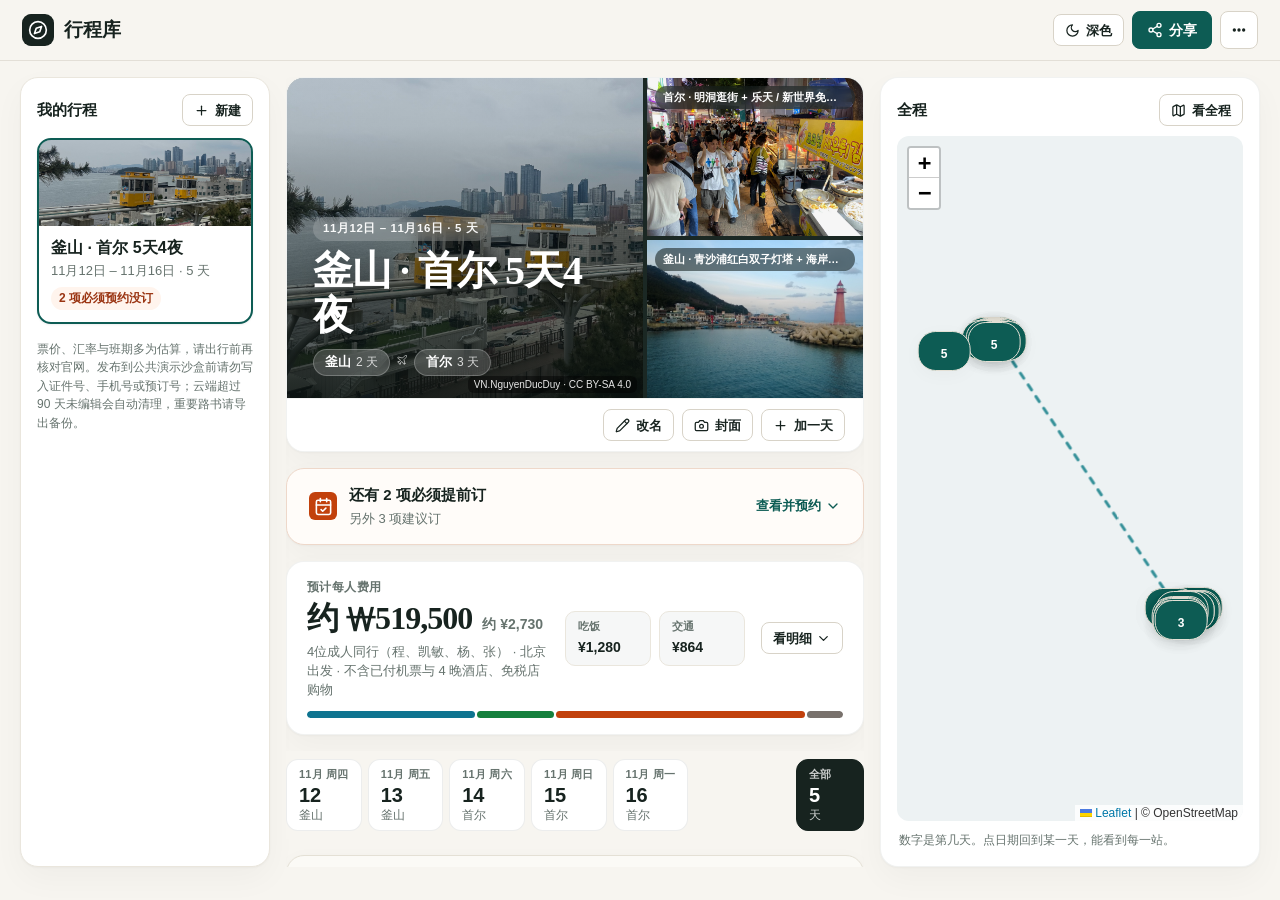
==== busan-seoul-2026/index.html @ 343f2876 "feat: adopt C+D ② borderless timeline + square photo zoom + Midnight Dark theme" ====
<!DOCTYPE html>
<html lang="zh-CN">
<head>
  <meta charset="utf-8" />
  <meta name="viewport" content="width=device-width, initial-scale=1" />
  <title>釜山 · 首尔 5天4夜 | 行程库</title>
  <script>
    try {
      if (localStorage.getItem("travel-guides-theme") === "dark") {
        document.documentElement.dataset.theme = "dark";
      }
    } catch (_) {}
    if (/^\/t\/[A-Za-z0-9_-]+(?:\/edit)?\/?$/.test(location.pathname)) {
      document.documentElement.classList.add("shared-loading");
    }
  </script>
  <link rel="stylesheet" href="vendor/leaflet.css?v=1.9.4" />
  <link rel="stylesheet" href="styles.css?v=b577fa0f" />
</head>
<body>
  <header class="top">
    <div class="brand">
      <span class="brand-mark"><span data-icon="compass"></span></span>
      <h1>行程库</h1>
    </div>
    <div class="top-actions">
      <span id="share-status" class="share-status" hidden></span>
      <button type="button" class="btn btn-sm" id="seed-update-btn" hidden><span data-icon="refresh"></span>线上已更新 · 用最新版</button>
      <button type="button" class="btn btn-sm" id="conflict-reload-btn" hidden><span data-icon="refresh"></span>加载最新内容</button>
      <button type="button" class="btn readonly-only" id="fork-btn"><span data-icon="copy"></span>复制并修改</button>
      <button type="button" class="btn btn-sm theme-toggle" id="theme-btn" title="切换浅色纸本 / 深色夜航主题"></button>
      <button type="button" class="btn btn-primary" id="share-btn"><span data-icon="share"></span>分享</button>
      <details class="more-menu" id="more-menu">
        <summary class="btn btn-icon-more" aria-label="更多功能" title="打印路书、导入或导出备份"><span data-icon="more"></span></summary>
        <div class="more-popover">
          <button type="button" class="menu-item edit-only mobile-only-menu-item" id="menu-add-day"><span data-icon="plus"></span>添加新的一天</button>
          <button type="button" class="menu-item edit-only mobile-only-menu-item" id="menu-rename-trip"><span data-icon="pencil"></span>修改行程名称</button>
          <button type="button" class="menu-item edit-only mobile-only-menu-item" id="menu-edit-cover"><span data-icon="camera"></span>更换顶部封面</button>
          <button type="button" class="menu-item edit-only mobile-only-menu-item" id="menu-new-trip"><span data-icon="plus"></span>新建另一趟行程</button>
          <button type="button" class="menu-item edit-only mobile-only-menu-item danger-item" id="menu-delete-trip"><span data-icon="trash"></span>删除当前行程</button>
          <hr class="menu-sep edit-only mobile-only-menu-item" />
          <button type="button" class="menu-item" id="print-btn"><span data-icon="printer"></span>打印 / 导出 PDF 路书</button>
          <button type="button" class="menu-item edit-only" id="reset-local-btn" hidden><span data-icon="refresh"></span>恢复默认线上内容</button>
          <button type="button" class="menu-item edit-only" id="import-btn"><span data-icon="upload"></span>导入 JSON 备份</button>
          <button type="button" class="menu-item" id="export-btn"><span data-icon="download"></span>导出 JSON 备份</button>
        </div>
      </details>
      <input id="import-file" type="file" accept="application/json" hidden />
    </div>
  </header>

  <div class="layout">
    <aside class="rail">
      <div class="rail-head">
        <h2>我的行程</h2>
        <button type="button" id="new-trip" class="btn btn-sm edit-only"><span data-icon="plus"></span>新建</button>
      </div>
      <div id="trip-list"></div>
      <p class="rail-note">票价、汇率与班期多为估算，请出行前再核对官网。发布到公共演示沙盒前请勿写入证件号、手机号或预订号；云端超过 90 天未编辑会自动清理，重要路书请导出备份。</p>
    </aside>

    <main id="main"></main>

    <aside class="map-panel">
      <div class="map-bar">
        <h2 id="map-title">地图</h2>
        <button type="button" id="fit-all" class="btn btn-sm"><span data-icon="map"></span>看全程</button>
      </div>
      <div id="map"></div>
      <p id="map-legend">数字和左边每一站的编号对应，虚线是先后顺序。</p>
    </aside>
  </div>

  <dialog id="editor">
    <form id="editor-form" method="dialog">
      <h3 id="editor-title">添加地点</h3>
      <label>时间 <input name="time" placeholder="10:30" /></label>
      <label>名称 <input name="name" required placeholder="餐厅或景点" /></label>
      <label>类型
        <select name="kind">
          <option value="sight">景点</option>
          <option value="food">餐厅</option>
          <option value="transport">交通</option>
          <option value="stay">住宿</option>
        </select>
      </label>
      <label>地址 <input name="address" placeholder="用来在谷歌上搜索" /></label>
      <label>为什么去（亮点简介） <input name="why" placeholder="一句话说明为什么推荐这里" /></label>
      <div class="pair">
        <label>纬度 <input name="lat" inputmode="decimal" /></label>
        <label>经度 <input name="lng" inputmode="decimal" /></label>
      </div>
      <button type="button" id="geocode-btn" class="btn"><span data-icon="pin"></span><span class="label">按名称查找坐标并打点</span></button>
      <label>要不要提前订
        <select name="reservation">
          <option value="none">不用预约</option>
          <option value="recommended">建议预约</option>
          <option value="required">必须预约</option>
        </select>
      </label>
      <label>预约说明 <input name="reservationNote" placeholder="为什么要订，订晚了会怎样" /></label>
      <label>预约链接 <input name="bookingUrl" placeholder="https://" /></label>
      <div class="pair">
        <label>每人费用（当地货币） <input name="costAmount" inputmode="decimal" placeholder="免费填 0" /></label>
        <label>费用说明 <input name="costNote" placeholder="含什么，怎么算的" /></label>
      </div>
      <label>配图链接（Wikimedia 或本站 /api/img）
        <span class="copy-field">
          <input name="photoSrc" placeholder="https://commons.wikimedia.org/..." />
          <button type="button" id="photo-search-btn" class="btn btn-sm"><span data-icon="camera"></span><span class="label">自动搜图</span></button>
        </span>
      </label>
      <div class="pair">
        <label>图片署名 <input name="photoCredit" placeholder="作者 · CC BY-SA 4.0" /></label>
        <label>来源页面 <input name="photoLink" placeholder="https://commons.wikimedia.org/wiki/File:..." /></label>
      </div>
      <label>怎么走 <textarea name="note" rows="4"></textarea></label>
      <div class="dialog-actions">
        <button type="button" id="editor-cancel" class="btn">取消</button>
        <button type="submit" class="btn btn-primary">保存</button>
      </div>
    </form>
  </dialog>

  <dialog id="day-editor">
    <form id="day-editor-form" method="dialog">
      <h3 id="day-editor-title">编辑这一天</h3>
      <div class="pair">
        <label>日期 <input name="date" placeholder="2027-05-01" /></label>
        <label>城市 <input name="city" placeholder="京都 / 悉尼" /></label>
      </div>
      <label>当天主题 <input name="title" required placeholder="例如：伏见稻荷与清水寺漫步" /></label>
      <div class="dialog-actions">
        <button type="button" id="day-editor-cancel" class="btn">取消</button>
        <button type="submit" class="btn btn-primary">保存</button>
      </div>
    </form>
  </dialog>

  <script src="vendor/leaflet.js?v=1.9.4"></script>
  <dialog id="pin-sheet" class="pin-sheet">
    <form method="dialog">
      <h3 id="pin-sheet-title">在谷歌地图打点</h3>
      <p id="pin-sheet-note" class="pin-sheet-note">点任意一站即可在谷歌地图里单独打点定位；也可以点第一项把今天所有站点连成路线。</p>
      <div id="pin-sheet-list" class="pin-sheet-list"></div>
      <div class="dialog-actions">
        <button type="submit" class="btn" value="cancel">关闭</button>
      </div>
    </form>
  </dialog>

  <dialog id="stop-sheet" class="stop-sheet">
    <form method="dialog">
      <div class="stop-sheet-head">
        <p id="stop-sheet-pos" class="stop-sheet-pos"></p>
        <h3 id="stop-sheet-title">管理这一站</h3>
      </div>
      <div class="stop-sheet-moves" role="group" aria-label="调整先后顺序">
        <button type="button" class="btn stop-move-btn" id="sheet-move-up"><span data-icon="arrowUp"></span>上移一站</button>
        <button type="button" class="btn stop-move-btn" id="sheet-move-down"><span data-icon="arrowDown"></span>下移一站</button>
      </div>
      <div class="stop-sheet-actions">
        <button type="button" class="sheet-row-btn" id="sheet-edit-stop"><span data-icon="pencil"></span><span><b>编辑地点信息</b><small>修改时间、名称、费用、备注或配图</small></span></button>
        <button type="button" class="sheet-row-btn danger" id="sheet-del-stop"><span data-icon="trash"></span><span><b>删除这一站</b><small>从当天行程中移除</small></span></button>
      </div>
      <div class="dialog-actions">
        <button type="submit" class="btn btn-sheet-done" value="cancel">完成</button>
      </div>
    </form>
  </dialog>

  <dialog id="photo-lightbox" class="photo-lightbox">
    <form method="dialog">
      <img id="lightbox-img" alt="" />
      <div class="lightbox-foot">
        <div>
          <b id="lightbox-title"></b>
          <a id="lightbox-credit" target="_blank" rel="noopener"></a>
        </div>
        <button type="submit" class="btn btn-sm" value="cancel">关闭</button>
      </div>
    </form>
  </dialog>

  <button type="button" id="mobile-map-fab" class="mobile-map-fab" hidden></button>

  <dialog id="share-dialog" class="share-dialog">
    <form method="dialog">
      <div>
        <p class="dialog-kicker" id="share-dialog-kicker">分享行程</p>
        <h3 id="share-dialog-title">两个链接，两种权限</h3>
        <p class="share-explain" id="share-dialog-explain">公开链接只能查看；编辑链接相当于密码，请只发给共同规划的人。</p>
      </div>
      <label>公开查看链接
        <span class="copy-field">
          <input id="public-link" readonly />
          <button type="button" class="btn btn-sm" id="copy-public">复制</button>
        </span>
      </label>
      <label id="edit-link-row">持链接可编辑
        <span class="copy-field">
          <input id="edit-link" readonly />
          <button type="button" class="btn btn-sm" id="copy-edit">复制</button>
        </span>
      </label>
      <div id="static-cloud-box" class="static-cloud-box" hidden>
        <small>当前为静态托管页面，复制上方链接即可发给同行人查看。如果需要在网页上多人实时编辑，也可以生成云端副本（默认沙盒使用 workers.dev，部分国内网络可能无法直连）。</small>
        <button type="button" class="btn btn-sm" id="static-cloud-btn">生成云端可编辑副本</button>
      </div>
      <div id="share-manage-box" class="share-manage-box" hidden>
        <div class="share-manage-head">
          <div>
            <b>编辑安全与历史版本</b>
            <small>编辑链接泄露时可立即重置；改乱了可恢复到之前的版本。</small>
          </div>
          <button type="button" class="btn btn-sm" id="rotate-token-btn">重置编辑密钥</button>
        </div>
        <div class="revision-section">
          <div class="revision-bar">
            <span>最近保存记录（最多 10 版）</span>
            <button type="button" class="btn btn-sm" id="load-revisions-btn">刷新列表</button>
          </div>
          <div id="revision-list" class="revision-list"></div>
        </div>
        <div class="share-delete-row">
          <small>误发了证件号或预订号时，连同历史版本一起从云端清除。</small>
          <button type="button" class="btn btn-sm" id="delete-cloud-trip-btn">彻底删除云端行程</button>
        </div>
      </div>
      <p class="share-warning" id="share-warning">公共演示沙盒单行程限 100 KB、超过 90 天未编辑自动清理，不承诺永久保存。请勿把编辑链接公开发布，也不要写入身份证、护照、手机号或预订号。</p>
      <div class="dialog-actions">
        <button type="button" id="share-close" class="btn btn-primary">完成</button>
      </div>
    </form>
  </dialog>

  <script src="data.js?v=bd16d10a"></script>
  <script src="app.js?v=0d436a24"></script>
  <script src="share.js?v=34f73781"></script>
</body>
</html>
---- busan-seoul-2026/vendor/leaflet.css ----
/* required styles */

.leaflet-pane,
.leaflet-tile,
.leaflet-marker-icon,
.leaflet-marker-shadow,
.leaflet-tile-container,
.leaflet-pane > svg,
.leaflet-pane > canvas,
.leaflet-zoom-box,
.leaflet-image-layer,
.leaflet-layer {
	position: absolute;
	left: 0;
	top: 0;
	}
.leaflet-container {
	overflow: hidden;
	}
.leaflet-tile,
.leaflet-marker-icon,
.leaflet-marker-shadow {
	-webkit-user-select: none;
	   -moz-user-select: none;
	        user-select: none;
	  -webkit-user-drag: none;
	}
/* Prevents IE11 from highlighting tiles in blue */
.leaflet-tile::selection {
	background: transparent;
}
/* Safari renders non-retina tile on retina better with this, but Chrome is worse */
.leaflet-safari .leaflet-tile {
	image-rendering: -webkit-optimize-contrast;
	}
/* hack that prevents hw layers "stretching" when loading new tiles */
.leaflet-safari .leaflet-tile-container {
	width: 1600px;
	height: 1600px;
	-webkit-transform-origin: 0 0;
	}
.leaflet-marker-icon,
.leaflet-marker-shadow {
	display: block;
	}
/* .leaflet-container svg: reset svg max-width decleration shipped in Joomla! (joomla.org) 3.x */
/* .leaflet-container img: map is broken in FF if you have max-width: 100% on tiles */
.leaflet-container .leaflet-overlay-pane svg {
	max-width: none !important;
	max-height: none !important;
	}
.leaflet-container .leaflet-marker-pane img,
.leaflet-container .leaflet-shadow-pane img,
.leaflet-container .leaflet-tile-pane img,
.leaflet-container img.leaflet-image-layer,
.leaflet-container .leaflet-tile {
	max-width: none !important;
	max-height: none !important;
	width: auto;
	padding: 0;
	}

.leaflet-container img.leaflet-tile {
	/* See: https://bugs.chromium.org/p/chromium/issues/detail?id=600120 */
	mix-blend-mode: plus-lighter;
}

.leaflet-container.leaflet-touch-zoom {
	-ms-touch-action: pan-x pan-y;
	touch-action: pan-x pan-y;
	}
.leaflet-container.leaflet-touch-drag {
	-ms-touch-action: pinch-zoom;
	/* Fallback for FF which doesn't support pinch-zoom */
	touch-action: none;
	touch-action: pinch-zoom;
}
.leaflet-container.leaflet-touch-drag.leaflet-touch-zoom {
	-ms-touch-action: none;
	touch-action: none;
}
.leaflet-container {
	-webkit-tap-highlight-color: transparent;
}
.leaflet-container a {
	-webkit-tap-highlight-color: rgba(51, 181, 229, 0.4);
}
.leaflet-tile {
	filter: inherit;
	visibility: hidden;
	}
.leaflet-tile-loaded {
	visibility: inherit;
	}
.leaflet-zoom-box {
	width: 0;
	height: 0;
	-moz-box-sizing: border-box;
	     box-sizing: border-box;
	z-index: 800;
	}
/* workaround for https://bugzilla.mozilla.org/show_bug.cgi?id=888319 */
.leaflet-overlay-pane svg {
	-moz-user-select: none;
	}

.leaflet-pane         { z-index: 400; }

.leaflet-tile-pane    { z-index: 200; }
.leaflet-overlay-pane { z-index: 400; }
.leaflet-shadow-pane  { z-index: 500; }
.leaflet-marker-pane  { z-index: 600; }
.leaflet-tooltip-pane   { z-index: 650; }
.leaflet-popup-pane   { z-index: 700; }

.leaflet-map-pane canvas { z-index: 100; }
.leaflet-map-pane svg    { z-index: 200; }

.leaflet-vml-shape {
	width: 1px;
	height: 1px;
	}
.lvml {
	behavior: url(#default#VML);
	display: inline-block;
	position: absolute;
	}


/* control positioning */

.leaflet-control {
	position: relative;
	z-index: 800;
	pointer-events: visiblePainted; /* IE 9-10 doesn't have auto */
	pointer-events: auto;
	}
.leaflet-top,
.leaflet-bottom {
	position: absolute;
	z-index: 1000;
	pointer-events: none;
	}
.leaflet-top {
	top: 0;
	}
.leaflet-right {
	right: 0;
	}
.leaflet-bottom {
	bottom: 0;
	}
.leaflet-left {
	left: 0;
	}
.leaflet-control {
	float: left;
	clear: both;
	}
.leaflet-right .leaflet-control {
	float: right;
	}
.leaflet-top .leaflet-control {
	margin-top: 10px;
	}
.leaflet-bottom .leaflet-control {
	margin-bottom: 10px;
	}
.leaflet-left .leaflet-control {
	margin-left: 10px;
	}
.leaflet-right .leaflet-control {
	margin-right: 10px;
	}


/* zoom and fade animations */

.leaflet-fade-anim .leaflet-popup {
	opacity: 0;
	-webkit-transition: opacity 0.2s linear;
	   -moz-transition: opacity 0.2s linear;
	        transition: opacity 0.2s linear;
	}
.leaflet-fade-anim .leaflet-map-pane .leaflet-popup {
	opacity: 1;
	}
.leaflet-zoom-animated {
	-webkit-transform-origin: 0 0;
	    -ms-transform-origin: 0 0;
	        transform-origin: 0 0;
	}
svg.leaflet-zoom-animated {
	will-change: transform;
}

.leaflet-zoom-anim .leaflet-zoom-animated {
	-webkit-transition: -webkit-transform 0.25s cubic-bezier(0,0,0.25,1);
	   -moz-transition:    -moz-transform 0.25s cubic-bezier(0,0,0.25,1);
	        transition:         transform 0.25s cubic-bezier(0,0,0.25,1);
	}
.leaflet-zoom-anim .leaflet-tile,
.leaflet-pan-anim .leaflet-tile {
	-webkit-transition: none;
	   -moz-transition: none;
	        transition: none;
	}

.leaflet-zoom-anim .leaflet-zoom-hide {
	visibility: hidden;
	}


/* cursors */

.leaflet-interactive {
	cursor: pointer;
	}
.leaflet-grab {
	cursor: -webkit-grab;
	cursor:    -moz-grab;
	cursor:         grab;
	}
.leaflet-crosshair,
.leaflet-crosshair .leaflet-interactive {
	cursor: crosshair;
	}
.leaflet-popup-pane,
.leaflet-control {
	cursor: auto;
	}
.leaflet-dragging .leaflet-grab,
.leaflet-dragging .leaflet-grab .leaflet-interactive,
.leaflet-dragging .leaflet-marker-draggable {
	cursor: move;
	cursor: -webkit-grabbing;
	cursor:    -moz-grabbing;
	cursor:         grabbing;
	}

/* marker & overlays interactivity */
.leaflet-marker-icon,
.leaflet-marker-shadow,
.leaflet-image-layer,
.leaflet-pane > svg path,
.leaflet-tile-container {
	pointer-events: none;
	}

.leaflet-marker-icon.leaflet-interactive,
.leaflet-image-layer.leaflet-interactive,
.leaflet-pane > svg path.leaflet-interactive,
svg.leaflet-image-layer.leaflet-interactive path {
	pointer-events: visiblePainted; /* IE 9-10 doesn't have auto */
	pointer-events: auto;
	}

/* visual tweaks */

.leaflet-container {
	background: #ddd;
	outline-offset: 1px;
	}
.leaflet-container a {
	color: #0078A8;
	}
.leaflet-zoom-box {
	border: 2px dotted #38f;
	background: rgba(255,255,255,0.5);
	}


/* general typography */
.leaflet-container {
	font-family: "Helvetica Neue", Arial, Helvetica, sans-serif;
	font-size: 12px;
	font-size: 0.75rem;
	line-height: 1.5;
	}


/* general toolbar styles */

.leaflet-bar {
	box-shadow: 0 1px 5px rgba(0,0,0,0.65);
	border-radius: 4px;
	}
.leaflet-bar a {
	background-color: #fff;
	border-bottom: 1px solid #ccc;
	width: 26px;
	height: 26px;
	line-height: 26px;
	display: block;
	text-align: center;
	text-decoration: none;
	color: black;
	}
.leaflet-bar a,
.leaflet-control-layers-toggle {
	background-position: 50% 50%;
	background-repeat: no-repeat;
	display: block;
	}
.leaflet-bar a:hover,
.leaflet-bar a:focus {
	background-color: #f4f4f4;
	}
.leaflet-bar a:first-child {
	border-top-left-radius: 4px;
	border-top-right-radius: 4px;
	}
.leaflet-bar a:last-child {
	border-bottom-left-radius: 4px;
	border-bottom-right-radius: 4px;
	border-bottom: none;
	}
.leaflet-bar a.leaflet-disabled {
	cursor: default;
	background-color: #f4f4f4;
	color: #bbb;
	}

.leaflet-touch .leaflet-bar a {
	width: 30px;
	height: 30px;
	line-height: 30px;
	}
.leaflet-touch .leaflet-bar a:first-child {
	border-top-left-radius: 2px;
	border-top-right-radius: 2px;
	}
.leaflet-touch .leaflet-bar a:last-child {
	border-bottom-left-radius: 2px;
	border-bottom-right-radius: 2px;
	}

/* zoom control */

.leaflet-control-zoom-in,
.leaflet-control-zoom-out {
	font: bold 18px 'Lucida Console', Monaco, monospace;
	text-indent: 1px;
	}

.leaflet-touch .leaflet-control-zoom-in, .leaflet-touch .leaflet-control-zoom-out  {
	font-size: 22px;
	}


/* layers control */

.leaflet-control-layers {
	box-shadow: 0 1px 5px rgba(0,0,0,0.4);
	background: #fff;
	border-radius: 5px;
	}
.leaflet-control-layers-toggle {
	background-image: url(images/layers.png);
	width: 36px;
	height: 36px;
	}
.leaflet-retina .leaflet-control-layers-toggle {
	background-image: url(images/layers-2x.png);
	background-size: 26px 26px;
	}
.leaflet-touch .leaflet-control-layers-toggle {
	width: 44px;
	height: 44px;
	}
.leaflet-control-layers .leaflet-control-layers-list,
.leaflet-control-layers-expanded .leaflet-control-layers-toggle {
	display: none;
	}
.leaflet-control-layers-expanded .leaflet-control-layers-list {
	display: block;
	position: relative;
	}
.leaflet-control-layers-expanded {
	padding: 6px 10px 6px 6px;
	color: #333;
	background: #fff;
	}
.leaflet-control-layers-scrollbar {
	overflow-y: scroll;
	overflow-x: hidden;
	padding-right: 5px;
	}
.leaflet-control-layers-selector {
	margin-top: 2px;
	position: relative;
	top: 1px;
	}
.leaflet-control-layers label {
	display: block;
	font-size: 13px;
	font-size: 1.08333em;
	}
.leaflet-control-layers-separator {
	height: 0;
	border-top: 1px solid #ddd;
	margin: 5px -10px 5px -6px;
	}

/* Default icon URLs */
.leaflet-default-icon-path { /* used only in path-guessing heuristic, see L.Icon.Default */
	background-image: url(images/marker-icon.png);
	}


/* attribution and scale controls */

.leaflet-container .leaflet-control-attribution {
	background: #fff;
	background: rgba(255, 255, 255, 0.8);
	margin: 0;
	}
.leaflet-control-attribution,
.leaflet-control-scale-line {
	padding: 0 5px;
	color: #333;
	line-height: 1.4;
	}
.leaflet-control-attribution a {
	text-decoration: none;
	}
.leaflet-control-attribution a:hover,
.leaflet-control-attribution a:focus {
	text-decoration: underline;
	}
.leaflet-attribution-flag {
	display: inline !important;
	vertical-align: baseline !important;
	width: 1em;
	height: 0.6669em;
	}
.leaflet-left .leaflet-control-scale {
	margin-left: 5px;
	}
.leaflet-bottom .leaflet-control-scale {
	margin-bottom: 5px;
	}
.leaflet-control-scale-line {
	border: 2px solid #777;
	border-top: none;
	line-height: 1.1;
	padding: 2px 5px 1px;
	white-space: nowrap;
	-moz-box-sizing: border-box;
	     box-sizing: border-box;
	background: rgba(255, 255, 255, 0.8);
	text-shadow: 1px 1px #fff;
	}
.leaflet-control-scale-line:not(:first-child) {
	border-top: 2px solid #777;
	border-bottom: none;
	margin-top: -2px;
	}
.leaflet-control-scale-line:not(:first-child):not(:last-child) {
	border-bottom: 2px solid #777;
	}

.leaflet-touch .leaflet-control-attribution,
.leaflet-touch .leaflet-control-layers,
.leaflet-touch .leaflet-bar {
	box-shadow: none;
	}
.leaflet-touch .leaflet-control-layers,
.leaflet-touch .leaflet-bar {
	border: 2px solid rgba(0,0,0,0.2);
	background-clip: padding-box;
	}


/* popup */

.leaflet-popup {
	position: absolute;
	text-align: center;
	margin-bottom: 20px;
	}
.leaflet-popup-content-wrapper {
	padding: 1px;
	text-align: left;
	border-radius: 12px;
	}
.leaflet-popup-content {
	margin: 13px 24px 13px 20px;
	line-height: 1.3;
	font-size: 13px;
	font-size: 1.08333em;
	min-height: 1px;
	}
.leaflet-popup-content p {
	margin: 17px 0;
	margin: 1.3em 0;
	}
.leaflet-popup-tip-container {
	width: 40px;
	height: 20px;
	position: absolute;
	left: 50%;
	margin-top: -1px;
	margin-left: -20px;
	overflow: hidden;
	pointer-events: none;
	}
.leaflet-popup-tip {
	width: 17px;
	height: 17px;
	padding: 1px;

	margin: -10px auto 0;
	pointer-events: auto;

	-webkit-transform: rotate(45deg);
	   -moz-transform: rotate(45deg);
	    -ms-transform: rotate(45deg);
	        transform: rotate(45deg);
	}
.leaflet-popup-content-wrapper,
.leaflet-popup-tip {
	background: white;
	color: #333;
	box-shadow: 0 3px 14px rgba(0,0,0,0.4);
	}
.leaflet-container a.leaflet-popup-close-button {
	position: absolute;
	top: 0;
	right: 0;
	border: none;
	text-align: center;
	width: 24px;
	height: 24px;
	font: 16px/24px Tahoma, Verdana, sans-serif;
	color: #757575;
	text-decoration: none;
	background: transparent;
	}
.leaflet-container a.leaflet-popup-close-button:hover,
.leaflet-container a.leaflet-popup-close-button:focus {
	color: #585858;
	}
.leaflet-popup-scrolled {
	overflow: auto;
	}

.leaflet-oldie .leaflet-popup-content-wrapper {
	-ms-zoom: 1;
	}
.leaflet-oldie .leaflet-popup-tip {
	width: 24px;
	margin: 0 auto;

	-ms-filter: "progid:DXImageTransform.Microsoft.Matrix(M11=0.70710678, M12=0.70710678, M21=-0.70710678, M22=0.70710678)";
	filter: progid:DXImageTransform.Microsoft.Matrix(M11=0.70710678, M12=0.70710678, M21=-0.70710678, M22=0.70710678);
	}

.leaflet-oldie .leaflet-control-zoom,
.leaflet-oldie .leaflet-control-layers,
.leaflet-oldie .leaflet-popup-content-wrapper,
.leaflet-oldie .leaflet-popup-tip {
	border: 1px solid #999;
	}


/* div icon */

.leaflet-div-icon {
	background: #fff;
	border: 1px solid #666;
	}


/* Tooltip */
/* Base styles for the element that has a tooltip */
.leaflet-tooltip {
	position: absolute;
	padding: 6px;
	background-color: #fff;
	border: 1px solid #fff;
	border-radius: 3px;
	color: #222;
	white-space: nowrap;
	-webkit-user-select: none;
	-moz-user-select: none;
	-ms-user-select: none;
	user-select: none;
	pointer-events: none;
	box-shadow: 0 1px 3px rgba(0,0,0,0.4);
	}
.leaflet-tooltip.leaflet-interactive {
	cursor: pointer;
	pointer-events: auto;
	}
.leaflet-tooltip-top:before,
.leaflet-tooltip-bottom:before,
.leaflet-tooltip-left:before,
.leaflet-tooltip-right:before {
	position: absolute;
	pointer-events: none;
	border: 6px solid transparent;
	background: transparent;
	content: "";
	}

/* Directions */

.leaflet-tooltip-bottom {
	margin-top: 6px;
}
.leaflet-tooltip-top {
	margin-top: -6px;
}
.leaflet-tooltip-bottom:before,
.leaflet-tooltip-top:before {
	left: 50%;
	margin-left: -6px;
	}
.leaflet-tooltip-top:before {
	bottom: 0;
	margin-bottom: -12px;
	border-top-color: #fff;
	}
.leaflet-tooltip-bottom:before {
	top: 0;
	margin-top: -12px;
	margin-left: -6px;
	border-bottom-color: #fff;
	}
.leaflet-tooltip-left {
	margin-left: -6px;
}
.leaflet-tooltip-right {
	margin-left: 6px;
}
.leaflet-tooltip-left:before,
.leaflet-tooltip-right:before {
	top: 50%;
	margin-top: -6px;
	}
.leaflet-tooltip-left:before {
	right: 0;
	margin-right: -12px;
	border-left-color: #fff;
	}
.leaflet-tooltip-right:before {
	left: 0;
	margin-left: -12px;
	border-right-color: #fff;
	}

/* Printing */

@media print {
	/* Prevent printers from removing background-images of controls. */
	.leaflet-control {
		-webkit-print-color-adjust: exact;
		print-color-adjust: exact;
		}
	}
---- busan-seoul-2026/styles.css ----
:root {
  --sand: #f6f4ef;
  --card: #ffffff;
  --ink: #162420;
  --muted: #5f6d68;
  --line: #e5e1d8;
  --edge: #d3cec3;
  --sea: #0f6a61;
  --sea-dark: #0a4f48;
  --sea-soft: #eaf5f3;
  --coral: #c2410c;
  --coral-dark: #9a3412;
  --coral-soft: #fff4ed;
  --sun: #b45309;
  --sun-ink: #92400e;
  --sun-soft: #fff8eb;
  --ok: #047857;
  --ok-soft: #ecfdf5;
  --shadow: 0 1px 2px rgba(22, 36, 32, 0.04), 0 10px 28px rgba(22, 36, 32, 0.045);
}

* { box-sizing: border-box; }
[hidden] { display: none !important; }

html, body { margin: 0; height: 100%; }

body {
  background: var(--sand);
  color: var(--ink);
  font-family: -apple-system, BlinkMacSystemFont, "PingFang SC", "Hiragino Sans GB", "Microsoft YaHei", "Noto Sans SC", sans-serif;
  font-size: 15px;
  line-height: 1.55;
  -webkit-font-smoothing: antialiased;
}

button, input, select, textarea { font: inherit; color: inherit; }

.icon { width: 16px; height: 16px; flex-shrink: 0; }

/* Buttons */

.btn {
  display: inline-flex;
  align-items: center;
  justify-content: center;
  gap: 6px;
  height: 38px;
  padding: 0 14px;
  border-radius: 10px;
  border: 1px solid var(--edge);
  background: #fff;
  color: var(--ink);
  box-shadow: 0 1px 2px rgba(23, 49, 58, 0.08);
  font-size: 14px;
  font-weight: 600;
  line-height: 1;
  text-decoration: none;
  white-space: nowrap;
  cursor: pointer;
  transition: background 0.15s, border-color 0.15s, color 0.15s, box-shadow 0.15s;
}

.btn:hover { border-color: var(--sea); color: var(--sea); background: #f5fbfb; }
.btn:active { transform: translateY(1px); }
.btn:focus-visible, .icon-btn:focus-visible, .day-tab:focus-visible, .booking-banner:focus-visible {
  outline: 3px solid rgba(14, 124, 134, 0.35);
  outline-offset: 2px;
}
.btn:disabled { opacity: 0.5; cursor: default; }

.btn-sm { height: 32px; padding: 0 11px; font-size: 13px; border-radius: 9px; }
.btn-sm .icon { width: 15px; height: 15px; }

.btn-primary {
  background: var(--sea);
  border-color: var(--sea);
  color: #fff;
  box-shadow: 0 2px 8px rgba(14, 124, 134, 0.28);
}
.btn-primary:hover { background: var(--sea-dark); border-color: var(--sea-dark); color: #fff; }

.btn-book.required {
  background: var(--coral);
  border-color: var(--coral);
  color: #fff;
  box-shadow: 0 2px 8px rgba(226, 88, 58, 0.28);
}
.btn-book.required:hover { background: var(--coral-dark); border-color: var(--coral-dark); color: #fff; }

.btn-book.recommended {
  background: #fff;
  border-color: var(--sun);
  color: var(--sun-ink);
}
.btn-book.recommended:hover { background: var(--sun-soft); color: var(--sun-ink); border-color: var(--sun); }

.btn-glass {
  background: rgba(255, 255, 255, 0.16);
  border-color: rgba(255, 255, 255, 0.6);
  color: #fff;
  box-shadow: none;
  backdrop-filter: blur(6px);
}
.btn-glass:hover { background: rgba(255, 255, 255, 0.3); border-color: #fff; color: #fff; }

.icon-btn {
  display: inline-grid;
  place-items: center;
  width: 34px;
  height: 34px;
  border-radius: 9px;
  border: 1px solid var(--edge);
  background: #fff;
  color: var(--muted);
  box-shadow: 0 1px 2px rgba(23, 49, 58, 0.08);
  cursor: pointer;
}
.icon-btn:hover { color: var(--sea); border-color: var(--sea); }
.icon-btn.danger:hover { color: var(--coral); border-color: var(--coral); }

/* Page frame */

.top {
  display: flex;
  justify-content: space-between;
  align-items: center;
  gap: 16px;
  padding: 14px 22px;
  position: sticky;
  top: 0;
  z-index: 30;
  background: rgba(238, 243, 242, 0.88);
  backdrop-filter: blur(12px);
  border-bottom: 1px solid rgba(216, 228, 225, 0.8);
}

.brand { display: flex; align-items: center; gap: 10px; }
.brand-mark {
  display: grid;
  place-items: center;
  width: 36px;
  height: 36px;
  border-radius: 11px;
  background: linear-gradient(145deg, #14b8a6, var(--sea-dark));
  color: #fff;
  box-shadow: 0 4px 12px rgba(15, 118, 110, 0.28);
}
.brand-mark .icon { width: 20px; height: 20px; }

h1 {
  margin: 0;
  font-family: "Source Serif 4", "Songti SC", Georgia, serif;
  font-size: 22px;
  font-weight: 700;
  letter-spacing: -0.02em;
}

.top-actions, .dialog-actions, .stop-actions, .day-tools, .hero-tools, .stop-edit {
  display: flex;
  gap: 8px;
  flex-wrap: wrap;
  align-items: center;
}

.layout {
  display: grid;
  grid-template-columns: 250px minmax(0, 1fr) 380px;
  gap: 16px;
  padding: 0 20px 20px;
  height: calc(100vh - 70px);
}

.rail, .map-panel {
  min-height: 0;
  display: flex;
  flex-direction: column;
  background: var(--card);
  border: 1px solid var(--line);
  border-radius: 18px;
  box-shadow: var(--shadow);
}

.rail { padding: 16px; overflow: auto; }

.rail-head, .map-bar, .day-head, .stop-head {
  display: flex;
  justify-content: space-between;
  align-items: center;
  gap: 12px;
}

.rail h2, .map-bar h2 { margin: 0; font-size: 15px; font-weight: 700; }

.trip-card {
  display: block;
  width: 100%;
  margin-top: 12px;
  padding: 0;
  text-align: left;
  border: 2px solid transparent;
  border-radius: 14px;
  background: #faf8f4;
  overflow: hidden;
  cursor: pointer;
  box-shadow: 0 1px 2px rgba(23, 49, 58, 0.08);
}
.trip-card:hover { border-color: #b9dcdc; }
.trip-card.active { border-color: var(--sea); background: #fff; }

.trip-thumb {
  display: grid;
  place-items: center;
  height: 86px;
  background: var(--sea) center / cover no-repeat;
  color: #fff;
}
.trip-thumb .icon { width: 28px; height: 28px; opacity: 0.8; }

.trip-meta { display: block; padding: 10px 12px 12px; }
.trip-meta b { display: block; font-size: 16px; }
.trip-meta span { display: block; color: var(--muted); font-size: 13px; }
.trip-meta em {
  display: inline-block;
  margin-top: 6px;
  padding: 2px 8px;
  border-radius: 999px;
  background: var(--coral-soft);
  color: var(--coral-dark);
  font-size: 12px;
  font-style: normal;
  font-weight: 600;
}
.trip-meta .ok { color: var(--ok); font-weight: 600; margin-top: 6px; }

.rail-note { margin: 16px 0 0; color: var(--muted); font-size: 12px; }

main { overflow: auto; min-height: 0; padding-bottom: 8px; }

/* Trip header */

.trip-head {
  display: flex;
  justify-content: space-between;
  align-items: flex-start;
  gap: 16px;
  flex-wrap: wrap;
  padding: 20px 22px;
  background: linear-gradient(145deg, #f7fcfb 0%, var(--card) 55%);
  border: 1px solid #cfe8e3;
  border-radius: 20px;
  box-shadow: var(--shadow);
}

.hero-dates {
  margin: 0;
  color: var(--sea);
  font-size: 12px;
  font-weight: 700;
  letter-spacing: 0.04em;
  text-transform: uppercase;
}
.trip-head h2 {
  margin: 4px 0 12px;
  font-family: "Source Serif 4", "Songti SC", Georgia, serif;
  font-size: clamp(26px, 4vw, 32px);
  font-weight: 700;
  letter-spacing: -0.02em;
  line-height: 1.15;
}

.hero-route { display: flex; flex-wrap: wrap; align-items: center; gap: 8px; }
.hop {
  display: inline-flex;
  align-items: baseline;
  gap: 6px;
  padding: 4px 12px;
  border-radius: 999px;
  background: var(--sea-soft);
  color: var(--sea-dark);
  font-weight: 700;
  font-size: 14px;
}
.hop small { font-weight: 500; font-size: 12px; }
.hop-sep { display: inline-grid; color: var(--muted); }
.hop-sep .icon { width: 15px; height: 15px; transform: rotate(45deg); }

.credit {
  position: absolute;
  right: 6px;
  bottom: 5px;
  max-width: calc(100% - 12px);
  padding: 1px 6px;
  border-radius: 6px;
  background: rgba(0, 0, 0, 0.45);
  color: rgba(255, 255, 255, 0.9);
  font-size: 10px;
  line-height: 1.5;
  text-decoration: none;
  white-space: nowrap;
  overflow: hidden;
  text-overflow: ellipsis;
}
.credit:hover { color: #fff; text-decoration: underline; }

/* Booking banner */

.booking-banner {
  display: flex;
  align-items: center;
  gap: 12px;
  width: 100%;
  margin-top: 14px;
  padding: 12px 16px;
  border-radius: 16px;
  border: 1px solid #f4c6b7;
  background: var(--coral-soft);
  text-align: left;
  cursor: pointer;
  box-shadow: 0 1px 2px rgba(23, 49, 58, 0.06);
}
.booking-banner:hover { border-color: var(--coral); }
.booking-banner.done { background: var(--ok-soft); border-color: #bfe3cc; }
.booking-banner.done:hover { border-color: var(--ok); }

.banner-icon {
  display: grid;
  place-items: center;
  width: 38px;
  height: 38px;
  border-radius: 50%;
  background: var(--coral);
  color: #fff;
  flex-shrink: 0;
}
.booking-banner.done .banner-icon { background: var(--ok); }
.banner-icon .icon { width: 19px; height: 19px; }

.banner-text { flex: 1; min-width: 0; }
.banner-text b { display: block; font-size: 15px; }
.banner-text small { color: var(--muted); font-size: 13px; }

.banner-cta {
  display: inline-flex;
  align-items: center;
  gap: 4px;
  height: 34px;
  padding: 0 12px;
  border-radius: 9px;
  background: #fff;
  border: 1px solid #f0b8a6;
  color: var(--coral-dark);
  font-size: 13px;
  font-weight: 700;
  white-space: nowrap;
}
.booking-banner.done .banner-cta { border-color: #bfe3cc; color: var(--ok); }
.chev { display: inline-grid; transition: transform 0.15s; }
.chev.up { transform: rotate(180deg); }

.book-list {
  margin-top: 8px;
  padding: 4px 16px;
  background: var(--card);
  border: 1px solid var(--line);
  border-radius: 16px;
}
.book-row {
  display: flex;
  align-items: center;
  gap: 12px;
  padding: 10px 0;
  border-top: 1px solid var(--line);
}
.book-row:first-child { border-top: 0; }
.book-name { flex: 1; min-width: 0; }
.book-name b { display: block; font-size: 14px; }
.book-name small { color: var(--muted); font-size: 12px; }

.flag {
  display: inline-block;
  padding: 2px 8px;
  border-radius: 999px;
  font-size: 12px;
  font-weight: 700;
  white-space: nowrap;
}
.flag.required { color: var(--coral-dark); background: var(--coral-soft); }
.flag.recommended { color: var(--sun-ink); background: var(--sun-soft); }

/* Visa prep */

.visa-banner {
  display: flex;
  align-items: center;
  gap: 12px;
  width: 100%;
  margin-top: 10px;
  padding: 12px 16px;
  border-radius: 16px;
  border: 1px solid #c7ddd8;
  background: var(--sea-soft);
  text-align: left;
  cursor: pointer;
  box-shadow: 0 1px 2px rgba(23, 49, 58, 0.06);
}
.visa-banner:hover { border-color: var(--sea); }
.visa-banner.due { background: var(--sun-soft); border-color: #f0d7a8; }
.visa-banner.due:hover { border-color: var(--sun); }
.visa-banner.due .banner-icon { background: var(--sun); }
.visa-banner.done .banner-icon { background: var(--ok); }
.visa-banner.due .banner-cta { border-color: #efd2a0; color: var(--sun-ink); }
.visa-banner.done .banner-cta { border-color: #bfe3cc; color: var(--ok); }

.visa-panel {
  margin-top: 8px;
  padding: 14px 16px 16px;
  background: var(--card);
  border: 1px solid var(--line);
  border-radius: 16px;
}
.visa-meta {
  display: grid;
  gap: 8px;
  margin: 0 0 12px;
}
.visa-meta p {
  display: grid;
  grid-template-columns: 52px minmax(0, 1fr);
  gap: 10px;
  margin: 0;
  font-size: 13px;
  line-height: 1.5;
}
.visa-meta b { color: var(--muted); font-weight: 700; }
.visa-actions {
  display: flex;
  flex-wrap: wrap;
  gap: 8px;
  margin-bottom: 8px;
}
.visa-docs,
.visa-tips {
  list-style: none;
  margin: 0;
  padding: 0;
}
.visa-docs li + li,
.visa-tips li + li { margin-top: 8px; }
.visa-doc {
  display: flex;
  align-items: flex-start;
  gap: 10px;
  padding: 10px 12px;
  border: 1px solid var(--line);
  border-radius: 12px;
  background: #fbfcfc;
  cursor: pointer;
}
.visa-doc.on {
  border-color: #bfe3cc;
  background: var(--ok-soft);
}
.visa-doc input {
  margin-top: 3px;
  flex-shrink: 0;
}
.visa-doc span { min-width: 0; }
.visa-doc b { display: block; font-size: 14px; }
.visa-doc small {
  display: block;
  margin-top: 2px;
  color: var(--muted);
  font-size: 12px;
  line-height: 1.5;
}
.visa-tips li {
  position: relative;
  padding-left: 14px;
  color: var(--muted);
  font-size: 13px;
  line-height: 1.55;
}
.visa-tips li::before {
  content: "";
  position: absolute;
  left: 0;
  top: 0.55em;
  width: 5px;
  height: 5px;
  border-radius: 50%;
  background: var(--sea);
}
.visa-note {
  margin: 14px 0 0;
  color: var(--muted);
  font-size: 12px;
  line-height: 1.6;
}

/* Budget */

.cat-flight { --c: #0f766e; }
.cat-stay { --c: #1d4e89; }
.cat-transport { --c: #0e7490; }
.cat-sight { --c: #15803d; }
.cat-food { --c: #c2410c; }
.cat-other { --c: #78716c; }

.budget {
  margin-top: 10px;
  padding: 14px 16px 16px;
  background: linear-gradient(165deg, #f3fcfa 0%, var(--card) 42%);
  border: 1px solid #c7ebe4;
  border-radius: 18px;
  box-shadow: var(--shadow);
  position: relative;
  overflow: hidden;
}
.budget::before {
  content: "";
  position: absolute;
  left: 0; top: 0; bottom: 0;
  width: 3px;
  background: linear-gradient(180deg, var(--sea), #2dd4bf);
}
.budget-head {
  display: flex;
  align-items: center;
  gap: 12px;
  width: 100%;
  padding: 0;
  border: 0;
  background: none;
  text-align: left;
  cursor: pointer;
}
.budget-head .banner-icon { background: var(--sea); }
.budget-head .banner-cta { border-color: var(--edge); color: var(--sea-dark); }
.budget-head:hover .banner-cta { border-color: var(--sea); }
.budget-head:focus-visible { outline: 3px solid rgba(14, 124, 134, 0.35); outline-offset: 4px; border-radius: 10px; }
.rmb { margin-left: 5px; color: var(--muted); font-weight: 600; }
.budget-days .rmb, .budget-rows .rmb { display: block; margin: 0; font-size: 12px; font-weight: 500; }

.origin-pick {
  display: flex;
  flex-wrap: wrap;
  align-items: center;
  gap: 8px;
  margin-top: 12px;
  font-size: 13px;
  color: var(--muted);
}
.origin-pick > span { margin-right: 4px; font-weight: 600; }
.origin-btn {
  display: inline-flex;
  align-items: center;
  gap: 6px;
  height: 32px;
  padding: 0 14px;
  border-radius: 999px;
  border: 1px solid var(--edge);
  background: #fff;
  color: var(--ink);
  font-size: 13px;
  font-weight: 700;
  cursor: pointer;
  box-shadow: 0 1px 2px rgba(23, 49, 58, 0.08);
}
.origin-btn .icon { width: 14px; height: 14px; }
.origin-btn:hover { border-color: var(--ink); }
.origin-btn.active { background: var(--sea); border-color: var(--sea); color: #fff; }
.origin-btn:focus-visible { outline: 3px solid rgba(14, 124, 134, 0.35); outline-offset: 2px; }
.origin-brief { margin: 8px 0 0; font-size: 13px; line-height: 1.6; }

.budget-bar {
  display: flex;
  gap: 2px;
  height: 10px;
  margin: 12px 0 8px;
  border-radius: 999px;
  overflow: hidden;
  background: var(--line);
}
.budget-bar span { background: var(--c); }

/* legacy flex legend removed — see .budget-ledger below */

.budget-detail .section-title { margin: 18px 0 6px; }
.budget-days, .budget-rows { list-style: none; margin: 0; padding: 0; }
.budget-days button {
  display: grid;
  grid-template-columns: 112px minmax(0, 1fr) 84px;
  align-items: center;
  gap: 12px;
  width: 100%;
  padding: 6px 4px;
  border: 0;
  border-radius: 8px;
  background: none;
  color: var(--ink);
  font-size: 13px;
  text-align: left;
  cursor: pointer;
}
.budget-days button:hover { background: var(--sea-soft); }
.bd-date { white-space: nowrap; }
.bd-bar { height: 8px; border-radius: 999px; background: var(--sand); overflow: hidden; }
.bd-bar i { display: block; height: 100%; border-radius: 999px; background: var(--sea); }
.budget-days b { text-align: right; font-variant-numeric: tabular-nums; }

.budget-rows li {
  display: flex;
  justify-content: space-between;
  gap: 16px;
  padding: 8px 4px;
  border-bottom: 1px dashed var(--line);
  font-size: 13px;
}
.budget-rows li:last-child { border-bottom: 0; }
.budget-rows span { min-width: 0; }
.budget-rows small { display: block; margin-top: 2px; color: var(--muted); line-height: 1.5; }
.budget-rows em { font-style: normal; font-weight: 700; white-space: nowrap; font-variant-numeric: tabular-nums; }
.budget-rows em.none { color: var(--coral-dark); }
.budget-note { margin: 12px 4px 0; color: var(--muted); font-size: 12px; line-height: 1.6; }

.price {
  display: inline-flex;
  align-items: baseline;
  padding: 1px 8px;
  border-radius: 999px;
  background: var(--sand);
  color: var(--ink);
  font-size: 12px;
  font-weight: 700;
  white-space: nowrap;
  font-variant-numeric: tabular-nums;
}
.price small { margin-left: 1px; color: var(--muted); font-size: 11px; font-weight: 500; }
.price.free { color: var(--ok); background: var(--ok-soft); }

.plan-end { display: inline-flex; align-items: center; justify-content: flex-end; gap: 6px; }

.cost-line {
  display: flex;
  gap: 8px;
  margin: 8px 0 0;
  color: var(--muted);
  font-size: 13px;
  line-height: 1.6;
}
.cost-line .icon { flex-shrink: 0; width: 15px; height: 15px; margin-top: 3px; color: var(--ink); }

/* Day picker */

.day-tabs {
  display: flex;
  gap: 8px;
  overflow-x: auto;
  margin: 16px 0;
  padding: 2px 2px 6px;
}

.day-tab {
  display: flex;
  flex-direction: column;
  align-items: center;
  flex: 0 0 auto;
  min-width: 82px;
  padding: 8px 10px 9px;
  border-radius: 14px;
  border: 1px solid var(--edge);
  background: #fff;
  box-shadow: 0 1px 2px rgba(23, 49, 58, 0.08);
  cursor: pointer;
  line-height: 1.2;
}
.day-tab:hover { border-color: var(--sea); }
.dt-top { font-size: 11px; color: var(--muted); }
.dt-num { font-size: 24px; font-weight: 800; margin: 2px 0; }
.dt-city { font-size: 12px; font-weight: 600; }

.day-tab.active {
  background: linear-gradient(160deg, #14b8a6, var(--sea-dark));
  border-color: var(--sea-dark);
  color: #fff;
  box-shadow: 0 6px 16px rgba(15, 118, 110, 0.28);
}
.day-tab.active .dt-top { color: rgba(255, 255, 255, 0.85); }
.day-tab.all { border-style: dashed; }

/* A day */

.day {
  margin-bottom: 16px;
  padding: 20px 22px 8px;
  background: var(--card);
  border: 1px solid var(--line);
  border-radius: 20px;
  box-shadow: var(--shadow);
}

.day-head { align-items: flex-start; flex-wrap: wrap; }
.eyebrow {
  margin: 0;
  color: var(--sea);
  font-size: 12px;
  font-weight: 700;
  letter-spacing: 0.04em;
  text-transform: uppercase;
}
.day h2 {
  margin: 4px 0 0;
  font-family: "Source Serif 4", "Songti SC", Georgia, serif;
  font-size: 22px;
  font-weight: 700;
  letter-spacing: -0.02em;
}

.section-title {
  display: flex;
  align-items: center;
  gap: 10px;
  margin: 22px 0 10px;
  color: var(--muted);
  font-size: 13px;
  font-weight: 700;
}
.section-title::after { content: ""; flex: 1; height: 1px; background: var(--line); }

.kind-sight { --k: #0f766e; --k-soft: #e6f5f2; }
.kind-food { --k: #c2410c; --k-soft: #fff4ed; }
.kind-transport { --k: #0e7490; --k-soft: #e0f2fe; }
.kind-stay { --k: #1d4e89; --k-soft: #e8eef8; }

.plan-list { list-style: none; margin: 0; padding: 0; }
.plan-row {
  display: grid;
  grid-template-columns: 24px 92px minmax(0, 1fr) auto;
  gap: 10px;
  align-items: center;
  padding: 9px 4px;
  border-bottom: 1px dashed var(--line);
}
.plan-row:last-child { border-bottom: 0; }
.plan-num {
  display: grid;
  place-items: center;
  width: 22px;
  height: 22px;
  border-radius: 50%;
  background: var(--k, var(--sea));
  color: #fff;
  font-size: 12px;
  font-weight: 700;
}
.plan-row time { color: var(--muted); font-size: 13px; font-variant-numeric: tabular-nums; }
.plan-row a {
  display: inline-flex;
  align-items: center;
  gap: 10px;
  min-width: 0;
  color: var(--ink);
  font-weight: 650;
  text-decoration: none;
}
.plan-thumb {
  width: 44px;
  height: 32px;
  flex-shrink: 0;
  border-radius: 7px;
  object-fit: cover;
}
.plan-row a:hover { color: var(--sea); text-decoration: underline; }
.plan-row.optional { opacity: 0.6; }

.stops { list-style: none; margin: 0; padding: 0; }

.stop {
  display: grid;
  grid-template-columns: 32px minmax(0, 1fr);
  gap: 12px;
  scroll-margin-top: 12px;
}

.stop-rail { position: relative; }
.stop-rail::after {
  content: "";
  position: absolute;
  left: 15px;
  top: 36px;
  bottom: 4px;
  width: 2px;
  background: repeating-linear-gradient(var(--edge) 0 5px, transparent 5px 10px);
}
.stop:last-child .stop-rail::after { display: none; }

.stop-num {
  position: relative;
  z-index: 1;
  display: grid;
  place-items: center;
  width: 32px;
  height: 32px;
  margin-top: 12px;
  border-radius: 50%;
  background: var(--k, var(--sea));
  color: #fff;
  font-size: 13px;
  font-weight: 800;
  box-shadow: 0 0 0 4px var(--card), 0 0 0 5px var(--k-soft, var(--sea-soft));
}
.stop.optional .stop-num { background: #a9b4b8; }

.stop-card {
  margin-bottom: 14px;
  padding: 14px 16px 16px;
  border: 1px solid var(--line);
  border-radius: 16px;
  background: #fcfbf8;
}

.stop-card.has-photo {
  display: grid;
  grid-template-columns: minmax(0, 1fr) 210px;
  gap: 16px;
}
.stop-photo {
  position: relative;
  order: 2;
  margin: 0;
  align-self: start;
  border-radius: 12px;
  overflow: hidden;
  aspect-ratio: 4 / 3;
  background: var(--sea-soft);
}
.stop-photo img { display: block; width: 100%; height: 100%; object-fit: cover; }
.stop-main { min-width: 0; }

.why {
  margin: 10px 0 0;
  font-size: 14px;
  line-height: 1.6;
}
.why b {
  display: inline-block;
  margin-right: 8px;
  padding: 0 7px;
  border-radius: 6px;
  background: var(--sun-soft);
  color: var(--sun-ink);
  font-size: 12px;
}

.stop-head { align-items: flex-start; }
.stop-meta { display: flex; align-items: center; gap: 8px; margin: 0; }
.kind-chip {
  display: inline-flex;
  align-items: center;
  gap: 4px;
  padding: 2px 9px 2px 7px;
  border-radius: 999px;
  background: var(--k-soft);
  color: var(--k);
  font-size: 12px;
  font-weight: 700;
}
.kind-chip .icon { width: 13px; height: 13px; }
.stop-meta time { color: var(--muted); font-size: 13px; font-weight: 600; }
.stop-card h4 { margin: 6px 0 0; font-size: 18px; font-weight: 750; }

.how {
  display: flex;
  gap: 8px;
  margin: 12px 0 0;
  padding: 10px 12px;
  border-radius: 11px;
  background: var(--sea-soft);
  font-size: 14.5px;
  line-height: 1.6;
}
.how .icon { margin-top: 4px; color: var(--sea); }

.extra { margin: 8px 0 0; color: var(--muted); font-size: 13.5px; line-height: 1.7; }

.book-box {
  margin: 10px 0 0;
  padding: 8px 12px;
  border-radius: 11px;
  font-size: 13px;
  line-height: 1.6;
}
.book-box b { margin-right: 8px; }
.book-box.required { background: var(--coral-soft); }
.book-box.required b { color: var(--coral-dark); }
.book-box.recommended { background: var(--sun-soft); }
.book-box.recommended b { color: var(--sun-ink); }
.book-box.is-booked { background: var(--ok-soft); }
.book-box.is-booked b { color: var(--ok); }

.stop-actions { margin-top: 12px; }

.booked-toggle {
  position: relative;
  display: inline-flex;
  align-items: center;
  gap: 6px;
  height: 32px;
  padding: 0 12px;
  border-radius: 9px;
  border: 1px dashed #b9ad9c;
  background: #fff;
  color: var(--muted);
  font-size: 13px;
  font-weight: 600;
  cursor: pointer;
}
.booked-toggle:hover { border-color: var(--ok); color: var(--ok); }
.booked-toggle input { position: absolute; opacity: 0; width: 1px; height: 1px; pointer-events: none; }
.booked-toggle:has(input:focus-visible) { outline: 3px solid rgba(47, 138, 87, 0.35); outline-offset: 2px; }
.booked-toggle.on { border-style: solid; border-color: var(--ok); background: var(--ok-soft); color: var(--ok); }
.booked-toggle .icon { width: 15px; height: 15px; }

/* Map */

.map-panel { padding: 14px; }
#map { flex: 1; min-height: 260px; margin-top: 10px; border-radius: 14px; background: #e8eef0; }
#map-legend { margin: 10px 2px 0; color: var(--muted); font-size: 12px; }

.leaflet-tile-pane { filter: saturate(0.75) brightness(1.02) contrast(0.98); }

.pin-wrap { background: none; border: 0; }
.pin {
  position: absolute;
  transform: translate(-50%, -50%);
  display: flex;
  align-items: center;
  justify-content: center;
  min-width: 28px;
  height: 28px;
  padding: 0 7px;
  border-radius: 999px;
  border: 2px solid #fff;
  background: var(--k, var(--sea));
  color: #fff;
  font-size: 12px;
  font-weight: 800;
  white-space: nowrap;
  box-shadow: 0 2px 8px rgba(0, 0, 0, 0.3);
}
.pin.day { background: var(--sea); }

.leaflet-popup-content-wrapper { border-radius: 12px; }
.leaflet-popup-content { margin: 10px 14px; font-family: inherit; }
.leaflet-popup-content b { display: block; font-size: 14px; }
.popup-photo { display: block; width: 180px; height: 110px; margin-bottom: 6px; border-radius: 8px; object-fit: cover; }
.leaflet-popup-content span { display: block; color: var(--muted); font-size: 12px; }
.leaflet-popup-content a { display: inline-block; margin-top: 4px; color: var(--sea); font-weight: 600; }

/* Editor */

dialog {
  border: 0;
  padding: 0;
  border-radius: 18px;
  background: var(--card);
  width: min(480px, calc(100vw - 32px));
  box-shadow: 0 20px 50px rgba(23, 49, 58, 0.25);
}
dialog::backdrop { background: rgba(23, 49, 58, 0.45); }
dialog form { padding: 22px; display: grid; gap: 10px; }
dialog h3 { margin: 0 0 4px; font-size: 19px; }
dialog label { display: grid; gap: 4px; font-size: 13px; color: var(--muted); font-weight: 600; }
dialog input, dialog select, dialog textarea {
  border: 1px solid var(--edge);
  border-radius: 10px;
  background: #fff;
  padding: 9px 11px;
  color: var(--ink);
  font-weight: 400;
}
dialog input:focus, dialog select:focus, dialog textarea:focus {
  outline: 3px solid rgba(14, 124, 134, 0.25);
  border-color: var(--sea);
}
.pair { display: grid; grid-template-columns: 1fr 1fr; gap: 8px; }
.dialog-actions { justify-content: flex-end; margin-top: 6px; }

.pin-sheet { width: min(420px, calc(100vw - 24px)); }
.pin-sheet-note {
  margin: 0;
  color: var(--muted);
  font-size: 13px;
  font-weight: 400;
  line-height: 1.45;
}
.pin-sheet-list {
  display: grid;
  gap: 8px;
  max-height: min(55vh, 420px);
  overflow: auto;
  margin-top: 4px;
}
.pin-row {
  display: grid;
  grid-template-columns: 28px minmax(0, 1fr) auto;
  gap: 10px;
  align-items: center;
  padding: 10px 12px;
  border: 1px solid var(--line);
  border-radius: 12px;
  background: #fff;
  text-decoration: none;
  color: inherit;
}
.pin-row:active { background: var(--sea-soft); }
.pin-num {
  width: 28px;
  height: 28px;
  border-radius: 50%;
  display: grid;
  place-items: center;
  background: var(--sea-soft);
  color: var(--sea-dark);
  font-size: 13px;
  font-weight: 700;
}
.pin-meta { display: grid; gap: 2px; min-width: 0; }
.pin-meta b { font-size: 14px; line-height: 1.3; }
.pin-meta small { color: var(--muted); font-size: 12px; overflow: hidden; text-overflow: ellipsis; white-space: nowrap; }
.pin-go {
  display: inline-flex;
  align-items: center;
  gap: 4px;
  color: var(--sea);
  font-size: 13px;
  font-weight: 700;
  white-space: nowrap;
}

.muted { color: var(--muted); }
.empty { color: var(--muted); padding: 16px 0 20px; }

/* ——— Calm layout: one rhythm, fewer boxes ——— */

:root {
  --pad: 22px;
  --radius: 16px;
  --gap: 14px;
  --shadow: 0 1px 2px rgba(22, 36, 32, 0.035), 0 8px 24px rgba(22, 36, 32, 0.038);
}

.top {
  background: rgba(250, 249, 246, 0.9);
  border-bottom: 1px solid var(--line);
  backdrop-filter: blur(12px);
}

.brand-mark {
  background: var(--sea);
  box-shadow: none;
  border-radius: 8px;
}

.layout {
  gap: 16px;
  padding: 16px 20px 24px;
  align-items: stretch;
}

.rail, .map-panel {
  border-radius: var(--radius);
  box-shadow: var(--shadow);
  border-color: var(--line);
}

main {
  display: flex;
  flex-direction: column;
  gap: var(--gap);
  padding-bottom: 24px;
}

main > * {
  flex-shrink: 0;
}

/* Shared module frame — aligned edges */
.trip-head,
.booking-banner,
.budget,
.book-list,
.day {
  margin: 0;
  padding: var(--pad);
  border: 1px solid var(--line);
  border-radius: var(--radius);
  background: var(--card);
  box-shadow: var(--shadow);
}

.trip-head {
  background: linear-gradient(160deg, #ffffff 0%, #fcfbf8 100%);
  border-color: var(--line);
  display: block;
}

.trip-head.has-cover {
  display: grid;
  grid-template-columns: minmax(0, 1.15fr) minmax(280px, 0.95fr);
  gap: 22px;
  align-items: stretch;
  padding: 24px;
}

.trip-head-main {
  min-width: 0;
  display: flex;
  flex-direction: column;
  justify-content: center;
}

.trip-head-top {
  display: flex;
  justify-content: space-between;
  align-items: flex-start;
  gap: 12px;
  flex-wrap: wrap;
}

.trip-head-title {
  min-width: 0;
}

.hero-mosaic {
  display: grid;
  gap: 8px;
  min-height: 220px;
}

.hero-mosaic.count-1 {
  grid-template-columns: minmax(0, 1fr);
}

.hero-mosaic.count-2 {
  grid-template-columns: 1.2fr 1fr;
}

.hero-mosaic.count-3 {
  grid-template-columns: 1.35fr 1fr;
  grid-template-rows: 1fr 1fr;
}

.hero-mosaic.count-3 .slot-1 {
  grid-row: 1 / span 2;
}

.hero-cover {
  position: relative;
  margin: 0;
  border-radius: 12px;
  overflow: hidden;
  background: var(--sea-soft);
  border: 1px solid rgba(22, 36, 32, 0.08);
  min-height: 104px;
}

.hero-mosaic.count-1 .hero-cover {
  aspect-ratio: 16 / 10;
}

.hero-cover img {
  display: block;
  width: 100%;
  height: 100%;
  object-fit: cover;
  transition: transform 0.35s ease;
}

.hero-cover:hover img {
  transform: scale(1.03);
}

.hero-caption {
  position: absolute;
  left: 8px;
  top: 8px;
  max-width: calc(100% - 16px);
  padding: 3px 8px;
  border-radius: 999px;
  background: rgba(16, 28, 25, 0.56);
  backdrop-filter: blur(6px);
  color: #fff;
  font-size: 11px;
  font-weight: 600;
  white-space: nowrap;
  overflow: hidden;
  text-overflow: ellipsis;
}

.trip-head h2 {
  margin: 6px 0 10px;
  font-size: 28px;
}

.hero-route {
  gap: 6px 10px;
  align-items: baseline;
}

.hero-summary {
  margin: 10px 0 0;
  color: var(--muted);
  font-size: 13.5px;
  line-height: 1.65;
  max-width: 72ch;
}

.hop {
  padding: 0;
  border-radius: 0;
  background: transparent;
  color: var(--ink);
  font-size: 14px;
  font-weight: 600;
}

.hop small {
  color: var(--muted);
  font-weight: 500;
}

.hop-sep {
  color: var(--edge);
  opacity: 0.9;
}

.hop-sep .icon {
  width: 12px;
  height: 12px;
  transform: none;
}

.booking-banner {
  width: auto;
  gap: 12px;
  border-color: var(--line);
  background: var(--card);
}

.booking-banner.due {
  border-color: #f0d0c0;
  background: #fffaf7;
}

.booking-banner.done {
  border-color: #cfe8dc;
  background: #f7fcf9;
}

.banner-icon {
  width: 28px;
  height: 28px;
  border-radius: 6px;
}

.banner-cta {
  height: auto;
  padding: 0;
  border: 0;
  background: transparent;
  color: var(--sea);
  box-shadow: none;
}

.booking-banner.due .banner-cta,
.booking-banner.done .banner-cta {
  border: 0;
  color: var(--sea);
}

.budget {
  background: var(--card);
  border-color: var(--line);
  overflow: visible;
  display: grid;
  gap: 14px;
}

.budget::before { display: none; }

.budget-top {
  display: flex;
  align-items: flex-start;
  justify-content: space-between;
  gap: 16px;
}

.budget-label {
  margin: 0 0 4px;
  font-size: 12px;
  font-weight: 700;
  letter-spacing: 0.04em;
  text-transform: uppercase;
  color: var(--muted);
}

.budget-amount {
  margin: 0;
  font-family: "Source Serif 4", "Songti SC", Georgia, serif;
  font-size: 28px;
  font-weight: 700;
  letter-spacing: -0.03em;
  line-height: 1.15;
  font-variant-numeric: tabular-nums;
}

.budget-amount .rmb {
  margin-left: 10px;
  font-family: "Instrument Sans", "PingFang SC", sans-serif;
  font-size: 14px;
  font-weight: 600;
  color: var(--muted);
  letter-spacing: 0;
}

.budget-meta {
  margin: 6px 0 0;
  font-size: 13px;
  color: var(--muted);
  line-height: 1.45;
}

.budget-toggle {
  flex-shrink: 0;
  gap: 4px;
}

.origin-pick {
  display: flex;
  align-items: center;
  gap: 12px;
  margin: 0;
  padding-top: 2px;
  border-top: 1px solid var(--line);
}

.origin-label {
  font-size: 13px;
  font-weight: 600;
  color: var(--muted);
  white-space: nowrap;
}

.origin-seg {
  display: inline-flex;
  padding: 3px;
  border-radius: 8px;
  background: #e8efed;
  border: 1px solid var(--line);
}

.origin-btn {
  border-radius: 6px;
  box-shadow: none;
  height: 30px;
  border: 0;
  background: transparent;
  padding: 0 14px;
  font-weight: 600;
}

.origin-btn:hover {
  border: 0;
  color: var(--sea-dark);
}

.origin-btn.active {
  background: #fff;
  border: 0;
  color: var(--sea-dark);
  box-shadow: 0 1px 2px rgba(16, 36, 31, 0.08);
}

.origin-brief {
  margin: 0;
  font-size: 13px;
  color: var(--muted);
  line-height: 1.5;
}

.budget-bar {
  height: 6px;
  margin: 0;
  gap: 0;
  background: #e8efed;
}

/* Budget ledger: invoice-style aligned columns */
.budget-ledger {
  margin: 0;
  border: 1px solid var(--line);
  border-radius: 10px;
  overflow: hidden;
  background: #fbfcfc;
}

.ledger-head,
.ledger-row {
  display: grid;
  grid-template-columns: minmax(0, 1.4fr) minmax(6.5em, 1fr) minmax(4.5em, 0.7fr);
  gap: 12px;
  align-items: center;
  padding: 10px 14px;
}

.budget-ledger.single-col .ledger-head,
.budget-ledger.single-col .ledger-row {
  grid-template-columns: minmax(0, 1fr) auto;
}

.ledger-head {
  background: #f3f6f5;
  border-bottom: 1px solid var(--line);
  font-size: 11px;
  font-weight: 700;
  letter-spacing: 0.06em;
  text-transform: uppercase;
  color: var(--muted);
}

.ledger-head span:nth-child(2),
.ledger-head span:nth-child(3),
.ledger-local,
.ledger-cny {
  text-align: right;
  font-variant-numeric: tabular-nums;
}

.ledger-row {
  background: #fff;
  border-top: 1px solid var(--line);
  font-size: 13px;
  min-height: 44px;
}

.ledger-row:first-of-type,
.ledger-head + .ledger-row {
  border-top: 0;
}

.ledger-name {
  display: inline-flex;
  align-items: center;
  gap: 8px;
  min-width: 0;
  color: var(--ink);
  font-weight: 600;
}

.ledger-name i {
  width: 8px;
  height: 8px;
  border-radius: 2px;
  background: var(--c);
  flex-shrink: 0;
}

.ledger-name em {
  margin-left: 2px;
  color: var(--muted);
  font-style: normal;
  font-weight: 500;
  font-size: 12px;
  font-variant-numeric: tabular-nums;
}

.ledger-local {
  color: var(--ink);
  font-weight: 700;
  white-space: nowrap;
}

.ledger-cny {
  color: var(--muted);
  font-weight: 600;
  white-space: nowrap;
}

.budget-hint {
  margin: -4px 0 10px;
  font-size: 12px;
  color: var(--muted);
  line-height: 1.45;
}

.budget-day-btn {
  display: grid !important;
  grid-template-columns: 5.5em minmax(0, 1fr) 6.5em auto !important;
  align-items: center !important;
  gap: 12px !important;
  width: 100%;
  padding: 10px 12px !important;
  border: 1px solid var(--line) !important;
  border-radius: 10px !important;
  background: #fff !important;
  margin-bottom: 8px;
  cursor: pointer;
  text-align: left;
  transition: border-color 0.15s, background 0.15s;
}

.budget-day-btn:hover {
  border-color: var(--sea) !important;
  background: #f7fbfa !important;
}

.budget-days { list-style: none; margin: 0; padding: 0; }
.budget-days .bd-date {
  display: grid;
  gap: 2px;
  font-weight: 700;
  font-size: 13px;
  white-space: nowrap;
}
.budget-days .bd-date small {
  color: var(--muted);
  font-weight: 500;
  font-size: 12px;
}
.budget-days .bd-bar {
  height: 6px;
  border-radius: 99px;
  background: #e8efed;
  overflow: hidden;
}
.budget-days .bd-bar i {
  display: block;
  height: 100%;
  background: var(--sea);
  border-radius: inherit;
}
.budget-days .bd-amt {
  display: grid;
  justify-items: end;
  gap: 1px;
  font-variant-numeric: tabular-nums;
}
.budget-days .bd-amt b { font-size: 13px; }
.budget-days .bd-amt small { color: var(--muted); font-size: 12px; font-weight: 600; }
.budget-days .bd-go {
  display: inline-flex;
  align-items: center;
  gap: 2px;
  color: var(--sea);
  font-size: 12px;
  font-weight: 700;
  white-space: nowrap;
}
.budget-days .bd-go .icon { width: 14px; height: 14px; transform: rotate(-90deg); }

.origin-seg {
  flex: 1;
  max-width: 280px;
}
.origin-seg .origin-btn {
  flex: 1;
  justify-content: center;
}

.plan-row {
  grid-template-columns: 28px 4.5em minmax(0, 1fr) 9.5em;
  align-items: center;
  column-gap: 12px;
  padding: 10px 0;
  border-bottom: 1px solid var(--line);
}

.plan-row .plan-end {
  display: flex;
  flex-direction: column;
  align-items: flex-end;
  justify-content: center;
  gap: 4px;
  min-width: 0;
}

.plan-row .price,
.plan-row .flag {
  max-width: 100%;
}

.plan-row .price {
  justify-content: flex-end;
}

/* Day tabs: look like clickable chips */
.day-tabs {
  display: flex;
  flex-shrink: 0;
  gap: 8px;
  margin: 0;
  padding: 6px 0;
  border-bottom: 0;
  overflow-x: auto;
  position: sticky;
  top: 0;
  z-index: 12;
  background: var(--sand);
}

.day-tab {
  min-width: 72px;
  padding: 10px 12px;
  border: 1px solid var(--line);
  border-radius: 10px;
  background: #fff;
  box-shadow: none;
  align-items: flex-start;
  cursor: pointer;
  transition: border-color 0.15s, background 0.15s, color 0.15s;
}

.day-tab:hover {
  border-color: var(--sea);
  background: #f7fbfa;
}

.dt-top {
  font-size: 11px;
  font-weight: 600;
  letter-spacing: 0.02em;
  color: var(--muted);
}

.dt-num {
  font-size: 20px;
  font-weight: 700;
  font-variant-numeric: tabular-nums;
  margin: 2px 0;
  line-height: 1.1;
}

.dt-city {
  font-size: 12px;
  font-weight: 500;
  color: var(--muted);
}

.day-tab.active {
  background: var(--sea-soft);
  color: var(--sea-dark);
  border-color: var(--sea);
  box-shadow: none;
}

.day-tab.active .dt-top,
.day-tab.active .dt-city {
  color: var(--sea);
}

.day-tab.all {
  border-style: dashed;
  margin-left: auto;
}

.day-tab.all.active {
  border-style: solid;
}

.plan-thumb { display: none !important; }

/* Day sheet: timeline + content column */
.day {
  padding: var(--pad) var(--pad) 8px;
}

.day-pager {
  display: flex;
  justify-content: space-between;
  align-items: center;
  gap: 8px;
  flex-wrap: wrap;
  margin-top: 8px;
  padding: 14px 0 10px;
  border-top: 1px solid var(--line);
}
.day-pager-left,
.day-pager-right {
  min-width: 1px;
}

.day h2 {
  font-size: 20px;
}

.stop {
  grid-template-columns: 56px minmax(0, 1fr);
  gap: 16px;
  align-items: stretch;
}

.stop-rail {
  display: flex;
  flex-direction: column;
  align-items: flex-end;
  padding-top: 18px;
}

.stop-rail::after {
  left: auto;
  right: 11px;
  top: 52px;
  bottom: 0;
  background: var(--line);
  width: 1px;
}

.stop-num {
  width: 24px;
  height: 24px;
  margin: 0;
  font-size: 11px;
  font-weight: 700;
  box-shadow: none;
  background: var(--sea);
}

.stop-card {
  margin: 0;
  padding: 16px 0;
  border: 0;
  border-bottom: 1px solid var(--line);
  border-radius: 0;
  background: transparent;
}

.stop:last-child .stop-card {
  border-bottom: 0;
}

.stop-card.has-photo {
  grid-template-columns: minmax(0, 1fr) 180px;
  gap: 20px;
  align-items: start;
}

.stop-photo {
  border-radius: 8px;
  aspect-ratio: 3 / 2;
}

.stop-card h4 {
  margin: 4px 0 0;
  font-size: 16px;
  font-weight: 650;
  letter-spacing: -0.01em;
}

.kind-chip {
  border-radius: 4px;
  padding: 1px 7px;
  font-weight: 600;
}

.how,
.book-box {
  margin-top: 10px;
  padding: 0;
  border-radius: 0;
  background: transparent;
  border-left: 2px solid var(--line);
  padding-left: 12px;
}

.how {
  border-left-color: var(--sea);
  color: var(--ink);
  font-size: 14px;
}

.book-box.required {
  background: transparent;
  border-left-color: var(--coral);
}

.book-box.recommended {
  background: transparent;
  border-left-color: var(--sun);
}

.book-box.is-booked {
  background: transparent;
  border-left-color: var(--ok);
}

.why b {
  background: transparent;
  color: var(--muted);
  padding: 0;
  margin-right: 6px;
  font-size: 12px;
  font-weight: 700;
}

.flag {
  border-radius: 4px;
}

.btn,
.btn-sm {
  border-radius: 8px;
  box-shadow: none;
}

@media (max-width: 1100px) {
  .layout,
  .shared-route .layout { grid-template-columns: minmax(0, 1fr); height: auto; }
  .map-panel { height: 420px; order: 3; }
  main { overflow: visible; }
  .day-tabs { top: 64px; }
}

@media (max-width: 640px) {
  :root { --pad: 16px; --gap: 10px; }
  .top { padding: 12px 14px; }
  .layout { padding: 0 12px 16px; gap: 12px; }
  .trip-head.has-cover { grid-template-columns: minmax(0, 1fr); gap: 14px; }
  .hero-cover { order: -1; aspect-ratio: 16 / 9; }
  .trip-head h2 { font-size: 24px; }
  .stop { grid-template-columns: 40px minmax(0, 1fr); gap: 12px; }
  .stop-card.has-photo { grid-template-columns: minmax(0, 1fr); gap: 12px; }
  .stop-photo { order: 0; aspect-ratio: 16 / 9; }
  .stop-num { width: 22px; height: 22px; }
  .stop-rail::after { right: 10px; top: 48px; }
  .banner-cta { display: none; }
  .day-tab { padding: 8px 12px 10px; }
  .plan-row { grid-template-columns: 24px 4.2em minmax(0, 1fr); row-gap: 6px; }
  .plan-row .plan-end { grid-column: 3; flex-direction: row; flex-wrap: wrap; align-items: center; justify-content: flex-start; }
  .budget-day-btn { grid-template-columns: 4.8em minmax(0, 1fr) auto !important; gap: 8px !important; }
  .budget-days .bd-go { display: none; }
}

/* Shared pages */

html.shared-loading body { visibility: hidden; }

.share-status {
  display: inline-flex;
  align-items: center;
  min-height: 28px;
  padding: 0 9px;
  border-radius: 999px;
  background: #eef3f2;
  color: var(--muted);
  font-size: 12px;
  font-weight: 700;
  white-space: nowrap;
}

.share-status.saved,
.share-status.public { background: var(--ok-soft); color: var(--ok); }
.share-status.working { background: var(--sea-soft); color: var(--sea-dark); }
.share-status.error { background: var(--coral-soft); color: var(--coral-dark); }

.shared-readonly .edit-only { display: none !important; }
.readonly-only { display: none !important; }
.shared-readonly .readonly-only { display: inline-flex !important; }

.shared-route .rail { display: none; }
@media (min-width: 1101px) {
  .shared-route .layout {
    grid-template-columns: minmax(0, 1fr) 420px;
  }
}

#conflict-reload-btn,
#seed-update-btn {
  border-color: var(--coral);
  color: var(--coral-dark);
  background: var(--coral-soft);
}
#conflict-reload-btn:hover,
#seed-update-btn:hover {
  background: var(--coral);
  color: #fff;
}

.static-cloud-box {
  display: flex;
  flex-wrap: wrap;
  justify-content: space-between;
  align-items: center;
  gap: 10px;
  padding: 12px;
  border: 1px solid var(--line);
  border-radius: 10px;
  background: #fbfcfc;
}
.static-cloud-box small {
  flex: 1 1 260px;
  font-size: 12px;
  line-height: 1.5;
  color: var(--muted);
}

.share-manage-box {
  display: grid;
  gap: 12px;
  padding: 12px;
  border: 1px solid var(--line);
  border-radius: 10px;
  background: #fbfcfc;
}
.share-manage-head {
  display: flex;
  justify-content: space-between;
  align-items: center;
  gap: 12px;
}
.share-manage-head b {
  display: block;
  font-size: 13px;
  color: var(--ink);
}
.share-manage-head small {
  display: block;
  margin-top: 2px;
  font-size: 12px;
  color: var(--muted);
}
.revision-section {
  border-top: 1px solid var(--line);
  padding-top: 10px;
  display: grid;
  gap: 8px;
}
.revision-bar {
  display: flex;
  justify-content: space-between;
  align-items: center;
  font-size: 12px;
  font-weight: 600;
  color: var(--muted);
}
.revision-list {
  display: grid;
  gap: 6px;
  max-height: 170px;
  overflow: auto;
}
.revision-item {
  display: flex;
  justify-content: space-between;
  align-items: center;
  gap: 10px;
  padding: 7px 10px;
  border: 1px solid var(--line);
  border-radius: 8px;
  background: #fff;
  font-size: 12px;
}
.revision-item b { color: var(--ink); }
.revision-item small { color: var(--muted); margin-left: 6px; }

.shared-route .rail-note::after {
  content: " 公开链接只能查看；只有持编辑链接的人可以修改。";
}

.share-dialog { width: min(560px, calc(100vw - 24px)); }
.share-dialog form { gap: 16px; }
.dialog-kicker {
  margin: 0 0 4px;
  color: var(--sea);
  font-size: 11px;
  font-weight: 800;
  letter-spacing: 0.08em;
  text-transform: uppercase;
}
.share-explain {
  margin: 6px 0 0;
  color: var(--muted);
  font-size: 13px;
  line-height: 1.55;
}
.copy-field {
  display: grid;
  grid-template-columns: minmax(0, 1fr) auto;
  gap: 8px;
}
.copy-field input {
  min-width: 0;
  color: var(--ink);
  font-family: ui-monospace, SFMono-Regular, Menlo, monospace;
  font-size: 12px;
}
.sandbox-notice {
  margin: 0;
  padding: 8px 16px;
  background: var(--sun-soft);
  color: var(--sun-ink);
  font-size: 12px;
  line-height: 1.5;
  border-bottom: 1px solid var(--line);
}
.share-delete-row {
  display: flex;
  flex-wrap: wrap;
  justify-content: space-between;
  align-items: center;
  gap: 12px;
  border-top: 1px solid var(--line);
  padding-top: 10px;
}
.share-delete-row small {
  color: var(--muted);
  font-size: 12px;
  line-height: 1.45;
}
#delete-cloud-trip-btn {
  flex: none;
  border-color: var(--coral);
  color: var(--coral-dark);
  background: var(--coral-soft);
}
#delete-cloud-trip-btn:hover {
  background: var(--coral);
  color: #fff;
}
.share-warning {
  margin: 0;
  padding: 10px 12px;
  border-left: 3px solid var(--sun);
  background: var(--sun-soft);
  color: var(--sun-ink);
  font-size: 12px;
  line-height: 1.55;
}

.share-error {
  padding: 32px;
  border: 1px solid var(--line);
  border-radius: var(--radius);
  background: var(--card);
}
.share-error h2 { margin: 0 0 8px; }
.share-error p { margin: 0; color: var(--muted); }

@media (max-width: 640px) {
  .top-actions { gap: 6px; }
  .share-status { order: 3; width: 100%; justify-content: center; }
  #share-btn { padding: 0 11px; }
  .copy-field { grid-template-columns: minmax(0, 1fr); }
  .copy-field .btn { width: 100%; }
  .hero-mosaic { order: -1; min-height: 180px; }
  .hero-mosaic.count-3 { grid-template-columns: 1.3fr 1fr; }
  .flight-watch { flex-direction: column; align-items: stretch; }
  .flight-watch-actions { width: 100%; }
  .flight-watch-actions .btn { flex: 1; }
}

/* Editorial enhancements: flight watch, ribbon, weather, XHS, print */

.trip-head h2 {
  margin: 6px 0 12px;
  font-size: clamp(28px, 3.6vw, 34px);
  letter-spacing: -0.025em;
}

.hop {
  display: inline-flex;
  align-items: baseline;
  gap: 5px;
  padding: 3px 10px;
  border-radius: 999px;
  background: #f2efe8;
  border: 1px solid var(--line);
  color: var(--ink);
  font-size: 13px;
  font-weight: 650;
}

.flight-watch {
  display: flex;
  justify-content: space-between;
  align-items: center;
  gap: 12px;
  flex-wrap: wrap;
  padding: 11px 14px;
  border-radius: 12px;
  background: linear-gradient(135deg, #f3faf8 0%, #fffbf2 100%);
  border: 1px solid #cde4de;
}

.flight-watch-info {
  display: flex;
  align-items: center;
  gap: 10px;
  min-width: 0;
  flex: 1;
}

.fw-badge {
  display: inline-flex;
  align-items: center;
  gap: 4px;
  padding: 3px 9px;
  border-radius: 999px;
  background: var(--sea);
  color: #fff;
  font-size: 11.5px;
  font-weight: 700;
  white-space: nowrap;
}
.fw-badge .icon { width: 13px; height: 13px; }

.fw-route {
  display: grid;
  gap: 2px;
  min-width: 0;
}
.fw-route b {
  font-size: 13.5px;
  color: var(--ink);
}
.fw-route small {
  font-size: 12px;
  color: var(--muted);
}

.flight-watch-actions {
  display: flex;
  gap: 8px;
  flex-wrap: wrap;
}

.day-head-info {
  min-width: 0;
}

.day-kicker-row {
  display: flex;
  align-items: center;
  gap: 9px;
  flex-wrap: wrap;
}

.day-badge {
  display: inline-flex;
  align-items: center;
  padding: 2px 8px;
  border-radius: 6px;
  background: var(--ink);
  color: #fff;
  font-size: 11px;
  font-weight: 800;
  letter-spacing: 0.08em;
}

.day h2 {
  margin: 6px 0 0;
  font-size: 22px;
}

.weather-strip {
  display: inline-flex;
  align-items: center;
  gap: 6px;
  flex-wrap: wrap;
  margin: 8px 0 0;
  padding: 4px 10px;
  border-radius: 999px;
  background: #f8f5ec;
  border: 1px solid #ebe3cf;
  color: #6b5626;
  font-size: 12px;
}
.weather-strip .icon {
  width: 14px;
  height: 14px;
  color: #c27803;
}
.weather-strip b {
  font-weight: 700;
  color: #4f3f19;
}
.weather-strip span {
  color: var(--muted);
}

.plan-ribbon {
  display: flex;
  align-items: center;
  gap: 6px;
  flex-wrap: wrap;
  margin: 16px 0 6px;
  padding: 10px 12px;
  border-radius: 12px;
  background: #faf9f5;
  border: 1px solid var(--line);
}

.ribbon-pill {
  display: inline-flex;
  align-items: center;
  gap: 6px;
  padding: 4px 10px 4px 5px;
  border-radius: 999px;
  background: #fff;
  border: 1px solid var(--line);
  color: var(--ink);
  font-size: 12.5px;
  text-decoration: none;
  transition: border-color 0.15s, transform 0.15s, color 0.15s;
}

.ribbon-pill:hover {
  border-color: var(--sea);
  color: var(--sea-dark);
  transform: translateY(-1px);
}

.ribbon-pill.optional {
  opacity: 0.65;
  border-style: dashed;
}

.rp-num {
  display: grid;
  place-items: center;
  width: 18px;
  height: 18px;
  border-radius: 50%;
  background: var(--k, var(--sea));
  color: #fff;
  font-size: 11px;
  font-weight: 700;
}

.ribbon-pill time {
  color: var(--muted);
  font-size: 11.5px;
  font-variant-numeric: tabular-nums;
}

.ribbon-pill b {
  font-weight: 600;
  max-width: 15em;
  overflow: hidden;
  text-overflow: ellipsis;
  white-space: nowrap;
}

.ribbon-arrow {
  color: var(--edge);
  font-size: 12px;
}

.stop-photo {
  border-radius: 10px;
  aspect-ratio: 4 / 3;
  box-shadow: 0 4px 14px rgba(22, 36, 32, 0.08);
}

.btn-xhs {
  border-color: #f7c6ce;
  background: #fff7f8;
  color: #c81e3a;
}
.btn-xhs:hover {
  border-color: #ff2442;
  background: #ff2442;
  color: #fff;
}

/* Print / Visa PDF stylesheet */
@media print {
  @page { margin: 12mm; }
  html, body {
    background: #fff !important;
    height: auto !important;
    font-size: 12.5px;
  }
  .top,
  .rail,
  .map-panel,
  .day-tabs,
  .day-tools,
  .hero-tools,
  .stop-edit,
  .stop-actions,
  .budget-toggle,
  .banner-cta,
  .flight-watch-actions,
  .day-pager,
  .mobile-map-fab,
  dialog {
    display: none !important;
  }
  .layout,
  .shared-route .layout {
    display: block !important;
    padding: 0 !important;
    height: auto !important;
  }
  main {
    display: block !important;
    overflow: visible !important;
    padding: 0 !important;
  }
  .trip-head,
  .booking-banner,
  .visa-banner,
  .visa-panel,
  .budget,
  .day {
    box-shadow: none !important;
    margin-bottom: 12px !important;
    break-inside: avoid-page;
    border-color: #d6d3cb !important;
  }
  .visa-panel { display: block !important; }
  .visa-doc input { display: none !important; }
  .day {
    break-inside: auto;
  }
  .stop {
    break-inside: avoid;
  }
  .stop-more > .stop-more-body {
    display: block !important;
  }
}

/* ==========================================================================
   Kinfolk / Wanderlog Editorial Redesign (Borderless + Full-Bleed + Calm)
   ========================================================================== */

:root {
  --sand: #f7f5f0;
  --card: #ffffff;
  --ink: #17231f;
  --muted: #66736e;
  --line: #eae6dd;
  --edge: #d8d3c8;
  --sea: #0d5c54;
  --sea-dark: #08423c;
  --sea-soft: #eef6f4;
  --radius: 18px;
  --pad: 26px;
  --gap: 16px;
  --shadow: 0 1px 2px rgba(20, 32, 28, 0.03), 0 12px 32px rgba(20, 32, 28, 0.035);
}

h1, .trip-head h2, .day h2, .budget-amount {
  font-family: "Source Serif 4", "Noto Serif SC", "Songti SC", Georgia, serif;
}

/* Top bar & overflow menu */
.top {
  padding: 11px 22px;
  background: rgba(247, 245, 240, 0.86);
  border-bottom: 1px solid rgba(216, 211, 200, 0.65);
  backdrop-filter: blur(16px);
}

.brand-mark {
  width: 32px;
  height: 32px;
  border-radius: 9px;
  background: var(--ink);
}

h1 {
  font-size: 19px;
  letter-spacing: -0.01em;
}

.more-menu {
  position: relative;
}

.more-menu summary {
  list-style: none;
}
.more-menu summary::-webkit-details-marker {
  display: none;
}

.btn-icon-more {
  width: 38px;
  padding: 0;
}

.more-popover {
  position: absolute;
  right: 0;
  top: calc(100% + 8px);
  min-width: 196px;
  padding: 6px;
  border-radius: 12px;
  background: #fff;
  border: 1px solid var(--line);
  box-shadow: 0 12px 32px rgba(20, 32, 28, 0.12);
  display: grid;
  gap: 2px;
  z-index: 60;
}

.menu-item {
  display: flex;
  align-items: center;
  gap: 9px;
  width: 100%;
  padding: 9px 12px;
  border: 0;
  border-radius: 8px;
  background: transparent;
  color: var(--ink);
  font-size: 13.5px;
  font-weight: 500;
  text-align: left;
  cursor: pointer;
}
.menu-item:hover {
  background: var(--sand);
  color: var(--sea);
}

/* Full-bleed Magazine Cover Hero */
.trip-head {
  padding: 0;
  overflow: hidden;
  border: 1px solid rgba(23, 35, 31, 0.06);
  background: var(--card);
}

.trip-head.has-cover {
  display: block;
  padding: 0;
}

.hero-stage {
  display: grid;
  gap: 4px;
  height: 320px;
  background: #1b2824;
}

.hero-stage.count-1 {
  grid-template-columns: minmax(0, 1fr);
}
.hero-stage.count-2 {
  grid-template-columns: 1.55fr 1fr;
}
.hero-stage.count-3 {
  grid-template-columns: 1.65fr 1fr;
  grid-template-rows: 1fr 1fr;
}
.hero-stage.count-3 .slot-1 {
  grid-row: 1 / span 2;
}

.hero-stage .hero-cover {
  border-radius: 0;
  border: 0;
  min-height: 0;
  aspect-ratio: auto;
}

.hero-scrim {
  position: absolute;
  inset: 0;
  background: linear-gradient(180deg, rgba(12, 20, 18, 0.06) 15%, rgba(12, 20, 18, 0.35) 55%, rgba(12, 20, 18, 0.84) 100%);
  pointer-events: none;
}

.hero-overlay {
  position: absolute;
  left: 26px;
  right: 26px;
  bottom: 22px;
  z-index: 2;
  color: #fff;
}

.hero-overlay .hero-dates {
  display: inline-block;
  padding: 3px 10px;
  border-radius: 999px;
  background: rgba(255, 255, 255, 0.18);
  backdrop-filter: blur(8px);
  color: rgba(255, 255, 255, 0.95);
  font-size: 11.5px;
  font-weight: 600;
  letter-spacing: 0.05em;
}

.hero-overlay h2 {
  margin: 8px 0 10px;
  color: #fff;
  font-size: clamp(30px, 4vw, 40px);
  line-height: 1.12;
  text-shadow: 0 2px 16px rgba(0, 0, 0, 0.28);
}

.hero-overlay .hero-route {
  gap: 6px;
}

.hero-overlay .hop {
  background: rgba(255, 255, 255, 0.16);
  border: 1px solid rgba(255, 255, 255, 0.24);
  backdrop-filter: blur(8px);
  color: #fff;
  padding: 3px 11px;
  font-size: 12.5px;
}
.hero-overlay .hop small {
  color: rgba(255, 255, 255, 0.8);
}
.hero-overlay .hop-sep {
  color: rgba(255, 255, 255, 0.65);
}

.hero-plain {
  padding: 24px 26px 22px;
}

.hero-foot {
  display: flex;
  justify-content: flex-end;
  align-items: center;
  gap: 12px;
  flex-wrap: wrap;
  padding: 10px 18px;
  border-top: 1px solid rgba(23, 35, 31, 0.06);
  background: #fff;
}

/* Softer booking banner */
.booking-banner {
  padding: 14px 22px;
  border-color: rgba(23, 35, 31, 0.07);
}
.booking-banner.due {
  background: #fffcf9;
  border-color: #eed8ca;
}

/* Borderless Apple-Wallet style Budget */
.budget {
  border-color: rgba(23, 35, 31, 0.06);
  gap: 16px;
}

.budget-amount {
  font-size: 32px;
}

.origin-pick {
  border-top: 0;
  padding-top: 0;
}

.flight-watch {
  background: #f8f7f3;
  border: 1px solid var(--line);
  border-radius: 12px;
  padding: 12px 15px;
}

.fw-badge {
  background: #e7f2ef;
  color: var(--sea-dark);
}

.budget-bar {
  height: 7px;
  border-radius: 999px;
  gap: 2px;
  background: transparent;
}
.budget-bar span {
  border-radius: 999px;
}

.budget-ledger {
  border: 0;
  border-radius: 0;
  background: transparent;
  display: grid;
  grid-template-columns: repeat(2, minmax(0, 1fr));
  gap: 4px 28px;
  padding-top: 4px;
}

.budget-ledger.single-col {
  grid-template-columns: repeat(2, minmax(0, 1fr));
}

.ledger-row {
  padding: 8px 0;
  min-height: 0;
  border-top: 0;
  border-bottom: 1px solid #f0ede6;
  grid-template-columns: minmax(0, 1fr) auto auto;
  gap: 10px;
  background: transparent;
}

.budget-ledger.single-col .ledger-row {
  grid-template-columns: minmax(0, 1fr) auto;
}

.ledger-name i {
  width: 9px;
  height: 9px;
  border-radius: 50%;
}

.ledger-cny {
  min-width: 4.2em;
}

/* Clean sticky pill day-tabs */
.day-tabs {
  padding: 8px 0;
  gap: 6px;
}

.day-tab {
  min-width: 68px;
  padding: 8px 12px;
  border-radius: 12px;
  border-color: rgba(23, 35, 31, 0.08);
}

.day-tab.active {
  background: var(--ink);
  border-color: var(--ink);
  color: #fff;
}
.day-tab.active .dt-top,
.day-tab.active .dt-city {
  color: rgba(255, 255, 255, 0.78);
}

/* Editorial Day Sheet & Stops */
.day {
  background: #f3f0e8;
  border-color: #ded8cb;
  padding: 22px 22px 20px;
}

.day-head {
  padding: 16px 18px;
  background: #ffffff;
  border: 1px solid #e2ddd1;
  border-radius: 14px;
  box-shadow: 0 1px 4px rgba(20, 32, 28, 0.035);
}

.day-badge {
  background: var(--sea-soft);
  color: var(--sea-dark);
  border-radius: 5px;
  font-weight: 800;
}

.eyebrow {
  color: var(--muted);
  font-weight: 600;
  letter-spacing: 0.01em;
}

.day h2 {
  font-size: 24px;
  margin-top: 6px;
}

.weather-strip {
  background: transparent;
  border: 0;
  padding: 0;
  margin-top: 8px;
  color: var(--muted);
  font-size: 12.5px;
}
.weather-strip b {
  color: var(--ink);
}

.stops {
  display: grid;
  gap: 16px;
  margin-top: 16px;
}

.stop {
  grid-template-columns: 34px minmax(0, 1fr);
  gap: 12px;
}

.stop-rail {
  align-items: center;
  padding-top: 15px;
}

.stop-rail::after {
  left: 50%;
  right: auto;
  transform: translateX(-50%);
  top: 43px;
  bottom: -18px;
  width: 2px;
  background: #cfc9bc;
}

.stop-num {
  width: 26px;
  height: 26px;
  background: var(--k, var(--sea));
  color: #fff;
  border: 0;
  box-shadow: 0 0 0 3px #f3f0e8;
  font-size: 12px;
  font-weight: 750;
}
.stop.optional .stop-num {
  background: #8b9894;
}

.stop-card {
  margin: 0;
  padding: 15px 16px;
  background: #ffffff;
  border: 1px solid #d6d0c2;
  border-left: 4px solid var(--k, var(--sea));
  border-radius: 14px;
  box-shadow: 0 3px 10px rgba(20, 32, 28, 0.06);
}
.stop:last-child .stop-card {
  border-bottom: 1px solid #d6d0c2;
}

.stop-card.has-photo {
  grid-template-columns: minmax(0, 1fr) 220px;
  gap: 18px;
}

.stop-photo {
  border-radius: 10px;
  aspect-ratio: 4 / 3;
  box-shadow: 0 4px 14px rgba(20, 32, 28, 0.06);
}

.stop-meta {
  gap: 6px;
  flex-wrap: wrap;
}

.kind-label {
  display: inline-flex;
  align-items: center;
  padding: 2px 8px;
  border-radius: 6px;
  background: var(--k-soft, var(--sea-soft));
  color: var(--k, var(--sea));
  font-size: 11.5px;
  font-weight: 700;
  letter-spacing: 0.02em;
}
.stop-meta time {
  padding: 1px 7px;
  border-radius: 5px;
  background: #f3f1ea;
  color: #3a4742;
  font-size: 12px;
  font-weight: 650;
  font-variant-numeric: tabular-nums;
}

.opt-tag {
  padding: 1px 6px;
  border-radius: 4px;
  background: #f2efe8;
  color: var(--muted);
  font-size: 11px;
  font-weight: 600;
}

.price {
  background: #f4f2ec;
  color: #3a4742;
  font-weight: 600;
}
.price .rmb {
  font-weight: 500;
}

.stop-card h4 {
  margin: 5px 0 0;
  font-size: 18px;
  font-weight: 700;
  letter-spacing: -0.015em;
}

.why {
  margin: 8px 0 0;
  color: var(--ink);
  font-size: 14.5px;
  line-height: 1.65;
}

.how {
  margin-top: 8px;
  padding-left: 0;
  border-left: 0;
  color: var(--muted);
  font-size: 13.5px;
  line-height: 1.6;
}
.how .icon {
  width: 14px;
  height: 14px;
  margin-top: 4px;
  color: var(--sea);
}

.book-inline {
  display: flex;
  align-items: baseline;
  gap: 8px;
  flex-wrap: wrap;
  margin-top: 10px;
  font-size: 13px;
  color: var(--muted);
}

/* Progressive disclosure for verbose notes */
.stop-more {
  margin-top: 8px;
}
.stop-more summary {
  display: inline-flex;
  align-items: center;
  gap: 4px;
  color: var(--muted);
  font-size: 12.5px;
  font-weight: 600;
  cursor: pointer;
  user-select: none;
  list-style: none;
}
.stop-more summary::-webkit-details-marker {
  display: none;
}
.stop-more summary::after {
  content: "▾";
  font-size: 11px;
  transition: transform 0.15s;
}
.stop-more[open] summary::after {
  transform: rotate(180deg);
}
.stop-more summary:hover {
  color: var(--sea);
}
.stop-more-body {
  margin-top: 8px;
  padding: 10px 14px;
  border-radius: 10px;
  background: #faf9f5;
  color: var(--muted);
  font-size: 13px;
  line-height: 1.68;
}
.stop-more-body p {
  margin: 0 0 6px;
}
.stop-more-body p:last-child {
  margin-bottom: 0;
}

/* Lightweight Transit Connector Row (recessed dashed card to contrast with solid destination cards) */
.stop-transit .stop-rail {
  padding-top: 12px;
}
.stop-transit .stop-rail::after {
  top: 38px;
  bottom: -18px;
  width: 2px;
  background: repeating-linear-gradient(#c2bbb0 0 4px, transparent 4px 8px);
}
.stop-dot {
  position: relative;
  z-index: 1;
  display: grid;
  place-items: center;
  width: 26px;
  height: 26px;
  border-radius: 50%;
  background: #dfecf1;
  color: #0e7490;
  border: 1px solid #bcd5df;
  box-shadow: 0 0 0 3px #f3f0e8;
}
.stop-dot .icon {
  width: 13px;
  height: 13px;
}

.transit-row {
  padding: 11px 14px;
  background: #eae6dc;
  border: 1px dashed #c8c1b2;
  border-radius: 12px;
}
.stop:last-child .transit-row {
  border-bottom: 1px dashed #c8c1b2;
}
.transit-badge {
  display: inline-flex;
  align-items: center;
  padding: 1px 6px;
  border-radius: 5px;
  background: #dfe9ee;
  color: #0c5d73;
  font-size: 11px;
  font-weight: 700;
}
.transit-bar {
  display: flex;
  justify-content: space-between;
  align-items: center;
  gap: 10px;
  flex-wrap: wrap;
}
.transit-title {
  display: flex;
  align-items: center;
  gap: 8px;
  flex-wrap: wrap;
  font-size: 14px;
}
.transit-title time {
  color: var(--muted);
  font-size: 12.5px;
  font-weight: 600;
}
.transit-title b {
  font-weight: 650;
  color: #2c3a35;
}
.transit-right {
  display: flex;
  align-items: center;
  gap: 8px;
}
.transit-lead {
  margin: 4px 0 0;
  color: var(--muted);
  font-size: 13px;
  line-height: 1.55;
}

/* Calm semantic action buttons */
.stop-actions {
  margin-top: 12px;
  gap: 7px;
}

.btn-action {
  height: 31px;
  padding: 0 10px;
  font-size: 12.5px;
  font-weight: 600;
  border-radius: 9px;
}
.btn-action .icon {
  width: 14px;
  height: 14px;
}

.btn-gmaps {
  border-color: #c7dcfe;
  background: #eff6ff;
  color: #1d4ed8;
}
.btn-gmaps:hover {
  border-color: #93c5fd;
  background: #dbeafe;
  color: #1e40af;
}

.btn-map-focus {
  border-color: #bfe0d9;
  background: var(--sea-soft);
  color: var(--sea-dark);
}
.btn-map-focus:hover {
  border-color: var(--sea);
  background: #ddf0ec;
  color: var(--sea-dark);
}

.btn-quiet {
  height: 30px;
  padding: 0 10px;
  border-color: var(--line);
  background: transparent;
  color: var(--muted);
  font-size: 12.5px;
  font-weight: 550;
}
.btn-quiet:hover {
  border-color: var(--edge);
  background: #faf9f5;
  color: var(--ink);
}

.btn-xhs-quiet {
  border-color: #f6c3cb;
  background: #fff4f5;
  color: #c81e3a;
}
.btn-xhs-quiet:hover {
  border-color: #f09aa7;
  background: #ffe8eb;
  color: #a9162e;
}

.link-quiet {
  display: inline-flex;
  align-items: center;
  gap: 3px;
  color: var(--muted);
  font-size: 12px;
  font-weight: 600;
  line-height: 1.2;
  white-space: nowrap;
  flex-shrink: 0;
  text-decoration: none;
  padding: 3px 9px;
  border-radius: 999px;
  border: 1px solid var(--line);
  background: #faf9f5;
}
.btn-link-quiet {
  cursor: pointer;
}
.chip-map {
  border-color: #c7e3dd;
  background: var(--sea-soft);
  color: var(--sea-dark);
}
.chip-gmaps {
  border-color: #cfe0fd;
  background: #eff6ff;
  color: #1d4ed8;
}
.pin-row-all {
  background: var(--sea-soft);
  border-color: #b8ddd6;
}
.pin-row-all .pin-num {
  background: var(--sea);
  color: #fff;
}
.link-quiet .icon {
  width: 13px;
  height: 13px;
}
.link-quiet:hover {
  border-color: var(--sea);
  color: var(--sea-dark);
}
.chip-gmaps:hover {
  border-color: #93c5fd;
  color: #1e40af;
}

/* Stop management: labeled desktop hover bar vs single quiet mobile '...' trigger */
.stop-edit {
  flex-shrink: 0;
  display: flex;
  align-items: center;
}
.stop-edit-desktop {
  display: none;
  align-items: center;
  gap: 5px;
}
.stop-chip-btn {
  display: inline-flex;
  align-items: center;
  gap: 3px;
  height: 28px;
  padding: 0 8px;
  border-radius: 7px;
  border: 1px solid var(--edge);
  background: #fff;
  color: var(--muted);
  font-size: 12px;
  font-weight: 600;
  cursor: pointer;
  white-space: nowrap;
}
.stop-chip-btn .icon {
  width: 13px;
  height: 13px;
}
.stop-chip-btn:hover {
  border-color: var(--sea);
  color: var(--sea);
  background: var(--sea-soft);
}
.stop-more-btn {
  display: inline-grid;
  place-items: center;
  width: 32px;
  height: 32px;
  margin: -4px -6px -4px 0;
  border: 0;
  border-radius: 8px;
  background: transparent;
  color: var(--muted);
  cursor: pointer;
}
.stop-more-btn:hover,
.stop-more-btn:active {
  background: rgba(23, 35, 31, 0.06);
  color: var(--ink);
}
.transit-chips {
  display: flex;
  flex-wrap: wrap;
  align-items: center;
  gap: 6px;
  margin-top: 8px;
}
.transit-chips:empty {
  display: none;
}

@media (hover: hover) and (min-width: 820px) {
  .stop-edit-desktop {
    display: inline-flex;
  }
  .stop-more-btn {
    display: none;
  }
  .stop-edit {
    opacity: 0;
    transition: opacity 0.15s ease;
  }
  .stop:hover .stop-edit,
  .stop:focus-within .stop-edit {
    opacity: 1;
  }
}

/* Stop management bottom sheet */
.stop-sheet {
  width: min(420px, calc(100vw - 24px));
}
.stop-sheet form {
  padding: 18px 18px 16px;
  gap: 12px;
}
.stop-sheet-head {
  display: grid;
  gap: 3px;
}
.stop-sheet-pos {
  margin: 0;
  color: var(--sea);
  font-size: 12px;
  font-weight: 700;
}
.stop-sheet h3 {
  margin: 0;
  font-size: 16.5px;
  line-height: 1.35;
  color: var(--ink);
}
.stop-sheet-moves {
  display: grid;
  grid-template-columns: 1fr 1fr;
  gap: 8px;
}
.stop-move-btn {
  height: 42px;
  border-radius: 12px;
  font-size: 14px;
  font-weight: 650;
  background: #faf9f5;
  border-color: var(--edge);
}
.stop-move-btn:not(:disabled):active {
  background: var(--sea-soft);
  border-color: var(--sea);
  color: var(--sea-dark);
}
.stop-sheet-actions {
  display: grid;
  gap: 6px;
}
.sheet-row-btn {
  display: flex;
  align-items: center;
  gap: 12px;
  width: 100%;
  padding: 11px 12px;
  border: 1px solid var(--line);
  border-radius: 12px;
  background: #fff;
  color: var(--ink);
  text-align: left;
  cursor: pointer;
}
.sheet-row-btn:active {
  background: #f5f4ef;
}
.sheet-row-btn .icon {
  width: 18px;
  height: 18px;
  color: var(--muted);
}
.sheet-row-btn span {
  display: grid;
  gap: 1px;
  min-width: 0;
}
.sheet-row-btn b {
  font-size: 14px;
  font-weight: 650;
}
.sheet-row-btn small {
  font-size: 12px;
  color: var(--muted);
}
.sheet-row-btn.danger {
  color: var(--coral-dark);
  border-color: #f4d5cb;
  background: #fffaf8;
}
.sheet-row-btn.danger .icon {
  color: var(--coral);
}
.sheet-row-btn.danger small {
  color: #b45a42;
}
.btn-sheet-done {
  width: 100%;
  height: 40px;
  border-radius: 12px;
}
.menu-sep {
  border: 0;
  border-top: 1px solid var(--line);
  margin: 4px 6px;
}
.menu-item.danger-item {
  color: var(--coral-dark);
}
.menu-item.danger-item:hover {
  background: var(--coral-soft);
  color: var(--coral-dark);
}
@media (min-width: 721px) {
  .mobile-only-menu-item {
    display: none;
  }
}

.day-more-menu summary.icon-btn {
  display: inline-grid;
}
.day-more-menu .more-popover {
  min-width: 184px;
}

.book-inline {
  align-items: center;
}
.book-inline-note {
  flex: 1 1 180px;
  min-width: 0;
}
.booked-inline-toggle {
  position: relative;
  display: inline-flex;
  align-items: center;
  gap: 4px;
  height: 24px;
  padding: 0 8px;
  border-radius: 999px;
  border: 1px dashed var(--edge);
  background: #fff;
  color: var(--muted);
  font-size: 11.5px;
  font-weight: 600;
  cursor: pointer;
  white-space: nowrap;
}
.booked-inline-toggle input {
  position: absolute;
  opacity: 0;
  width: 1px;
  height: 1px;
  pointer-events: none;
}
.booked-inline-toggle .icon {
  width: 12px;
  height: 12px;
}
.booked-inline-toggle.on {
  border-style: solid;
  border-color: #bfe3cc;
  background: var(--ok-soft);
  color: var(--ok);
}

/* Unified, calm stop-action pills (colored icons instead of 5 competing colored boxes) */
.stop-actions .btn-gmaps,
.stop-actions .btn-map-focus,
.stop-actions .btn-xhs-quiet {
  background: #f7f6f1;
  border-color: #e4e0d6;
  color: var(--ink);
  box-shadow: none;
}
.stop-actions .btn-gmaps .icon { color: #1d4ed8; }
.stop-actions .btn-map-focus .icon { color: var(--sea); }
.stop-actions .btn-xhs-quiet .icon { color: #d92d4b; }
.stop-actions .btn-gmaps:hover { border-color: #93c5fd; background: #eff6ff; color: #1e40af; }
.stop-actions .btn-map-focus:hover { border-color: var(--sea); background: var(--sea-soft); color: var(--sea-dark); }
.stop-actions .btn-xhs-quiet:hover { border-color: #f09aa7; background: #fff4f5; color: #a9162e; }

/* Cleaner right map card */
.map-panel {
  border-color: rgba(23, 35, 31, 0.06);
  padding: 16px;
}
#map {
  border-radius: 12px;
  background: #edf2f3;
}

@media (max-width: 1100px) {
  html, body {
    height: auto;
    min-height: 100%;
  }
  .layout,
  .shared-route .layout {
    grid-template-columns: minmax(0, 1fr);
    height: auto;
  }
  /* Compact horizontal trip switcher on mobile instead of giant stacked cards */
  body.single-trip .rail {
    display: none;
  }
  .rail {
    flex-direction: row;
    align-items: center;
    gap: 8px;
    padding: 2px 0 4px;
    background: transparent;
    border: 0;
    border-radius: 0;
    box-shadow: none;
    overflow-x: auto;
    scrollbar-width: none;
  }
  .rail::-webkit-scrollbar {
    display: none;
  }
  .rail-head {
    order: 2;
    flex-shrink: 0;
  }
  .rail-head h2,
  .rail-note,
  .trip-thumb,
  .trip-meta span,
  .trip-meta em,
  .trip-meta .ok {
    display: none;
  }
  #trip-list {
    display: flex;
    align-items: center;
    gap: 8px;
    flex-shrink: 0;
  }
  .trip-card {
    width: auto;
    margin-top: 0;
    border-radius: 999px;
    border: 1px solid var(--edge);
    background: #fff;
    box-shadow: 0 1px 2px rgba(20, 32, 28, 0.04);
    flex-shrink: 0;
  }
  .trip-card.active {
    background: var(--sea);
    border-color: var(--sea);
    color: #fff;
  }
  .trip-meta {
    padding: 7px 14px;
  }
  .trip-meta b {
    font-size: 13.5px;
    font-weight: 650;
    white-space: nowrap;
  }
  .day-tabs {
    top: var(--top-h, 59px);
  }
  .stop {
    scroll-margin-top: calc(var(--top-h, 59px) + var(--tabs-h, 96px) + 12px);
  }
}

@media (max-width: 720px) {
  :root { --pad: 16px; --gap: 12px; }
  .top {
    padding: 10px 12px;
    gap: 8px;
    background: rgba(247, 245, 240, 0.96);
  }
  .brand h1 { font-size: 17px; }
  .top-actions { gap: 6px; flex-wrap: nowrap; }
  .share-status {
    order: 0;
    width: auto;
    max-width: 112px;
    overflow: hidden;
    text-overflow: ellipsis;
    padding: 0 8px;
    min-height: 26px;
    font-size: 11px;
  }
  .shared-readonly .share-status.public { display: none; }
  .layout,
  .shared-route .layout {
    padding: 10px 12px 24px;
    gap: 10px;
  }
  .rail-head {
    display: none;
  }
  .day-tabs {
    top: var(--top-h, 59px);
    margin: 0 -12px;
    padding: 8px 12px;
    background: rgba(247, 245, 240, 0.96);
    backdrop-filter: blur(14px);
    border-bottom: 1px solid rgba(216, 211, 200, 0.65);
  }
  .hero-stage { height: auto; }
  .hero-stage .hero-cover { order: 0; }
  .hero-stage .slot-1 .credit {
    top: 10px;
    right: 10px;
    bottom: auto;
  }
  .hero-stage.count-1 { height: 216px; }
  .hero-stage.count-2 {
    grid-template-columns: minmax(0, 1fr);
    grid-template-rows: 206px 84px;
  }
  .hero-stage.count-3 {
    grid-template-columns: 1fr 1fr;
    grid-template-rows: 206px 82px;
  }
  .hero-stage.count-3 .slot-1 {
    grid-column: 1 / -1;
    grid-row: 1;
  }
  .hero-overlay { left: 14px; right: 14px; bottom: 12px; }
  .hero-overlay h2 { font-size: 22px; margin: 4px 0 8px; }
  .hero-route { gap: 5px; }
  .hop { padding: 3px 9px; font-size: 12px; gap: 4px; }
  .hop small { font-size: 11px; }
  .hero-foot {
    display: none;
  }
  .booking-banner,
  .visa-banner {
    padding: 12px 14px;
    gap: 10px;
  }
  .banner-text b { font-size: 14px; line-height: 1.35; }
  .banner-text small { font-size: 12px; display: block; margin-top: 2px; line-height: 1.4; }
  .banner-cta { height: 30px; padding: 0 10px; font-size: 12px; }
  .budget { padding: 16px; gap: 14px; }
  .budget-amount { font-size: 26px; }
  .budget-ledger,
  .budget-ledger.single-col {
    grid-template-columns: minmax(0, 1fr);
  }
  .day { padding: 12px 10px 14px; }
  .day-head {
    flex-direction: column;
    align-items: stretch;
    gap: 10px;
    padding: 13px 13px;
  }
  .day h2 { font-size: 19px; line-height: 1.3; }
  .day-tools {
    display: flex;
    flex-wrap: wrap;
    align-items: center;
    gap: 6px;
  }
  .day-tools > :first-child {
    margin-right: auto;
  }
  .day-tools .btn {
    height: 33px;
    padding: 0 11px;
    font-size: 13px;
  }
  .day-tools .icon-btn {
    width: 33px;
    height: 33px;
  }
  .stops { gap: 14px; margin-top: 14px; }
  .stop { grid-template-columns: 26px minmax(0, 1fr); gap: 9px; }
  .stop-rail { padding-top: 13px; }
  .stop-num { width: 24px; height: 24px; font-size: 11.5px; }
  .stop-dot { width: 24px; height: 24px; }
  .stop-card {
    padding: 13px 13px 14px;
    border-radius: 13px;
  }
  .stop-card h4 { font-size: 16.5px; line-height: 1.35; }
  .stop-card.has-photo {
    display: flex;
    flex-direction: column;
    gap: 8px;
  }
  .stop-card.has-photo .stop-main {
    display: contents;
  }
  .stop-card.has-photo .stop-head {
    order: 1;
  }
  .stop-card.has-photo .stop-photo {
    order: 2;
    margin-top: 2px;
    aspect-ratio: 16 / 10;
  }
  .stop-card.has-photo .stop-main > :not(.stop-head) {
    order: 3;
    margin-top: 0;
  }
  .transit-row {
    padding: 10px 12px;
    border-radius: 11px;
  }
  .transit-bar {
    align-items: flex-start;
    flex-wrap: nowrap;
    gap: 6px;
  }
  .transit-title {
    gap: 5px 8px;
    font-size: 13.5px;
    line-height: 1.4;
  }
  .stop-actions {
    display: flex;
    flex-wrap: wrap;
    gap: 6px;
    margin-top: 10px;
  }
  .btn-action {
    height: 32px;
    padding: 0 10px;
    gap: 4px;
    font-size: 12.5px;
    border-radius: 8px;
  }
  .map-panel { height: 340px; padding: 12px; }
  /* Native bottom-sheet feel on phones */
  .stop-sheet,
  .pin-sheet {
    margin: auto 0 0 0;
    width: 100%;
    max-width: 100%;
    border-radius: 20px 20px 0 0;
  }
  .stop-sheet form,
  .pin-sheet form {
    padding-bottom: calc(18px + env(safe-area-inset-bottom, 0px));
  }
}

/* Pin sheet dual domestic actions (Amap + Apple Maps) */
.pin-row-wrap {
  display: flex;
  align-items: stretch;
  gap: 8px;
}
.pin-row-wrap .pin-row {
  flex: 1;
  min-width: 0;
}
.pin-apple {
  display: inline-flex;
  align-items: center;
  justify-content: center;
  padding: 0 10px;
  border: 1px solid var(--line);
  border-radius: 12px;
  background: #faf9f5;
  color: var(--ink);
  font-size: 12px;
  font-weight: 600;
  text-decoration: none;
  white-space: nowrap;
  flex-shrink: 0;
}
.pin-apple:hover {
  border-color: var(--sea);
  color: var(--sea-dark);
}

/* Mobile floating map <-> itinerary round-trip toggle */
.mobile-map-fab {
  position: fixed;
  right: 14px;
  bottom: calc(16px + env(safe-area-inset-bottom, 0px));
  z-index: 40;
  display: inline-flex;
  align-items: center;
  gap: 6px;
  height: 40px;
  padding: 0 14px;
  border-radius: 999px;
  border: 1px solid rgba(255, 255, 255, 0.16);
  background: rgba(23, 35, 31, 0.92);
  color: #fff;
  backdrop-filter: blur(12px);
  box-shadow: 0 8px 24px rgba(20, 32, 28, 0.24);
  font-size: 13px;
  font-weight: 600;
  cursor: pointer;
  transition: background 0.18s ease, transform 0.12s ease;
}
.mobile-map-fab:active {
  transform: scale(0.96);
}
.mobile-map-fab .icon {
  width: 15px;
  height: 15px;
}
.mobile-map-fab[data-mode="back"] {
  background: var(--sea-dark);
  border-color: rgba(255, 255, 255, 0.24);
}
@media (min-width: 1101px) {
  .mobile-map-fab {
    display: none !important;
  }
}

.page-footnote {
  margin: 4px 6px 0;
  padding: 10px 14px;
  border-radius: 12px;
  background: rgba(23, 35, 31, 0.03);
  border: 1px dashed var(--line);
  color: var(--muted);
  font-size: 12px;
  line-height: 1.65;
  text-align: center;
}

.app-toast {
  position: fixed;
  left: 50%;
  bottom: calc(74px + env(safe-area-inset-bottom, 0px));
  transform: translateX(-50%);
  z-index: 1200;
  max-width: min(92vw, 420px);
  padding: 10px 16px;
  border-radius: 999px;
  background: rgba(23, 35, 31, 0.92);
  color: #fff;
  font-size: 13px;
  font-weight: 500;
  line-height: 1.45;
  text-align: center;
  box-shadow: 0 8px 24px rgba(15, 23, 20, 0.24);
  backdrop-filter: blur(8px);
}

@media print {
  .mobile-map-fab,
  .app-toast,
  .theme-toggle {
    display: none !important;
  }
}

/* ==========================================================================
   C+D Fusion ② (Editorial Paper Handbook) + Midnight Dark Mode Compatibility
   ========================================================================== */

/* Compact Budget Bar & Mini Category Cards */
.budget {
  padding: 16px 20px;
  gap: 12px;
}
.budget-top {
  display: flex;
  flex-wrap: wrap;
  align-items: center;
  gap: 12px 16px;
}
.budget-sum {
  flex: 1 1 200px;
  min-width: 0;
}
.budget-mini-pills {
  display: flex;
  align-items: stretch;
  gap: 8px;
}
.budget-mini-card {
  display: flex;
  flex-direction: column;
  justify-content: center;
  padding: 6px 12px;
  border-radius: 10px;
  background: rgba(23, 35, 31, 0.035);
  border: 1px solid var(--line);
  min-width: 86px;
}
.budget-mini-card small {
  font-size: 11px;
  color: var(--muted);
  font-weight: 600;
  white-space: nowrap;
}
.budget-mini-card b {
  margin-top: 2px;
  font-size: 14px;
  font-weight: 750;
  font-variant-numeric: tabular-nums;
  color: var(--ink);
  white-space: nowrap;
}
.budget-detail {
  display: grid;
  gap: 14px;
  padding-top: 4px;
}

/* C+D ② Pure Paper Sheet & Borderless Day Header */
.day {
  background: #fbfaf6;
  border: 1px solid #e4e0d5;
  border-radius: 18px;
  padding: 22px 22px 16px;
  box-shadow: 0 4px 18px rgba(20, 32, 28, 0.03);
}
.day-head {
  padding: 0 0 14px;
  margin-bottom: 2px;
  background: transparent;
  border: 0;
  border-bottom: 1.5px solid #1c2522;
  border-radius: 0;
  box-shadow: none;
}

/* Unified Borderless Icon-Timeline Stops */
.stops {
  display: block;
  margin-top: 2px;
}
.stop {
  display: grid;
  grid-template-columns: 38px minmax(0, 1fr);
  gap: 12px;
  align-items: stretch;
}
.cd-rail {
  display: flex;
  flex-direction: column;
  align-items: center;
  padding-top: 15px;
  position: relative;
}
.cd-icon-node {
  display: grid;
  place-items: center;
  width: 28px;
  height: 28px;
  border-radius: 50%;
  background: var(--k-soft, #e8f4f1);
  color: var(--k, #0d5c54);
  border: 1px solid rgba(13, 92, 84, 0.16);
  flex-shrink: 0;
  z-index: 1;
}
.cd-icon-node .icon {
  width: 14px;
  height: 14px;
}
.cd-icon-node.tr {
  width: 26px;
  height: 26px;
  background: #e6eff6;
  color: #1d4ed8;
  border-color: rgba(29, 78, 216, 0.18);
}
.cd-icon-node.tr.is-flight {
  background: #dbeafe;
  color: #1d4ed8;
}
.cd-num {
  margin-top: 4px;
  font-family: ui-monospace, SFMono-Regular, Menlo, monospace;
  font-size: 11px;
  font-weight: 800;
  color: var(--k, #0d5c54);
  line-height: 1;
}
.cd-line {
  flex: 1;
  width: 2px;
  min-height: 16px;
  margin: 6px 0 -15px;
  background: var(--line);
}
.cd-line.tr {
  margin-top: 5px;
  background: repeating-linear-gradient(var(--edge) 0 4px, transparent 4px 8px);
}
.stop:last-child .cd-line {
  display: none;
}

.cd-body {
  padding: 15px 0;
  border-bottom: 1px solid #e5e1d6;
  min-width: 0;
}
.cd-body.is-transit {
  padding: 12px 0;
  border-bottom: 1px dashed #dfdbd0;
}
.stop:last-child .cd-body {
  border-bottom: 0;
  padding-bottom: 6px;
}

.cd-meta-row {
  display: flex;
  justify-content: space-between;
  align-items: center;
  gap: 8px;
}
.cd-meta-left {
  display: flex;
  flex-wrap: wrap;
  align-items: center;
  gap: 6px;
  min-width: 0;
}
.cd-time {
  font-family: ui-monospace, SFMono-Regular, Menlo, monospace;
  font-size: 12.5px;
  font-weight: 700;
  color: var(--muted);
  font-variant-numeric: tabular-nums;
}
.cd-kind-pill {
  display: inline-flex;
  align-items: center;
  padding: 1.5px 7px;
  border-radius: 5px;
  background: var(--k-soft, #e8f4f1);
  color: var(--k, #0d5c54);
  font-size: 11px;
  font-weight: 750;
}
.cd-kind-pill.tr {
  background: #e6eff6;
  color: #1e40af;
}

.cd-transit-name {
  margin: 4px 0 0;
  font-size: 15px;
  font-weight: 700;
  color: var(--ink);
  line-height: 1.35;
}

.cd-main-row {
  display: flex;
  align-items: flex-start;
  gap: 14px;
  margin-top: 5px;
}
.cd-text {
  flex: 1;
  min-width: 0;
}
.cd-text h4 {
  margin: 0;
  font-size: 17px;
  font-weight: 750;
  color: var(--ink);
  line-height: 1.32;
  letter-spacing: -0.01em;
}
.cd-why {
  margin: 6px 0 0;
  font-size: 13.8px;
  line-height: 1.6;
  color: var(--ink);
}
.cd-desc {
  margin: 5px 0 0;
  font-size: 13.2px;
  line-height: 1.6;
  color: var(--muted);
}

/* Right-side compact square thumbnail (C's signature, never stretches stop height) */
.cd-thumb {
  position: relative;
  width: 88px;
  height: 88px;
  padding: 0;
  border: 1px solid rgba(23, 35, 31, 0.1);
  border-radius: 10px;
  overflow: hidden;
  background: var(--sea-soft);
  flex-shrink: 0;
  cursor: zoom-in;
}
.cd-thumb img {
  display: block;
  width: 100%;
  height: 100%;
  object-fit: cover;
  transition: transform 0.2s ease;
}
.cd-thumb:hover img {
  transform: scale(1.04);
}
.cd-thumb-tag {
  position: absolute;
  top: 5px;
  right: 5px;
  padding: 1px 5px;
  border-radius: 4px;
  background: rgba(15, 23, 20, 0.68);
  backdrop-filter: blur(4px);
  color: #fff;
  font-size: 10px;
  font-weight: 650;
}

/* D's clean borderless editorial action links */
.cd-links {
  display: flex;
  flex-wrap: wrap;
  align-items: center;
  gap: 8px 14px;
  margin-top: 10px;
}
.cd-links:empty {
  display: none;
}
.cd-act-book {
  display: inline-flex;
  align-items: center;
  gap: 4px;
  height: 27px;
  padding: 0 10px;
  border-radius: 7px;
  background: #f59e0b;
  color: #fff;
  font-size: 12px;
  font-weight: 700;
  text-decoration: none;
}
.cd-act-book.required {
  background: var(--coral);
}
.cd-act-book .icon {
  width: 13px;
  height: 13px;
}
.cd-link {
  display: inline-flex;
  align-items: center;
  gap: 4px;
  padding: 0 0 1px;
  border: 0;
  border-bottom: 1px solid rgba(13, 92, 84, 0.28);
  background: transparent;
  color: #0d5c54;
  font-size: 12.5px;
  font-weight: 650;
  text-decoration: none;
  cursor: pointer;
  white-space: nowrap;
}
.cd-link .icon {
  width: 13px;
  height: 13px;
}
.cd-link.xhs {
  color: #be123c;
  border-bottom-color: rgba(190, 18, 60, 0.28);
}
.cd-link.loc {
  color: #475569;
  border-bottom-color: rgba(71, 85, 105, 0.28);
}
.cd-links .booked-inline-toggle {
  margin-left: auto;
}

/* Photo Lightbox Dialog */
.photo-lightbox {
  width: min(680px, calc(100vw - 24px));
  background: #11171d;
  color: #f1f5f9;
  border-radius: 16px;
  overflow: hidden;
}
.photo-lightbox form {
  padding: 0;
  gap: 0;
}
.photo-lightbox img {
  display: block;
  width: 100%;
  max-height: 72vh;
  object-fit: contain;
  background: #090d12;
}
.lightbox-foot {
  display: flex;
  justify-content: space-between;
  align-items: center;
  gap: 12px;
  padding: 12px 16px;
}
.lightbox-foot b {
  display: block;
  font-size: 14.5px;
  color: #fff;
}
.lightbox-foot a {
  display: inline-block;
  margin-top: 2px;
  font-size: 12px;
  color: #94a3b8;
  text-decoration: underline;
}

@media (max-width: 720px) {
  .budget-mini-pills {
    display: none;
  }
  .day {
    padding: 16px 14px 12px;
  }
  .day-head {
    padding: 0 0 12px;
  }
  .stop {
    grid-template-columns: 32px minmax(0, 1fr);
    gap: 10px;
  }
  .cd-icon-node {
    width: 26px;
    height: 26px;
  }
  .cd-icon-node.tr {
    width: 24px;
    height: 24px;
  }
  .cd-text h4 {
    font-size: 16px;
  }
  .cd-thumb {
    width: 76px;
    height: 76px;
    border-radius: 9px;
  }
}

/* ==========================================================================
   Midnight Voyage Dark Theme (html[data-theme="dark"] — Reference UI Match)
   ========================================================================== */
html[data-theme="dark"] {
  --sand: #0d121a;
  --card: #151d29;
  --ink: #ecf2f8;
  --muted: #8b9bb2;
  --line: #233044;
  --edge: #2f4058;
  --sea: #2dd4bf;
  --sea-dark: #5eead4;
  --sea-soft: rgba(45, 212, 191, 0.14);
  --coral: #f97316;
  --coral-dark: #fdba74;
  --coral-soft: rgba(249, 115, 22, 0.15);
  --sun: #f59e0b;
  --sun-ink: #fcd34d;
  --sun-soft: rgba(245, 158, 11, 0.14);
  --ok: #34d399;
  --ok-soft: rgba(52, 211, 153, 0.14);
  --shadow: 0 12px 32px rgba(0, 0, 0, 0.35);
  color-scheme: dark;
}

html[data-theme="dark"] .kind-sight { --k: #2dd4bf; --k-soft: rgba(45, 212, 191, 0.15); }
html[data-theme="dark"] .kind-food { --k: #fb923c; --k-soft: rgba(251, 146, 60, 0.16); }
html[data-theme="dark"] .kind-stay { --k: #60a5fa; --k-soft: rgba(96, 165, 250, 0.18); }
html[data-theme="dark"] .kind-transport { --k: #38bdf8; --k-soft: rgba(56, 189, 248, 0.16); }

html[data-theme="dark"] .top {
  background: rgba(13, 18, 26, 0.88);
  border-bottom-color: #1f2b3d;
}
html[data-theme="dark"] .brand-mark {
  background: linear-gradient(135deg, #0ea5e9, #2dd4bf);
  color: #081018;
}
html[data-theme="dark"] .btn,
html[data-theme="dark"] .icon-btn,
html[data-theme="dark"] .stop-chip-btn {
  background: #1b2535;
  border-color: #2c3b52;
  color: #e2e8f0;
  box-shadow: none;
}
html[data-theme="dark"] .btn:hover,
html[data-theme="dark"] .icon-btn:hover {
  background: #233044;
  border-color: #38bdf8;
  color: #fff;
}
html[data-theme="dark"] .btn-primary {
  background: linear-gradient(135deg, #0d9488, #14b8a6);
  border-color: #14b8a6;
  color: #041311;
  font-weight: 700;
}
html[data-theme="dark"] .more-popover,
html[data-theme="dark"] dialog {
  background: #161f2d;
  border: 1px solid #2a3950;
  color: var(--ink);
}
html[data-theme="dark"] dialog input,
html[data-theme="dark"] dialog select,
html[data-theme="dark"] dialog textarea {
  background: #0f1621;
  border-color: #2c3b52;
  color: #f1f5f9;
}
html[data-theme="dark"] .menu-item:hover {
  background: #1f2b3d;
  color: #5eead4;
}

/* Left Trip Cards in Dark Mode (glowing active cyan border like reference image) */
html[data-theme="dark"] .rail,
html[data-theme="dark"] .map-panel,
html[data-theme="dark"] .budget,
html[data-theme="dark"] .day,
html[data-theme="dark"] .book-list,
html[data-theme="dark"] .visa-panel {
  background: #141c28;
  border-color: #222f42;
}
html[data-theme="dark"] .trip-card {
  background: #192333;
  border-color: #253347;
}
html[data-theme="dark"] .trip-card.active {
  background: #1a2738;
  border-color: #2dd4bf;
  box-shadow: 0 0 0 1px rgba(45, 212, 191, 0.25), 0 8px 20px rgba(0, 0, 0, 0.3);
}
@media (max-width: 1100px) {
  html[data-theme="dark"] .rail {
    background: transparent;
  }
  html[data-theme="dark"] .trip-card.active {
    background: #0d9488;
    border-color: #2dd4bf;
    color: #fff;
  }
}

html[data-theme="dark"] .trip-head {
  background: #141c28;
  border-color: #222f42;
}
html[data-theme="dark"] .hero-foot {
  background: #141c28;
  border-top-color: #222f42;
}
html[data-theme="dark"] .booking-banner,
html[data-theme="dark"] .visa-banner {
  background: #16202e;
  border-color: #263549;
}
html[data-theme="dark"] .booking-banner.done,
html[data-theme="dark"] .visa-banner.done {
  background: rgba(16, 185, 129, 0.1);
  border-color: rgba(52, 211, 153, 0.28);
}
html[data-theme="dark"] .banner-cta {
  background: #1e2a3c;
  border-color: #30425c;
  color: #e2e8f0;
}

/* Dark Budget Card & Mini Category Boxes */
html[data-theme="dark"] .budget-mini-card,
html[data-theme="dark"] .flight-watch {
  background: #1a2434;
  border-color: #28374d;
}
html[data-theme="dark"] .ledger-row {
  border-bottom-color: #212e40;
}

/* Sticky Day Tabs — Royal Blue active pill matching reference image */
html[data-theme="dark"] .day-tabs {
  background: rgba(13, 18, 26, 0.92);
  border-bottom-color: #1f2b3d;
}
html[data-theme="dark"] .day-tab {
  background: #17202e;
  border-color: #253347;
  color: #94a3b8;
}
html[data-theme="dark"] .day-tab.active {
  background: linear-gradient(160deg, #3b82f6, #1d4ed8);
  border-color: #60a5fa;
  color: #fff;
  box-shadow: 0 4px 14px rgba(37, 99, 235, 0.38);
}
html[data-theme="dark"] .day-tab.active .dt-top,
html[data-theme="dark"] .day-tab.active .dt-city {
  color: rgba(255, 255, 255, 0.88);
}

/* Dark Mode Timeline Nodes, Pills, and Links */
html[data-theme="dark"] .day-head {
  border-bottom-color: #233146;
}
html[data-theme="dark"] h1,
html[data-theme="dark"] .trip-head h2,
html[data-theme="dark"] .day h2,
html[data-theme="dark"] .budget-amount {
  font-family: -apple-system, BlinkMacSystemFont, "PingFang SC", "Hiragino Sans GB", sans-serif;
}
html[data-theme="dark"] .cd-icon-node {
  background: #1e3a8a;
  color: #93c5fd;
  border-color: rgba(96, 165, 250, 0.35);
  box-shadow: 0 0 0 3px #141c28;
}
html[data-theme="dark"] .cd-icon-node.tr.is-flight {
  background: #1d4ed8;
  color: #fff;
}
html[data-theme="dark"] .cd-icon-node.tr {
  background: #0e7490;
  color: #e0f2fe;
}
html[data-theme="dark"] .cd-icon-node.kind-sight {
  background: #0f766e;
  color: #99f6e4;
  border-color: rgba(45, 212, 191, 0.35);
}
html[data-theme="dark"] .cd-icon-node.kind-food {
  background: #9a3412;
  color: #fed7aa;
  border-color: rgba(251, 146, 60, 0.35);
}
html[data-theme="dark"] .cd-icon-node.kind-stay {
  background: #1e40af;
  color: #dbeafe;
  border-color: rgba(96, 165, 250, 0.4);
}
html[data-theme="dark"] .cd-line {
  background: #24354d;
}
html[data-theme="dark"] .cd-line.tr {
  background: repeating-linear-gradient(#2a3d59 0 4px, transparent 4px 8px);
}
html[data-theme="dark"] .cd-body {
  border-bottom-color: #202d40;
}
html[data-theme="dark"] .cd-body.is-transit {
  border-bottom-color: #212f44;
}
html[data-theme="dark"] .cd-kind-pill.tr {
  background: rgba(37, 99, 235, 0.22);
  color: #93c5fd;
}
html[data-theme="dark"] .price {
  background: #1d283a;
  color: #cbd5e1;
}
html[data-theme="dark"] .price.free {
  background: rgba(16, 185, 129, 0.18);
  color: #6ee7b7;
}
html[data-theme="dark"] .stop-more-body {
  background: #1a2434;
  color: #94a3b8;
}
html[data-theme="dark"] .cd-thumb {
  border-color: #2c3d55;
}

/* Dark Mode Pill Chips (matching reference image's subtle dark capsule buttons) */
html[data-theme="dark"] .cd-link {
  padding: 4px 10px;
  border-radius: 7px;
  border: 1px solid #293950;
  background: #1a2434;
  color: #cbd5e1;
  font-size: 12px;
}
html[data-theme="dark"] .cd-link.map {
  background: rgba(37, 99, 235, 0.18);
  border-color: rgba(59, 130, 246, 0.35);
  color: #93c5fd;
}
html[data-theme="dark"] .cd-link.xhs {
  background: rgba(244, 63, 94, 0.14);
  border-color: rgba(244, 63, 94, 0.3);
  color: #fda4af;
}
html[data-theme="dark"] .cd-link:hover {
  border-color: #38bdf8;
  color: #fff;
}
html[data-theme="dark"] .booked-inline-toggle {
  background: #182332;
  border-color: #2f425c;
  color: #7dd3fc;
}
html[data-theme="dark"] .booked-inline-toggle.on {
  background: rgba(16, 185, 129, 0.18);
  border-color: rgba(52, 211, 153, 0.4);
  color: #6ee7b7;
}

/* Dark Map & Glowing Cyan Pins (Esri Topo styled into deep ocean navy, zero API-key watermark) */
html[data-theme="dark"] #map {
  background: #0b131e;
}
html[data-theme="dark"] #map .leaflet-tile-pane {
  filter: invert(0.92) hue-rotate(192deg) saturate(0.76) brightness(0.88) contrast(1.1);
}
html[data-theme="dark"] #map .leaflet-control-zoom a {
  background: #182231;
  color: #e2e8f0;
  border-color: #2c3d55;
}
html[data-theme="dark"] #map .leaflet-control-attribution {
  background: rgba(13, 18, 26, 0.75);
  color: #94a3b8;
}
html[data-theme="dark"] #map .leaflet-control-attribution a {
  color: #7dd3fc;
}
html[data-theme="dark"] .pin.day {
  background: #14b8a6;
  color: #041311;
  box-shadow: 0 0 0 4px rgba(45, 212, 191, 0.25), 0 4px 12px rgba(0, 0, 0, 0.5);
}
html[data-theme="dark"] .leaflet-popup-content-wrapper,
html[data-theme="dark"] .leaflet-popup-tip {
  background: #182231;
  color: #eef2f7;
}
html[data-theme="dark"] .sheet-row-btn,
html[data-theme="dark"] .pin-row {
  background: #1b2535;
  border-color: #2b3a50;
}
html[data-theme="dark"] .stop-move-btn {
  background: #1b2535;
  border-color: #2c3b52;
}
html[data-theme="dark"] .page-footnote {
  background: rgba(255, 255, 255, 0.02);
  border-color: #222f42;
}
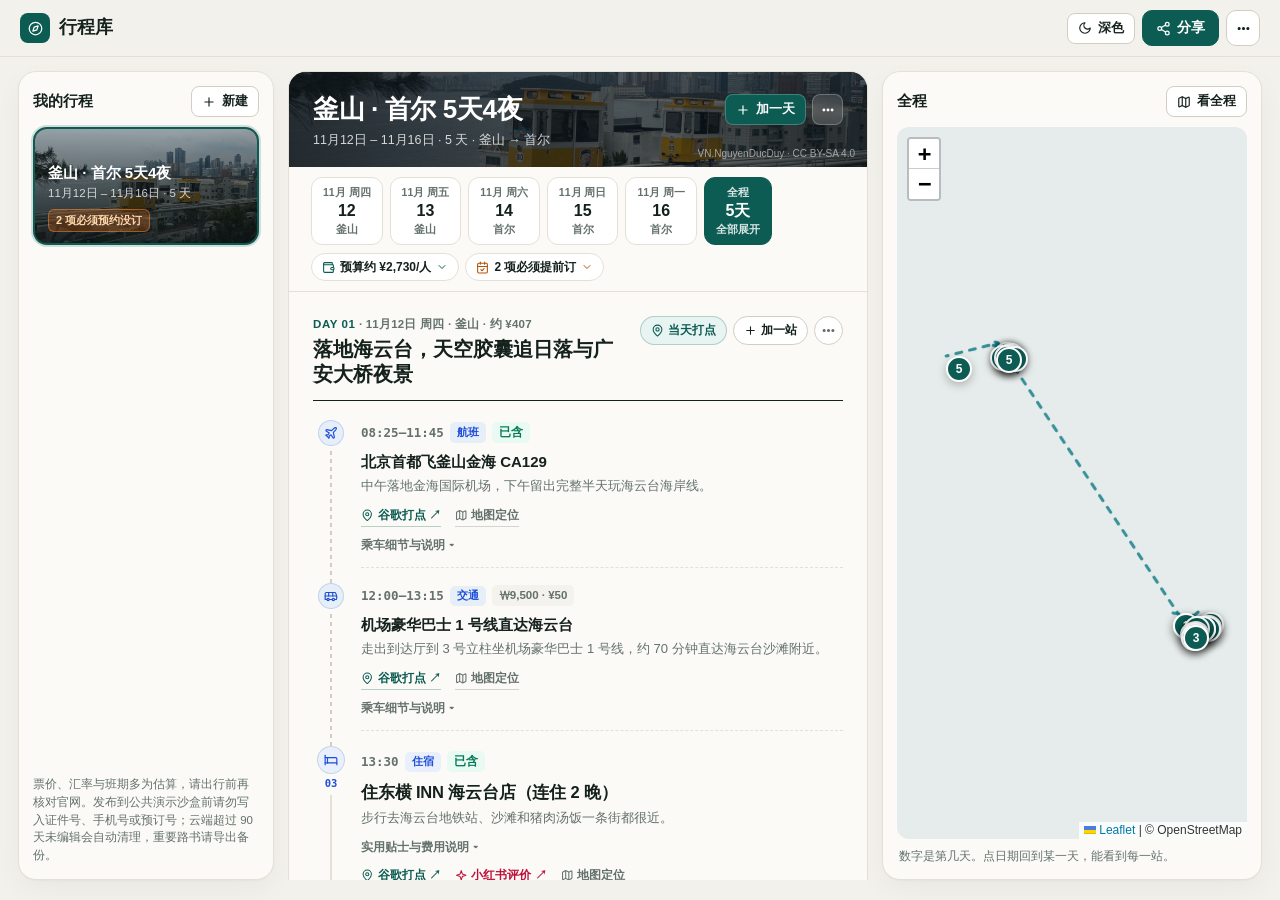
==== commit a69c67aa: "refactor: unified stage layout + clean 790-line stylesheet + native Esri dark map" ====
--- a/busan-seoul-2026/index.html
+++ b/busan-seoul-2026/index.html
@@ -15,7 +15,7 @@
     }
   </script>
   <link rel="stylesheet" href="vendor/leaflet.css?v=1.9.4" />
-  <link rel="stylesheet" href="styles.css?v=b577fa0f" />
+  <link rel="stylesheet" href="styles.css?v=5c2d73a0" />
 </head>
 <body>
   <header class="top">
@@ -235,7 +235,7 @@
   </dialog>
 
   <script src="data.js?v=bd16d10a"></script>
-  <script src="app.js?v=0d436a24"></script>
+  <script src="app.js?v=d1a323ff"></script>
   <script src="share.js?v=34f73781"></script>
 </body>
 </html>
--- a/busan-seoul-2026/styles.css
+++ b/busan-seoul-2026/styles.css
@@ -1,3798 +1,788 @@
+/* ==========================================================================
+   Static Travel Guide — Clean Unified Stylesheet
+   Light Mode: Editorial Paper Handbook (C+D ②)
+   Dark Mode:  Midnight Voyage (html[data-theme="dark"])
+   ========================================================================== */
+
 :root {
-  --sand: #f6f4ef;
-  --card: #ffffff;
-  --ink: #162420;
-  --muted: #5f6d68;
-  --line: #e5e1d8;
-  --edge: #d3cec3;
-  --sea: #0f6a61;
-  --sea-dark: #0a4f48;
-  --sea-soft: #eaf5f3;
+  --bg: #f3f1eb;
+  --panel: #fbfaf6;
+  --surface: #ffffff;
+  --surface-subtle: #f4f2ec;
+  --ink: #15211d;
+  --muted: #64716c;
+  --line: #e4e0d5;
+  --line-strong: #d3cec1;
+  --accent: #0d5c54;
+  --accent-dark: #08423c;
+  --accent-soft: #e7f4f1;
   --coral: #c2410c;
   --coral-dark: #9a3412;
-  --coral-soft: #fff4ed;
-  --sun: #b45309;
-  --sun-ink: #92400e;
-  --sun-soft: #fff8eb;
+  --coral-soft: #fff2eb;
+  --amber: #b45309;
+  --amber-soft: #fef4e6;
   --ok: #047857;
-  --ok-soft: #ecfdf5;
-  --shadow: 0 1px 2px rgba(22, 36, 32, 0.04), 0 10px 28px rgba(22, 36, 32, 0.045);
-}
+  --ok-soft: #e8faf2;
+  --radius: 18px;
+  --shadow: 0 1px 2px rgba(20, 32, 28, 0.03), 0 10px 28px rgba(20, 32, 28, 0.04);
+}
+
+.kind-sight, .cat-sight { --k: #0d6e64; --k-soft: #e6f5f2; --c: #0d9488; }
+.kind-food, .cat-food { --k: #c2410c; --k-soft: #fff1e6; --c: #ea580c; }
+.kind-stay, .cat-stay { --k: #1d4ed8; --k-soft: #e9effd; --c: #3b82f6; }
+.kind-transport, .cat-transport { --k: #0369a1; --k-soft: #e4f2fb; --c: #0ea5e9; }
+.cat-flight { --c: #0d9488; }
+.cat-other { --c: #64748b; }
 
 * { box-sizing: border-box; }
 [hidden] { display: none !important; }
-
 html, body { margin: 0; height: 100%; }
+html.shared-loading body { visibility: hidden; }
 
 body {
-  background: var(--sand);
+  background: var(--bg);
   color: var(--ink);
   font-family: -apple-system, BlinkMacSystemFont, "PingFang SC", "Hiragino Sans GB", "Microsoft YaHei", "Noto Sans SC", sans-serif;
-  font-size: 15px;
+  font-size: 14.5px;
   line-height: 1.55;
   -webkit-font-smoothing: antialiased;
 }
 
 button, input, select, textarea { font: inherit; color: inherit; }
-
-.icon { width: 16px; height: 16px; flex-shrink: 0; }
+.icon { width: 15px; height: 15px; flex-shrink: 0; }
+.muted { color: var(--muted); }
+.empty { margin: 0; padding: 20px 0; color: var(--muted); font-size: 13.5px; }
+
+/* Visibility & Role Modifiers */
+.shared-readonly .edit-only { display: none !important; }
+.readonly-only { display: none !important; }
+.shared-readonly .readonly-only { display: inline-flex !important; }
 
 /* Buttons */
-
 .btn {
   display: inline-flex;
   align-items: center;
   justify-content: center;
   gap: 6px;
-  height: 38px;
-  padding: 0 14px;
+  height: 36px;
+  padding: 0 13px;
   border-radius: 10px;
-  border: 1px solid var(--edge);
-  background: #fff;
+  border: 1px solid var(--line-strong);
+  background: var(--surface);
   color: var(--ink);
-  box-shadow: 0 1px 2px rgba(23, 49, 58, 0.08);
-  font-size: 14px;
+  font-size: 13.5px;
   font-weight: 600;
   line-height: 1;
   text-decoration: none;
   white-space: nowrap;
   cursor: pointer;
-  transition: background 0.15s, border-color 0.15s, color 0.15s, box-shadow 0.15s;
-}
-
-.btn:hover { border-color: var(--sea); color: var(--sea); background: #f5fbfb; }
+  transition: background 0.15s, border-color 0.15s, color 0.15s;
+}
+.btn:hover { border-color: var(--accent); color: var(--accent); }
 .btn:active { transform: translateY(1px); }
-.btn:focus-visible, .icon-btn:focus-visible, .day-tab:focus-visible, .booking-banner:focus-visible {
-  outline: 3px solid rgba(14, 124, 134, 0.35);
-  outline-offset: 2px;
-}
-.btn:disabled { opacity: 0.5; cursor: default; }
-
-.btn-sm { height: 32px; padding: 0 11px; font-size: 13px; border-radius: 9px; }
-.btn-sm .icon { width: 15px; height: 15px; }
+.btn:disabled { opacity: 0.45; cursor: default; }
+.btn-sm { height: 31px; padding: 0 10px; font-size: 12.5px; border-radius: 8px; }
+.btn-sm .icon { width: 14px; height: 14px; }
 
 .btn-primary {
-  background: var(--sea);
-  border-color: var(--sea);
-  color: #fff;
-  box-shadow: 0 2px 8px rgba(14, 124, 134, 0.28);
-}
-.btn-primary:hover { background: var(--sea-dark); border-color: var(--sea-dark); color: #fff; }
-
-.btn-book.required {
-  background: var(--coral);
-  border-color: var(--coral);
-  color: #fff;
-  box-shadow: 0 2px 8px rgba(226, 88, 58, 0.28);
-}
-.btn-book.required:hover { background: var(--coral-dark); border-color: var(--coral-dark); color: #fff; }
-
-.btn-book.recommended {
-  background: #fff;
-  border-color: var(--sun);
-  color: var(--sun-ink);
-}
-.btn-book.recommended:hover { background: var(--sun-soft); color: var(--sun-ink); border-color: var(--sun); }
-
-.btn-glass {
-  background: rgba(255, 255, 255, 0.16);
-  border-color: rgba(255, 255, 255, 0.6);
-  color: #fff;
-  box-shadow: none;
-  backdrop-filter: blur(6px);
-}
-.btn-glass:hover { background: rgba(255, 255, 255, 0.3); border-color: #fff; color: #fff; }
+  background: var(--accent);
+  border-color: var(--accent);
+  color: #fff;
+}
+.btn-primary:hover { background: var(--accent-dark); border-color: var(--accent-dark); color: #fff; }
+
+.btn-book.required { background: var(--coral); border-color: var(--coral); color: #fff; }
+.btn-book.recommended { background: var(--amber); border-color: var(--amber); color: #fff; }
 
 .icon-btn {
   display: inline-grid;
   place-items: center;
-  width: 34px;
-  height: 34px;
-  border-radius: 9px;
-  border: 1px solid var(--edge);
-  background: #fff;
+  width: 31px;
+  height: 31px;
+  border-radius: 8px;
+  border: 1px solid var(--line-strong);
+  background: var(--surface);
   color: var(--muted);
-  box-shadow: 0 1px 2px rgba(23, 49, 58, 0.08);
-  cursor: pointer;
-}
-.icon-btn:hover { color: var(--sea); border-color: var(--sea); }
-.icon-btn.danger:hover { color: var(--coral); border-color: var(--coral); }
-
-/* Page frame */
-
+  cursor: pointer;
+}
+.icon-btn:hover { border-color: var(--accent); color: var(--accent); }
+.icon-btn.danger:hover { border-color: var(--coral); color: var(--coral); }
+
+/* Top Bar & Overflow Menus */
 .top {
-  display: flex;
-  justify-content: space-between;
-  align-items: center;
-  gap: 16px;
-  padding: 14px 22px;
   position: sticky;
   top: 0;
-  z-index: 30;
-  background: rgba(238, 243, 242, 0.88);
-  backdrop-filter: blur(12px);
-  border-bottom: 1px solid rgba(216, 228, 225, 0.8);
-}
-
-.brand { display: flex; align-items: center; gap: 10px; }
+  z-index: 50;
+  display: flex;
+  justify-content: space-between;
+  align-items: center;
+  gap: 12px;
+  padding: 10px 20px;
+  background: rgba(243, 241, 235, 0.9);
+  border-bottom: 1px solid var(--line);
+  backdrop-filter: blur(14px);
+}
+.brand { display: flex; align-items: center; gap: 9px; }
 .brand-mark {
   display: grid;
   place-items: center;
-  width: 36px;
-  height: 36px;
-  border-radius: 11px;
-  background: linear-gradient(145deg, #14b8a6, var(--sea-dark));
-  color: #fff;
-  box-shadow: 0 4px 12px rgba(15, 118, 110, 0.28);
-}
-.brand-mark .icon { width: 20px; height: 20px; }
-
-h1 {
+  width: 30px;
+  height: 30px;
+  border-radius: 8px;
+  background: var(--accent);
+  color: #fff;
+}
+.brand h1 {
   margin: 0;
-  font-family: "Source Serif 4", "Songti SC", Georgia, serif;
-  font-size: 22px;
-  font-weight: 700;
-  letter-spacing: -0.02em;
-}
-
-.top-actions, .dialog-actions, .stop-actions, .day-tools, .hero-tools, .stop-edit {
-  display: flex;
-  gap: 8px;
-  flex-wrap: wrap;
-  align-items: center;
-}
-
-.layout {
-  display: grid;
-  grid-template-columns: 250px minmax(0, 1fr) 380px;
-  gap: 16px;
-  padding: 0 20px 20px;
-  height: calc(100vh - 70px);
-}
-
-.rail, .map-panel {
-  min-height: 0;
-  display: flex;
-  flex-direction: column;
-  background: var(--card);
-  border: 1px solid var(--line);
-  border-radius: 18px;
-  box-shadow: var(--shadow);
-}
-
-.rail { padding: 16px; overflow: auto; }
-
-.rail-head, .map-bar, .day-head, .stop-head {
-  display: flex;
-  justify-content: space-between;
-  align-items: center;
-  gap: 12px;
-}
-
-.rail h2, .map-bar h2 { margin: 0; font-size: 15px; font-weight: 700; }
-
-.trip-card {
-  display: block;
-  width: 100%;
-  margin-top: 12px;
-  padding: 0;
-  text-align: left;
-  border: 2px solid transparent;
-  border-radius: 14px;
-  background: #faf8f4;
-  overflow: hidden;
-  cursor: pointer;
-  box-shadow: 0 1px 2px rgba(23, 49, 58, 0.08);
-}
-.trip-card:hover { border-color: #b9dcdc; }
-.trip-card.active { border-color: var(--sea); background: #fff; }
-
-.trip-thumb {
-  display: grid;
-  place-items: center;
-  height: 86px;
-  background: var(--sea) center / cover no-repeat;
-  color: #fff;
-}
-.trip-thumb .icon { width: 28px; height: 28px; opacity: 0.8; }
-
-.trip-meta { display: block; padding: 10px 12px 12px; }
-.trip-meta b { display: block; font-size: 16px; }
-.trip-meta span { display: block; color: var(--muted); font-size: 13px; }
-.trip-meta em {
-  display: inline-block;
-  margin-top: 6px;
-  padding: 2px 8px;
+  font-size: 17.5px;
+  font-weight: 750;
+  letter-spacing: -0.01em;
+}
+.top-actions { display: flex; align-items: center; gap: 7px; }
+
+.share-status {
+  display: inline-flex;
+  align-items: center;
+  height: 27px;
+  padding: 0 9px;
   border-radius: 999px;
+  font-size: 12px;
+  font-weight: 650;
+  white-space: nowrap;
+}
+.share-status.saved, .share-status.public { background: var(--ok-soft); color: var(--ok); }
+.share-status.working { background: var(--accent-soft); color: var(--accent); }
+.share-status.error { background: var(--coral-soft); color: var(--coral); }
+
+#conflict-reload-btn, #seed-update-btn {
+  border-color: var(--coral);
   background: var(--coral-soft);
   color: var(--coral-dark);
-  font-size: 12px;
-  font-style: normal;
-  font-weight: 600;
-}
-.trip-meta .ok { color: var(--ok); font-weight: 600; margin-top: 6px; }
-
-.rail-note { margin: 16px 0 0; color: var(--muted); font-size: 12px; }
-
-main { overflow: auto; min-height: 0; padding-bottom: 8px; }
-
-/* Trip header */
-
-.trip-head {
-  display: flex;
-  justify-content: space-between;
-  align-items: flex-start;
-  gap: 16px;
-  flex-wrap: wrap;
-  padding: 20px 22px;
-  background: linear-gradient(145deg, #f7fcfb 0%, var(--card) 55%);
-  border: 1px solid #cfe8e3;
-  border-radius: 20px;
-  box-shadow: var(--shadow);
-}
-
-.hero-dates {
-  margin: 0;
-  color: var(--sea);
-  font-size: 12px;
-  font-weight: 700;
-  letter-spacing: 0.04em;
-  text-transform: uppercase;
-}
-.trip-head h2 {
-  margin: 4px 0 12px;
-  font-family: "Source Serif 4", "Songti SC", Georgia, serif;
-  font-size: clamp(26px, 4vw, 32px);
-  font-weight: 700;
-  letter-spacing: -0.02em;
-  line-height: 1.15;
-}
-
-.hero-route { display: flex; flex-wrap: wrap; align-items: center; gap: 8px; }
-.hop {
-  display: inline-flex;
-  align-items: baseline;
-  gap: 6px;
-  padding: 4px 12px;
-  border-radius: 999px;
-  background: var(--sea-soft);
-  color: var(--sea-dark);
-  font-weight: 700;
-  font-size: 14px;
-}
-.hop small { font-weight: 500; font-size: 12px; }
-.hop-sep { display: inline-grid; color: var(--muted); }
-.hop-sep .icon { width: 15px; height: 15px; transform: rotate(45deg); }
-
-.credit {
-  position: absolute;
-  right: 6px;
-  bottom: 5px;
-  max-width: calc(100% - 12px);
-  padding: 1px 6px;
-  border-radius: 6px;
-  background: rgba(0, 0, 0, 0.45);
-  color: rgba(255, 255, 255, 0.9);
-  font-size: 10px;
-  line-height: 1.5;
-  text-decoration: none;
-  white-space: nowrap;
-  overflow: hidden;
-  text-overflow: ellipsis;
-}
-.credit:hover { color: #fff; text-decoration: underline; }
-
-/* Booking banner */
-
-.booking-banner {
-  display: flex;
-  align-items: center;
-  gap: 12px;
-  width: 100%;
-  margin-top: 14px;
-  padding: 12px 16px;
-  border-radius: 16px;
-  border: 1px solid #f4c6b7;
-  background: var(--coral-soft);
-  text-align: left;
-  cursor: pointer;
-  box-shadow: 0 1px 2px rgba(23, 49, 58, 0.06);
-}
-.booking-banner:hover { border-color: var(--coral); }
-.booking-banner.done { background: var(--ok-soft); border-color: #bfe3cc; }
-.booking-banner.done:hover { border-color: var(--ok); }
-
-.banner-icon {
-  display: grid;
-  place-items: center;
-  width: 38px;
-  height: 38px;
-  border-radius: 50%;
-  background: var(--coral);
-  color: #fff;
-  flex-shrink: 0;
-}
-.booking-banner.done .banner-icon { background: var(--ok); }
-.banner-icon .icon { width: 19px; height: 19px; }
-
-.banner-text { flex: 1; min-width: 0; }
-.banner-text b { display: block; font-size: 15px; }
-.banner-text small { color: var(--muted); font-size: 13px; }
-
-.banner-cta {
-  display: inline-flex;
-  align-items: center;
-  gap: 4px;
-  height: 34px;
-  padding: 0 12px;
-  border-radius: 9px;
-  background: #fff;
-  border: 1px solid #f0b8a6;
-  color: var(--coral-dark);
-  font-size: 13px;
-  font-weight: 700;
-  white-space: nowrap;
-}
-.booking-banner.done .banner-cta { border-color: #bfe3cc; color: var(--ok); }
-.chev { display: inline-grid; transition: transform 0.15s; }
-.chev.up { transform: rotate(180deg); }
-
-.book-list {
-  margin-top: 8px;
-  padding: 4px 16px;
-  background: var(--card);
-  border: 1px solid var(--line);
-  border-radius: 16px;
-}
-.book-row {
-  display: flex;
-  align-items: center;
-  gap: 12px;
-  padding: 10px 0;
-  border-top: 1px solid var(--line);
-}
-.book-row:first-child { border-top: 0; }
-.book-name { flex: 1; min-width: 0; }
-.book-name b { display: block; font-size: 14px; }
-.book-name small { color: var(--muted); font-size: 12px; }
-
-.flag {
-  display: inline-block;
-  padding: 2px 8px;
-  border-radius: 999px;
-  font-size: 12px;
-  font-weight: 700;
-  white-space: nowrap;
-}
-.flag.required { color: var(--coral-dark); background: var(--coral-soft); }
-.flag.recommended { color: var(--sun-ink); background: var(--sun-soft); }
-
-/* Visa prep */
-
-.visa-banner {
-  display: flex;
-  align-items: center;
-  gap: 12px;
-  width: 100%;
-  margin-top: 10px;
-  padding: 12px 16px;
-  border-radius: 16px;
-  border: 1px solid #c7ddd8;
-  background: var(--sea-soft);
-  text-align: left;
-  cursor: pointer;
-  box-shadow: 0 1px 2px rgba(23, 49, 58, 0.06);
-}
-.visa-banner:hover { border-color: var(--sea); }
-.visa-banner.due { background: var(--sun-soft); border-color: #f0d7a8; }
-.visa-banner.due:hover { border-color: var(--sun); }
-.visa-banner.due .banner-icon { background: var(--sun); }
-.visa-banner.done .banner-icon { background: var(--ok); }
-.visa-banner.due .banner-cta { border-color: #efd2a0; color: var(--sun-ink); }
-.visa-banner.done .banner-cta { border-color: #bfe3cc; color: var(--ok); }
-
-.visa-panel {
-  margin-top: 8px;
-  padding: 14px 16px 16px;
-  background: var(--card);
-  border: 1px solid var(--line);
-  border-radius: 16px;
-}
-.visa-meta {
-  display: grid;
-  gap: 8px;
-  margin: 0 0 12px;
-}
-.visa-meta p {
-  display: grid;
-  grid-template-columns: 52px minmax(0, 1fr);
-  gap: 10px;
-  margin: 0;
-  font-size: 13px;
-  line-height: 1.5;
-}
-.visa-meta b { color: var(--muted); font-weight: 700; }
-.visa-actions {
-  display: flex;
-  flex-wrap: wrap;
-  gap: 8px;
-  margin-bottom: 8px;
-}
-.visa-docs,
-.visa-tips {
-  list-style: none;
-  margin: 0;
-  padding: 0;
-}
-.visa-docs li + li,
-.visa-tips li + li { margin-top: 8px; }
-.visa-doc {
-  display: flex;
-  align-items: flex-start;
-  gap: 10px;
-  padding: 10px 12px;
-  border: 1px solid var(--line);
-  border-radius: 12px;
-  background: #fbfcfc;
-  cursor: pointer;
-}
-.visa-doc.on {
-  border-color: #bfe3cc;
-  background: var(--ok-soft);
-}
-.visa-doc input {
-  margin-top: 3px;
-  flex-shrink: 0;
-}
-.visa-doc span { min-width: 0; }
-.visa-doc b { display: block; font-size: 14px; }
-.visa-doc small {
-  display: block;
-  margin-top: 2px;
-  color: var(--muted);
-  font-size: 12px;
-  line-height: 1.5;
-}
-.visa-tips li {
-  position: relative;
-  padding-left: 14px;
-  color: var(--muted);
-  font-size: 13px;
-  line-height: 1.55;
-}
-.visa-tips li::before {
-  content: "";
-  position: absolute;
-  left: 0;
-  top: 0.55em;
-  width: 5px;
-  height: 5px;
-  border-radius: 50%;
-  background: var(--sea);
-}
-.visa-note {
-  margin: 14px 0 0;
-  color: var(--muted);
-  font-size: 12px;
-  line-height: 1.6;
-}
-
-/* Budget */
-
-.cat-flight { --c: #0f766e; }
-.cat-stay { --c: #1d4e89; }
-.cat-transport { --c: #0e7490; }
-.cat-sight { --c: #15803d; }
-.cat-food { --c: #c2410c; }
-.cat-other { --c: #78716c; }
-
-.budget {
-  margin-top: 10px;
-  padding: 14px 16px 16px;
-  background: linear-gradient(165deg, #f3fcfa 0%, var(--card) 42%);
-  border: 1px solid #c7ebe4;
-  border-radius: 18px;
-  box-shadow: var(--shadow);
-  position: relative;
-  overflow: hidden;
-}
-.budget::before {
-  content: "";
-  position: absolute;
-  left: 0; top: 0; bottom: 0;
-  width: 3px;
-  background: linear-gradient(180deg, var(--sea), #2dd4bf);
-}
-.budget-head {
-  display: flex;
-  align-items: center;
-  gap: 12px;
-  width: 100%;
-  padding: 0;
-  border: 0;
-  background: none;
-  text-align: left;
-  cursor: pointer;
-}
-.budget-head .banner-icon { background: var(--sea); }
-.budget-head .banner-cta { border-color: var(--edge); color: var(--sea-dark); }
-.budget-head:hover .banner-cta { border-color: var(--sea); }
-.budget-head:focus-visible { outline: 3px solid rgba(14, 124, 134, 0.35); outline-offset: 4px; border-radius: 10px; }
-.rmb { margin-left: 5px; color: var(--muted); font-weight: 600; }
-.budget-days .rmb, .budget-rows .rmb { display: block; margin: 0; font-size: 12px; font-weight: 500; }
-
-.origin-pick {
-  display: flex;
-  flex-wrap: wrap;
-  align-items: center;
-  gap: 8px;
-  margin-top: 12px;
-  font-size: 13px;
-  color: var(--muted);
-}
-.origin-pick > span { margin-right: 4px; font-weight: 600; }
-.origin-btn {
-  display: inline-flex;
-  align-items: center;
-  gap: 6px;
-  height: 32px;
-  padding: 0 14px;
-  border-radius: 999px;
-  border: 1px solid var(--edge);
-  background: #fff;
-  color: var(--ink);
-  font-size: 13px;
-  font-weight: 700;
-  cursor: pointer;
-  box-shadow: 0 1px 2px rgba(23, 49, 58, 0.08);
-}
-.origin-btn .icon { width: 14px; height: 14px; }
-.origin-btn:hover { border-color: var(--ink); }
-.origin-btn.active { background: var(--sea); border-color: var(--sea); color: #fff; }
-.origin-btn:focus-visible { outline: 3px solid rgba(14, 124, 134, 0.35); outline-offset: 2px; }
-.origin-brief { margin: 8px 0 0; font-size: 13px; line-height: 1.6; }
-
-.budget-bar {
-  display: flex;
-  gap: 2px;
-  height: 10px;
-  margin: 12px 0 8px;
-  border-radius: 999px;
-  overflow: hidden;
-  background: var(--line);
-}
-.budget-bar span { background: var(--c); }
-
-/* legacy flex legend removed — see .budget-ledger below */
-
-.budget-detail .section-title { margin: 18px 0 6px; }
-.budget-days, .budget-rows { list-style: none; margin: 0; padding: 0; }
-.budget-days button {
-  display: grid;
-  grid-template-columns: 112px minmax(0, 1fr) 84px;
-  align-items: center;
-  gap: 12px;
-  width: 100%;
-  padding: 6px 4px;
-  border: 0;
-  border-radius: 8px;
-  background: none;
-  color: var(--ink);
-  font-size: 13px;
-  text-align: left;
-  cursor: pointer;
-}
-.budget-days button:hover { background: var(--sea-soft); }
-.bd-date { white-space: nowrap; }
-.bd-bar { height: 8px; border-radius: 999px; background: var(--sand); overflow: hidden; }
-.bd-bar i { display: block; height: 100%; border-radius: 999px; background: var(--sea); }
-.budget-days b { text-align: right; font-variant-numeric: tabular-nums; }
-
-.budget-rows li {
-  display: flex;
-  justify-content: space-between;
-  gap: 16px;
-  padding: 8px 4px;
-  border-bottom: 1px dashed var(--line);
-  font-size: 13px;
-}
-.budget-rows li:last-child { border-bottom: 0; }
-.budget-rows span { min-width: 0; }
-.budget-rows small { display: block; margin-top: 2px; color: var(--muted); line-height: 1.5; }
-.budget-rows em { font-style: normal; font-weight: 700; white-space: nowrap; font-variant-numeric: tabular-nums; }
-.budget-rows em.none { color: var(--coral-dark); }
-.budget-note { margin: 12px 4px 0; color: var(--muted); font-size: 12px; line-height: 1.6; }
-
-.price {
-  display: inline-flex;
-  align-items: baseline;
-  padding: 1px 8px;
-  border-radius: 999px;
-  background: var(--sand);
-  color: var(--ink);
-  font-size: 12px;
-  font-weight: 700;
-  white-space: nowrap;
-  font-variant-numeric: tabular-nums;
-}
-.price small { margin-left: 1px; color: var(--muted); font-size: 11px; font-weight: 500; }
-.price.free { color: var(--ok); background: var(--ok-soft); }
-
-.plan-end { display: inline-flex; align-items: center; justify-content: flex-end; gap: 6px; }
-
-.cost-line {
-  display: flex;
-  gap: 8px;
-  margin: 8px 0 0;
-  color: var(--muted);
-  font-size: 13px;
-  line-height: 1.6;
-}
-.cost-line .icon { flex-shrink: 0; width: 15px; height: 15px; margin-top: 3px; color: var(--ink); }
-
-/* Day picker */
-
-.day-tabs {
-  display: flex;
-  gap: 8px;
-  overflow-x: auto;
-  margin: 16px 0;
-  padding: 2px 2px 6px;
-}
-
-.day-tab {
-  display: flex;
-  flex-direction: column;
-  align-items: center;
-  flex: 0 0 auto;
-  min-width: 82px;
-  padding: 8px 10px 9px;
-  border-radius: 14px;
-  border: 1px solid var(--edge);
-  background: #fff;
-  box-shadow: 0 1px 2px rgba(23, 49, 58, 0.08);
-  cursor: pointer;
-  line-height: 1.2;
-}
-.day-tab:hover { border-color: var(--sea); }
-.dt-top { font-size: 11px; color: var(--muted); }
-.dt-num { font-size: 24px; font-weight: 800; margin: 2px 0; }
-.dt-city { font-size: 12px; font-weight: 600; }
-
-.day-tab.active {
-  background: linear-gradient(160deg, #14b8a6, var(--sea-dark));
-  border-color: var(--sea-dark);
-  color: #fff;
-  box-shadow: 0 6px 16px rgba(15, 118, 110, 0.28);
-}
-.day-tab.active .dt-top { color: rgba(255, 255, 255, 0.85); }
-.day-tab.all { border-style: dashed; }
-
-/* A day */
-
-.day {
-  margin-bottom: 16px;
-  padding: 20px 22px 8px;
-  background: var(--card);
-  border: 1px solid var(--line);
-  border-radius: 20px;
-  box-shadow: var(--shadow);
-}
-
-.day-head { align-items: flex-start; flex-wrap: wrap; }
-.eyebrow {
-  margin: 0;
-  color: var(--sea);
-  font-size: 12px;
-  font-weight: 700;
-  letter-spacing: 0.04em;
-  text-transform: uppercase;
-}
-.day h2 {
-  margin: 4px 0 0;
-  font-family: "Source Serif 4", "Songti SC", Georgia, serif;
-  font-size: 22px;
-  font-weight: 700;
-  letter-spacing: -0.02em;
-}
-
-.section-title {
-  display: flex;
-  align-items: center;
-  gap: 10px;
-  margin: 22px 0 10px;
-  color: var(--muted);
-  font-size: 13px;
-  font-weight: 700;
-}
-.section-title::after { content: ""; flex: 1; height: 1px; background: var(--line); }
-
-.kind-sight { --k: #0f766e; --k-soft: #e6f5f2; }
-.kind-food { --k: #c2410c; --k-soft: #fff4ed; }
-.kind-transport { --k: #0e7490; --k-soft: #e0f2fe; }
-.kind-stay { --k: #1d4e89; --k-soft: #e8eef8; }
-
-.plan-list { list-style: none; margin: 0; padding: 0; }
-.plan-row {
-  display: grid;
-  grid-template-columns: 24px 92px minmax(0, 1fr) auto;
-  gap: 10px;
-  align-items: center;
-  padding: 9px 4px;
-  border-bottom: 1px dashed var(--line);
-}
-.plan-row:last-child { border-bottom: 0; }
-.plan-num {
-  display: grid;
-  place-items: center;
-  width: 22px;
-  height: 22px;
-  border-radius: 50%;
-  background: var(--k, var(--sea));
-  color: #fff;
-  font-size: 12px;
-  font-weight: 700;
-}
-.plan-row time { color: var(--muted); font-size: 13px; font-variant-numeric: tabular-nums; }
-.plan-row a {
-  display: inline-flex;
-  align-items: center;
-  gap: 10px;
-  min-width: 0;
-  color: var(--ink);
-  font-weight: 650;
-  text-decoration: none;
-}
-.plan-thumb {
-  width: 44px;
-  height: 32px;
-  flex-shrink: 0;
-  border-radius: 7px;
-  object-fit: cover;
-}
-.plan-row a:hover { color: var(--sea); text-decoration: underline; }
-.plan-row.optional { opacity: 0.6; }
-
-.stops { list-style: none; margin: 0; padding: 0; }
-
-.stop {
-  display: grid;
-  grid-template-columns: 32px minmax(0, 1fr);
-  gap: 12px;
-  scroll-margin-top: 12px;
-}
-
-.stop-rail { position: relative; }
-.stop-rail::after {
-  content: "";
-  position: absolute;
-  left: 15px;
-  top: 36px;
-  bottom: 4px;
-  width: 2px;
-  background: repeating-linear-gradient(var(--edge) 0 5px, transparent 5px 10px);
-}
-.stop:last-child .stop-rail::after { display: none; }
-
-.stop-num {
-  position: relative;
-  z-index: 1;
-  display: grid;
-  place-items: center;
-  width: 32px;
-  height: 32px;
-  margin-top: 12px;
-  border-radius: 50%;
-  background: var(--k, var(--sea));
-  color: #fff;
-  font-size: 13px;
-  font-weight: 800;
-  box-shadow: 0 0 0 4px var(--card), 0 0 0 5px var(--k-soft, var(--sea-soft));
-}
-.stop.optional .stop-num { background: #a9b4b8; }
-
-.stop-card {
-  margin-bottom: 14px;
-  padding: 14px 16px 16px;
-  border: 1px solid var(--line);
-  border-radius: 16px;
-  background: #fcfbf8;
-}
-
-.stop-card.has-photo {
-  display: grid;
-  grid-template-columns: minmax(0, 1fr) 210px;
-  gap: 16px;
-}
-.stop-photo {
-  position: relative;
-  order: 2;
-  margin: 0;
-  align-self: start;
-  border-radius: 12px;
-  overflow: hidden;
-  aspect-ratio: 4 / 3;
-  background: var(--sea-soft);
-}
-.stop-photo img { display: block; width: 100%; height: 100%; object-fit: cover; }
-.stop-main { min-width: 0; }
-
-.why {
-  margin: 10px 0 0;
-  font-size: 14px;
-  line-height: 1.6;
-}
-.why b {
-  display: inline-block;
-  margin-right: 8px;
-  padding: 0 7px;
-  border-radius: 6px;
-  background: var(--sun-soft);
-  color: var(--sun-ink);
-  font-size: 12px;
-}
-
-.stop-head { align-items: flex-start; }
-.stop-meta { display: flex; align-items: center; gap: 8px; margin: 0; }
-.kind-chip {
-  display: inline-flex;
-  align-items: center;
-  gap: 4px;
-  padding: 2px 9px 2px 7px;
-  border-radius: 999px;
-  background: var(--k-soft);
-  color: var(--k);
-  font-size: 12px;
-  font-weight: 700;
-}
-.kind-chip .icon { width: 13px; height: 13px; }
-.stop-meta time { color: var(--muted); font-size: 13px; font-weight: 600; }
-.stop-card h4 { margin: 6px 0 0; font-size: 18px; font-weight: 750; }
-
-.how {
-  display: flex;
-  gap: 8px;
-  margin: 12px 0 0;
-  padding: 10px 12px;
-  border-radius: 11px;
-  background: var(--sea-soft);
-  font-size: 14.5px;
-  line-height: 1.6;
-}
-.how .icon { margin-top: 4px; color: var(--sea); }
-
-.extra { margin: 8px 0 0; color: var(--muted); font-size: 13.5px; line-height: 1.7; }
-
-.book-box {
-  margin: 10px 0 0;
-  padding: 8px 12px;
-  border-radius: 11px;
-  font-size: 13px;
-  line-height: 1.6;
-}
-.book-box b { margin-right: 8px; }
-.book-box.required { background: var(--coral-soft); }
-.book-box.required b { color: var(--coral-dark); }
-.book-box.recommended { background: var(--sun-soft); }
-.book-box.recommended b { color: var(--sun-ink); }
-.book-box.is-booked { background: var(--ok-soft); }
-.book-box.is-booked b { color: var(--ok); }
-
-.stop-actions { margin-top: 12px; }
-
-.booked-toggle {
-  position: relative;
-  display: inline-flex;
-  align-items: center;
-  gap: 6px;
-  height: 32px;
-  padding: 0 12px;
-  border-radius: 9px;
-  border: 1px dashed #b9ad9c;
-  background: #fff;
-  color: var(--muted);
-  font-size: 13px;
-  font-weight: 600;
-  cursor: pointer;
-}
-.booked-toggle:hover { border-color: var(--ok); color: var(--ok); }
-.booked-toggle input { position: absolute; opacity: 0; width: 1px; height: 1px; pointer-events: none; }
-.booked-toggle:has(input:focus-visible) { outline: 3px solid rgba(47, 138, 87, 0.35); outline-offset: 2px; }
-.booked-toggle.on { border-style: solid; border-color: var(--ok); background: var(--ok-soft); color: var(--ok); }
-.booked-toggle .icon { width: 15px; height: 15px; }
-
-/* Map */
-
-.map-panel { padding: 14px; }
-#map { flex: 1; min-height: 260px; margin-top: 10px; border-radius: 14px; background: #e8eef0; }
-#map-legend { margin: 10px 2px 0; color: var(--muted); font-size: 12px; }
-
-.leaflet-tile-pane { filter: saturate(0.75) brightness(1.02) contrast(0.98); }
-
-.pin-wrap { background: none; border: 0; }
-.pin {
-  position: absolute;
-  transform: translate(-50%, -50%);
-  display: flex;
-  align-items: center;
-  justify-content: center;
-  min-width: 28px;
-  height: 28px;
-  padding: 0 7px;
-  border-radius: 999px;
-  border: 2px solid #fff;
-  background: var(--k, var(--sea));
-  color: #fff;
-  font-size: 12px;
-  font-weight: 800;
-  white-space: nowrap;
-  box-shadow: 0 2px 8px rgba(0, 0, 0, 0.3);
-}
-.pin.day { background: var(--sea); }
-
-.leaflet-popup-content-wrapper { border-radius: 12px; }
-.leaflet-popup-content { margin: 10px 14px; font-family: inherit; }
-.leaflet-popup-content b { display: block; font-size: 14px; }
-.popup-photo { display: block; width: 180px; height: 110px; margin-bottom: 6px; border-radius: 8px; object-fit: cover; }
-.leaflet-popup-content span { display: block; color: var(--muted); font-size: 12px; }
-.leaflet-popup-content a { display: inline-block; margin-top: 4px; color: var(--sea); font-weight: 600; }
-
-/* Editor */
-
-dialog {
-  border: 0;
-  padding: 0;
-  border-radius: 18px;
-  background: var(--card);
-  width: min(480px, calc(100vw - 32px));
-  box-shadow: 0 20px 50px rgba(23, 49, 58, 0.25);
-}
-dialog::backdrop { background: rgba(23, 49, 58, 0.45); }
-dialog form { padding: 22px; display: grid; gap: 10px; }
-dialog h3 { margin: 0 0 4px; font-size: 19px; }
-dialog label { display: grid; gap: 4px; font-size: 13px; color: var(--muted); font-weight: 600; }
-dialog input, dialog select, dialog textarea {
-  border: 1px solid var(--edge);
-  border-radius: 10px;
-  background: #fff;
-  padding: 9px 11px;
-  color: var(--ink);
-  font-weight: 400;
-}
-dialog input:focus, dialog select:focus, dialog textarea:focus {
-  outline: 3px solid rgba(14, 124, 134, 0.25);
-  border-color: var(--sea);
-}
-.pair { display: grid; grid-template-columns: 1fr 1fr; gap: 8px; }
-.dialog-actions { justify-content: flex-end; margin-top: 6px; }
-
-.pin-sheet { width: min(420px, calc(100vw - 24px)); }
-.pin-sheet-note {
-  margin: 0;
-  color: var(--muted);
-  font-size: 13px;
-  font-weight: 400;
-  line-height: 1.45;
-}
-.pin-sheet-list {
-  display: grid;
-  gap: 8px;
-  max-height: min(55vh, 420px);
-  overflow: auto;
-  margin-top: 4px;
-}
-.pin-row {
-  display: grid;
-  grid-template-columns: 28px minmax(0, 1fr) auto;
-  gap: 10px;
-  align-items: center;
-  padding: 10px 12px;
-  border: 1px solid var(--line);
-  border-radius: 12px;
-  background: #fff;
-  text-decoration: none;
-  color: inherit;
-}
-.pin-row:active { background: var(--sea-soft); }
-.pin-num {
-  width: 28px;
-  height: 28px;
-  border-radius: 50%;
-  display: grid;
-  place-items: center;
-  background: var(--sea-soft);
-  color: var(--sea-dark);
-  font-size: 13px;
-  font-weight: 700;
-}
-.pin-meta { display: grid; gap: 2px; min-width: 0; }
-.pin-meta b { font-size: 14px; line-height: 1.3; }
-.pin-meta small { color: var(--muted); font-size: 12px; overflow: hidden; text-overflow: ellipsis; white-space: nowrap; }
-.pin-go {
-  display: inline-flex;
-  align-items: center;
-  gap: 4px;
-  color: var(--sea);
-  font-size: 13px;
-  font-weight: 700;
-  white-space: nowrap;
-}
-
-.muted { color: var(--muted); }
-.empty { color: var(--muted); padding: 16px 0 20px; }
-
-/* ——— Calm layout: one rhythm, fewer boxes ——— */
-
-:root {
-  --pad: 22px;
-  --radius: 16px;
-  --gap: 14px;
-  --shadow: 0 1px 2px rgba(22, 36, 32, 0.035), 0 8px 24px rgba(22, 36, 32, 0.038);
-}
-
-.top {
-  background: rgba(250, 249, 246, 0.9);
-  border-bottom: 1px solid var(--line);
-  backdrop-filter: blur(12px);
-}
-
-.brand-mark {
-  background: var(--sea);
-  box-shadow: none;
-  border-radius: 8px;
-}
-
-.layout {
-  gap: 16px;
-  padding: 16px 20px 24px;
-  align-items: stretch;
-}
-
-.rail, .map-panel {
-  border-radius: var(--radius);
-  box-shadow: var(--shadow);
-  border-color: var(--line);
-}
-
-main {
-  display: flex;
-  flex-direction: column;
-  gap: var(--gap);
-  padding-bottom: 24px;
-}
-
-main > * {
-  flex-shrink: 0;
-}
-
-/* Shared module frame — aligned edges */
-.trip-head,
-.booking-banner,
-.budget,
-.book-list,
-.day {
-  margin: 0;
-  padding: var(--pad);
-  border: 1px solid var(--line);
-  border-radius: var(--radius);
-  background: var(--card);
-  box-shadow: var(--shadow);
-}
-
-.trip-head {
-  background: linear-gradient(160deg, #ffffff 0%, #fcfbf8 100%);
-  border-color: var(--line);
-  display: block;
-}
-
-.trip-head.has-cover {
-  display: grid;
-  grid-template-columns: minmax(0, 1.15fr) minmax(280px, 0.95fr);
-  gap: 22px;
-  align-items: stretch;
-  padding: 24px;
-}
-
-.trip-head-main {
-  min-width: 0;
-  display: flex;
-  flex-direction: column;
-  justify-content: center;
-}
-
-.trip-head-top {
-  display: flex;
-  justify-content: space-between;
-  align-items: flex-start;
-  gap: 12px;
-  flex-wrap: wrap;
-}
-
-.trip-head-title {
-  min-width: 0;
-}
-
-.hero-mosaic {
-  display: grid;
-  gap: 8px;
-  min-height: 220px;
-}
-
-.hero-mosaic.count-1 {
-  grid-template-columns: minmax(0, 1fr);
-}
-
-.hero-mosaic.count-2 {
-  grid-template-columns: 1.2fr 1fr;
-}
-
-.hero-mosaic.count-3 {
-  grid-template-columns: 1.35fr 1fr;
-  grid-template-rows: 1fr 1fr;
-}
-
-.hero-mosaic.count-3 .slot-1 {
-  grid-row: 1 / span 2;
-}
-
-.hero-cover {
-  position: relative;
-  margin: 0;
-  border-radius: 12px;
-  overflow: hidden;
-  background: var(--sea-soft);
-  border: 1px solid rgba(22, 36, 32, 0.08);
-  min-height: 104px;
-}
-
-.hero-mosaic.count-1 .hero-cover {
-  aspect-ratio: 16 / 10;
-}
-
-.hero-cover img {
-  display: block;
-  width: 100%;
-  height: 100%;
-  object-fit: cover;
-  transition: transform 0.35s ease;
-}
-
-.hero-cover:hover img {
-  transform: scale(1.03);
-}
-
-.hero-caption {
-  position: absolute;
-  left: 8px;
-  top: 8px;
-  max-width: calc(100% - 16px);
-  padding: 3px 8px;
-  border-radius: 999px;
-  background: rgba(16, 28, 25, 0.56);
-  backdrop-filter: blur(6px);
-  color: #fff;
-  font-size: 11px;
-  font-weight: 600;
-  white-space: nowrap;
-  overflow: hidden;
-  text-overflow: ellipsis;
-}
-
-.trip-head h2 {
-  margin: 6px 0 10px;
-  font-size: 28px;
-}
-
-.hero-route {
-  gap: 6px 10px;
-  align-items: baseline;
-}
-
-.hero-summary {
-  margin: 10px 0 0;
-  color: var(--muted);
-  font-size: 13.5px;
-  line-height: 1.65;
-  max-width: 72ch;
-}
-
-.hop {
-  padding: 0;
-  border-radius: 0;
-  background: transparent;
-  color: var(--ink);
-  font-size: 14px;
-  font-weight: 600;
-}
-
-.hop small {
-  color: var(--muted);
-  font-weight: 500;
-}
-
-.hop-sep {
-  color: var(--edge);
-  opacity: 0.9;
-}
-
-.hop-sep .icon {
-  width: 12px;
-  height: 12px;
-  transform: none;
-}
-
-.booking-banner {
-  width: auto;
-  gap: 12px;
-  border-color: var(--line);
-  background: var(--card);
-}
-
-.booking-banner.due {
-  border-color: #f0d0c0;
-  background: #fffaf7;
-}
-
-.booking-banner.done {
-  border-color: #cfe8dc;
-  background: #f7fcf9;
-}
-
-.banner-icon {
-  width: 28px;
-  height: 28px;
-  border-radius: 6px;
-}
-
-.banner-cta {
-  height: auto;
-  padding: 0;
-  border: 0;
-  background: transparent;
-  color: var(--sea);
-  box-shadow: none;
-}
-
-.booking-banner.due .banner-cta,
-.booking-banner.done .banner-cta {
-  border: 0;
-  color: var(--sea);
-}
-
-.budget {
-  background: var(--card);
-  border-color: var(--line);
-  overflow: visible;
-  display: grid;
-  gap: 14px;
-}
-
-.budget::before { display: none; }
-
-.budget-top {
-  display: flex;
-  align-items: flex-start;
-  justify-content: space-between;
-  gap: 16px;
-}
-
-.budget-label {
-  margin: 0 0 4px;
-  font-size: 12px;
-  font-weight: 700;
-  letter-spacing: 0.04em;
-  text-transform: uppercase;
-  color: var(--muted);
-}
-
-.budget-amount {
-  margin: 0;
-  font-family: "Source Serif 4", "Songti SC", Georgia, serif;
-  font-size: 28px;
-  font-weight: 700;
-  letter-spacing: -0.03em;
-  line-height: 1.15;
-  font-variant-numeric: tabular-nums;
-}
-
-.budget-amount .rmb {
-  margin-left: 10px;
-  font-family: "Instrument Sans", "PingFang SC", sans-serif;
-  font-size: 14px;
-  font-weight: 600;
-  color: var(--muted);
-  letter-spacing: 0;
-}
-
-.budget-meta {
-  margin: 6px 0 0;
-  font-size: 13px;
-  color: var(--muted);
-  line-height: 1.45;
-}
-
-.budget-toggle {
-  flex-shrink: 0;
-  gap: 4px;
-}
-
-.origin-pick {
-  display: flex;
-  align-items: center;
-  gap: 12px;
-  margin: 0;
-  padding-top: 2px;
-  border-top: 1px solid var(--line);
-}
-
-.origin-label {
-  font-size: 13px;
-  font-weight: 600;
-  color: var(--muted);
-  white-space: nowrap;
-}
-
-.origin-seg {
-  display: inline-flex;
-  padding: 3px;
-  border-radius: 8px;
-  background: #e8efed;
-  border: 1px solid var(--line);
-}
-
-.origin-btn {
-  border-radius: 6px;
-  box-shadow: none;
-  height: 30px;
-  border: 0;
-  background: transparent;
-  padding: 0 14px;
-  font-weight: 600;
-}
-
-.origin-btn:hover {
-  border: 0;
-  color: var(--sea-dark);
-}
-
-.origin-btn.active {
-  background: #fff;
-  border: 0;
-  color: var(--sea-dark);
-  box-shadow: 0 1px 2px rgba(16, 36, 31, 0.08);
-}
-
-.origin-brief {
-  margin: 0;
-  font-size: 13px;
-  color: var(--muted);
-  line-height: 1.5;
-}
-
-.budget-bar {
-  height: 6px;
-  margin: 0;
-  gap: 0;
-  background: #e8efed;
-}
-
-/* Budget ledger: invoice-style aligned columns */
-.budget-ledger {
-  margin: 0;
-  border: 1px solid var(--line);
-  border-radius: 10px;
-  overflow: hidden;
-  background: #fbfcfc;
-}
-
-.ledger-head,
-.ledger-row {
-  display: grid;
-  grid-template-columns: minmax(0, 1.4fr) minmax(6.5em, 1fr) minmax(4.5em, 0.7fr);
-  gap: 12px;
-  align-items: center;
-  padding: 10px 14px;
-}
-
-.budget-ledger.single-col .ledger-head,
-.budget-ledger.single-col .ledger-row {
-  grid-template-columns: minmax(0, 1fr) auto;
-}
-
-.ledger-head {
-  background: #f3f6f5;
-  border-bottom: 1px solid var(--line);
-  font-size: 11px;
-  font-weight: 700;
-  letter-spacing: 0.06em;
-  text-transform: uppercase;
-  color: var(--muted);
-}
-
-.ledger-head span:nth-child(2),
-.ledger-head span:nth-child(3),
-.ledger-local,
-.ledger-cny {
-  text-align: right;
-  font-variant-numeric: tabular-nums;
-}
-
-.ledger-row {
-  background: #fff;
-  border-top: 1px solid var(--line);
-  font-size: 13px;
-  min-height: 44px;
-}
-
-.ledger-row:first-of-type,
-.ledger-head + .ledger-row {
-  border-top: 0;
-}
-
-.ledger-name {
-  display: inline-flex;
-  align-items: center;
-  gap: 8px;
-  min-width: 0;
-  color: var(--ink);
-  font-weight: 600;
-}
-
-.ledger-name i {
-  width: 8px;
-  height: 8px;
-  border-radius: 2px;
-  background: var(--c);
-  flex-shrink: 0;
-}
-
-.ledger-name em {
-  margin-left: 2px;
-  color: var(--muted);
-  font-style: normal;
-  font-weight: 500;
-  font-size: 12px;
-  font-variant-numeric: tabular-nums;
-}
-
-.ledger-local {
-  color: var(--ink);
-  font-weight: 700;
-  white-space: nowrap;
-}
-
-.ledger-cny {
-  color: var(--muted);
-  font-weight: 600;
-  white-space: nowrap;
-}
-
-.budget-hint {
-  margin: -4px 0 10px;
-  font-size: 12px;
-  color: var(--muted);
-  line-height: 1.45;
-}
-
-.budget-day-btn {
-  display: grid !important;
-  grid-template-columns: 5.5em minmax(0, 1fr) 6.5em auto !important;
-  align-items: center !important;
-  gap: 12px !important;
-  width: 100%;
-  padding: 10px 12px !important;
-  border: 1px solid var(--line) !important;
-  border-radius: 10px !important;
-  background: #fff !important;
-  margin-bottom: 8px;
-  cursor: pointer;
-  text-align: left;
-  transition: border-color 0.15s, background 0.15s;
-}
-
-.budget-day-btn:hover {
-  border-color: var(--sea) !important;
-  background: #f7fbfa !important;
-}
-
-.budget-days { list-style: none; margin: 0; padding: 0; }
-.budget-days .bd-date {
-  display: grid;
-  gap: 2px;
-  font-weight: 700;
-  font-size: 13px;
-  white-space: nowrap;
-}
-.budget-days .bd-date small {
-  color: var(--muted);
-  font-weight: 500;
-  font-size: 12px;
-}
-.budget-days .bd-bar {
-  height: 6px;
-  border-radius: 99px;
-  background: #e8efed;
-  overflow: hidden;
-}
-.budget-days .bd-bar i {
-  display: block;
-  height: 100%;
-  background: var(--sea);
-  border-radius: inherit;
-}
-.budget-days .bd-amt {
-  display: grid;
-  justify-items: end;
-  gap: 1px;
-  font-variant-numeric: tabular-nums;
-}
-.budget-days .bd-amt b { font-size: 13px; }
-.budget-days .bd-amt small { color: var(--muted); font-size: 12px; font-weight: 600; }
-.budget-days .bd-go {
-  display: inline-flex;
-  align-items: center;
-  gap: 2px;
-  color: var(--sea);
-  font-size: 12px;
-  font-weight: 700;
-  white-space: nowrap;
-}
-.budget-days .bd-go .icon { width: 14px; height: 14px; transform: rotate(-90deg); }
-
-.origin-seg {
-  flex: 1;
-  max-width: 280px;
-}
-.origin-seg .origin-btn {
-  flex: 1;
-  justify-content: center;
-}
-
-.plan-row {
-  grid-template-columns: 28px 4.5em minmax(0, 1fr) 9.5em;
-  align-items: center;
-  column-gap: 12px;
-  padding: 10px 0;
-  border-bottom: 1px solid var(--line);
-}
-
-.plan-row .plan-end {
-  display: flex;
-  flex-direction: column;
-  align-items: flex-end;
-  justify-content: center;
-  gap: 4px;
-  min-width: 0;
-}
-
-.plan-row .price,
-.plan-row .flag {
-  max-width: 100%;
-}
-
-.plan-row .price {
-  justify-content: flex-end;
-}
-
-/* Day tabs: look like clickable chips */
-.day-tabs {
-  display: flex;
-  flex-shrink: 0;
-  gap: 8px;
-  margin: 0;
-  padding: 6px 0;
-  border-bottom: 0;
-  overflow-x: auto;
-  position: sticky;
-  top: 0;
-  z-index: 12;
-  background: var(--sand);
-}
-
-.day-tab {
-  min-width: 72px;
-  padding: 10px 12px;
-  border: 1px solid var(--line);
-  border-radius: 10px;
-  background: #fff;
-  box-shadow: none;
-  align-items: flex-start;
-  cursor: pointer;
-  transition: border-color 0.15s, background 0.15s, color 0.15s;
-}
-
-.day-tab:hover {
-  border-color: var(--sea);
-  background: #f7fbfa;
-}
-
-.dt-top {
-  font-size: 11px;
-  font-weight: 600;
-  letter-spacing: 0.02em;
-  color: var(--muted);
-}
-
-.dt-num {
-  font-size: 20px;
-  font-weight: 700;
-  font-variant-numeric: tabular-nums;
-  margin: 2px 0;
-  line-height: 1.1;
-}
-
-.dt-city {
-  font-size: 12px;
-  font-weight: 500;
-  color: var(--muted);
-}
-
-.day-tab.active {
-  background: var(--sea-soft);
-  color: var(--sea-dark);
-  border-color: var(--sea);
-  box-shadow: none;
-}
-
-.day-tab.active .dt-top,
-.day-tab.active .dt-city {
-  color: var(--sea);
-}
-
-.day-tab.all {
-  border-style: dashed;
-  margin-left: auto;
-}
-
-.day-tab.all.active {
-  border-style: solid;
-}
-
-.plan-thumb { display: none !important; }
-
-/* Day sheet: timeline + content column */
-.day {
-  padding: var(--pad) var(--pad) 8px;
-}
-
-.day-pager {
-  display: flex;
-  justify-content: space-between;
-  align-items: center;
-  gap: 8px;
-  flex-wrap: wrap;
-  margin-top: 8px;
-  padding: 14px 0 10px;
-  border-top: 1px solid var(--line);
-}
-.day-pager-left,
-.day-pager-right {
-  min-width: 1px;
-}
-
-.day h2 {
-  font-size: 20px;
-}
-
-.stop {
-  grid-template-columns: 56px minmax(0, 1fr);
-  gap: 16px;
-  align-items: stretch;
-}
-
-.stop-rail {
-  display: flex;
-  flex-direction: column;
-  align-items: flex-end;
-  padding-top: 18px;
-}
-
-.stop-rail::after {
-  left: auto;
-  right: 11px;
-  top: 52px;
-  bottom: 0;
-  background: var(--line);
-  width: 1px;
-}
-
-.stop-num {
-  width: 24px;
-  height: 24px;
-  margin: 0;
-  font-size: 11px;
-  font-weight: 700;
-  box-shadow: none;
-  background: var(--sea);
-}
-
-.stop-card {
-  margin: 0;
-  padding: 16px 0;
-  border: 0;
-  border-bottom: 1px solid var(--line);
-  border-radius: 0;
-  background: transparent;
-}
-
-.stop:last-child .stop-card {
-  border-bottom: 0;
-}
-
-.stop-card.has-photo {
-  grid-template-columns: minmax(0, 1fr) 180px;
-  gap: 20px;
-  align-items: start;
-}
-
-.stop-photo {
-  border-radius: 8px;
-  aspect-ratio: 3 / 2;
-}
-
-.stop-card h4 {
-  margin: 4px 0 0;
-  font-size: 16px;
-  font-weight: 650;
-  letter-spacing: -0.01em;
-}
-
-.kind-chip {
-  border-radius: 4px;
-  padding: 1px 7px;
-  font-weight: 600;
-}
-
-.how,
-.book-box {
-  margin-top: 10px;
-  padding: 0;
-  border-radius: 0;
-  background: transparent;
-  border-left: 2px solid var(--line);
-  padding-left: 12px;
-}
-
-.how {
-  border-left-color: var(--sea);
-  color: var(--ink);
-  font-size: 14px;
-}
-
-.book-box.required {
-  background: transparent;
-  border-left-color: var(--coral);
-}
-
-.book-box.recommended {
-  background: transparent;
-  border-left-color: var(--sun);
-}
-
-.book-box.is-booked {
-  background: transparent;
-  border-left-color: var(--ok);
-}
-
-.why b {
-  background: transparent;
-  color: var(--muted);
-  padding: 0;
-  margin-right: 6px;
-  font-size: 12px;
-  font-weight: 700;
-}
-
-.flag {
-  border-radius: 4px;
-}
-
-.btn,
-.btn-sm {
-  border-radius: 8px;
-  box-shadow: none;
-}
-
-@media (max-width: 1100px) {
-  .layout,
-  .shared-route .layout { grid-template-columns: minmax(0, 1fr); height: auto; }
-  .map-panel { height: 420px; order: 3; }
-  main { overflow: visible; }
-  .day-tabs { top: 64px; }
-}
-
-@media (max-width: 640px) {
-  :root { --pad: 16px; --gap: 10px; }
-  .top { padding: 12px 14px; }
-  .layout { padding: 0 12px 16px; gap: 12px; }
-  .trip-head.has-cover { grid-template-columns: minmax(0, 1fr); gap: 14px; }
-  .hero-cover { order: -1; aspect-ratio: 16 / 9; }
-  .trip-head h2 { font-size: 24px; }
-  .stop { grid-template-columns: 40px minmax(0, 1fr); gap: 12px; }
-  .stop-card.has-photo { grid-template-columns: minmax(0, 1fr); gap: 12px; }
-  .stop-photo { order: 0; aspect-ratio: 16 / 9; }
-  .stop-num { width: 22px; height: 22px; }
-  .stop-rail::after { right: 10px; top: 48px; }
-  .banner-cta { display: none; }
-  .day-tab { padding: 8px 12px 10px; }
-  .plan-row { grid-template-columns: 24px 4.2em minmax(0, 1fr); row-gap: 6px; }
-  .plan-row .plan-end { grid-column: 3; flex-direction: row; flex-wrap: wrap; align-items: center; justify-content: flex-start; }
-  .budget-day-btn { grid-template-columns: 4.8em minmax(0, 1fr) auto !important; gap: 8px !important; }
-  .budget-days .bd-go { display: none; }
-}
-
-/* Shared pages */
-
-html.shared-loading body { visibility: hidden; }
-
-.share-status {
-  display: inline-flex;
-  align-items: center;
-  min-height: 28px;
-  padding: 0 9px;
-  border-radius: 999px;
-  background: #eef3f2;
-  color: var(--muted);
-  font-size: 12px;
-  font-weight: 700;
-  white-space: nowrap;
-}
-
-.share-status.saved,
-.share-status.public { background: var(--ok-soft); color: var(--ok); }
-.share-status.working { background: var(--sea-soft); color: var(--sea-dark); }
-.share-status.error { background: var(--coral-soft); color: var(--coral-dark); }
-
-.shared-readonly .edit-only { display: none !important; }
-.readonly-only { display: none !important; }
-.shared-readonly .readonly-only { display: inline-flex !important; }
-
-.shared-route .rail { display: none; }
-@media (min-width: 1101px) {
-  .shared-route .layout {
-    grid-template-columns: minmax(0, 1fr) 420px;
-  }
-}
-
-#conflict-reload-btn,
-#seed-update-btn {
-  border-color: var(--coral);
-  color: var(--coral-dark);
-  background: var(--coral-soft);
-}
-#conflict-reload-btn:hover,
-#seed-update-btn:hover {
-  background: var(--coral);
-  color: #fff;
-}
-
-.static-cloud-box {
-  display: flex;
-  flex-wrap: wrap;
-  justify-content: space-between;
-  align-items: center;
-  gap: 10px;
-  padding: 12px;
-  border: 1px solid var(--line);
-  border-radius: 10px;
-  background: #fbfcfc;
-}
-.static-cloud-box small {
-  flex: 1 1 260px;
-  font-size: 12px;
-  line-height: 1.5;
-  color: var(--muted);
-}
-
-.share-manage-box {
-  display: grid;
-  gap: 12px;
-  padding: 12px;
-  border: 1px solid var(--line);
-  border-radius: 10px;
-  background: #fbfcfc;
-}
-.share-manage-head {
-  display: flex;
-  justify-content: space-between;
-  align-items: center;
-  gap: 12px;
-}
-.share-manage-head b {
-  display: block;
-  font-size: 13px;
-  color: var(--ink);
-}
-.share-manage-head small {
-  display: block;
-  margin-top: 2px;
-  font-size: 12px;
-  color: var(--muted);
-}
-.revision-section {
-  border-top: 1px solid var(--line);
-  padding-top: 10px;
-  display: grid;
-  gap: 8px;
-}
-.revision-bar {
-  display: flex;
-  justify-content: space-between;
-  align-items: center;
-  font-size: 12px;
-  font-weight: 600;
-  color: var(--muted);
-}
-.revision-list {
-  display: grid;
-  gap: 6px;
-  max-height: 170px;
-  overflow: auto;
-}
-.revision-item {
-  display: flex;
-  justify-content: space-between;
-  align-items: center;
-  gap: 10px;
-  padding: 7px 10px;
-  border: 1px solid var(--line);
-  border-radius: 8px;
-  background: #fff;
-  font-size: 12px;
-}
-.revision-item b { color: var(--ink); }
-.revision-item small { color: var(--muted); margin-left: 6px; }
-
-.shared-route .rail-note::after {
-  content: " 公开链接只能查看；只有持编辑链接的人可以修改。";
-}
-
-.share-dialog { width: min(560px, calc(100vw - 24px)); }
-.share-dialog form { gap: 16px; }
-.dialog-kicker {
-  margin: 0 0 4px;
-  color: var(--sea);
-  font-size: 11px;
-  font-weight: 800;
-  letter-spacing: 0.08em;
-  text-transform: uppercase;
-}
-.share-explain {
-  margin: 6px 0 0;
-  color: var(--muted);
-  font-size: 13px;
-  line-height: 1.55;
-}
-.copy-field {
-  display: grid;
-  grid-template-columns: minmax(0, 1fr) auto;
-  gap: 8px;
-}
-.copy-field input {
-  min-width: 0;
-  color: var(--ink);
-  font-family: ui-monospace, SFMono-Regular, Menlo, monospace;
-  font-size: 12px;
-}
-.sandbox-notice {
-  margin: 0;
-  padding: 8px 16px;
-  background: var(--sun-soft);
-  color: var(--sun-ink);
-  font-size: 12px;
-  line-height: 1.5;
-  border-bottom: 1px solid var(--line);
-}
-.share-delete-row {
-  display: flex;
-  flex-wrap: wrap;
-  justify-content: space-between;
-  align-items: center;
-  gap: 12px;
-  border-top: 1px solid var(--line);
-  padding-top: 10px;
-}
-.share-delete-row small {
-  color: var(--muted);
-  font-size: 12px;
-  line-height: 1.45;
-}
-#delete-cloud-trip-btn {
-  flex: none;
-  border-color: var(--coral);
-  color: var(--coral-dark);
-  background: var(--coral-soft);
-}
-#delete-cloud-trip-btn:hover {
-  background: var(--coral);
-  color: #fff;
-}
-.share-warning {
-  margin: 0;
-  padding: 10px 12px;
-  border-left: 3px solid var(--sun);
-  background: var(--sun-soft);
-  color: var(--sun-ink);
-  font-size: 12px;
-  line-height: 1.55;
-}
-
-.share-error {
-  padding: 32px;
-  border: 1px solid var(--line);
-  border-radius: var(--radius);
-  background: var(--card);
-}
-.share-error h2 { margin: 0 0 8px; }
-.share-error p { margin: 0; color: var(--muted); }
-
-@media (max-width: 640px) {
-  .top-actions { gap: 6px; }
-  .share-status { order: 3; width: 100%; justify-content: center; }
-  #share-btn { padding: 0 11px; }
-  .copy-field { grid-template-columns: minmax(0, 1fr); }
-  .copy-field .btn { width: 100%; }
-  .hero-mosaic { order: -1; min-height: 180px; }
-  .hero-mosaic.count-3 { grid-template-columns: 1.3fr 1fr; }
-  .flight-watch { flex-direction: column; align-items: stretch; }
-  .flight-watch-actions { width: 100%; }
-  .flight-watch-actions .btn { flex: 1; }
-}
-
-/* Editorial enhancements: flight watch, ribbon, weather, XHS, print */
-
-.trip-head h2 {
-  margin: 6px 0 12px;
-  font-size: clamp(28px, 3.6vw, 34px);
-  letter-spacing: -0.025em;
-}
-
-.hop {
-  display: inline-flex;
-  align-items: baseline;
-  gap: 5px;
-  padding: 3px 10px;
-  border-radius: 999px;
-  background: #f2efe8;
-  border: 1px solid var(--line);
-  color: var(--ink);
-  font-size: 13px;
-  font-weight: 650;
-}
-
-.flight-watch {
-  display: flex;
-  justify-content: space-between;
-  align-items: center;
-  gap: 12px;
-  flex-wrap: wrap;
-  padding: 11px 14px;
-  border-radius: 12px;
-  background: linear-gradient(135deg, #f3faf8 0%, #fffbf2 100%);
-  border: 1px solid #cde4de;
-}
-
-.flight-watch-info {
-  display: flex;
-  align-items: center;
-  gap: 10px;
-  min-width: 0;
-  flex: 1;
-}
-
-.fw-badge {
-  display: inline-flex;
-  align-items: center;
-  gap: 4px;
-  padding: 3px 9px;
-  border-radius: 999px;
-  background: var(--sea);
-  color: #fff;
-  font-size: 11.5px;
-  font-weight: 700;
-  white-space: nowrap;
-}
-.fw-badge .icon { width: 13px; height: 13px; }
-
-.fw-route {
-  display: grid;
-  gap: 2px;
-  min-width: 0;
-}
-.fw-route b {
-  font-size: 13.5px;
-  color: var(--ink);
-}
-.fw-route small {
-  font-size: 12px;
-  color: var(--muted);
-}
-
-.flight-watch-actions {
-  display: flex;
-  gap: 8px;
-  flex-wrap: wrap;
-}
-
-.day-head-info {
-  min-width: 0;
-}
-
-.day-kicker-row {
-  display: flex;
-  align-items: center;
-  gap: 9px;
-  flex-wrap: wrap;
-}
-
-.day-badge {
-  display: inline-flex;
-  align-items: center;
-  padding: 2px 8px;
-  border-radius: 6px;
-  background: var(--ink);
-  color: #fff;
-  font-size: 11px;
-  font-weight: 800;
-  letter-spacing: 0.08em;
-}
-
-.day h2 {
-  margin: 6px 0 0;
-  font-size: 22px;
-}
-
-.weather-strip {
-  display: inline-flex;
-  align-items: center;
-  gap: 6px;
-  flex-wrap: wrap;
-  margin: 8px 0 0;
-  padding: 4px 10px;
-  border-radius: 999px;
-  background: #f8f5ec;
-  border: 1px solid #ebe3cf;
-  color: #6b5626;
-  font-size: 12px;
-}
-.weather-strip .icon {
-  width: 14px;
-  height: 14px;
-  color: #c27803;
-}
-.weather-strip b {
-  font-weight: 700;
-  color: #4f3f19;
-}
-.weather-strip span {
-  color: var(--muted);
-}
-
-.plan-ribbon {
-  display: flex;
-  align-items: center;
-  gap: 6px;
-  flex-wrap: wrap;
-  margin: 16px 0 6px;
-  padding: 10px 12px;
-  border-radius: 12px;
-  background: #faf9f5;
-  border: 1px solid var(--line);
-}
-
-.ribbon-pill {
-  display: inline-flex;
-  align-items: center;
-  gap: 6px;
-  padding: 4px 10px 4px 5px;
-  border-radius: 999px;
-  background: #fff;
-  border: 1px solid var(--line);
-  color: var(--ink);
-  font-size: 12.5px;
-  text-decoration: none;
-  transition: border-color 0.15s, transform 0.15s, color 0.15s;
-}
-
-.ribbon-pill:hover {
-  border-color: var(--sea);
-  color: var(--sea-dark);
-  transform: translateY(-1px);
-}
-
-.ribbon-pill.optional {
-  opacity: 0.65;
-  border-style: dashed;
-}
-
-.rp-num {
-  display: grid;
-  place-items: center;
-  width: 18px;
-  height: 18px;
-  border-radius: 50%;
-  background: var(--k, var(--sea));
-  color: #fff;
-  font-size: 11px;
-  font-weight: 700;
-}
-
-.ribbon-pill time {
-  color: var(--muted);
-  font-size: 11.5px;
-  font-variant-numeric: tabular-nums;
-}
-
-.ribbon-pill b {
-  font-weight: 600;
-  max-width: 15em;
-  overflow: hidden;
-  text-overflow: ellipsis;
-  white-space: nowrap;
-}
-
-.ribbon-arrow {
-  color: var(--edge);
-  font-size: 12px;
-}
-
-.stop-photo {
-  border-radius: 10px;
-  aspect-ratio: 4 / 3;
-  box-shadow: 0 4px 14px rgba(22, 36, 32, 0.08);
-}
-
-.btn-xhs {
-  border-color: #f7c6ce;
-  background: #fff7f8;
-  color: #c81e3a;
-}
-.btn-xhs:hover {
-  border-color: #ff2442;
-  background: #ff2442;
-  color: #fff;
-}
-
-/* Print / Visa PDF stylesheet */
-@media print {
-  @page { margin: 12mm; }
-  html, body {
-    background: #fff !important;
-    height: auto !important;
-    font-size: 12.5px;
-  }
-  .top,
-  .rail,
-  .map-panel,
-  .day-tabs,
-  .day-tools,
-  .hero-tools,
-  .stop-edit,
-  .stop-actions,
-  .budget-toggle,
-  .banner-cta,
-  .flight-watch-actions,
-  .day-pager,
-  .mobile-map-fab,
-  dialog {
-    display: none !important;
-  }
-  .layout,
-  .shared-route .layout {
-    display: block !important;
-    padding: 0 !important;
-    height: auto !important;
-  }
-  main {
-    display: block !important;
-    overflow: visible !important;
-    padding: 0 !important;
-  }
-  .trip-head,
-  .booking-banner,
-  .visa-banner,
-  .visa-panel,
-  .budget,
-  .day {
-    box-shadow: none !important;
-    margin-bottom: 12px !important;
-    break-inside: avoid-page;
-    border-color: #d6d3cb !important;
-  }
-  .visa-panel { display: block !important; }
-  .visa-doc input { display: none !important; }
-  .day {
-    break-inside: auto;
-  }
-  .stop {
-    break-inside: avoid;
-  }
-  .stop-more > .stop-more-body {
-    display: block !important;
-  }
-}
-
-/* ==========================================================================
-   Kinfolk / Wanderlog Editorial Redesign (Borderless + Full-Bleed + Calm)
-   ========================================================================== */
-
-:root {
-  --sand: #f7f5f0;
-  --card: #ffffff;
-  --ink: #17231f;
-  --muted: #66736e;
-  --line: #eae6dd;
-  --edge: #d8d3c8;
-  --sea: #0d5c54;
-  --sea-dark: #08423c;
-  --sea-soft: #eef6f4;
-  --radius: 18px;
-  --pad: 26px;
-  --gap: 16px;
-  --shadow: 0 1px 2px rgba(20, 32, 28, 0.03), 0 12px 32px rgba(20, 32, 28, 0.035);
-}
-
-h1, .trip-head h2, .day h2, .budget-amount {
-  font-family: "Source Serif 4", "Noto Serif SC", "Songti SC", Georgia, serif;
-}
-
-/* Top bar & overflow menu */
-.top {
-  padding: 11px 22px;
-  background: rgba(247, 245, 240, 0.86);
-  border-bottom: 1px solid rgba(216, 211, 200, 0.65);
-  backdrop-filter: blur(16px);
-}
-
-.brand-mark {
-  width: 32px;
-  height: 32px;
-  border-radius: 9px;
-  background: var(--ink);
-}
-
-h1 {
-  font-size: 19px;
-  letter-spacing: -0.01em;
-}
-
-.more-menu {
-  position: relative;
-}
-
-.more-menu summary {
-  list-style: none;
-}
-.more-menu summary::-webkit-details-marker {
-  display: none;
-}
-
-.btn-icon-more {
-  width: 38px;
-  padding: 0;
-}
-
+}
+
+.more-menu { position: relative; }
+.more-menu summary { list-style: none; }
+.more-menu summary::-webkit-details-marker { display: none; }
+.btn-icon-more { width: 34px; padding: 0; }
 .more-popover {
   position: absolute;
   right: 0;
-  top: calc(100% + 8px);
-  min-width: 196px;
+  top: calc(100% + 6px);
+  min-width: 192px;
   padding: 6px;
   border-radius: 12px;
-  background: #fff;
+  background: var(--surface);
   border: 1px solid var(--line);
-  box-shadow: 0 12px 32px rgba(20, 32, 28, 0.12);
+  box-shadow: 0 12px 32px rgba(15, 23, 20, 0.14);
   display: grid;
   gap: 2px;
-  z-index: 60;
-}
-
+  z-index: 80;
+}
 .menu-item {
   display: flex;
   align-items: center;
   gap: 9px;
   width: 100%;
-  padding: 9px 12px;
+  padding: 8px 11px;
   border: 0;
   border-radius: 8px;
   background: transparent;
   color: var(--ink);
-  font-size: 13.5px;
-  font-weight: 500;
+  font-size: 13px;
+  font-weight: 550;
   text-align: left;
   cursor: pointer;
 }
-.menu-item:hover {
-  background: var(--sand);
-  color: var(--sea);
-}
-
-/* Full-bleed Magazine Cover Hero */
-.trip-head {
+.menu-item:hover { background: var(--surface-subtle); color: var(--accent); }
+.menu-item.danger-item { color: var(--coral); }
+.menu-item.danger-item:hover { background: var(--coral-soft); color: var(--coral-dark); }
+.menu-sep { border: 0; border-top: 1px solid var(--line); margin: 4px 6px; }
+@media (min-width: 721px) {
+  .mobile-only-menu-item { display: none; }
+}
+
+/* 3-Column Desktop Workspace */
+.layout {
+  display: grid;
+  grid-template-columns: 256px minmax(0, 1fr) 380px;
+  gap: 14px;
+  padding: 14px 18px 20px;
+  height: calc(100vh - 57px);
+}
+.shared-route .rail { display: none !important; }
+.shared-route .layout { grid-template-columns: minmax(0, 1fr) 400px; }
+
+.rail, .map-panel {
+  min-height: 0;
+  display: flex;
+  flex-direction: column;
+  background: var(--panel);
+  border: 1px solid var(--line);
+  border-radius: var(--radius);
+  box-shadow: var(--shadow);
+}
+
+/* Left Sidebar: Overlay Photo Trip Cards */
+.rail { padding: 14px; overflow: auto; }
+.rail-head, .map-bar {
+  display: flex;
+  justify-content: space-between;
+  align-items: center;
+  gap: 8px;
+  margin-bottom: 10px;
+}
+.rail h2, .map-bar h2 { margin: 0; font-size: 14.5px; font-weight: 750; }
+#trip-list { display: grid; gap: 10px; }
+
+.trip-card {
+  position: relative;
+  display: flex;
+  flex-direction: column;
+  justify-content: flex-end;
+  width: 100%;
+  min-height: 118px;
   padding: 0;
+  border: 2px solid transparent;
+  border-radius: 14px;
+  background: #1b2824;
+  color: #fff;
+  text-align: left;
   overflow: hidden;
-  border: 1px solid rgba(23, 35, 31, 0.06);
-  background: var(--card);
-}
-
-.trip-head.has-cover {
-  display: block;
-  padding: 0;
-}
-
-.hero-stage {
-  display: grid;
-  gap: 4px;
-  height: 320px;
-  background: #1b2824;
-}
-
-.hero-stage.count-1 {
-  grid-template-columns: minmax(0, 1fr);
-}
-.hero-stage.count-2 {
-  grid-template-columns: 1.55fr 1fr;
-}
-.hero-stage.count-3 {
-  grid-template-columns: 1.65fr 1fr;
-  grid-template-rows: 1fr 1fr;
-}
-.hero-stage.count-3 .slot-1 {
-  grid-row: 1 / span 2;
-}
-
-.hero-stage .hero-cover {
-  border-radius: 0;
-  border: 0;
-  min-height: 0;
-  aspect-ratio: auto;
-}
-
-.hero-scrim {
+  cursor: pointer;
+  transition: transform 0.15s, border-color 0.15s, box-shadow 0.15s;
+}
+.trip-card:hover { transform: translateY(-1px); }
+.trip-card.active {
+  border-color: var(--accent);
+  box-shadow: 0 0 0 2px rgba(13, 92, 84, 0.18);
+}
+.trip-thumb {
   position: absolute;
   inset: 0;
-  background: linear-gradient(180deg, rgba(12, 20, 18, 0.06) 15%, rgba(12, 20, 18, 0.35) 55%, rgba(12, 20, 18, 0.84) 100%);
-  pointer-events: none;
-}
-
-.hero-overlay {
+  display: grid;
+  place-items: center;
+  background: #233832 center / cover no-repeat;
+  opacity: 0.88;
+}
+.trip-thumb::after {
+  content: "";
   position: absolute;
-  left: 26px;
-  right: 26px;
-  bottom: 22px;
-  z-index: 2;
-  color: #fff;
-}
-
-.hero-overlay .hero-dates {
+  inset: 0;
+  background: linear-gradient(180deg, rgba(10, 16, 20, 0.08) 0%, rgba(10, 16, 20, 0.82) 100%);
+}
+.trip-meta {
+  position: relative;
+  z-index: 1;
+  display: block;
+  padding: 12px 13px 11px;
+}
+.trip-meta b { display: block; font-size: 15px; font-weight: 750; line-height: 1.25; }
+.trip-meta span { display: block; margin-top: 2px; font-size: 11.5px; color: rgba(255, 255, 255, 0.78); }
+.trip-meta em {
   display: inline-block;
-  padding: 3px 10px;
+  margin-top: 6px;
+  padding: 2px 7px;
+  border-radius: 6px;
+  background: rgba(249, 115, 22, 0.25);
+  border: 1px solid rgba(251, 146, 60, 0.45);
+  color: #fed7aa;
+  font-size: 11px;
+  font-style: normal;
+  font-weight: 650;
+}
+.trip-meta .ok {
+  display: inline-block;
+  margin-top: 6px;
+  font-size: 11px;
+  font-weight: 650;
+  color: #6ee7b7;
+}
+.rail-note {
+  margin: auto 0 0;
+  padding-top: 14px;
+  color: var(--muted);
+  font-size: 11.5px;
+  line-height: 1.55;
+}
+
+/* Center Column: Unified Stage Shell */
+main {
+  min-height: 0;
+  overflow: auto;
+  display: flex;
+  flex-direction: column;
+  gap: 10px;
+}
+
+.stage-shell {
+  background: var(--panel);
+  border: 1px solid var(--line);
+  border-radius: var(--radius);
+  box-shadow: var(--shadow);
+  overflow: clip;
+}
+
+/* 1. Compact Atmospheric Stage Hero */
+.stage-hero {
+  position: relative;
+  padding: 22px 24px 18px;
+  background: linear-gradient(135deg, #162a27 0%, #203b37 100%);
+  color: #fff;
+  overflow: hidden;
+}
+.stage-hero.has-bg::before {
+  content: "";
+  position: absolute;
+  inset: 0;
+  background: var(--hero-img) center / cover no-repeat;
+  transform: scale(1.02);
+}
+.stage-hero-scrim {
+  position: absolute;
+  inset: 0;
+  background: linear-gradient(95deg, rgba(12, 19, 24, 0.82) 0%, rgba(12, 19, 24, 0.52) 60%, rgba(12, 19, 24, 0.68) 100%);
+}
+.stage-hero-body {
+  position: relative;
+  z-index: 1;
+  display: flex;
+  justify-content: space-between;
+  align-items: flex-start;
+  gap: 16px;
+}
+.stage-hero-copy { min-width: 0; }
+.stage-hero h2 {
+  margin: 0;
+  font-size: clamp(21px, 2.4vw, 26px);
+  font-weight: 780;
+  letter-spacing: -0.015em;
+  line-height: 1.2;
+}
+.stage-sub {
+  margin: 6px 0 0;
+  font-size: 12.5px;
+  color: rgba(255, 255, 255, 0.8);
+  line-height: 1.45;
+}
+.stage-hero-tools {
+  display: flex;
+  align-items: center;
+  gap: 6px;
+  flex-shrink: 0;
+}
+.btn-hero-primary {
+  background: var(--accent);
+  border-color: rgba(255, 255, 255, 0.22);
+  color: #fff;
+}
+.btn-hero-primary:hover { background: var(--accent-dark); color: #fff; }
+.btn-hero-more {
+  width: 31px;
+  padding: 0;
+  background: rgba(255, 255, 255, 0.14);
+  border-color: rgba(255, 255, 255, 0.24);
+  color: #fff;
+  backdrop-filter: blur(6px);
+}
+.btn-hero-more:hover { background: rgba(255, 255, 255, 0.24); color: #fff; border-color: #fff; }
+.hero-credit {
+  position: absolute;
+  right: 12px;
+  bottom: 6px;
+  z-index: 1;
+  font-size: 10px;
+  color: rgba(255, 255, 255, 0.55);
+  text-decoration: none;
+  max-width: 45%;
+  overflow: hidden;
+  text-overflow: ellipsis;
+  white-space: nowrap;
+}
+.hero-credit:hover { color: #fff; text-decoration: underline; }
+
+/* 2. Sticky Integrated Date Tabs + Quick Pills */
+.stage-sticky {
+  position: sticky;
+  top: 0;
+  z-index: 25;
+  padding: 10px 22px 10px;
+  background: rgba(251, 250, 246, 0.94);
+  border-bottom: 1px solid var(--line);
+  backdrop-filter: blur(12px);
+}
+
+.day-tabs {
+  display: flex;
+  align-items: stretch;
+  gap: 7px;
+  overflow-x: auto;
+  scrollbar-width: none;
+}
+.day-tabs::-webkit-scrollbar { display: none; }
+
+.day-tab {
+  display: flex;
+  flex-direction: column;
+  align-items: center;
+  justify-content: center;
+  min-width: 68px;
+  padding: 6px 11px;
+  border-radius: 11px;
+  border: 1px solid var(--line);
+  background: var(--surface);
+  color: var(--ink);
+  cursor: pointer;
+  flex-shrink: 0;
+  transition: background 0.15s, border-color 0.15s, color 0.15s;
+}
+.day-tab:hover { border-color: var(--accent); }
+.dt-top { font-size: 10.5px; color: var(--muted); font-weight: 600; white-space: nowrap; }
+.dt-num { font-size: 16px; font-weight: 800; line-height: 1.15; margin: 1px 0; font-variant-numeric: tabular-nums; }
+.dt-city { font-size: 11px; color: var(--muted); font-weight: 600; max-width: 72px; overflow: hidden; text-overflow: ellipsis; white-space: nowrap; }
+
+.day-tab.active {
+  background: var(--accent);
+  border-color: var(--accent);
+  color: #fff;
+}
+.day-tab.active .dt-top, .day-tab.active .dt-city { color: rgba(255, 255, 255, 0.85); }
+
+.quick-pills {
+  display: flex;
+  flex-wrap: nowrap;
+  align-items: center;
+  gap: 6px;
+  margin-top: 8px;
+  overflow-x: auto;
+  scrollbar-width: none;
+}
+.quick-pills::-webkit-scrollbar { display: none; }
+.q-pill {
+  display: inline-flex;
+  align-items: center;
+  gap: 5px;
+  height: 28px;
+  padding: 0 10px;
   border-radius: 999px;
-  background: rgba(255, 255, 255, 0.18);
-  backdrop-filter: blur(8px);
-  color: rgba(255, 255, 255, 0.95);
+  border: 1px solid var(--line);
+  background: var(--surface);
+  color: var(--ink);
+  font-size: 12px;
+  font-weight: 650;
+  cursor: pointer;
+  white-space: nowrap;
+}
+.q-pill .icon { width: 13px; height: 13px; color: var(--accent); }
+.q-pill.due .icon { color: var(--amber); }
+.q-pill.done .icon { color: var(--ok); }
+.q-pill.open, .q-pill:hover {
+  border-color: var(--accent);
+  background: var(--accent-soft);
+  color: var(--accent-dark);
+}
+.chev { display: inline-grid; transition: transform 0.15s; }
+.chev .icon { width: 12px; height: 12px; }
+.chev.up { transform: rotate(180deg); }
+
+/* Expandable Drawers (Bookings, Visa, Budget) */
+.drawer-panel {
+  margin: 12px 22px 4px;
+  padding: 15px 18px;
+  border-radius: 14px;
+  background: var(--surface);
+  border: 1px solid var(--line);
+}
+.drawer-head {
+  display: flex;
+  justify-content: space-between;
+  align-items: flex-start;
+  gap: 12px;
+  padding-bottom: 10px;
+  border-bottom: 1px solid var(--line);
+  margin-bottom: 12px;
+}
+.drawer-head b { display: block; font-size: 14.5px; }
+.drawer-sub { display: block; margin-top: 2px; font-size: 12px; color: var(--muted); }
+.drawer-close {
+  border: 0;
+  background: var(--surface-subtle);
+  color: var(--muted);
+  padding: 4px 10px;
+  border-radius: 6px;
+  font-size: 12px;
+  font-weight: 650;
+  cursor: pointer;
+  white-space: nowrap;
+}
+.drawer-close:hover { color: var(--ink); }
+.section-title { margin: 14px 0 8px; font-size: 13px; font-weight: 750; color: var(--ink); }
+
+.book-row {
+  display: flex;
+  align-items: center;
+  gap: 10px;
+  padding: 8px 0;
+  border-top: 1px solid var(--line);
+}
+.book-row:first-of-type { border-top: 0; padding-top: 0; }
+.book-name { flex: 1; min-width: 0; }
+.book-name b { display: block; font-size: 13.5px; }
+.book-name small { color: var(--muted); font-size: 12px; }
+
+.flag {
+  display: inline-block;
+  padding: 1.5px 7px;
+  border-radius: 5px;
+  font-size: 11px;
+  font-weight: 700;
+  white-space: nowrap;
+}
+.flag.required { background: var(--coral-soft); color: var(--coral); border: 1px solid rgba(194, 65, 12, 0.25); }
+.flag.recommended { background: var(--amber-soft); color: var(--amber); border: 1px solid rgba(180, 83, 9, 0.25); }
+.flag.is-booked { background: var(--ok-soft); color: var(--ok); border-color: rgba(4, 120, 87, 0.25); }
+
+/* Visa Drawer */
+.visa-meta { display: grid; gap: 6px; margin-bottom: 12px; }
+.visa-meta p { display: grid; grid-template-columns: 44px minmax(0, 1fr); gap: 8px; margin: 0; font-size: 12.8px; }
+.visa-meta b { color: var(--muted); }
+.visa-actions { display: flex; flex-wrap: wrap; gap: 8px; margin-bottom: 10px; }
+.visa-docs, .visa-tips { list-style: none; margin: 0; padding: 0; display: grid; gap: 6px; }
+.visa-doc {
+  display: flex;
+  align-items: flex-start;
+  gap: 9px;
+  padding: 8px 11px;
+  border: 1px solid var(--line);
+  border-radius: 10px;
+  background: var(--panel);
+  cursor: pointer;
+}
+.visa-doc.on { background: var(--ok-soft); border-color: rgba(4, 120, 87, 0.3); }
+.visa-doc b { display: block; font-size: 13px; }
+.visa-doc small { display: block; color: var(--muted); font-size: 11.8px; }
+.visa-tips li { font-size: 12.5px; color: var(--muted); padding-left: 12px; position: relative; }
+.visa-tips li::before { content: "•"; position: absolute; left: 0; color: var(--accent); }
+.visa-note { margin: 10px 0 0; font-size: 11.5px; color: var(--muted); }
+
+/* Budget Drawer & Flight Watch */
+.origin-pick { display: flex; align-items: center; gap: 10px; margin-bottom: 10px; }
+.origin-label { font-size: 12px; font-weight: 700; color: var(--muted); }
+.origin-seg { display: inline-flex; gap: 6px; flex-wrap: wrap; }
+.origin-btn {
+  height: 28px;
+  padding: 0 11px;
+  border-radius: 999px;
+  border: 1px solid var(--line-strong);
+  background: var(--panel);
+  font-size: 12.5px;
+  font-weight: 650;
+  cursor: pointer;
+}
+.origin-btn.active { background: var(--accent); border-color: var(--accent); color: #fff; }
+.origin-brief { margin: 0 0 10px; font-size: 12.5px; color: var(--muted); line-height: 1.55; }
+
+.flight-watch {
+  display: flex;
+  flex-wrap: wrap;
+  justify-content: space-between;
+  align-items: center;
+  gap: 10px;
+  padding: 10px 13px;
+  margin-bottom: 12px;
+  border-radius: 10px;
+  background: var(--panel);
+  border: 1px solid var(--line);
+}
+.flight-watch-info { display: flex; align-items: center; gap: 8px; flex: 1 1 220px; }
+.fw-badge {
+  display: inline-flex;
+  align-items: center;
+  gap: 4px;
+  padding: 3px 8px;
+  border-radius: 6px;
+  background: var(--accent-soft);
+  color: var(--accent);
   font-size: 11.5px;
-  font-weight: 600;
-  letter-spacing: 0.05em;
-}
-
-.hero-overlay h2 {
-  margin: 8px 0 10px;
-  color: #fff;
-  font-size: clamp(30px, 4vw, 40px);
-  line-height: 1.12;
-  text-shadow: 0 2px 16px rgba(0, 0, 0, 0.28);
-}
-
-.hero-overlay .hero-route {
-  gap: 6px;
-}
-
-.hero-overlay .hop {
-  background: rgba(255, 255, 255, 0.16);
-  border: 1px solid rgba(255, 255, 255, 0.24);
-  backdrop-filter: blur(8px);
-  color: #fff;
-  padding: 3px 11px;
-  font-size: 12.5px;
-}
-.hero-overlay .hop small {
-  color: rgba(255, 255, 255, 0.8);
-}
-.hero-overlay .hop-sep {
-  color: rgba(255, 255, 255, 0.65);
-}
-
-.hero-plain {
-  padding: 24px 26px 22px;
-}
-
-.hero-foot {
-  display: flex;
-  justify-content: flex-end;
-  align-items: center;
-  gap: 12px;
-  flex-wrap: wrap;
-  padding: 10px 18px;
-  border-top: 1px solid rgba(23, 35, 31, 0.06);
-  background: #fff;
-}
-
-/* Softer booking banner */
-.booking-banner {
-  padding: 14px 22px;
-  border-color: rgba(23, 35, 31, 0.07);
-}
-.booking-banner.due {
-  background: #fffcf9;
-  border-color: #eed8ca;
-}
-
-/* Borderless Apple-Wallet style Budget */
-.budget {
-  border-color: rgba(23, 35, 31, 0.06);
-  gap: 16px;
-}
-
-.budget-amount {
-  font-size: 32px;
-}
-
-.origin-pick {
-  border-top: 0;
-  padding-top: 0;
-}
-
-.flight-watch {
-  background: #f8f7f3;
-  border: 1px solid var(--line);
-  border-radius: 12px;
-  padding: 12px 15px;
-}
-
-.fw-badge {
-  background: #e7f2ef;
-  color: var(--sea-dark);
-}
+  font-weight: 700;
+  white-space: nowrap;
+}
+.fw-route b { display: block; font-size: 13px; }
+.fw-route small { display: block; font-size: 11.5px; color: var(--muted); }
+.flight-watch-actions { display: flex; gap: 6px; flex-wrap: wrap; }
 
 .budget-bar {
-  height: 7px;
+  display: flex;
+  height: 6px;
   border-radius: 999px;
+  overflow: hidden;
   gap: 2px;
-  background: transparent;
-}
-.budget-bar span {
-  border-radius: 999px;
-}
-
+  margin-bottom: 10px;
+}
+.budget-bar span { background: var(--c, var(--accent)); border-radius: 999px; }
 .budget-ledger {
-  border: 0;
-  border-radius: 0;
-  background: transparent;
   display: grid;
   grid-template-columns: repeat(2, minmax(0, 1fr));
-  gap: 4px 28px;
-  padding-top: 4px;
-}
-
-.budget-ledger.single-col {
-  grid-template-columns: repeat(2, minmax(0, 1fr));
-}
-
+  gap: 2px 24px;
+}
 .ledger-row {
-  padding: 8px 0;
-  min-height: 0;
-  border-top: 0;
-  border-bottom: 1px solid #f0ede6;
+  display: grid;
   grid-template-columns: minmax(0, 1fr) auto auto;
   gap: 10px;
-  background: transparent;
-}
-
-.budget-ledger.single-col .ledger-row {
-  grid-template-columns: minmax(0, 1fr) auto;
-}
-
-.ledger-name i {
-  width: 9px;
-  height: 9px;
-  border-radius: 50%;
-}
-
-.ledger-cny {
-  min-width: 4.2em;
-}
-
-/* Clean sticky pill day-tabs */
-.day-tabs {
-  padding: 8px 0;
-  gap: 6px;
-}
-
-.day-tab {
-  min-width: 68px;
-  padding: 8px 12px;
-  border-radius: 12px;
-  border-color: rgba(23, 35, 31, 0.08);
-}
-
-.day-tab.active {
-  background: var(--ink);
-  border-color: var(--ink);
-  color: #fff;
-}
-.day-tab.active .dt-top,
-.day-tab.active .dt-city {
-  color: rgba(255, 255, 255, 0.78);
-}
-
-/* Editorial Day Sheet & Stops */
-.day {
-  background: #f3f0e8;
-  border-color: #ded8cb;
-  padding: 22px 22px 20px;
-}
-
-.day-head {
-  padding: 16px 18px;
-  background: #ffffff;
-  border: 1px solid #e2ddd1;
-  border-radius: 14px;
-  box-shadow: 0 1px 4px rgba(20, 32, 28, 0.035);
-}
-
-.day-badge {
-  background: var(--sea-soft);
-  color: var(--sea-dark);
-  border-radius: 5px;
-  font-weight: 800;
-}
-
-.eyebrow {
-  color: var(--muted);
-  font-weight: 600;
-  letter-spacing: 0.01em;
-}
-
-.day h2 {
-  font-size: 24px;
-  margin-top: 6px;
-}
-
-.weather-strip {
-  background: transparent;
-  border: 0;
-  padding: 0;
-  margin-top: 8px;
-  color: var(--muted);
-  font-size: 12.5px;
-}
-.weather-strip b {
-  color: var(--ink);
-}
-
-.stops {
+  align-items: center;
+  padding: 6px 0;
+  border-bottom: 1px solid var(--line);
+  font-size: 12.8px;
+  font-variant-numeric: tabular-nums;
+}
+.budget-ledger.single-col .ledger-row { grid-template-columns: minmax(0, 1fr) auto; }
+.ledger-name { display: inline-flex; align-items: center; gap: 7px; font-weight: 600; }
+.ledger-name i { width: 8px; height: 8px; border-radius: 50%; background: var(--c, var(--accent)); }
+.ledger-name em { font-style: normal; color: var(--muted); font-size: 11.5px; font-weight: 500; }
+.ledger-local { color: var(--muted); font-size: 12px; }
+.ledger-cny { font-weight: 700; min-width: 3.8em; text-align: right; }
+
+.budget-days, .budget-rows { list-style: none; margin: 0; padding: 0; }
+.budget-day-btn {
   display: grid;
-  gap: 16px;
-  margin-top: 16px;
-}
-
-.stop {
-  grid-template-columns: 34px minmax(0, 1fr);
-  gap: 12px;
-}
-
-.stop-rail {
-  align-items: center;
-  padding-top: 15px;
-}
-
-.stop-rail::after {
-  left: 50%;
-  right: auto;
-  transform: translateX(-50%);
-  top: 43px;
-  bottom: -18px;
-  width: 2px;
-  background: #cfc9bc;
-}
-
-.stop-num {
-  width: 26px;
-  height: 26px;
-  background: var(--k, var(--sea));
-  color: #fff;
-  border: 0;
-  box-shadow: 0 0 0 3px #f3f0e8;
-  font-size: 12px;
-  font-weight: 750;
-}
-.stop.optional .stop-num {
-  background: #8b9894;
-}
-
-.stop-card {
-  margin: 0;
-  padding: 15px 16px;
-  background: #ffffff;
-  border: 1px solid #d6d0c2;
-  border-left: 4px solid var(--k, var(--sea));
-  border-radius: 14px;
-  box-shadow: 0 3px 10px rgba(20, 32, 28, 0.06);
-}
-.stop:last-child .stop-card {
-  border-bottom: 1px solid #d6d0c2;
-}
-
-.stop-card.has-photo {
-  grid-template-columns: minmax(0, 1fr) 220px;
-  gap: 18px;
-}
-
-.stop-photo {
-  border-radius: 10px;
-  aspect-ratio: 4 / 3;
-  box-shadow: 0 4px 14px rgba(20, 32, 28, 0.06);
-}
-
-.stop-meta {
-  gap: 6px;
-  flex-wrap: wrap;
-}
-
-.kind-label {
-  display: inline-flex;
-  align-items: center;
-  padding: 2px 8px;
-  border-radius: 6px;
-  background: var(--k-soft, var(--sea-soft));
-  color: var(--k, var(--sea));
-  font-size: 11.5px;
-  font-weight: 700;
-  letter-spacing: 0.02em;
-}
-.stop-meta time {
-  padding: 1px 7px;
-  border-radius: 5px;
-  background: #f3f1ea;
-  color: #3a4742;
-  font-size: 12px;
-  font-weight: 650;
-  font-variant-numeric: tabular-nums;
-}
-
-.opt-tag {
-  padding: 1px 6px;
-  border-radius: 4px;
-  background: #f2efe8;
-  color: var(--muted);
-  font-size: 11px;
-  font-weight: 600;
-}
-
-.price {
-  background: #f4f2ec;
-  color: #3a4742;
-  font-weight: 600;
-}
-.price .rmb {
-  font-weight: 500;
-}
-
-.stop-card h4 {
-  margin: 5px 0 0;
-  font-size: 18px;
-  font-weight: 700;
-  letter-spacing: -0.015em;
-}
-
-.why {
-  margin: 8px 0 0;
-  color: var(--ink);
-  font-size: 14.5px;
-  line-height: 1.65;
-}
-
-.how {
-  margin-top: 8px;
-  padding-left: 0;
-  border-left: 0;
-  color: var(--muted);
-  font-size: 13.5px;
-  line-height: 1.6;
-}
-.how .icon {
-  width: 14px;
-  height: 14px;
-  margin-top: 4px;
-  color: var(--sea);
-}
-
-.book-inline {
-  display: flex;
-  align-items: baseline;
-  gap: 8px;
-  flex-wrap: wrap;
-  margin-top: 10px;
-  font-size: 13px;
-  color: var(--muted);
-}
-
-/* Progressive disclosure for verbose notes */
-.stop-more {
-  margin-top: 8px;
-}
-.stop-more summary {
-  display: inline-flex;
-  align-items: center;
-  gap: 4px;
-  color: var(--muted);
-  font-size: 12.5px;
-  font-weight: 600;
-  cursor: pointer;
-  user-select: none;
-  list-style: none;
-}
-.stop-more summary::-webkit-details-marker {
-  display: none;
-}
-.stop-more summary::after {
-  content: "▾";
-  font-size: 11px;
-  transition: transform 0.15s;
-}
-.stop-more[open] summary::after {
-  transform: rotate(180deg);
-}
-.stop-more summary:hover {
-  color: var(--sea);
-}
-.stop-more-body {
-  margin-top: 8px;
-  padding: 10px 14px;
-  border-radius: 10px;
-  background: #faf9f5;
-  color: var(--muted);
-  font-size: 13px;
-  line-height: 1.68;
-}
-.stop-more-body p {
-  margin: 0 0 6px;
-}
-.stop-more-body p:last-child {
-  margin-bottom: 0;
-}
-
-/* Lightweight Transit Connector Row (recessed dashed card to contrast with solid destination cards) */
-.stop-transit .stop-rail {
-  padding-top: 12px;
-}
-.stop-transit .stop-rail::after {
-  top: 38px;
-  bottom: -18px;
-  width: 2px;
-  background: repeating-linear-gradient(#c2bbb0 0 4px, transparent 4px 8px);
-}
-.stop-dot {
-  position: relative;
-  z-index: 1;
-  display: grid;
-  place-items: center;
-  width: 26px;
-  height: 26px;
-  border-radius: 50%;
-  background: #dfecf1;
-  color: #0e7490;
-  border: 1px solid #bcd5df;
-  box-shadow: 0 0 0 3px #f3f0e8;
-}
-.stop-dot .icon {
-  width: 13px;
-  height: 13px;
-}
-
-.transit-row {
-  padding: 11px 14px;
-  background: #eae6dc;
-  border: 1px dashed #c8c1b2;
-  border-radius: 12px;
-}
-.stop:last-child .transit-row {
-  border-bottom: 1px dashed #c8c1b2;
-}
-.transit-badge {
-  display: inline-flex;
-  align-items: center;
-  padding: 1px 6px;
-  border-radius: 5px;
-  background: #dfe9ee;
-  color: #0c5d73;
-  font-size: 11px;
-  font-weight: 700;
-}
-.transit-bar {
-  display: flex;
-  justify-content: space-between;
+  grid-template-columns: 92px minmax(0, 1fr) auto;
   align-items: center;
   gap: 10px;
-  flex-wrap: wrap;
-}
-.transit-title {
-  display: flex;
-  align-items: center;
-  gap: 8px;
-  flex-wrap: wrap;
-  font-size: 14px;
-}
-.transit-title time {
-  color: var(--muted);
-  font-size: 12.5px;
-  font-weight: 600;
-}
-.transit-title b {
-  font-weight: 650;
-  color: #2c3a35;
-}
-.transit-right {
-  display: flex;
-  align-items: center;
-  gap: 8px;
-}
-.transit-lead {
-  margin: 4px 0 0;
-  color: var(--muted);
-  font-size: 13px;
-  line-height: 1.55;
-}
-
-/* Calm semantic action buttons */
-.stop-actions {
-  margin-top: 12px;
-  gap: 7px;
-}
-
-.btn-action {
-  height: 31px;
-  padding: 0 10px;
-  font-size: 12.5px;
-  font-weight: 600;
-  border-radius: 9px;
-}
-.btn-action .icon {
-  width: 14px;
-  height: 14px;
-}
-
-.btn-gmaps {
-  border-color: #c7dcfe;
-  background: #eff6ff;
-  color: #1d4ed8;
-}
-.btn-gmaps:hover {
-  border-color: #93c5fd;
-  background: #dbeafe;
-  color: #1e40af;
-}
-
-.btn-map-focus {
-  border-color: #bfe0d9;
-  background: var(--sea-soft);
-  color: var(--sea-dark);
-}
-.btn-map-focus:hover {
-  border-color: var(--sea);
-  background: #ddf0ec;
-  color: var(--sea-dark);
-}
-
-.btn-quiet {
-  height: 30px;
-  padding: 0 10px;
-  border-color: var(--line);
-  background: transparent;
-  color: var(--muted);
-  font-size: 12.5px;
-  font-weight: 550;
-}
-.btn-quiet:hover {
-  border-color: var(--edge);
-  background: #faf9f5;
-  color: var(--ink);
-}
-
-.btn-xhs-quiet {
-  border-color: #f6c3cb;
-  background: #fff4f5;
-  color: #c81e3a;
-}
-.btn-xhs-quiet:hover {
-  border-color: #f09aa7;
-  background: #ffe8eb;
-  color: #a9162e;
-}
-
-.link-quiet {
-  display: inline-flex;
-  align-items: center;
-  gap: 3px;
-  color: var(--muted);
-  font-size: 12px;
-  font-weight: 600;
-  line-height: 1.2;
-  white-space: nowrap;
-  flex-shrink: 0;
-  text-decoration: none;
-  padding: 3px 9px;
-  border-radius: 999px;
-  border: 1px solid var(--line);
-  background: #faf9f5;
-}
-.btn-link-quiet {
-  cursor: pointer;
-}
-.chip-map {
-  border-color: #c7e3dd;
-  background: var(--sea-soft);
-  color: var(--sea-dark);
-}
-.chip-gmaps {
-  border-color: #cfe0fd;
-  background: #eff6ff;
-  color: #1d4ed8;
-}
-.pin-row-all {
-  background: var(--sea-soft);
-  border-color: #b8ddd6;
-}
-.pin-row-all .pin-num {
-  background: var(--sea);
-  color: #fff;
-}
-.link-quiet .icon {
-  width: 13px;
-  height: 13px;
-}
-.link-quiet:hover {
-  border-color: var(--sea);
-  color: var(--sea-dark);
-}
-.chip-gmaps:hover {
-  border-color: #93c5fd;
-  color: #1e40af;
-}
-
-/* Stop management: labeled desktop hover bar vs single quiet mobile '...' trigger */
-.stop-edit {
-  flex-shrink: 0;
-  display: flex;
-  align-items: center;
-}
-.stop-edit-desktop {
-  display: none;
-  align-items: center;
-  gap: 5px;
-}
-.stop-chip-btn {
-  display: inline-flex;
-  align-items: center;
-  gap: 3px;
-  height: 28px;
-  padding: 0 8px;
-  border-radius: 7px;
-  border: 1px solid var(--edge);
-  background: #fff;
-  color: var(--muted);
-  font-size: 12px;
-  font-weight: 600;
-  cursor: pointer;
-  white-space: nowrap;
-}
-.stop-chip-btn .icon {
-  width: 13px;
-  height: 13px;
-}
-.stop-chip-btn:hover {
-  border-color: var(--sea);
-  color: var(--sea);
-  background: var(--sea-soft);
-}
-.stop-more-btn {
-  display: inline-grid;
-  place-items: center;
-  width: 32px;
-  height: 32px;
-  margin: -4px -6px -4px 0;
+  width: 100%;
+  padding: 6px 8px;
   border: 0;
   border-radius: 8px;
   background: transparent;
+  text-align: left;
+  cursor: pointer;
+  font-size: 12.5px;
+}
+.budget-day-btn:hover { background: var(--panel); }
+.bd-date small { margin-left: 5px; color: var(--muted); }
+.bd-bar { height: 5px; border-radius: 999px; background: var(--surface-subtle); overflow: hidden; }
+.bd-bar i { display: block; height: 100%; background: var(--accent); border-radius: 999px; }
+.bd-amt { text-align: right; font-variant-numeric: tabular-nums; }
+.bd-amt small { margin-left: 5px; color: var(--muted); }
+
+.budget-rows li {
+  display: flex;
+  justify-content: space-between;
+  align-items: baseline;
+  gap: 12px;
+  padding: 7px 0;
+  border-bottom: 1px solid var(--line);
+  font-size: 12.8px;
+}
+.budget-rows li:last-child { border-bottom: 0; }
+.budget-rows small { display: block; color: var(--muted); font-size: 11.8px; margin-top: 1px; }
+.budget-rows em { font-style: normal; font-weight: 700; white-space: nowrap; font-variant-numeric: tabular-nums; }
+.budget-rows .rmb { margin-left: 5px; color: var(--muted); font-weight: 500; font-size: 11.5px; }
+.budget-note { margin: 10px 0 0; font-size: 11.8px; color: var(--muted); line-height: 1.55; }
+
+/* 3. Daily Itinerary Sections (C+D ② Editorial Paper + Dark Mode Timeline) */
+.stage-days {
+  padding: 6px 24px 8px;
+}
+.day {
+  padding: 18px 0 10px;
+}
+.day + .day {
+  border-top: 2px solid var(--line);
+}
+
+.day-head {
+  display: flex;
+  justify-content: space-between;
+  align-items: flex-start;
+  gap: 12px;
+  padding-bottom: 12px;
+  border-bottom: 1.5px solid var(--ink);
+  margin-bottom: 4px;
+}
+.day-head-info { min-width: 0; }
+.day-kicker {
+  margin: 0;
+  font-size: 11.5px;
+  font-weight: 650;
   color: var(--muted);
-  cursor: pointer;
-}
-.stop-more-btn:hover,
-.stop-more-btn:active {
-  background: rgba(23, 35, 31, 0.06);
+  letter-spacing: 0.02em;
+}
+.day-kicker b {
+  color: var(--accent);
+  font-weight: 800;
+  letter-spacing: 0.05em;
+}
+.day-head h3 {
+  margin: 3px 0 0;
+  font-family: "Songti SC", "Noto Serif SC", Georgia, serif;
+  font-size: 20px;
+  font-weight: 750;
+  line-height: 1.28;
   color: var(--ink);
 }
-.transit-chips {
-  display: flex;
+.weather-strip {
+  display: inline-flex;
   flex-wrap: wrap;
   align-items: center;
-  gap: 6px;
-  margin-top: 8px;
-}
-.transit-chips:empty {
-  display: none;
-}
-
-@media (hover: hover) and (min-width: 820px) {
-  .stop-edit-desktop {
-    display: inline-flex;
-  }
-  .stop-more-btn {
-    display: none;
-  }
-  .stop-edit {
-    opacity: 0;
-    transition: opacity 0.15s ease;
-  }
-  .stop:hover .stop-edit,
-  .stop:focus-within .stop-edit {
-    opacity: 1;
-  }
-}
-
-/* Stop management bottom sheet */
-.stop-sheet {
-  width: min(420px, calc(100vw - 24px));
-}
-.stop-sheet form {
-  padding: 18px 18px 16px;
-  gap: 12px;
-}
-.stop-sheet-head {
-  display: grid;
-  gap: 3px;
-}
-.stop-sheet-pos {
-  margin: 0;
-  color: var(--sea);
-  font-size: 12px;
-  font-weight: 700;
-}
-.stop-sheet h3 {
-  margin: 0;
-  font-size: 16.5px;
-  line-height: 1.35;
-  color: var(--ink);
-}
-.stop-sheet-moves {
-  display: grid;
-  grid-template-columns: 1fr 1fr;
-  gap: 8px;
-}
-.stop-move-btn {
-  height: 42px;
-  border-radius: 12px;
-  font-size: 14px;
-  font-weight: 650;
-  background: #faf9f5;
-  border-color: var(--edge);
-}
-.stop-move-btn:not(:disabled):active {
-  background: var(--sea-soft);
-  border-color: var(--sea);
-  color: var(--sea-dark);
-}
-.stop-sheet-actions {
-  display: grid;
-  gap: 6px;
-}
-.sheet-row-btn {
-  display: flex;
-  align-items: center;
-  gap: 12px;
-  width: 100%;
-  padding: 11px 12px;
-  border: 1px solid var(--line);
-  border-radius: 12px;
-  background: #fff;
-  color: var(--ink);
-  text-align: left;
-  cursor: pointer;
-}
-.sheet-row-btn:active {
-  background: #f5f4ef;
-}
-.sheet-row-btn .icon {
-  width: 18px;
-  height: 18px;
-  color: var(--muted);
-}
-.sheet-row-btn span {
-  display: grid;
-  gap: 1px;
-  min-width: 0;
-}
-.sheet-row-btn b {
-  font-size: 14px;
-  font-weight: 650;
-}
-.sheet-row-btn small {
+  gap: 5px;
+  margin: 6px 0 0;
   font-size: 12px;
   color: var(--muted);
 }
-.sheet-row-btn.danger {
-  color: var(--coral-dark);
-  border-color: #f4d5cb;
-  background: #fffaf8;
-}
-.sheet-row-btn.danger .icon {
-  color: var(--coral);
-}
-.sheet-row-btn.danger small {
-  color: #b45a42;
-}
-.btn-sheet-done {
-  width: 100%;
-  height: 40px;
-  border-radius: 12px;
-}
-.menu-sep {
-  border: 0;
-  border-top: 1px solid var(--line);
-  margin: 4px 6px;
-}
-.menu-item.danger-item {
-  color: var(--coral-dark);
-}
-.menu-item.danger-item:hover {
-  background: var(--coral-soft);
-  color: var(--coral-dark);
-}
-@media (min-width: 721px) {
-  .mobile-only-menu-item {
-    display: none;
-  }
-}
-
-.day-more-menu summary.icon-btn {
-  display: inline-grid;
-}
-.day-more-menu .more-popover {
-  min-width: 184px;
-}
-
-.book-inline {
-  align-items: center;
-}
-.book-inline-note {
-  flex: 1 1 180px;
-  min-width: 0;
-}
-.booked-inline-toggle {
-  position: relative;
+.weather-strip .icon { width: 13px; height: 13px; color: var(--amber); }
+.weather-strip b { color: var(--ink); font-weight: 650; }
+
+.day-tools {
+  display: flex;
+  align-items: center;
+  gap: 6px;
+  flex-shrink: 0;
+}
+.day-act-chip {
   display: inline-flex;
   align-items: center;
   gap: 4px;
-  height: 24px;
-  padding: 0 8px;
+  height: 29px;
+  padding: 0 10px;
   border-radius: 999px;
-  border: 1px dashed var(--edge);
-  background: #fff;
-  color: var(--muted);
-  font-size: 11.5px;
-  font-weight: 600;
-  cursor: pointer;
-  white-space: nowrap;
-}
-.booked-inline-toggle input {
-  position: absolute;
-  opacity: 0;
-  width: 1px;
-  height: 1px;
-  pointer-events: none;
-}
-.booked-inline-toggle .icon {
-  width: 12px;
-  height: 12px;
-}
-.booked-inline-toggle.on {
-  border-style: solid;
-  border-color: #bfe3cc;
-  background: var(--ok-soft);
-  color: var(--ok);
-}
-
-/* Unified, calm stop-action pills (colored icons instead of 5 competing colored boxes) */
-.stop-actions .btn-gmaps,
-.stop-actions .btn-map-focus,
-.stop-actions .btn-xhs-quiet {
-  background: #f7f6f1;
-  border-color: #e4e0d6;
-  color: var(--ink);
-  box-shadow: none;
-}
-.stop-actions .btn-gmaps .icon { color: #1d4ed8; }
-.stop-actions .btn-map-focus .icon { color: var(--sea); }
-.stop-actions .btn-xhs-quiet .icon { color: #d92d4b; }
-.stop-actions .btn-gmaps:hover { border-color: #93c5fd; background: #eff6ff; color: #1e40af; }
-.stop-actions .btn-map-focus:hover { border-color: var(--sea); background: var(--sea-soft); color: var(--sea-dark); }
-.stop-actions .btn-xhs-quiet:hover { border-color: #f09aa7; background: #fff4f5; color: #a9162e; }
-
-/* Cleaner right map card */
-.map-panel {
-  border-color: rgba(23, 35, 31, 0.06);
-  padding: 16px;
-}
-#map {
-  border-radius: 12px;
-  background: #edf2f3;
-}
-
-@media (max-width: 1100px) {
-  html, body {
-    height: auto;
-    min-height: 100%;
-  }
-  .layout,
-  .shared-route .layout {
-    grid-template-columns: minmax(0, 1fr);
-    height: auto;
-  }
-  /* Compact horizontal trip switcher on mobile instead of giant stacked cards */
-  body.single-trip .rail {
-    display: none;
-  }
-  .rail {
-    flex-direction: row;
-    align-items: center;
-    gap: 8px;
-    padding: 2px 0 4px;
-    background: transparent;
-    border: 0;
-    border-radius: 0;
-    box-shadow: none;
-    overflow-x: auto;
-    scrollbar-width: none;
-  }
-  .rail::-webkit-scrollbar {
-    display: none;
-  }
-  .rail-head {
-    order: 2;
-    flex-shrink: 0;
-  }
-  .rail-head h2,
-  .rail-note,
-  .trip-thumb,
-  .trip-meta span,
-  .trip-meta em,
-  .trip-meta .ok {
-    display: none;
-  }
-  #trip-list {
-    display: flex;
-    align-items: center;
-    gap: 8px;
-    flex-shrink: 0;
-  }
-  .trip-card {
-    width: auto;
-    margin-top: 0;
-    border-radius: 999px;
-    border: 1px solid var(--edge);
-    background: #fff;
-    box-shadow: 0 1px 2px rgba(20, 32, 28, 0.04);
-    flex-shrink: 0;
-  }
-  .trip-card.active {
-    background: var(--sea);
-    border-color: var(--sea);
-    color: #fff;
-  }
-  .trip-meta {
-    padding: 7px 14px;
-  }
-  .trip-meta b {
-    font-size: 13.5px;
-    font-weight: 650;
-    white-space: nowrap;
-  }
-  .day-tabs {
-    top: var(--top-h, 59px);
-  }
-  .stop {
-    scroll-margin-top: calc(var(--top-h, 59px) + var(--tabs-h, 96px) + 12px);
-  }
-}
-
-@media (max-width: 720px) {
-  :root { --pad: 16px; --gap: 12px; }
-  .top {
-    padding: 10px 12px;
-    gap: 8px;
-    background: rgba(247, 245, 240, 0.96);
-  }
-  .brand h1 { font-size: 17px; }
-  .top-actions { gap: 6px; flex-wrap: nowrap; }
-  .share-status {
-    order: 0;
-    width: auto;
-    max-width: 112px;
-    overflow: hidden;
-    text-overflow: ellipsis;
-    padding: 0 8px;
-    min-height: 26px;
-    font-size: 11px;
-  }
-  .shared-readonly .share-status.public { display: none; }
-  .layout,
-  .shared-route .layout {
-    padding: 10px 12px 24px;
-    gap: 10px;
-  }
-  .rail-head {
-    display: none;
-  }
-  .day-tabs {
-    top: var(--top-h, 59px);
-    margin: 0 -12px;
-    padding: 8px 12px;
-    background: rgba(247, 245, 240, 0.96);
-    backdrop-filter: blur(14px);
-    border-bottom: 1px solid rgba(216, 211, 200, 0.65);
-  }
-  .hero-stage { height: auto; }
-  .hero-stage .hero-cover { order: 0; }
-  .hero-stage .slot-1 .credit {
-    top: 10px;
-    right: 10px;
-    bottom: auto;
-  }
-  .hero-stage.count-1 { height: 216px; }
-  .hero-stage.count-2 {
-    grid-template-columns: minmax(0, 1fr);
-    grid-template-rows: 206px 84px;
-  }
-  .hero-stage.count-3 {
-    grid-template-columns: 1fr 1fr;
-    grid-template-rows: 206px 82px;
-  }
-  .hero-stage.count-3 .slot-1 {
-    grid-column: 1 / -1;
-    grid-row: 1;
-  }
-  .hero-overlay { left: 14px; right: 14px; bottom: 12px; }
-  .hero-overlay h2 { font-size: 22px; margin: 4px 0 8px; }
-  .hero-route { gap: 5px; }
-  .hop { padding: 3px 9px; font-size: 12px; gap: 4px; }
-  .hop small { font-size: 11px; }
-  .hero-foot {
-    display: none;
-  }
-  .booking-banner,
-  .visa-banner {
-    padding: 12px 14px;
-    gap: 10px;
-  }
-  .banner-text b { font-size: 14px; line-height: 1.35; }
-  .banner-text small { font-size: 12px; display: block; margin-top: 2px; line-height: 1.4; }
-  .banner-cta { height: 30px; padding: 0 10px; font-size: 12px; }
-  .budget { padding: 16px; gap: 14px; }
-  .budget-amount { font-size: 26px; }
-  .budget-ledger,
-  .budget-ledger.single-col {
-    grid-template-columns: minmax(0, 1fr);
-  }
-  .day { padding: 12px 10px 14px; }
-  .day-head {
-    flex-direction: column;
-    align-items: stretch;
-    gap: 10px;
-    padding: 13px 13px;
-  }
-  .day h2 { font-size: 19px; line-height: 1.3; }
-  .day-tools {
-    display: flex;
-    flex-wrap: wrap;
-    align-items: center;
-    gap: 6px;
-  }
-  .day-tools > :first-child {
-    margin-right: auto;
-  }
-  .day-tools .btn {
-    height: 33px;
-    padding: 0 11px;
-    font-size: 13px;
-  }
-  .day-tools .icon-btn {
-    width: 33px;
-    height: 33px;
-  }
-  .stops { gap: 14px; margin-top: 14px; }
-  .stop { grid-template-columns: 26px minmax(0, 1fr); gap: 9px; }
-  .stop-rail { padding-top: 13px; }
-  .stop-num { width: 24px; height: 24px; font-size: 11.5px; }
-  .stop-dot { width: 24px; height: 24px; }
-  .stop-card {
-    padding: 13px 13px 14px;
-    border-radius: 13px;
-  }
-  .stop-card h4 { font-size: 16.5px; line-height: 1.35; }
-  .stop-card.has-photo {
-    display: flex;
-    flex-direction: column;
-    gap: 8px;
-  }
-  .stop-card.has-photo .stop-main {
-    display: contents;
-  }
-  .stop-card.has-photo .stop-head {
-    order: 1;
-  }
-  .stop-card.has-photo .stop-photo {
-    order: 2;
-    margin-top: 2px;
-    aspect-ratio: 16 / 10;
-  }
-  .stop-card.has-photo .stop-main > :not(.stop-head) {
-    order: 3;
-    margin-top: 0;
-  }
-  .transit-row {
-    padding: 10px 12px;
-    border-radius: 11px;
-  }
-  .transit-bar {
-    align-items: flex-start;
-    flex-wrap: nowrap;
-    gap: 6px;
-  }
-  .transit-title {
-    gap: 5px 8px;
-    font-size: 13.5px;
-    line-height: 1.4;
-  }
-  .stop-actions {
-    display: flex;
-    flex-wrap: wrap;
-    gap: 6px;
-    margin-top: 10px;
-  }
-  .btn-action {
-    height: 32px;
-    padding: 0 10px;
-    gap: 4px;
-    font-size: 12.5px;
-    border-radius: 8px;
-  }
-  .map-panel { height: 340px; padding: 12px; }
-  /* Native bottom-sheet feel on phones */
-  .stop-sheet,
-  .pin-sheet {
-    margin: auto 0 0 0;
-    width: 100%;
-    max-width: 100%;
-    border-radius: 20px 20px 0 0;
-  }
-  .stop-sheet form,
-  .pin-sheet form {
-    padding-bottom: calc(18px + env(safe-area-inset-bottom, 0px));
-  }
-}
-
-/* Pin sheet dual domestic actions (Amap + Apple Maps) */
-.pin-row-wrap {
-  display: flex;
-  align-items: stretch;
-  gap: 8px;
-}
-.pin-row-wrap .pin-row {
-  flex: 1;
-  min-width: 0;
-}
-.pin-apple {
-  display: inline-flex;
-  align-items: center;
-  justify-content: center;
-  padding: 0 10px;
-  border: 1px solid var(--line);
-  border-radius: 12px;
-  background: #faf9f5;
+  border: 1px solid var(--line-strong);
+  background: var(--surface);
   color: var(--ink);
   font-size: 12px;
-  font-weight: 600;
+  font-weight: 650;
   text-decoration: none;
   white-space: nowrap;
-  flex-shrink: 0;
-}
-.pin-apple:hover {
-  border-color: var(--sea);
-  color: var(--sea-dark);
-}
-
-/* Mobile floating map <-> itinerary round-trip toggle */
-.mobile-map-fab {
-  position: fixed;
-  right: 14px;
-  bottom: calc(16px + env(safe-area-inset-bottom, 0px));
-  z-index: 40;
-  display: inline-flex;
-  align-items: center;
-  gap: 6px;
-  height: 40px;
-  padding: 0 14px;
+  cursor: pointer;
+}
+.day-act-chip .icon { width: 13px; height: 13px; }
+.day-act-chip.primary {
+  background: var(--accent-soft);
+  border-color: rgba(13, 92, 84, 0.25);
+  color: var(--accent);
+}
+.day-act-chip:hover { border-color: var(--accent); color: var(--accent); }
+.day-act-icon {
+  display: inline-grid;
+  place-items: center;
+  width: 29px;
+  height: 29px;
   border-radius: 999px;
-  border: 1px solid rgba(255, 255, 255, 0.16);
-  background: rgba(23, 35, 31, 0.92);
-  color: #fff;
-  backdrop-filter: blur(12px);
-  box-shadow: 0 8px 24px rgba(20, 32, 28, 0.24);
-  font-size: 13px;
-  font-weight: 600;
-  cursor: pointer;
-  transition: background 0.18s ease, transform 0.12s ease;
-}
-.mobile-map-fab:active {
-  transform: scale(0.96);
-}
-.mobile-map-fab .icon {
-  width: 15px;
-  height: 15px;
-}
-.mobile-map-fab[data-mode="back"] {
-  background: var(--sea-dark);
-  border-color: rgba(255, 255, 255, 0.24);
-}
-@media (min-width: 1101px) {
-  .mobile-map-fab {
-    display: none !important;
-  }
-}
-
-.page-footnote {
-  margin: 4px 6px 0;
-  padding: 10px 14px;
-  border-radius: 12px;
-  background: rgba(23, 35, 31, 0.03);
-  border: 1px dashed var(--line);
+  border: 1px solid var(--line-strong);
+  background: var(--surface);
   color: var(--muted);
-  font-size: 12px;
-  line-height: 1.65;
-  text-align: center;
-}
-
-.app-toast {
-  position: fixed;
-  left: 50%;
-  bottom: calc(74px + env(safe-area-inset-bottom, 0px));
-  transform: translateX(-50%);
-  z-index: 1200;
-  max-width: min(92vw, 420px);
-  padding: 10px 16px;
-  border-radius: 999px;
-  background: rgba(23, 35, 31, 0.92);
-  color: #fff;
-  font-size: 13px;
-  font-weight: 500;
-  line-height: 1.45;
-  text-align: center;
-  box-shadow: 0 8px 24px rgba(15, 23, 20, 0.24);
-  backdrop-filter: blur(8px);
-}
-
-@media print {
-  .mobile-map-fab,
-  .app-toast,
-  .theme-toggle {
-    display: none !important;
-  }
-}
-
-/* ==========================================================================
-   C+D Fusion ② (Editorial Paper Handbook) + Midnight Dark Mode Compatibility
-   ========================================================================== */
-
-/* Compact Budget Bar & Mini Category Cards */
-.budget {
-  padding: 16px 20px;
-  gap: 12px;
-}
-.budget-top {
-  display: flex;
-  flex-wrap: wrap;
-  align-items: center;
-  gap: 12px 16px;
-}
-.budget-sum {
-  flex: 1 1 200px;
-  min-width: 0;
-}
-.budget-mini-pills {
-  display: flex;
-  align-items: stretch;
-  gap: 8px;
-}
-.budget-mini-card {
-  display: flex;
-  flex-direction: column;
-  justify-content: center;
-  padding: 6px 12px;
-  border-radius: 10px;
-  background: rgba(23, 35, 31, 0.035);
-  border: 1px solid var(--line);
-  min-width: 86px;
-}
-.budget-mini-card small {
-  font-size: 11px;
-  color: var(--muted);
-  font-weight: 600;
-  white-space: nowrap;
-}
-.budget-mini-card b {
-  margin-top: 2px;
-  font-size: 14px;
-  font-weight: 750;
-  font-variant-numeric: tabular-nums;
-  color: var(--ink);
-  white-space: nowrap;
-}
-.budget-detail {
-  display: grid;
-  gap: 14px;
-  padding-top: 4px;
-}
-
-/* C+D ② Pure Paper Sheet & Borderless Day Header */
-.day {
-  background: #fbfaf6;
-  border: 1px solid #e4e0d5;
-  border-radius: 18px;
-  padding: 22px 22px 16px;
-  box-shadow: 0 4px 18px rgba(20, 32, 28, 0.03);
-}
-.day-head {
-  padding: 0 0 14px;
-  margin-bottom: 2px;
-  background: transparent;
-  border: 0;
-  border-bottom: 1.5px solid #1c2522;
-  border-radius: 0;
-  box-shadow: none;
-}
-
-/* Unified Borderless Icon-Timeline Stops */
-.stops {
-  display: block;
-  margin-top: 2px;
-}
+  cursor: pointer;
+}
+.day-act-icon:hover { border-color: var(--accent); color: var(--accent); }
+
+/* Timeline Stops */
+.stops { list-style: none; margin: 0; padding: 0; }
 .stop {
   display: grid;
-  grid-template-columns: 38px minmax(0, 1fr);
+  grid-template-columns: 36px minmax(0, 1fr);
   gap: 12px;
-  align-items: stretch;
-}
+  scroll-margin-top: calc(var(--top-h, 56px) + var(--tabs-h, 96px) + 12px);
+}
+.stop.optional { opacity: 0.82; }
+
 .cd-rail {
   display: flex;
   flex-direction: column;
@@ -3806,63 +796,51 @@
   width: 28px;
   height: 28px;
   border-radius: 50%;
-  background: var(--k-soft, #e8f4f1);
-  color: var(--k, #0d5c54);
+  background: var(--k-soft, var(--accent-soft));
+  color: var(--k, var(--accent));
   border: 1px solid rgba(13, 92, 84, 0.16);
   flex-shrink: 0;
   z-index: 1;
 }
-.cd-icon-node .icon {
-  width: 14px;
-  height: 14px;
-}
+.cd-icon-node .icon { width: 14px; height: 14px; }
 .cd-icon-node.tr {
   width: 26px;
   height: 26px;
-  background: #e6eff6;
+  background: #e6eff8;
   color: #1d4ed8;
   border-color: rgba(29, 78, 216, 0.18);
-}
-.cd-icon-node.tr.is-flight {
-  background: #dbeafe;
-  color: #1d4ed8;
 }
 .cd-num {
   margin-top: 4px;
   font-family: ui-monospace, SFMono-Regular, Menlo, monospace;
-  font-size: 11px;
+  font-size: 10.5px;
   font-weight: 800;
-  color: var(--k, #0d5c54);
+  color: var(--k, var(--accent));
   line-height: 1;
 }
 .cd-line {
   flex: 1;
   width: 2px;
-  min-height: 16px;
+  min-height: 14px;
   margin: 6px 0 -15px;
   background: var(--line);
 }
 .cd-line.tr {
   margin-top: 5px;
-  background: repeating-linear-gradient(var(--edge) 0 4px, transparent 4px 8px);
-}
-.stop:last-child .cd-line {
-  display: none;
-}
+  background: repeating-linear-gradient(var(--line-strong) 0 4px, transparent 4px 8px);
+}
+.stop:last-child .cd-line { display: none; }
 
 .cd-body {
   padding: 15px 0;
-  border-bottom: 1px solid #e5e1d6;
+  border-bottom: 1px solid var(--line);
   min-width: 0;
 }
 .cd-body.is-transit {
   padding: 12px 0;
-  border-bottom: 1px dashed #dfdbd0;
-}
-.stop:last-child .cd-body {
-  border-bottom: 0;
-  padding-bottom: 6px;
-}
+  border-bottom: 1px dashed var(--line);
+}
+.stop:last-child .cd-body { border-bottom: 0; }
 
 .cd-meta-row {
   display: flex;
@@ -3885,69 +863,121 @@
   font-variant-numeric: tabular-nums;
 }
 .cd-kind-pill {
-  display: inline-flex;
-  align-items: center;
   padding: 1.5px 7px;
   border-radius: 5px;
-  background: var(--k-soft, #e8f4f1);
-  color: var(--k, #0d5c54);
+  background: var(--k-soft, var(--accent-soft));
+  color: var(--k, var(--accent));
   font-size: 11px;
   font-weight: 750;
 }
-.cd-kind-pill.tr {
-  background: #e6eff6;
-  color: #1e40af;
+.cd-kind-pill.tr { background: #e6eff8; color: #1d4ed8; }
+.opt-tag {
+  padding: 1.5px 6px;
+  border-radius: 5px;
+  background: var(--surface-subtle);
+  color: var(--muted);
+  font-size: 11px;
+  font-weight: 650;
+}
+.price {
+  padding: 1.5px 7px;
+  border-radius: 5px;
+  background: var(--surface-subtle);
+  color: var(--muted);
+  font-size: 11.5px;
+  font-weight: 650;
+  font-variant-numeric: tabular-nums;
+}
+.price.free {
+  background: var(--ok-soft);
+  color: var(--ok);
+}
+
+/* Desktop Hover Reorder vs Mobile '...' Trigger */
+.stop-edit { flex-shrink: 0; display: flex; align-items: center; }
+.stop-edit-desktop { display: none; align-items: center; gap: 4px; }
+.stop-chip-btn {
+  display: inline-flex;
+  align-items: center;
+  gap: 3px;
+  height: 26px;
+  padding: 0 7px;
+  border-radius: 6px;
+  border: 1px solid var(--line-strong);
+  background: var(--surface);
+  color: var(--muted);
+  font-size: 11.5px;
+  font-weight: 600;
+  cursor: pointer;
+}
+.stop-chip-btn .icon { width: 12px; height: 12px; }
+.stop-chip-btn:hover { border-color: var(--accent); color: var(--accent); }
+.stop-more-btn {
+  display: inline-grid;
+  place-items: center;
+  width: 28px;
+  height: 28px;
+  margin: -3px -5px -3px 0;
+  border: 0;
+  border-radius: 7px;
+  background: transparent;
+  color: var(--muted);
+  cursor: pointer;
+}
+.stop-more-btn:hover { background: var(--surface-subtle); color: var(--ink); }
+
+@media (hover: hover) and (min-width: 820px) {
+  .stop-edit-desktop { display: inline-flex; }
+  .stop-more-btn { display: none; }
+  .stop-edit { opacity: 0; transition: opacity 0.15s; }
+  .stop:hover .stop-edit, .stop:focus-within .stop-edit { opacity: 1; }
 }
 
 .cd-transit-name {
   margin: 4px 0 0;
   font-size: 15px;
-  font-weight: 700;
+  font-weight: 720;
   color: var(--ink);
   line-height: 1.35;
 }
-
 .cd-main-row {
   display: flex;
   align-items: flex-start;
   gap: 14px;
   margin-top: 5px;
 }
-.cd-text {
-  flex: 1;
-  min-width: 0;
-}
+.cd-text { flex: 1; min-width: 0; }
 .cd-text h4 {
   margin: 0;
-  font-size: 17px;
+  font-size: 16.5px;
   font-weight: 750;
   color: var(--ink);
   line-height: 1.32;
   letter-spacing: -0.01em;
 }
 .cd-why {
-  margin: 6px 0 0;
-  font-size: 13.8px;
-  line-height: 1.6;
+  margin: 5px 0 0;
+  font-size: 13.5px;
+  line-height: 1.58;
   color: var(--ink);
 }
 .cd-desc {
-  margin: 5px 0 0;
-  font-size: 13.2px;
-  line-height: 1.6;
+  margin: 4px 0 0;
+  font-size: 13px;
+  line-height: 1.58;
   color: var(--muted);
 }
 
-/* Right-side compact square thumbnail (C's signature, never stretches stop height) */
+/* Right Square Thumbnail */
 .cd-thumb {
   position: relative;
   width: 88px;
   height: 88px;
   padding: 0;
-  border: 1px solid rgba(23, 35, 31, 0.1);
-  border-radius: 10px;
+  border: 1px solid var(--line);
+  border-radius: 11px;
   overflow: hidden;
-  background: var(--sea-soft);
+  background: var(--surface-subtle);
   flex-shrink: 0;
   cursor: zoom-in;
 }
@@ -3958,53 +988,84 @@
   object-fit: cover;
   transition: transform 0.2s ease;
 }
-.cd-thumb:hover img {
-  transform: scale(1.04);
-}
+.cd-thumb:hover img { transform: scale(1.05); }
 .cd-thumb-tag {
   position: absolute;
   top: 5px;
   right: 5px;
   padding: 1px 5px;
   border-radius: 4px;
-  background: rgba(15, 23, 20, 0.68);
+  background: rgba(12, 18, 22, 0.68);
   backdrop-filter: blur(4px);
   color: #fff;
   font-size: 10px;
   font-weight: 650;
 }
 
-/* D's clean borderless editorial action links */
+.book-inline {
+  display: flex;
+  flex-wrap: wrap;
+  align-items: center;
+  gap: 6px 8px;
+  margin-top: 7px;
+  font-size: 12.2px;
+  color: var(--muted);
+}
+.book-inline-note { flex: 1 1 180px; min-width: 0; }
+
+.stop-more { margin-top: 6px; }
+.stop-more summary {
+  display: inline-flex;
+  align-items: center;
+  gap: 4px;
+  color: var(--muted);
+  font-size: 12px;
+  font-weight: 600;
+  cursor: pointer;
+  list-style: none;
+}
+.stop-more summary::-webkit-details-marker { display: none; }
+.stop-more summary::after { content: "▾"; font-size: 10px; transition: transform 0.15s; }
+.stop-more[open] summary::after { transform: rotate(180deg); }
+.stop-more-body {
+  margin-top: 6px;
+  padding: 9px 12px;
+  border-radius: 9px;
+  background: var(--surface-subtle);
+  color: var(--muted);
+  font-size: 12.5px;
+  line-height: 1.6;
+}
+.stop-more-body p { margin: 0 0 5px; }
+.stop-more-body p:last-child { margin-bottom: 0; }
+.cost-line { display: flex; align-items: flex-start; gap: 6px; }
+.cost-line .icon { width: 13px; height: 13px; margin-top: 3px; }
+
+/* Editorial Inline Actions (Light) / Subtle Pills (Dark) */
 .cd-links {
   display: flex;
   flex-wrap: wrap;
   align-items: center;
-  gap: 8px 14px;
-  margin-top: 10px;
-}
-.cd-links:empty {
-  display: none;
-}
+  gap: 7px 14px;
+  margin-top: 9px;
+}
+.cd-links:empty { display: none; }
 .cd-act-book {
   display: inline-flex;
   align-items: center;
   gap: 4px;
-  height: 27px;
-  padding: 0 10px;
-  border-radius: 7px;
-  background: #f59e0b;
+  height: 26px;
+  padding: 0 9px;
+  border-radius: 6px;
+  background: #ea580c;
   color: #fff;
   font-size: 12px;
   font-weight: 700;
   text-decoration: none;
 }
-.cd-act-book.required {
-  background: var(--coral);
-}
-.cd-act-book .icon {
-  width: 13px;
-  height: 13px;
-}
+.cd-act-book.recommended { background: #d97706; }
+.cd-act-book .icon { width: 12.5px; height: 12.5px; }
+
 .cd-link {
   display: inline-flex;
   align-items: center;
@@ -4013,249 +1074,407 @@
   border: 0;
   border-bottom: 1px solid rgba(13, 92, 84, 0.28);
   background: transparent;
-  color: #0d5c54;
+  color: var(--accent);
+  font-size: 12.2px;
+  font-weight: 650;
+  text-decoration: none;
+  cursor: pointer;
+  white-space: nowrap;
+}
+.cd-link .icon { width: 12.5px; height: 12.5px; }
+.cd-link.xhs { color: #be123c; border-bottom-color: rgba(190, 18, 60, 0.28); }
+.cd-link.loc { color: var(--muted); border-bottom-color: rgba(100, 113, 108, 0.28); }
+
+.booked-inline-toggle {
+  position: relative;
+  margin-left: auto;
+  display: inline-flex;
+  align-items: center;
+  gap: 4px;
+  height: 24px;
+  padding: 0 8px;
+  border-radius: 6px;
+  border: 1px dashed var(--line-strong);
+  background: var(--surface);
+  color: var(--muted);
+  font-size: 11.5px;
+  font-weight: 650;
+  cursor: pointer;
+}
+.booked-inline-toggle input { position: absolute; opacity: 0; width: 1px; height: 1px; pointer-events: none; }
+.booked-inline-toggle .icon { width: 12px; height: 12px; }
+.booked-inline-toggle.on {
+  border-style: solid;
+  border-color: rgba(4, 120, 87, 0.35);
+  background: var(--ok-soft);
+  color: var(--ok);
+}
+
+.day-pager {
+  display: flex;
+  justify-content: space-between;
+  align-items: center;
+  gap: 8px;
+  padding-top: 12px;
+  margin-top: 8px;
+  border-top: 1px solid var(--line);
+}
+
+/* 4. Bottom Docked Budget Summary Bar (Matches Reference Image Bottom Bar) */
+.budget-dock {
+  display: flex;
+  flex-wrap: wrap;
+  align-items: center;
+  justify-content: space-between;
+  gap: 12px 16px;
+  margin: 8px 18px 18px;
+  padding: 13px 16px;
+  border-radius: 14px;
+  background: var(--surface);
+  border: 1px solid var(--line);
+}
+.dock-total {
+  display: flex;
+  align-items: center;
+  gap: 11px;
+}
+.dock-badge {
+  display: grid;
+  place-items: center;
+  width: 36px;
+  height: 36px;
+  border-radius: 50%;
+  background: var(--accent-soft);
+  color: var(--accent);
+}
+.dock-total small { display: block; font-size: 11.5px; color: var(--muted); font-weight: 600; }
+.dock-total p { margin: 1px 0 0; display: flex; align-items: baseline; gap: 6px; }
+.dock-total b { font-size: 20px; font-weight: 800; font-variant-numeric: tabular-nums; }
+.dock-total span { font-size: 12px; color: var(--muted); }
+.dock-cats { display: flex; gap: 8px; margin-left: auto; }
+.dock-cat {
+  padding: 5px 12px;
+  border-radius: 10px;
+  background: var(--panel);
+  border: 1px solid var(--line);
+  min-width: 92px;
+}
+.dock-cat small { display: block; font-size: 11px; color: var(--muted); }
+.dock-cat b { display: block; margin-top: 1px; font-size: 14px; font-weight: 750; font-variant-numeric: tabular-nums; }
+
+.page-footnote {
+  margin: 0 4px 12px;
+  color: var(--muted);
+  font-size: 11.5px;
+  line-height: 1.55;
+  text-align: center;
+}
+
+/* Right Column: Map Panel */
+.map-panel { padding: 14px; }
+#map { flex: 1; min-height: 240px; border-radius: 12px; background: #e6eceb; overflow: hidden; }
+#map-legend { margin: 9px 2px 0; color: var(--muted); font-size: 12px; line-height: 1.45; }
+
+.pin-wrap { background: none; border: 0; }
+.pin {
+  display: inline-grid;
+  place-items: center;
+  min-width: 26px;
+  height: 26px;
+  padding: 0 6px;
+  border-radius: 999px;
+  background: var(--k, var(--accent));
+  color: #fff;
+  border: 2px solid #fff;
+  box-shadow: 0 3px 10px rgba(0, 0, 0, 0.25);
+  font-size: 12px;
+  font-weight: 800;
+}
+.pin.day { background: var(--accent); }
+.leaflet-popup-content-wrapper { border-radius: 12px; }
+.leaflet-popup-content { margin: 10px 13px; font-family: inherit; }
+.leaflet-popup-content b { display: block; font-size: 13.5px; }
+.leaflet-popup-content span { display: block; color: var(--muted); font-size: 11.5px; }
+.leaflet-popup-content a { display: inline-block; margin-top: 4px; color: var(--accent); font-weight: 650; font-size: 12px; }
+.popup-photo { display: block; width: 176px; height: 104px; margin-bottom: 6px; border-radius: 8px; object-fit: cover; }
+
+/* Dialogs & Bottom Sheets */
+dialog {
+  border: 1px solid var(--line);
+  padding: 0;
+  border-radius: 18px;
+  background: var(--surface);
+  color: var(--ink);
+  width: min(460px, calc(100vw - 24px));
+  box-shadow: 0 24px 60px rgba(0, 0, 0, 0.28);
+}
+dialog::backdrop { background: rgba(10, 16, 22, 0.52); backdrop-filter: blur(2px); }
+dialog form { padding: 20px; display: grid; gap: 10px; }
+dialog h3 { margin: 0; font-size: 17.5px; }
+dialog label { display: grid; gap: 4px; font-size: 12.5px; color: var(--muted); font-weight: 600; }
+dialog input, dialog select, dialog textarea {
+  border: 1px solid var(--line-strong);
+  border-radius: 9px;
+  background: var(--panel);
+  padding: 8px 10px;
+  color: var(--ink);
+  font-weight: 450;
+}
+.pair { display: grid; grid-template-columns: 1fr 1fr; gap: 8px; }
+.dialog-actions { display: flex; justify-content: flex-end; gap: 8px; margin-top: 4px; }
+
+/* Pin Sheet & Stop Action Sheet */
+.pin-sheet, .stop-sheet { width: min(410px, calc(100vw - 24px)); }
+.pin-sheet-note { margin: 0; color: var(--muted); font-size: 12.5px; line-height: 1.45; }
+.pin-sheet-list { display: grid; gap: 7px; max-height: min(55vh, 400px); overflow: auto; }
+.pin-row-wrap { display: flex; gap: 7px; }
+.pin-row {
+  flex: 1;
+  min-width: 0;
+  display: grid;
+  grid-template-columns: 26px minmax(0, 1fr) auto;
+  gap: 9px;
+  align-items: center;
+  padding: 9px 11px;
+  border: 1px solid var(--line);
+  border-radius: 11px;
+  background: var(--panel);
+  text-decoration: none;
+  color: inherit;
+}
+.pin-row-all { background: var(--accent-soft); border-color: rgba(13, 92, 84, 0.25); }
+.pin-num {
+  width: 26px; height: 26px; border-radius: 50%;
+  display: grid; place-items: center;
+  background: var(--accent-soft); color: var(--accent);
+  font-size: 12px; font-weight: 750;
+}
+.pin-row-all .pin-num { background: var(--accent); color: #fff; }
+.pin-meta { display: grid; gap: 1px; min-width: 0; }
+.pin-meta b { font-size: 13.5px; }
+.pin-meta small { color: var(--muted); font-size: 11.5px; overflow: hidden; text-overflow: ellipsis; white-space: nowrap; }
+.pin-go { display: inline-flex; align-items: center; gap: 3px; color: var(--accent); font-size: 12.5px; font-weight: 700; white-space: nowrap; }
+.pin-apple {
+  display: inline-flex; align-items: center; padding: 0 10px;
+  border: 1px solid var(--line); border-radius: 11px; background: var(--panel);
+  font-size: 12px; font-weight: 600; text-decoration: none; color: var(--ink); white-space: nowrap;
+}
+
+.stop-sheet-head { display: grid; gap: 2px; }
+.stop-sheet-pos { margin: 0; color: var(--accent); font-size: 11.5px; font-weight: 750; }
+.stop-sheet-moves { display: grid; grid-template-columns: 1fr 1fr; gap: 8px; }
+.stop-move-btn { height: 40px; border-radius: 11px; background: var(--panel); }
+.stop-sheet-actions { display: grid; gap: 6px; }
+.sheet-row-btn {
+  display: flex; align-items: center; gap: 11px; width: 100%;
+  padding: 10px 12px; border: 1px solid var(--line); border-radius: 11px;
+  background: var(--panel); text-align: left; cursor: pointer;
+}
+.sheet-row-btn span { display: grid; gap: 1px; }
+.sheet-row-btn b { font-size: 13.5px; }
+.sheet-row-btn small { font-size: 11.5px; color: var(--muted); }
+.sheet-row-btn.danger { color: var(--coral); border-color: rgba(194, 65, 12, 0.25); background: var(--coral-soft); }
+.btn-sheet-done { width: 100%; height: 38px; border-radius: 11px; }
+
+/* Photo Lightbox */
+.photo-lightbox { width: min(680px, calc(100vw - 24px)); background: #0c1117; color: #f1f5f9; border-color: #233042; overflow: hidden; }
+.photo-lightbox form { padding: 0; gap: 0; }
+.photo-lightbox img { display: block; width: 100%; max-height: 74vh; object-fit: contain; background: #070a0e; }
+.lightbox-foot { display: flex; justify-content: space-between; align-items: center; gap: 12px; padding: 12px 16px; }
+.lightbox-foot b { display: block; font-size: 14px; color: #fff; }
+.lightbox-foot a { font-size: 11.5px; color: #94a3b8; }
+
+/* Share Dialog */
+.share-dialog { width: min(520px, calc(100vw - 24px)); }
+.dialog-kicker { margin: 0 0 3px; color: var(--accent); font-size: 11px; font-weight: 800; letter-spacing: 0.08em; text-transform: uppercase; }
+.share-explain { margin: 4px 0 0; color: var(--muted); font-size: 12.5px; }
+.copy-field { display: grid; grid-template-columns: minmax(0, 1fr) auto; gap: 7px; }
+.copy-field input { font-family: ui-monospace, SFMono-Regular, Menlo, monospace; font-size: 12px; }
+.static-cloud-box, .share-manage-box {
+  display: grid; gap: 10px; padding: 11px 12px; border: 1px solid var(--line); border-radius: 11px; background: var(--panel);
+}
+.share-manage-head, .revision-bar, .share-delete-row { display: flex; justify-content: space-between; align-items: center; gap: 10px; }
+.share-manage-head b { display: block; font-size: 13px; }
+.share-manage-head small, .share-delete-row small, .static-cloud-box small { font-size: 11.8px; color: var(--muted); line-height: 1.45; }
+.revision-list { display: grid; gap: 5px; max-height: 150px; overflow: auto; }
+.revision-item { display: flex; justify-content: space-between; align-items: center; padding: 6px 9px; border: 1px solid var(--line); border-radius: 8px; font-size: 12px; }
+.share-warning { margin: 0; font-size: 11.5px; color: var(--muted); line-height: 1.5; }
+
+/* Mobile Floating Map FAB */
+.mobile-map-fab {
+  position: fixed;
+  right: 14px;
+  bottom: calc(16px + env(safe-area-inset-bottom, 0px));
+  z-index: 45;
+  display: inline-flex;
+  align-items: center;
+  gap: 6px;
+  height: 38px;
+  padding: 0 14px;
+  border-radius: 999px;
+  border: 1px solid rgba(255, 255, 255, 0.18);
+  background: rgba(15, 23, 28, 0.9);
+  color: #fff;
+  backdrop-filter: blur(10px);
+  box-shadow: 0 8px 24px rgba(0, 0, 0, 0.25);
   font-size: 12.5px;
   font-weight: 650;
-  text-decoration: none;
-  cursor: pointer;
-  white-space: nowrap;
-}
-.cd-link .icon {
-  width: 13px;
-  height: 13px;
-}
-.cd-link.xhs {
-  color: #be123c;
-  border-bottom-color: rgba(190, 18, 60, 0.28);
-}
-.cd-link.loc {
-  color: #475569;
-  border-bottom-color: rgba(71, 85, 105, 0.28);
-}
-.cd-links .booked-inline-toggle {
-  margin-left: auto;
-}
-
-/* Photo Lightbox Dialog */
-.photo-lightbox {
-  width: min(680px, calc(100vw - 24px));
-  background: #11171d;
-  color: #f1f5f9;
-  border-radius: 16px;
-  overflow: hidden;
-}
-.photo-lightbox form {
-  padding: 0;
-  gap: 0;
-}
-.photo-lightbox img {
-  display: block;
-  width: 100%;
-  max-height: 72vh;
-  object-fit: contain;
-  background: #090d12;
-}
-.lightbox-foot {
-  display: flex;
-  justify-content: space-between;
-  align-items: center;
-  gap: 12px;
-  padding: 12px 16px;
-}
-.lightbox-foot b {
-  display: block;
-  font-size: 14.5px;
-  color: #fff;
-}
-.lightbox-foot a {
-  display: inline-block;
-  margin-top: 2px;
-  font-size: 12px;
-  color: #94a3b8;
-  text-decoration: underline;
-}
-
-@media (max-width: 720px) {
-  .budget-mini-pills {
-    display: none;
-  }
-  .day {
-    padding: 16px 14px 12px;
-  }
-  .day-head {
-    padding: 0 0 12px;
-  }
-  .stop {
-    grid-template-columns: 32px minmax(0, 1fr);
+  cursor: pointer;
+}
+@media (min-width: 1101px) {
+  .mobile-map-fab { display: none !important; }
+}
+
+/* ==========================================================================
+   Responsive Stacked / Mobile Layout (<= 1100px & <= 720px)
+   ========================================================================== */
+@media (max-width: 1100px) {
+  html, body { height: auto; min-height: 100%; }
+  .layout, .shared-route .layout {
+    grid-template-columns: minmax(0, 1fr);
+    height: auto;
+    padding: 10px 12px 24px;
     gap: 10px;
   }
-  .cd-icon-node {
-    width: 26px;
-    height: 26px;
+  main { overflow: visible; }
+  .stage-shell { overflow: visible; }
+  .stage-hero { border-radius: var(--radius) var(--radius) 0 0; }
+  .stage-sticky { top: var(--top-h, 53px); }
+
+  /* Compact horizontal pill trip-switcher on mobile */
+  body.single-trip .rail { display: none; }
+  .rail {
+    flex-direction: row;
+    align-items: center;
+    gap: 8px;
+    padding: 0;
+    background: transparent;
+    border: 0;
+    box-shadow: none;
+    overflow-x: auto;
+    scrollbar-width: none;
   }
-  .cd-icon-node.tr {
-    width: 24px;
-    height: 24px;
+  .rail::-webkit-scrollbar { display: none; }
+  .rail-head, .rail-note, .trip-thumb, .trip-meta span, .trip-meta em, .trip-meta .ok { display: none; }
+  #trip-list { display: flex; gap: 7px; }
+  .trip-card {
+    min-height: 0;
+    width: auto;
+    border-radius: 999px;
+    border: 1px solid var(--line-strong);
+    background: var(--surface);
+    color: var(--ink);
   }
-  .cd-text h4 {
-    font-size: 16px;
+  .trip-card.active {
+    background: var(--accent);
+    border-color: var(--accent);
+    color: #fff;
+    box-shadow: none;
   }
-  .cd-thumb {
-    width: 76px;
-    height: 76px;
-    border-radius: 9px;
+  .trip-meta { padding: 6px 13px; }
+  .trip-meta b { font-size: 13px; font-weight: 650; white-space: nowrap; }
+  .map-panel { height: 340px; }
+}
+
+@media (max-width: 720px) {
+  .top { padding: 9px 12px; gap: 8px; }
+  .brand h1 { font-size: 16.5px; }
+  .top-actions { gap: 5px; }
+  .stage-hero { padding: 18px 16px 15px; }
+  .stage-hero-tools { display: none; }
+  .stage-sticky { padding: 9px 14px; }
+  .day-tab { min-width: 60px; padding: 5px 8px; border-radius: 10px; }
+  .dt-num { font-size: 15px; }
+  .drawer-panel { margin: 10px 14px 4px; padding: 13px 14px; }
+  .budget-ledger { grid-template-columns: minmax(0, 1fr); }
+  .stage-days { padding: 4px 15px 6px; }
+  .day-head { flex-direction: column; gap: 9px; padding-bottom: 11px; }
+  .day-head h3 { font-size: 18.5px; }
+  .day-tools { width: 100%; }
+  .day-tools > :first-child { margin-right: auto; }
+  .stop { grid-template-columns: 30px minmax(0, 1fr); gap: 10px; }
+  .cd-icon-node { width: 25px; height: 25px; }
+  .cd-icon-node.tr { width: 23px; height: 23px; }
+  .cd-text h4 { font-size: 15.8px; }
+  .cd-thumb { width: 76px; height: 76px; border-radius: 10px; }
+  .budget-dock { margin: 6px 14px 14px; padding: 12px 13px; }
+  .dock-cats { display: none; }
+  .stop-sheet, .pin-sheet {
+    margin: auto 0 0 0;
+    width: 100%;
+    max-width: 100%;
+    border-radius: 20px 20px 0 0;
   }
+  .stop-sheet form, .pin-sheet form {
+    padding-bottom: calc(18px + env(safe-area-inset-bottom, 0px));
+  }
 }
 
 /* ==========================================================================
-   Midnight Voyage Dark Theme (html[data-theme="dark"] — Reference UI Match)
+   Midnight Voyage Dark Mode (html[data-theme="dark"] — Reference Image Match)
    ========================================================================== */
 html[data-theme="dark"] {
-  --sand: #0d121a;
-  --card: #151d29;
-  --ink: #ecf2f8;
+  --bg: #0b1017;
+  --panel: #131b26;
+  --surface: #192332;
+  --surface-subtle: #1e2a3c;
+  --ink: #eef3f9;
   --muted: #8b9bb2;
-  --line: #233044;
-  --edge: #2f4058;
-  --sea: #2dd4bf;
-  --sea-dark: #5eead4;
-  --sea-soft: rgba(45, 212, 191, 0.14);
+  --line: #223044;
+  --line-strong: #2e4059;
+  --accent: #2dd4bf;
+  --accent-dark: #14b8a6;
+  --accent-soft: rgba(45, 212, 191, 0.14);
   --coral: #f97316;
   --coral-dark: #fdba74;
-  --coral-soft: rgba(249, 115, 22, 0.15);
-  --sun: #f59e0b;
-  --sun-ink: #fcd34d;
-  --sun-soft: rgba(245, 158, 11, 0.14);
+  --coral-soft: rgba(249, 115, 22, 0.16);
+  --amber: #f59e0b;
+  --amber-soft: rgba(245, 158, 11, 0.15);
   --ok: #34d399;
-  --ok-soft: rgba(52, 211, 153, 0.14);
-  --shadow: 0 12px 32px rgba(0, 0, 0, 0.35);
+  --ok-soft: rgba(52, 211, 153, 0.15);
+  --shadow: 0 14px 36px rgba(0, 0, 0, 0.4);
   color-scheme: dark;
 }
 
-html[data-theme="dark"] .kind-sight { --k: #2dd4bf; --k-soft: rgba(45, 212, 191, 0.15); }
-html[data-theme="dark"] .kind-food { --k: #fb923c; --k-soft: rgba(251, 146, 60, 0.16); }
-html[data-theme="dark"] .kind-stay { --k: #60a5fa; --k-soft: rgba(96, 165, 250, 0.18); }
-html[data-theme="dark"] .kind-transport { --k: #38bdf8; --k-soft: rgba(56, 189, 248, 0.16); }
+html[data-theme="dark"] .kind-sight { --k: #2dd4bf; --k-soft: rgba(45, 212, 191, 0.16); }
+html[data-theme="dark"] .kind-food { --k: #fb923c; --k-soft: rgba(251, 146, 60, 0.18); }
+html[data-theme="dark"] .kind-stay { --k: #60a5fa; --k-soft: rgba(96, 165, 250, 0.2); }
+html[data-theme="dark"] .kind-transport { --k: #38bdf8; --k-soft: rgba(56, 189, 248, 0.18); }
 
 html[data-theme="dark"] .top {
-  background: rgba(13, 18, 26, 0.88);
-  border-bottom-color: #1f2b3d;
+  background: rgba(11, 16, 23, 0.88);
+  border-bottom-color: #1c2738;
 }
 html[data-theme="dark"] .brand-mark {
   background: linear-gradient(135deg, #0ea5e9, #2dd4bf);
-  color: #081018;
-}
-html[data-theme="dark"] .btn,
-html[data-theme="dark"] .icon-btn,
-html[data-theme="dark"] .stop-chip-btn {
-  background: #1b2535;
-  border-color: #2c3b52;
-  color: #e2e8f0;
-  box-shadow: none;
-}
-html[data-theme="dark"] .btn:hover,
-html[data-theme="dark"] .icon-btn:hover {
-  background: #233044;
-  border-color: #38bdf8;
-  color: #fff;
-}
-html[data-theme="dark"] .btn-primary {
+  color: #061017;
+}
+html[data-theme="dark"] .btn-primary,
+html[data-theme="dark"] .btn-hero-primary {
   background: linear-gradient(135deg, #0d9488, #14b8a6);
-  border-color: #14b8a6;
-  color: #041311;
-  font-weight: 700;
-}
-html[data-theme="dark"] .more-popover,
-html[data-theme="dark"] dialog {
-  background: #161f2d;
-  border: 1px solid #2a3950;
-  color: var(--ink);
-}
-html[data-theme="dark"] dialog input,
-html[data-theme="dark"] dialog select,
-html[data-theme="dark"] dialog textarea {
-  background: #0f1621;
-  border-color: #2c3b52;
-  color: #f1f5f9;
-}
-html[data-theme="dark"] .menu-item:hover {
-  background: #1f2b3d;
-  color: #5eead4;
-}
-
-/* Left Trip Cards in Dark Mode (glowing active cyan border like reference image) */
-html[data-theme="dark"] .rail,
-html[data-theme="dark"] .map-panel,
-html[data-theme="dark"] .budget,
-html[data-theme="dark"] .day,
-html[data-theme="dark"] .book-list,
-html[data-theme="dark"] .visa-panel {
-  background: #141c28;
-  border-color: #222f42;
-}
-html[data-theme="dark"] .trip-card {
-  background: #192333;
-  border-color: #253347;
+  border-color: #2dd4bf;
+  color: #041412;
+  font-weight: 750;
 }
 html[data-theme="dark"] .trip-card.active {
-  background: #1a2738;
   border-color: #2dd4bf;
-  box-shadow: 0 0 0 1px rgba(45, 212, 191, 0.25), 0 8px 20px rgba(0, 0, 0, 0.3);
+  box-shadow: 0 0 0 1px rgba(45, 212, 191, 0.28), 0 8px 24px rgba(0, 0, 0, 0.35);
 }
 @media (max-width: 1100px) {
-  html[data-theme="dark"] .rail {
-    background: transparent;
-  }
   html[data-theme="dark"] .trip-card.active {
     background: #0d9488;
-    border-color: #2dd4bf;
     color: #fff;
   }
 }
 
-html[data-theme="dark"] .trip-head {
-  background: #141c28;
-  border-color: #222f42;
-}
-html[data-theme="dark"] .hero-foot {
-  background: #141c28;
-  border-top-color: #222f42;
-}
-html[data-theme="dark"] .booking-banner,
-html[data-theme="dark"] .visa-banner {
-  background: #16202e;
-  border-color: #263549;
-}
-html[data-theme="dark"] .booking-banner.done,
-html[data-theme="dark"] .visa-banner.done {
-  background: rgba(16, 185, 129, 0.1);
-  border-color: rgba(52, 211, 153, 0.28);
-}
-html[data-theme="dark"] .banner-cta {
-  background: #1e2a3c;
-  border-color: #30425c;
-  color: #e2e8f0;
-}
-
-/* Dark Budget Card & Mini Category Boxes */
-html[data-theme="dark"] .budget-mini-card,
-html[data-theme="dark"] .flight-watch {
-  background: #1a2434;
-  border-color: #28374d;
-}
-html[data-theme="dark"] .ledger-row {
-  border-bottom-color: #212e40;
-}
-
-/* Sticky Day Tabs — Royal Blue active pill matching reference image */
-html[data-theme="dark"] .day-tabs {
-  background: rgba(13, 18, 26, 0.92);
-  border-bottom-color: #1f2b3d;
+html[data-theme="dark"] .stage-sticky {
+  background: rgba(19, 27, 38, 0.94);
+  border-bottom-color: #212f43;
 }
 html[data-theme="dark"] .day-tab {
-  background: #17202e;
-  border-color: #253347;
-  color: #94a3b8;
+  background: #182231;
+  border-color: #253449;
+  color: #cbd5e1;
 }
 html[data-theme="dark"] .day-tab.active {
   background: linear-gradient(160deg, #3b82f6, #1d4ed8);
@@ -4263,158 +1482,121 @@
   color: #fff;
   box-shadow: 0 4px 14px rgba(37, 99, 235, 0.38);
 }
-html[data-theme="dark"] .day-tab.active .dt-top,
-html[data-theme="dark"] .day-tab.active .dt-city {
-  color: rgba(255, 255, 255, 0.88);
-}
-
-/* Dark Mode Timeline Nodes, Pills, and Links */
+
 html[data-theme="dark"] .day-head {
-  border-bottom-color: #233146;
-}
-html[data-theme="dark"] h1,
-html[data-theme="dark"] .trip-head h2,
-html[data-theme="dark"] .day h2,
-html[data-theme="dark"] .budget-amount {
+  border-bottom: 1px solid #243349;
+}
+html[data-theme="dark"] .day-head h3 {
   font-family: -apple-system, BlinkMacSystemFont, "PingFang SC", "Hiragino Sans GB", sans-serif;
 }
+
+/* Glowing Icon Nodes & Micro-Pill Actions in Dark Mode */
 html[data-theme="dark"] .cd-icon-node {
-  background: #1e3a8a;
+  border-color: rgba(255, 255, 255, 0.14);
+  box-shadow: 0 0 0 3px var(--panel);
+}
+html[data-theme="dark"] .cd-icon-node.tr {
+  background: #0284c7;
+  color: #fff;
+}
+html[data-theme="dark"] .cd-icon-node.tr.is-flight {
+  background: #2563eb;
+  color: #fff;
+}
+html[data-theme="dark"] .cd-icon-node.kind-stay {
+  background: #2563eb;
+  color: #fff;
+}
+html[data-theme="dark"] .cd-icon-node.kind-food {
+  background: #c2410c;
+  color: #fff;
+}
+html[data-theme="dark"] .cd-icon-node.kind-sight {
+  background: #0d9488;
+  color: #fff;
+}
+html[data-theme="dark"] .cd-kind-pill.tr {
+  background: rgba(37, 99, 235, 0.24);
   color: #93c5fd;
-  border-color: rgba(96, 165, 250, 0.35);
-  box-shadow: 0 0 0 3px #141c28;
-}
-html[data-theme="dark"] .cd-icon-node.tr.is-flight {
-  background: #1d4ed8;
-  color: #fff;
-}
-html[data-theme="dark"] .cd-icon-node.tr {
-  background: #0e7490;
-  color: #e0f2fe;
-}
-html[data-theme="dark"] .cd-icon-node.kind-sight {
-  background: #0f766e;
-  color: #99f6e4;
-  border-color: rgba(45, 212, 191, 0.35);
-}
-html[data-theme="dark"] .cd-icon-node.kind-food {
-  background: #9a3412;
-  color: #fed7aa;
-  border-color: rgba(251, 146, 60, 0.35);
-}
-html[data-theme="dark"] .cd-icon-node.kind-stay {
-  background: #1e40af;
-  color: #dbeafe;
-  border-color: rgba(96, 165, 250, 0.4);
 }
 html[data-theme="dark"] .cd-line {
-  background: #24354d;
+  background: #22344d;
 }
 html[data-theme="dark"] .cd-line.tr {
-  background: repeating-linear-gradient(#2a3d59 0 4px, transparent 4px 8px);
-}
-html[data-theme="dark"] .cd-body {
-  border-bottom-color: #202d40;
-}
-html[data-theme="dark"] .cd-body.is-transit {
-  border-bottom-color: #212f44;
-}
-html[data-theme="dark"] .cd-kind-pill.tr {
-  background: rgba(37, 99, 235, 0.22);
+  background: repeating-linear-gradient(#293e5c 0 4px, transparent 4px 8px);
+}
+
+html[data-theme="dark"] .cd-link {
+  padding: 3.5px 9px;
+  border-radius: 6px;
+  border: 1px solid #293a52;
+  background: #182333;
+  color: #cbd5e1;
+  font-size: 11.8px;
+}
+html[data-theme="dark"] .cd-link.map {
+  background: rgba(37, 99, 235, 0.2);
+  border-color: rgba(59, 130, 246, 0.36);
   color: #93c5fd;
 }
-html[data-theme="dark"] .price {
-  background: #1d283a;
-  color: #cbd5e1;
-}
-html[data-theme="dark"] .price.free {
-  background: rgba(16, 185, 129, 0.18);
-  color: #6ee7b7;
-}
-html[data-theme="dark"] .stop-more-body {
-  background: #1a2434;
-  color: #94a3b8;
-}
-html[data-theme="dark"] .cd-thumb {
-  border-color: #2c3d55;
-}
-
-/* Dark Mode Pill Chips (matching reference image's subtle dark capsule buttons) */
-html[data-theme="dark"] .cd-link {
-  padding: 4px 10px;
-  border-radius: 7px;
-  border: 1px solid #293950;
-  background: #1a2434;
-  color: #cbd5e1;
-  font-size: 12px;
-}
-html[data-theme="dark"] .cd-link.map {
-  background: rgba(37, 99, 235, 0.18);
-  border-color: rgba(59, 130, 246, 0.35);
-  color: #93c5fd;
-}
 html[data-theme="dark"] .cd-link.xhs {
-  background: rgba(244, 63, 94, 0.14);
-  border-color: rgba(244, 63, 94, 0.3);
+  background: rgba(244, 63, 94, 0.15);
+  border-color: rgba(244, 63, 94, 0.32);
   color: #fda4af;
 }
 html[data-theme="dark"] .cd-link:hover {
   border-color: #38bdf8;
   color: #fff;
 }
-html[data-theme="dark"] .booked-inline-toggle {
+
+/* Native Esri Dark Ocean-Gray Map Tint + Glowing Cyan Pins */
+html[data-theme="dark"] #map { background: #0c1622; }
+html[data-theme="dark"] #map .leaflet-tile-pane {
+  filter: sepia(0.24) hue-rotate(172deg) saturate(1.75) brightness(0.96) contrast(1.06);
+}
+html[data-theme="dark"] #map .leaflet-control-zoom a {
   background: #182332;
-  border-color: #2f425c;
-  color: #7dd3fc;
-}
-html[data-theme="dark"] .booked-inline-toggle.on {
-  background: rgba(16, 185, 129, 0.18);
-  border-color: rgba(52, 211, 153, 0.4);
-  color: #6ee7b7;
-}
-
-/* Dark Map & Glowing Cyan Pins (Esri Topo styled into deep ocean navy, zero API-key watermark) */
-html[data-theme="dark"] #map {
-  background: #0b131e;
-}
-html[data-theme="dark"] #map .leaflet-tile-pane {
-  filter: invert(0.92) hue-rotate(192deg) saturate(0.76) brightness(0.88) contrast(1.1);
-}
-html[data-theme="dark"] #map .leaflet-control-zoom a {
-  background: #182231;
   color: #e2e8f0;
-  border-color: #2c3d55;
+  border-color: #2c3e57;
 }
 html[data-theme="dark"] #map .leaflet-control-attribution {
-  background: rgba(13, 18, 26, 0.75);
-  color: #94a3b8;
-}
-html[data-theme="dark"] #map .leaflet-control-attribution a {
-  color: #7dd3fc;
-}
+  background: rgba(11, 16, 23, 0.72);
+  color: #8b9bb2;
+}
+html[data-theme="dark"] #map .leaflet-control-attribution a { color: #7dd3fc; }
 html[data-theme="dark"] .pin.day {
   background: #14b8a6;
-  color: #041311;
-  box-shadow: 0 0 0 4px rgba(45, 212, 191, 0.25), 0 4px 12px rgba(0, 0, 0, 0.5);
+  color: #041412;
+  border-color: #99f6e4;
+  box-shadow: 0 0 0 5px rgba(45, 212, 191, 0.24), 0 4px 12px rgba(0, 0, 0, 0.5);
 }
 html[data-theme="dark"] .leaflet-popup-content-wrapper,
 html[data-theme="dark"] .leaflet-popup-tip {
-  background: #182231;
-  color: #eef2f7;
-}
-html[data-theme="dark"] .sheet-row-btn,
-html[data-theme="dark"] .pin-row {
-  background: #1b2535;
-  border-color: #2b3a50;
-}
-html[data-theme="dark"] .stop-move-btn {
-  background: #1b2535;
-  border-color: #2c3b52;
-}
-html[data-theme="dark"] .page-footnote {
-  background: rgba(255, 255, 255, 0.02);
-  border-color: #222f42;
-}
-
-
-
+  background: #182332;
+  color: #eef3f9;
+}
+
+/* ==========================================================================
+   Clean White PDF Print Stylesheet
+   ========================================================================== */
+@media print {
+  @page { margin: 12mm; }
+  html, body {
+    background: #fff !important;
+    color: #111 !important;
+    height: auto !important;
+    font-size: 12px;
+  }
+  .top, .rail, .map-panel, .stage-sticky, .stage-hero-tools, .day-tools,
+  .stop-edit, .cd-links, .day-pager, .budget-dock, .drawer-close,
+  .flight-watch-actions, .mobile-map-fab, dialog {
+    display: none !important;
+  }
+  .layout, .shared-route .layout { display: block !important; padding: 0 !important; height: auto !important; }
+  main, .stage-shell { display: block !important; overflow: visible !important; border: 0 !important; box-shadow: none !important; background: #fff !important; }
+  .stage-hero { border-radius: 10px; padding: 14px 18px; print-color-adjust: exact; -webkit-print-color-adjust: exact; }
+  .drawer-panel { margin: 10px 0 !important; border-color: #ccc !important; background: #fff !important; break-inside: avoid; }
+  .stage-days { padding: 0 !important; }
+  .stop { break-inside: avoid; }
+  .stop-more > .stop-more-body { display: block !important; }
+}
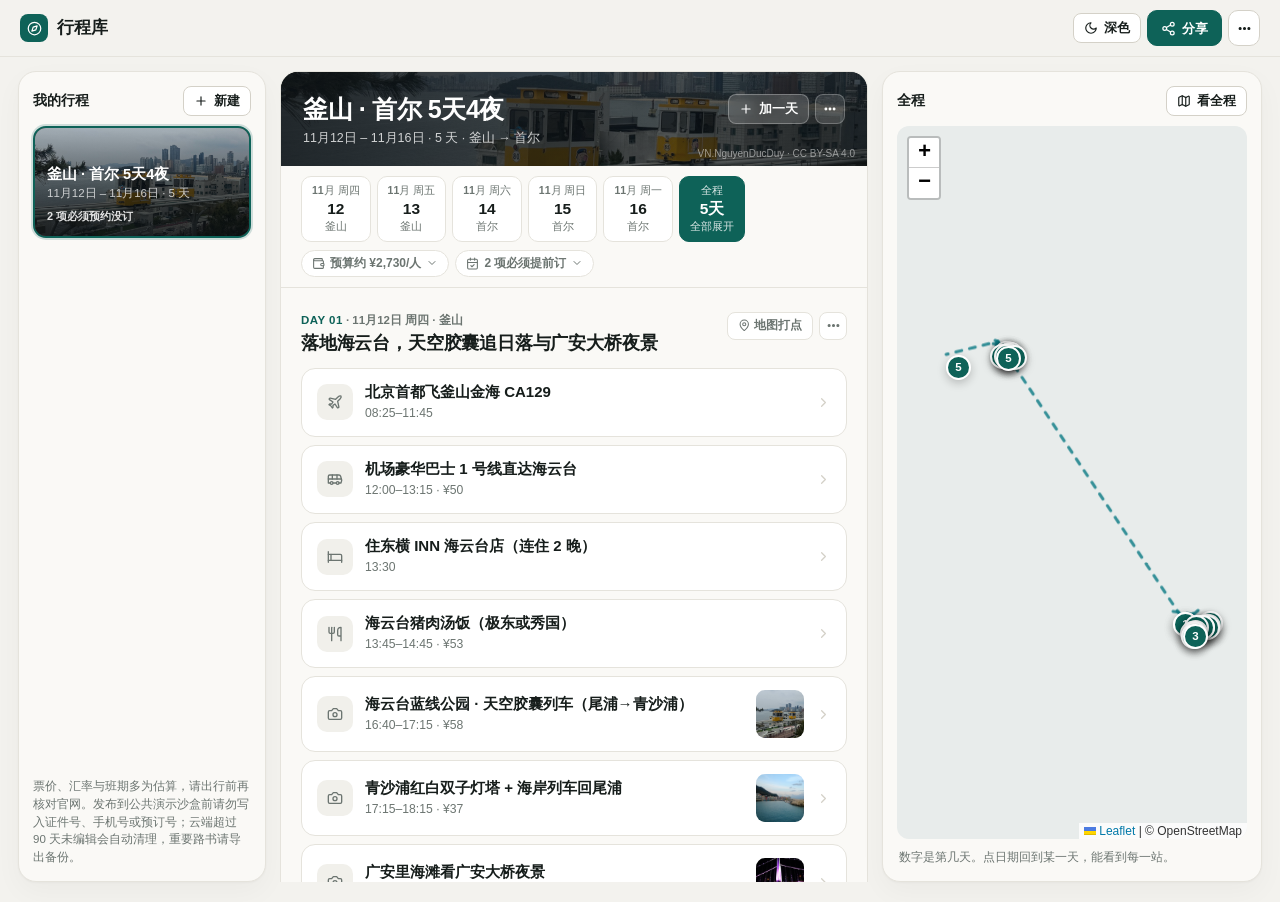
==== commit c44f80ff: "feat: minimal glanceable stop cards + click-to-open detail panel + unified single-accent palette" ====
--- a/busan-seoul-2026/index.html
+++ b/busan-seoul-2026/index.html
@@ -15,7 +15,7 @@
     }
   </script>
   <link rel="stylesheet" href="vendor/leaflet.css?v=1.9.4" />
-  <link rel="stylesheet" href="styles.css?v=5c2d73a0" />
+  <link rel="stylesheet" href="styles.css?v=2f9c6e3a" />
 </head>
 <body>
   <header class="top">
@@ -149,6 +149,10 @@
     </form>
   </dialog>
 
+  <dialog id="stop-detail" class="stop-detail">
+    <div id="detail-content"></div>
+  </dialog>
+
   <dialog id="stop-sheet" class="stop-sheet">
     <form method="dialog">
       <div class="stop-sheet-head">
@@ -235,7 +239,7 @@
   </dialog>
 
   <script src="data.js?v=bd16d10a"></script>
-  <script src="app.js?v=d1a323ff"></script>
+  <script src="app.js?v=94560877"></script>
   <script src="share.js?v=34f73781"></script>
 </body>
 </html>
--- a/busan-seoul-2026/styles.css
+++ b/busan-seoul-2026/styles.css
@@ -1,38 +1,35 @@
 /* ==========================================================================
-   Static Travel Guide — Clean Unified Stylesheet
-   Light Mode: Editorial Paper Handbook (C+D ②)
-   Dark Mode:  Midnight Voyage (html[data-theme="dark"])
+   Static Travel Guide — Minimal Unified Card + Detail Panel Stylesheet
+   Strict Monochrome + Single Accent Palette (Zero Rainbow Clutter)
    ========================================================================== */
 
 :root {
-  --bg: #f3f1eb;
-  --panel: #fbfaf6;
+  --bg: #f3f2ee;
+  --panel: #faf9f6;
   --surface: #ffffff;
-  --surface-subtle: #f4f2ec;
-  --ink: #15211d;
-  --muted: #64716c;
-  --line: #e4e0d5;
-  --line-strong: #d3cec1;
-  --accent: #0d5c54;
-  --accent-dark: #08423c;
-  --accent-soft: #e7f4f1;
-  --coral: #c2410c;
-  --coral-dark: #9a3412;
-  --coral-soft: #fff2eb;
-  --amber: #b45309;
-  --amber-soft: #fef4e6;
-  --ok: #047857;
-  --ok-soft: #e8faf2;
+  --surface-subtle: #f1f0eb;
+  --ink: #161d1b;
+  --muted: #6c7571;
+  --line: #e5e3dc;
+  --line-strong: #d4d1c8;
+  --accent: #0e6258;
+  --accent-dark: #094941;
+  --accent-soft: #e8f3f1;
+  --warn: #b45309;
+  --warn-soft: #fef5eb;
+  --danger: #b91c1c;
+  --danger-soft: #fef2f2;
   --radius: 18px;
-  --shadow: 0 1px 2px rgba(20, 32, 28, 0.03), 0 10px 28px rgba(20, 32, 28, 0.04);
-}
-
-.kind-sight, .cat-sight { --k: #0d6e64; --k-soft: #e6f5f2; --c: #0d9488; }
-.kind-food, .cat-food { --k: #c2410c; --k-soft: #fff1e6; --c: #ea580c; }
-.kind-stay, .cat-stay { --k: #1d4ed8; --k-soft: #e9effd; --c: #3b82f6; }
-.kind-transport, .cat-transport { --k: #0369a1; --k-soft: #e4f2fb; --c: #0ea5e9; }
-.cat-flight { --c: #0d9488; }
-.cat-other { --c: #64748b; }
+  --shadow: 0 1px 2px rgba(18, 26, 23, 0.03), 0 10px 28px rgba(18, 26, 23, 0.035);
+}
+
+/* Tonal single-hue steps for budget chart (no rainbow colors) */
+.cat-flight    { --bar-alpha: 1; }
+.cat-stay      { --bar-alpha: 0.78; }
+.cat-transport { --bar-alpha: 0.6; }
+.cat-sight     { --bar-alpha: 0.45; }
+.cat-food      { --bar-alpha: 0.32; }
+.cat-other     { --bar-alpha: 0.2; }
 
 * { box-sizing: border-box; }
 [hidden] { display: none !important; }
@@ -52,13 +49,14 @@
 .icon { width: 15px; height: 15px; flex-shrink: 0; }
 .muted { color: var(--muted); }
 .empty { margin: 0; padding: 20px 0; color: var(--muted); font-size: 13.5px; }
-
-/* Visibility & Role Modifiers */
+.print-only-notes { display: none; }
+
+/* Role Modifiers */
 .shared-readonly .edit-only { display: none !important; }
 .readonly-only { display: none !important; }
 .shared-readonly .readonly-only { display: inline-flex !important; }
 
-/* Buttons */
+/* Unified Calm Buttons */
 .btn {
   display: inline-flex;
   align-items: center;
@@ -70,7 +68,7 @@
   border: 1px solid var(--line-strong);
   background: var(--surface);
   color: var(--ink);
-  font-size: 13.5px;
+  font-size: 13px;
   font-weight: 600;
   line-height: 1;
   text-decoration: none;
@@ -80,35 +78,22 @@
 }
 .btn:hover { border-color: var(--accent); color: var(--accent); }
 .btn:active { transform: translateY(1px); }
-.btn:disabled { opacity: 0.45; cursor: default; }
-.btn-sm { height: 31px; padding: 0 10px; font-size: 12.5px; border-radius: 8px; }
+.btn:disabled { opacity: 0.4; cursor: default; }
+.btn-sm { height: 30px; padding: 0 10px; font-size: 12.5px; border-radius: 8px; }
 .btn-sm .icon { width: 14px; height: 14px; }
 
-.btn-primary {
+.btn-primary, .btn-book {
   background: var(--accent);
   border-color: var(--accent);
   color: #fff;
 }
-.btn-primary:hover { background: var(--accent-dark); border-color: var(--accent-dark); color: #fff; }
-
-.btn-book.required { background: var(--coral); border-color: var(--coral); color: #fff; }
-.btn-book.recommended { background: var(--amber); border-color: var(--amber); color: #fff; }
-
-.icon-btn {
-  display: inline-grid;
-  place-items: center;
-  width: 31px;
-  height: 31px;
-  border-radius: 8px;
-  border: 1px solid var(--line-strong);
-  background: var(--surface);
-  color: var(--muted);
-  cursor: pointer;
-}
-.icon-btn:hover { border-color: var(--accent); color: var(--accent); }
-.icon-btn.danger:hover { border-color: var(--coral); color: var(--coral); }
-
-/* Top Bar & Overflow Menus */
+.btn-primary:hover, .btn-book:hover {
+  background: var(--accent-dark);
+  border-color: var(--accent-dark);
+  color: #fff;
+}
+
+/* Top Bar & Menus */
 .top {
   position: sticky;
   top: 0;
@@ -118,7 +103,7 @@
   align-items: center;
   gap: 12px;
   padding: 10px 20px;
-  background: rgba(243, 241, 235, 0.9);
+  background: rgba(243, 242, 238, 0.9);
   border-bottom: 1px solid var(--line);
   backdrop-filter: blur(14px);
 }
@@ -126,50 +111,45 @@
 .brand-mark {
   display: grid;
   place-items: center;
-  width: 30px;
-  height: 30px;
+  width: 28px;
+  height: 28px;
   border-radius: 8px;
   background: var(--accent);
   color: #fff;
 }
-.brand h1 {
-  margin: 0;
-  font-size: 17.5px;
-  font-weight: 750;
-  letter-spacing: -0.01em;
-}
-.top-actions { display: flex; align-items: center; gap: 7px; }
+.brand h1 { margin: 0; font-size: 17px; font-weight: 750; letter-spacing: -0.01em; }
+.top-actions { display: flex; align-items: center; gap: 6px; }
 
 .share-status {
   display: inline-flex;
   align-items: center;
-  height: 27px;
+  height: 26px;
   padding: 0 9px;
   border-radius: 999px;
+  background: var(--accent-soft);
+  color: var(--accent);
   font-size: 12px;
-  font-weight: 650;
+  font-weight: 600;
   white-space: nowrap;
 }
-.share-status.saved, .share-status.public { background: var(--ok-soft); color: var(--ok); }
-.share-status.working { background: var(--accent-soft); color: var(--accent); }
-.share-status.error { background: var(--coral-soft); color: var(--coral); }
+.share-status.error { background: var(--danger-soft); color: var(--danger); }
 
 #conflict-reload-btn, #seed-update-btn {
-  border-color: var(--coral);
-  background: var(--coral-soft);
-  color: var(--coral-dark);
+  border-color: var(--warn);
+  background: var(--warn-soft);
+  color: var(--warn);
 }
 
 .more-menu { position: relative; }
 .more-menu summary { list-style: none; }
 .more-menu summary::-webkit-details-marker { display: none; }
-.btn-icon-more { width: 34px; padding: 0; }
+.btn-icon-more { width: 32px; padding: 0; }
 .more-popover {
   position: absolute;
   right: 0;
   top: calc(100% + 6px);
-  min-width: 192px;
-  padding: 6px;
+  min-width: 188px;
+  padding: 5px;
   border-radius: 12px;
   background: var(--surface);
   border: 1px solid var(--line);
@@ -194,20 +174,20 @@
   cursor: pointer;
 }
 .menu-item:hover { background: var(--surface-subtle); color: var(--accent); }
-.menu-item.danger-item { color: var(--coral); }
-.menu-item.danger-item:hover { background: var(--coral-soft); color: var(--coral-dark); }
+.menu-item.danger-item { color: var(--danger); }
+.menu-item.danger-item:hover { background: var(--danger-soft); }
 .menu-sep { border: 0; border-top: 1px solid var(--line); margin: 4px 6px; }
 @media (min-width: 721px) {
   .mobile-only-menu-item { display: none; }
 }
 
-/* 3-Column Desktop Workspace */
+/* 3-Column Desktop Layout */
 .layout {
   display: grid;
-  grid-template-columns: 256px minmax(0, 1fr) 380px;
+  grid-template-columns: 248px minmax(0, 1fr) 380px;
   gap: 14px;
   padding: 14px 18px 20px;
-  height: calc(100vh - 57px);
+  height: calc(100vh - 55px);
 }
 .shared-route .rail { display: none !important; }
 .shared-route .layout { grid-template-columns: minmax(0, 1fr) 400px; }
@@ -222,7 +202,7 @@
   box-shadow: var(--shadow);
 }
 
-/* Left Sidebar: Overlay Photo Trip Cards */
+/* Left Sidebar Trip Cards */
 .rail { padding: 14px; overflow: auto; }
 .rail-head, .map-bar {
   display: flex;
@@ -231,7 +211,7 @@
   gap: 8px;
   margin-bottom: 10px;
 }
-.rail h2, .map-bar h2 { margin: 0; font-size: 14.5px; font-weight: 750; }
+.rail h2, .map-bar h2 { margin: 0; font-size: 14px; font-weight: 750; }
 #trip-list { display: grid; gap: 10px; }
 
 .trip-card {
@@ -240,72 +220,49 @@
   flex-direction: column;
   justify-content: flex-end;
   width: 100%;
-  min-height: 118px;
+  min-height: 112px;
   padding: 0;
   border: 2px solid transparent;
-  border-radius: 14px;
-  background: #1b2824;
+  border-radius: 13px;
+  background: #1b2422;
   color: #fff;
   text-align: left;
   overflow: hidden;
   cursor: pointer;
-  transition: transform 0.15s, border-color 0.15s, box-shadow 0.15s;
+  transition: transform 0.15s, border-color 0.15s;
 }
 .trip-card:hover { transform: translateY(-1px); }
 .trip-card.active {
   border-color: var(--accent);
-  box-shadow: 0 0 0 2px rgba(13, 92, 84, 0.18);
+  box-shadow: 0 0 0 2px rgba(14, 98, 88, 0.18);
 }
 .trip-thumb {
   position: absolute;
   inset: 0;
   display: grid;
   place-items: center;
-  background: #233832 center / cover no-repeat;
-  opacity: 0.88;
+  background: #232f2c center / cover no-repeat;
 }
 .trip-thumb::after {
   content: "";
   position: absolute;
   inset: 0;
-  background: linear-gradient(180deg, rgba(10, 16, 20, 0.08) 0%, rgba(10, 16, 20, 0.82) 100%);
-}
-.trip-meta {
-  position: relative;
-  z-index: 1;
-  display: block;
-  padding: 12px 13px 11px;
-}
-.trip-meta b { display: block; font-size: 15px; font-weight: 750; line-height: 1.25; }
-.trip-meta span { display: block; margin-top: 2px; font-size: 11.5px; color: rgba(255, 255, 255, 0.78); }
-.trip-meta em {
+  background: linear-gradient(180deg, rgba(10, 15, 18, 0.1) 0%, rgba(10, 15, 18, 0.84) 100%);
+}
+.trip-meta { position: relative; z-index: 1; display: block; padding: 11px 12px 10px; }
+.trip-meta b { display: block; font-size: 14.5px; font-weight: 750; line-height: 1.25; }
+.trip-meta span { display: block; margin-top: 2px; font-size: 11.5px; color: rgba(255, 255, 255, 0.74); }
+.trip-meta em, .trip-meta .ok {
   display: inline-block;
-  margin-top: 6px;
-  padding: 2px 7px;
-  border-radius: 6px;
-  background: rgba(249, 115, 22, 0.25);
-  border: 1px solid rgba(251, 146, 60, 0.45);
-  color: #fed7aa;
+  margin-top: 5px;
   font-size: 11px;
   font-style: normal;
-  font-weight: 650;
-}
-.trip-meta .ok {
-  display: inline-block;
-  margin-top: 6px;
-  font-size: 11px;
-  font-weight: 650;
-  color: #6ee7b7;
-}
-.rail-note {
-  margin: auto 0 0;
-  padding-top: 14px;
-  color: var(--muted);
-  font-size: 11.5px;
-  line-height: 1.55;
-}
-
-/* Center Column: Unified Stage Shell */
+  font-weight: 600;
+  color: rgba(255, 255, 255, 0.86);
+}
+.rail-note { margin: auto 0 0; padding-top: 14px; color: var(--muted); font-size: 11.5px; line-height: 1.55; }
+
+/* Center Stage */
 main {
   min-height: 0;
   overflow: auto;
@@ -313,7 +270,6 @@
   flex-direction: column;
   gap: 10px;
 }
-
 .stage-shell {
   background: var(--panel);
   border: 1px solid var(--line);
@@ -322,11 +278,11 @@
   overflow: clip;
 }
 
-/* 1. Compact Atmospheric Stage Hero */
+/* 1. Atmospheric Header */
 .stage-hero {
   position: relative;
-  padding: 22px 24px 18px;
-  background: linear-gradient(135deg, #162a27 0%, #203b37 100%);
+  padding: 22px 22px 18px;
+  background: #1a2422;
   color: #fff;
   overflow: hidden;
 }
@@ -335,12 +291,11 @@
   position: absolute;
   inset: 0;
   background: var(--hero-img) center / cover no-repeat;
-  transform: scale(1.02);
 }
 .stage-hero-scrim {
   position: absolute;
   inset: 0;
-  background: linear-gradient(95deg, rgba(12, 19, 24, 0.82) 0%, rgba(12, 19, 24, 0.52) 60%, rgba(12, 19, 24, 0.68) 100%);
+  background: linear-gradient(95deg, rgba(12, 17, 20, 0.84) 0%, rgba(12, 17, 20, 0.56) 65%, rgba(12, 17, 20, 0.72) 100%);
 }
 .stage-hero-body {
   position: relative;
@@ -348,73 +303,35 @@
   display: flex;
   justify-content: space-between;
   align-items: flex-start;
-  gap: 16px;
-}
-.stage-hero-copy { min-width: 0; }
-.stage-hero h2 {
-  margin: 0;
-  font-size: clamp(21px, 2.4vw, 26px);
-  font-weight: 780;
-  letter-spacing: -0.015em;
-  line-height: 1.2;
-}
-.stage-sub {
-  margin: 6px 0 0;
-  font-size: 12.5px;
-  color: rgba(255, 255, 255, 0.8);
-  line-height: 1.45;
-}
-.stage-hero-tools {
-  display: flex;
-  align-items: center;
-  gap: 6px;
-  flex-shrink: 0;
-}
-.btn-hero-primary {
-  background: var(--accent);
-  border-color: rgba(255, 255, 255, 0.22);
-  color: #fff;
-}
-.btn-hero-primary:hover { background: var(--accent-dark); color: #fff; }
-.btn-hero-more {
-  width: 31px;
-  padding: 0;
-  background: rgba(255, 255, 255, 0.14);
-  border-color: rgba(255, 255, 255, 0.24);
-  color: #fff;
-  backdrop-filter: blur(6px);
-}
-.btn-hero-more:hover { background: rgba(255, 255, 255, 0.24); color: #fff; border-color: #fff; }
+  gap: 14px;
+}
+.stage-hero h2 { margin: 0; font-size: clamp(20px, 2.3vw, 25px); font-weight: 760; letter-spacing: -0.015em; line-height: 1.2; }
+.stage-sub { margin: 5px 0 0; font-size: 12.5px; color: rgba(255, 255, 255, 0.78); }
+.stage-hero-tools { display: flex; align-items: center; gap: 6px; flex-shrink: 0; }
+.btn-hero-primary { background: rgba(255, 255, 255, 0.16); border-color: rgba(255, 255, 255, 0.28); color: #fff; backdrop-filter: blur(6px); }
+.btn-hero-primary:hover { background: rgba(255, 255, 255, 0.26); border-color: #fff; color: #fff; }
+.btn-hero-more { width: 30px; padding: 0; background: rgba(255, 255, 255, 0.14); border-color: rgba(255, 255, 255, 0.24); color: #fff; }
+.btn-hero-more:hover { background: rgba(255, 255, 255, 0.26); border-color: #fff; color: #fff; }
 .hero-credit {
-  position: absolute;
-  right: 12px;
-  bottom: 6px;
-  z-index: 1;
-  font-size: 10px;
-  color: rgba(255, 255, 255, 0.55);
-  text-decoration: none;
-  max-width: 45%;
-  overflow: hidden;
-  text-overflow: ellipsis;
-  white-space: nowrap;
-}
-.hero-credit:hover { color: #fff; text-decoration: underline; }
-
-/* 2. Sticky Integrated Date Tabs + Quick Pills */
+  position: absolute; right: 12px; bottom: 5px; z-index: 1;
+  font-size: 10px; color: rgba(255, 255, 255, 0.5); text-decoration: none;
+  max-width: 45%; overflow: hidden; text-overflow: ellipsis; white-space: nowrap;
+}
+
+/* 2. Sticky Date Strip + Monochrome Quick Pills */
 .stage-sticky {
   position: sticky;
   top: 0;
   z-index: 25;
-  padding: 10px 22px 10px;
-  background: rgba(251, 250, 246, 0.94);
+  padding: 10px 20px;
+  background: rgba(250, 249, 246, 0.94);
   border-bottom: 1px solid var(--line);
   backdrop-filter: blur(12px);
 }
-
 .day-tabs {
   display: flex;
   align-items: stretch;
-  gap: 7px;
+  gap: 6px;
   overflow-x: auto;
   scrollbar-width: none;
 }
@@ -425,9 +342,9 @@
   flex-direction: column;
   align-items: center;
   justify-content: center;
-  min-width: 68px;
-  padding: 6px 11px;
-  border-radius: 11px;
+  min-width: 64px;
+  padding: 5px 10px;
+  border-radius: 10px;
   border: 1px solid var(--line);
   background: var(--surface);
   color: var(--ink);
@@ -436,16 +353,16 @@
   transition: background 0.15s, border-color 0.15s, color 0.15s;
 }
 .day-tab:hover { border-color: var(--accent); }
-.dt-top { font-size: 10.5px; color: var(--muted); font-weight: 600; white-space: nowrap; }
-.dt-num { font-size: 16px; font-weight: 800; line-height: 1.15; margin: 1px 0; font-variant-numeric: tabular-nums; }
-.dt-city { font-size: 11px; color: var(--muted); font-weight: 600; max-width: 72px; overflow: hidden; text-overflow: ellipsis; white-space: nowrap; }
+.dt-top { font-size: 10.5px; color: var(--muted); font-weight: 550; white-space: nowrap; }
+.dt-num { font-size: 15.5px; font-weight: 800; line-height: 1.15; margin: 1px 0; font-variant-numeric: tabular-nums; }
+.dt-city { font-size: 11px; color: var(--muted); font-weight: 550; max-width: 70px; overflow: hidden; text-overflow: ellipsis; white-space: nowrap; }
 
 .day-tab.active {
   background: var(--accent);
   border-color: var(--accent);
   color: #fff;
 }
-.day-tab.active .dt-top, .day-tab.active .dt-city { color: rgba(255, 255, 255, 0.85); }
+.day-tab.active .dt-top, .day-tab.active .dt-city { color: rgba(255, 255, 255, 0.84); }
 
 .quick-pills {
   display: flex;
@@ -461,33 +378,32 @@
   display: inline-flex;
   align-items: center;
   gap: 5px;
-  height: 28px;
+  height: 27px;
   padding: 0 10px;
   border-radius: 999px;
   border: 1px solid var(--line);
   background: var(--surface);
-  color: var(--ink);
+  color: var(--muted);
   font-size: 12px;
-  font-weight: 650;
+  font-weight: 600;
   cursor: pointer;
   white-space: nowrap;
 }
-.q-pill .icon { width: 13px; height: 13px; color: var(--accent); }
-.q-pill.due .icon { color: var(--amber); }
-.q-pill.done .icon { color: var(--ok); }
+.q-pill .icon { width: 13px; height: 13px; color: var(--muted); }
 .q-pill.open, .q-pill:hover {
   border-color: var(--accent);
   background: var(--accent-soft);
-  color: var(--accent-dark);
-}
+  color: var(--accent);
+}
+.q-pill.open .icon, .q-pill:hover .icon { color: var(--accent); }
 .chev { display: inline-grid; transition: transform 0.15s; }
 .chev .icon { width: 12px; height: 12px; }
 .chev.up { transform: rotate(180deg); }
 
-/* Expandable Drawers (Bookings, Visa, Budget) */
+/* Expandable Drawers */
 .drawer-panel {
-  margin: 12px 22px 4px;
-  padding: 15px 18px;
+  margin: 12px 20px 4px;
+  padding: 15px 16px;
   border-radius: 14px;
   background: var(--surface);
   border: 1px solid var(--line);
@@ -501,7 +417,7 @@
   border-bottom: 1px solid var(--line);
   margin-bottom: 12px;
 }
-.drawer-head b { display: block; font-size: 14.5px; }
+.drawer-head b { display: block; font-size: 14px; }
 .drawer-sub { display: block; margin-top: 2px; font-size: 12px; color: var(--muted); }
 .drawer-close {
   border: 0;
@@ -510,20 +426,12 @@
   padding: 4px 10px;
   border-radius: 6px;
   font-size: 12px;
-  font-weight: 650;
+  font-weight: 600;
   cursor: pointer;
-  white-space: nowrap;
-}
-.drawer-close:hover { color: var(--ink); }
-.section-title { margin: 14px 0 8px; font-size: 13px; font-weight: 750; color: var(--ink); }
-
-.book-row {
-  display: flex;
-  align-items: center;
-  gap: 10px;
-  padding: 8px 0;
-  border-top: 1px solid var(--line);
-}
+}
+.section-title { margin: 14px 0 8px; font-size: 12.5px; font-weight: 700; color: var(--muted); }
+
+.book-row { display: flex; align-items: center; gap: 10px; padding: 8px 0; border-top: 1px solid var(--line); }
 .book-row:first-of-type { border-top: 0; padding-top: 0; }
 .book-name { flex: 1; min-width: 0; }
 .book-name b { display: block; font-size: 13.5px; }
@@ -533,144 +441,86 @@
   display: inline-block;
   padding: 1.5px 7px;
   border-radius: 5px;
+  background: var(--surface-subtle);
+  color: var(--muted);
   font-size: 11px;
-  font-weight: 700;
+  font-weight: 650;
   white-space: nowrap;
 }
-.flag.required { background: var(--coral-soft); color: var(--coral); border: 1px solid rgba(194, 65, 12, 0.25); }
-.flag.recommended { background: var(--amber-soft); color: var(--amber); border: 1px solid rgba(180, 83, 9, 0.25); }
-.flag.is-booked { background: var(--ok-soft); color: var(--ok); border-color: rgba(4, 120, 87, 0.25); }
-
-/* Visa Drawer */
+.flag.required { background: var(--warn-soft); color: var(--warn); }
+
+/* Visa & Budget Drawers */
 .visa-meta { display: grid; gap: 6px; margin-bottom: 12px; }
 .visa-meta p { display: grid; grid-template-columns: 44px minmax(0, 1fr); gap: 8px; margin: 0; font-size: 12.8px; }
 .visa-meta b { color: var(--muted); }
 .visa-actions { display: flex; flex-wrap: wrap; gap: 8px; margin-bottom: 10px; }
 .visa-docs, .visa-tips { list-style: none; margin: 0; padding: 0; display: grid; gap: 6px; }
 .visa-doc {
-  display: flex;
-  align-items: flex-start;
-  gap: 9px;
-  padding: 8px 11px;
-  border: 1px solid var(--line);
-  border-radius: 10px;
-  background: var(--panel);
-  cursor: pointer;
-}
-.visa-doc.on { background: var(--ok-soft); border-color: rgba(4, 120, 87, 0.3); }
+  display: flex; align-items: flex-start; gap: 9px; padding: 8px 11px;
+  border: 1px solid var(--line); border-radius: 10px; background: var(--panel); cursor: pointer;
+}
+.visa-doc.on { background: var(--accent-soft); border-color: rgba(14, 98, 88, 0.28); }
 .visa-doc b { display: block; font-size: 13px; }
 .visa-doc small { display: block; color: var(--muted); font-size: 11.8px; }
 .visa-tips li { font-size: 12.5px; color: var(--muted); padding-left: 12px; position: relative; }
 .visa-tips li::before { content: "•"; position: absolute; left: 0; color: var(--accent); }
 .visa-note { margin: 10px 0 0; font-size: 11.5px; color: var(--muted); }
 
-/* Budget Drawer & Flight Watch */
 .origin-pick { display: flex; align-items: center; gap: 10px; margin-bottom: 10px; }
-.origin-label { font-size: 12px; font-weight: 700; color: var(--muted); }
+.origin-label { font-size: 12px; font-weight: 650; color: var(--muted); }
 .origin-seg { display: inline-flex; gap: 6px; flex-wrap: wrap; }
 .origin-btn {
-  height: 28px;
-  padding: 0 11px;
-  border-radius: 999px;
-  border: 1px solid var(--line-strong);
-  background: var(--panel);
-  font-size: 12.5px;
-  font-weight: 650;
-  cursor: pointer;
+  height: 28px; padding: 0 11px; border-radius: 999px;
+  border: 1px solid var(--line-strong); background: var(--panel);
+  font-size: 12px; font-weight: 600; cursor: pointer;
 }
 .origin-btn.active { background: var(--accent); border-color: var(--accent); color: #fff; }
 .origin-brief { margin: 0 0 10px; font-size: 12.5px; color: var(--muted); line-height: 1.55; }
 
 .flight-watch {
-  display: flex;
-  flex-wrap: wrap;
-  justify-content: space-between;
-  align-items: center;
-  gap: 10px;
-  padding: 10px 13px;
-  margin-bottom: 12px;
-  border-radius: 10px;
-  background: var(--panel);
-  border: 1px solid var(--line);
+  display: flex; flex-wrap: wrap; justify-content: space-between; align-items: center;
+  gap: 10px; padding: 10px 13px; margin-bottom: 12px;
+  border-radius: 10px; background: var(--panel); border: 1px solid var(--line);
 }
 .flight-watch-info { display: flex; align-items: center; gap: 8px; flex: 1 1 220px; }
 .fw-badge {
-  display: inline-flex;
-  align-items: center;
-  gap: 4px;
-  padding: 3px 8px;
-  border-radius: 6px;
-  background: var(--accent-soft);
-  color: var(--accent);
-  font-size: 11.5px;
-  font-weight: 700;
-  white-space: nowrap;
+  display: inline-flex; align-items: center; gap: 4px; padding: 3px 8px;
+  border-radius: 6px; background: var(--accent-soft); color: var(--accent);
+  font-size: 11.5px; font-weight: 700; white-space: nowrap;
 }
 .fw-route b { display: block; font-size: 13px; }
 .fw-route small { display: block; font-size: 11.5px; color: var(--muted); }
 .flight-watch-actions { display: flex; gap: 6px; flex-wrap: wrap; }
 
-.budget-bar {
-  display: flex;
-  height: 6px;
-  border-radius: 999px;
-  overflow: hidden;
-  gap: 2px;
-  margin-bottom: 10px;
-}
-.budget-bar span { background: var(--c, var(--accent)); border-radius: 999px; }
-.budget-ledger {
-  display: grid;
-  grid-template-columns: repeat(2, minmax(0, 1fr));
-  gap: 2px 24px;
-}
+.budget-bar { display: flex; height: 6px; border-radius: 999px; overflow: hidden; gap: 2px; margin-bottom: 10px; }
+.budget-bar span { background: var(--accent); opacity: var(--bar-alpha, 0.5); border-radius: 999px; }
+.budget-ledger { display: grid; grid-template-columns: repeat(2, minmax(0, 1fr)); gap: 2px 24px; }
 .ledger-row {
-  display: grid;
-  grid-template-columns: minmax(0, 1fr) auto auto;
-  gap: 10px;
-  align-items: center;
-  padding: 6px 0;
-  border-bottom: 1px solid var(--line);
-  font-size: 12.8px;
-  font-variant-numeric: tabular-nums;
+  display: grid; grid-template-columns: minmax(0, 1fr) auto auto; gap: 10px; align-items: center;
+  padding: 6px 0; border-bottom: 1px solid var(--line); font-size: 12.8px; font-variant-numeric: tabular-nums;
 }
 .budget-ledger.single-col .ledger-row { grid-template-columns: minmax(0, 1fr) auto; }
 .ledger-name { display: inline-flex; align-items: center; gap: 7px; font-weight: 600; }
-.ledger-name i { width: 8px; height: 8px; border-radius: 50%; background: var(--c, var(--accent)); }
+.ledger-name i { width: 8px; height: 8px; border-radius: 50%; background: var(--accent); opacity: var(--bar-alpha, 0.6); }
 .ledger-name em { font-style: normal; color: var(--muted); font-size: 11.5px; font-weight: 500; }
 .ledger-local { color: var(--muted); font-size: 12px; }
 .ledger-cny { font-weight: 700; min-width: 3.8em; text-align: right; }
 
 .budget-days, .budget-rows { list-style: none; margin: 0; padding: 0; }
 .budget-day-btn {
-  display: grid;
-  grid-template-columns: 92px minmax(0, 1fr) auto;
-  align-items: center;
-  gap: 10px;
-  width: 100%;
-  padding: 6px 8px;
-  border: 0;
-  border-radius: 8px;
-  background: transparent;
-  text-align: left;
-  cursor: pointer;
-  font-size: 12.5px;
+  display: grid; grid-template-columns: 92px minmax(0, 1fr) auto; align-items: center; gap: 10px;
+  width: 100%; padding: 6px 8px; border: 0; border-radius: 8px; background: transparent;
+  text-align: left; cursor: pointer; font-size: 12.5px;
 }
 .budget-day-btn:hover { background: var(--panel); }
-.bd-date small { margin-left: 5px; color: var(--muted); }
+.bd-date small, .bd-amt small { margin-left: 5px; color: var(--muted); }
 .bd-bar { height: 5px; border-radius: 999px; background: var(--surface-subtle); overflow: hidden; }
 .bd-bar i { display: block; height: 100%; background: var(--accent); border-radius: 999px; }
 .bd-amt { text-align: right; font-variant-numeric: tabular-nums; }
-.bd-amt small { margin-left: 5px; color: var(--muted); }
 
 .budget-rows li {
-  display: flex;
-  justify-content: space-between;
-  align-items: baseline;
-  gap: 12px;
-  padding: 7px 0;
-  border-bottom: 1px solid var(--line);
-  font-size: 12.8px;
+  display: flex; justify-content: space-between; align-items: baseline; gap: 12px;
+  padding: 7px 0; border-bottom: 1px solid var(--line); font-size: 12.8px;
 }
 .budget-rows li:last-child { border-bottom: 0; }
 .budget-rows small { display: block; color: var(--muted); font-size: 11.8px; margin-top: 1px; }
@@ -678,15 +528,17 @@
 .budget-rows .rmb { margin-left: 5px; color: var(--muted); font-weight: 500; font-size: 11.5px; }
 .budget-note { margin: 10px 0 0; font-size: 11.8px; color: var(--muted); line-height: 1.55; }
 
-/* 3. Daily Itinerary Sections (C+D ② Editorial Paper + Dark Mode Timeline) */
+/* ==========================================================================
+   3. Clean Minimal Day Sections + Glanceable Stop Cards
+   ========================================================================== */
 .stage-days {
-  padding: 6px 24px 8px;
+  padding: 6px 20px 10px;
 }
 .day {
-  padding: 18px 0 10px;
+  padding: 18px 0 12px;
 }
 .day + .day {
-  border-top: 2px solid var(--line);
+  border-top: 1px solid var(--line);
 }
 
 .day-head {
@@ -694,42 +546,33 @@
   justify-content: space-between;
   align-items: flex-start;
   gap: 12px;
-  padding-bottom: 12px;
-  border-bottom: 1.5px solid var(--ink);
-  margin-bottom: 4px;
+  margin-bottom: 12px;
 }
 .day-head-info { min-width: 0; }
 .day-kicker {
   margin: 0;
   font-size: 11.5px;
-  font-weight: 650;
-  color: var(--muted);
-  letter-spacing: 0.02em;
+  font-weight: 600;
+  color: var(--muted);
 }
 .day-kicker b {
   color: var(--accent);
-  font-weight: 800;
-  letter-spacing: 0.05em;
+  font-weight: 750;
+  letter-spacing: 0.04em;
 }
 .day-head h3 {
   margin: 3px 0 0;
-  font-family: "Songti SC", "Noto Serif SC", Georgia, serif;
-  font-size: 20px;
+  font-size: 18px;
   font-weight: 750;
-  line-height: 1.28;
+  line-height: 1.3;
   color: var(--ink);
+  letter-spacing: -0.01em;
 }
 .weather-strip {
-  display: inline-flex;
-  flex-wrap: wrap;
-  align-items: center;
-  gap: 5px;
-  margin: 6px 0 0;
+  margin: 3px 0 0;
   font-size: 12px;
   color: var(--muted);
 }
-.weather-strip .icon { width: 13px; height: 13px; color: var(--amber); }
-.weather-strip b { color: var(--ink); font-weight: 650; }
 
 .day-tools {
   display: flex;
@@ -741,464 +584,373 @@
   display: inline-flex;
   align-items: center;
   gap: 4px;
-  height: 29px;
+  height: 28px;
   padding: 0 10px;
-  border-radius: 999px;
-  border: 1px solid var(--line-strong);
+  border-radius: 8px;
+  border: 1px solid var(--line);
   background: var(--surface);
-  color: var(--ink);
+  color: var(--muted);
   font-size: 12px;
-  font-weight: 650;
+  font-weight: 600;
   text-decoration: none;
   white-space: nowrap;
   cursor: pointer;
 }
-.day-act-chip .icon { width: 13px; height: 13px; }
-.day-act-chip.primary {
-  background: var(--accent-soft);
-  border-color: rgba(13, 92, 84, 0.25);
-  color: var(--accent);
-}
+.day-act-chip .icon { width: 12.5px; height: 12.5px; }
 .day-act-chip:hover { border-color: var(--accent); color: var(--accent); }
 .day-act-icon {
   display: inline-grid;
   place-items: center;
-  width: 29px;
-  height: 29px;
-  border-radius: 999px;
-  border: 1px solid var(--line-strong);
+  width: 28px;
+  height: 28px;
+  border-radius: 8px;
+  border: 1px solid var(--line);
   background: var(--surface);
   color: var(--muted);
   cursor: pointer;
 }
 .day-act-icon:hover { border-color: var(--accent); color: var(--accent); }
 
-/* Timeline Stops */
-.stops { list-style: none; margin: 0; padding: 0; }
+/* Minimal Stop Cards (Zero Wall-of-Text — Tap to Open Detail Panel) */
+.stops {
+  list-style: none;
+  margin: 0;
+  padding: 0;
+  display: grid;
+  gap: 8px;
+}
 .stop {
-  display: grid;
-  grid-template-columns: 36px minmax(0, 1fr);
+  scroll-margin-top: calc(var(--top-h, 55px) + var(--tabs-h, 96px) + 12px);
+}
+.stop.optional { opacity: 0.78; }
+
+.s-card {
+  display: flex;
+  align-items: center;
   gap: 12px;
-  scroll-margin-top: calc(var(--top-h, 56px) + var(--tabs-h, 96px) + 12px);
-}
-.stop.optional { opacity: 0.82; }
-
-.cd-rail {
-  display: flex;
-  flex-direction: column;
-  align-items: center;
-  padding-top: 15px;
-  position: relative;
-}
-.cd-icon-node {
+  padding: 13px 15px;
+  border-radius: 14px;
+  background: var(--surface);
+  border: 1px solid var(--line);
+  cursor: pointer;
+  transition: border-color 0.15s, transform 0.12s, box-shadow 0.15s;
+}
+.s-card:hover {
+  border-color: var(--accent);
+  box-shadow: 0 4px 14px rgba(15, 23, 20, 0.05);
+}
+.s-card:active {
+  transform: scale(0.992);
+}
+
+.s-card-icon {
   display: grid;
   place-items: center;
-  width: 28px;
-  height: 28px;
-  border-radius: 50%;
-  background: var(--k-soft, var(--accent-soft));
-  color: var(--k, var(--accent));
-  border: 1px solid rgba(13, 92, 84, 0.16);
+  width: 36px;
+  height: 36px;
+  border-radius: 10px;
+  background: var(--surface-subtle);
+  color: var(--muted);
   flex-shrink: 0;
-  z-index: 1;
-}
-.cd-icon-node .icon { width: 14px; height: 14px; }
-.cd-icon-node.tr {
-  width: 26px;
-  height: 26px;
-  background: #e6eff8;
-  color: #1d4ed8;
-  border-color: rgba(29, 78, 216, 0.18);
-}
-.cd-num {
-  margin-top: 4px;
-  font-family: ui-monospace, SFMono-Regular, Menlo, monospace;
-  font-size: 10.5px;
-  font-weight: 800;
-  color: var(--k, var(--accent));
-  line-height: 1;
-}
-.cd-line {
+}
+.s-card-icon .icon { width: 16px; height: 16px; }
+
+.s-card-body {
   flex: 1;
-  width: 2px;
-  min-height: 14px;
-  margin: 6px 0 -15px;
-  background: var(--line);
-}
-.cd-line.tr {
-  margin-top: 5px;
-  background: repeating-linear-gradient(var(--line-strong) 0 4px, transparent 4px 8px);
-}
-.stop:last-child .cd-line { display: none; }
-
-.cd-body {
-  padding: 15px 0;
-  border-bottom: 1px solid var(--line);
   min-width: 0;
 }
-.cd-body.is-transit {
-  padding: 12px 0;
-  border-bottom: 1px dashed var(--line);
-}
-.stop:last-child .cd-body { border-bottom: 0; }
-
-.cd-meta-row {
-  display: flex;
-  justify-content: space-between;
-  align-items: center;
-  gap: 8px;
-}
-.cd-meta-left {
-  display: flex;
-  flex-wrap: wrap;
-  align-items: center;
-  gap: 6px;
-  min-width: 0;
-}
-.cd-time {
-  font-family: ui-monospace, SFMono-Regular, Menlo, monospace;
-  font-size: 12.5px;
-  font-weight: 700;
-  color: var(--muted);
-  font-variant-numeric: tabular-nums;
-}
-.cd-kind-pill {
-  padding: 1.5px 7px;
-  border-radius: 5px;
-  background: var(--k-soft, var(--accent-soft));
-  color: var(--k, var(--accent));
-  font-size: 11px;
-  font-weight: 750;
-}
-.cd-kind-pill.tr { background: #e6eff8; color: #1d4ed8; }
-.opt-tag {
-  padding: 1.5px 6px;
-  border-radius: 5px;
-  background: var(--surface-subtle);
-  color: var(--muted);
-  font-size: 11px;
-  font-weight: 650;
-}
-.price {
-  padding: 1.5px 7px;
-  border-radius: 5px;
-  background: var(--surface-subtle);
-  color: var(--muted);
-  font-size: 11.5px;
-  font-weight: 650;
-  font-variant-numeric: tabular-nums;
-}
-.price.free {
-  background: var(--ok-soft);
-  color: var(--ok);
-}
-
-/* Desktop Hover Reorder vs Mobile '...' Trigger */
-.stop-edit { flex-shrink: 0; display: flex; align-items: center; }
-.stop-edit-desktop { display: none; align-items: center; gap: 4px; }
-.stop-chip-btn {
-  display: inline-flex;
-  align-items: center;
-  gap: 3px;
-  height: 26px;
-  padding: 0 7px;
-  border-radius: 6px;
-  border: 1px solid var(--line-strong);
-  background: var(--surface);
-  color: var(--muted);
-  font-size: 11.5px;
-  font-weight: 600;
-  cursor: pointer;
-}
-.stop-chip-btn .icon { width: 12px; height: 12px; }
-.stop-chip-btn:hover { border-color: var(--accent); color: var(--accent); }
-.stop-more-btn {
-  display: inline-grid;
-  place-items: center;
-  width: 28px;
-  height: 28px;
-  margin: -3px -5px -3px 0;
-  border: 0;
-  border-radius: 7px;
-  background: transparent;
-  color: var(--muted);
-  cursor: pointer;
-}
-.stop-more-btn:hover { background: var(--surface-subtle); color: var(--ink); }
-
-@media (hover: hover) and (min-width: 820px) {
-  .stop-edit-desktop { display: inline-flex; }
-  .stop-more-btn { display: none; }
-  .stop-edit { opacity: 0; transition: opacity 0.15s; }
-  .stop:hover .stop-edit, .stop:focus-within .stop-edit { opacity: 1; }
-}
-
-.cd-transit-name {
-  margin: 4px 0 0;
+.s-card-title {
+  margin: 0;
   font-size: 15px;
-  font-weight: 720;
+  font-weight: 660;
   color: var(--ink);
   line-height: 1.35;
-}
-.cd-main-row {
-  display: flex;
-  align-items: flex-start;
-  gap: 14px;
-  margin-top: 5px;
-}
-.cd-text { flex: 1; min-width: 0; }
-.cd-text h4 {
-  margin: 0;
-  font-size: 16.5px;
-  font-weight: 750;
-  color: var(--ink);
-  line-height: 1.32;
-  letter-spacing: -0.01em;
-}
-.cd-why {
-  margin: 5px 0 0;
-  font-size: 13.5px;
-  line-height: 1.58;
-  color: var(--ink);
-}
-.cd-desc {
-  margin: 4px 0 0;
-  font-size: 13px;
-  line-height: 1.58;
-  color: var(--muted);
-}
-
-/* Right Square Thumbnail */
-.cd-thumb {
-  position: relative;
-  width: 88px;
-  height: 88px;
-  padding: 0;
-  border: 1px solid var(--line);
-  border-radius: 11px;
+  overflow: hidden;
+  text-overflow: ellipsis;
+  white-space: nowrap;
+}
+.s-card-meta {
+  margin: 2px 0 0;
+  font-size: 12.2px;
+  color: var(--muted);
+  font-variant-numeric: tabular-nums;
+  overflow: hidden;
+  text-overflow: ellipsis;
+  white-space: nowrap;
+}
+
+.s-card-thumb {
+  width: 48px;
+  height: 48px;
+  border-radius: 9px;
   overflow: hidden;
   background: var(--surface-subtle);
   flex-shrink: 0;
-  cursor: zoom-in;
-}
-.cd-thumb img {
+}
+.s-card-thumb img {
   display: block;
   width: 100%;
   height: 100%;
   object-fit: cover;
-  transition: transform 0.2s ease;
-}
-.cd-thumb:hover img { transform: scale(1.05); }
-.cd-thumb-tag {
+}
+.s-card-arrow {
+  color: var(--line-strong);
+  display: inline-grid;
+  flex-shrink: 0;
+}
+.s-card:hover .s-card-arrow { color: var(--accent); }
+
+.day-pager {
+  display: flex;
+  justify-content: space-between;
+  align-items: center;
+  gap: 8px;
+  padding-top: 12px;
+  margin-top: 10px;
+}
+
+/* ==========================================================================
+   4. Stop Card Detail Panel (<dialog id="stop-detail">)
+   ========================================================================== */
+.stop-detail {
+  width: min(460px, calc(100vw - 24px));
+  max-height: min(86vh, 720px);
+  overflow: auto;
+  border-radius: 20px;
+  background: var(--surface);
+  border: 1px solid var(--line);
+}
+.dp-cover {
+  position: relative;
+  margin: 0;
+  height: 200px;
+  background: #141b1a;
+}
+.dp-cover img {
+  display: block;
+  width: 100%;
+  height: 100%;
+  object-fit: cover;
+}
+.dp-credit {
   position: absolute;
-  top: 5px;
-  right: 5px;
-  padding: 1px 5px;
-  border-radius: 4px;
-  background: rgba(12, 18, 22, 0.68);
-  backdrop-filter: blur(4px);
+  right: 10px;
+  bottom: 8px;
+  padding: 2px 7px;
+  border-radius: 5px;
+  background: rgba(0, 0, 0, 0.55);
+  color: rgba(255, 255, 255, 0.82);
+  font-size: 10.5px;
+  text-decoration: none;
+  max-width: 70%;
+  overflow: hidden;
+  text-overflow: ellipsis;
+  white-space: nowrap;
+}
+.dp-close {
+  display: grid;
+  place-items: center;
+  width: 32px;
+  height: 32px;
+  border-radius: 50%;
+  border: 1px solid var(--line);
+  background: var(--panel);
+  color: var(--muted);
+  cursor: pointer;
+  flex-shrink: 0;
+}
+.dp-close:hover { color: var(--ink); border-color: var(--ink); }
+.dp-close.on-photo {
+  position: absolute;
+  top: 12px;
+  right: 12px;
+  border-color: rgba(255, 255, 255, 0.25);
+  background: rgba(15, 20, 24, 0.62);
   color: #fff;
-  font-size: 10px;
-  font-weight: 650;
-}
-
-.book-inline {
-  display: flex;
-  flex-wrap: wrap;
-  align-items: center;
-  gap: 6px 8px;
-  margin-top: 7px;
-  font-size: 12.2px;
-  color: var(--muted);
-}
-.book-inline-note { flex: 1 1 180px; min-width: 0; }
-
-.stop-more { margin-top: 6px; }
-.stop-more summary {
+  backdrop-filter: blur(6px);
+}
+
+.dp-body {
+  padding: 18px 20px 18px;
+}
+.dp-head {
+  display: flex;
+  justify-content: space-between;
+  align-items: flex-start;
+  gap: 12px;
+}
+.dp-kicker {
+  margin: 0;
+  font-size: 12px;
+  font-weight: 600;
+  color: var(--accent);
+}
+.dp-title {
+  margin: 4px 0 0;
+  font-size: 19px;
+  font-weight: 760;
+  line-height: 1.3;
+  color: var(--ink);
+}
+
+.dp-sections {
+  display: grid;
+  gap: 8px;
+  margin-top: 14px;
+}
+.dp-sec {
+  padding: 10px 13px;
+  border-radius: 11px;
+  background: var(--panel);
+  border: 1px solid var(--line);
+}
+.dp-sec p {
+  margin: 3px 0 0;
+  font-size: 13.5px;
+  line-height: 1.65;
+  color: var(--ink);
+}
+.dp-addr p {
+  font-size: 12.5px;
+  color: var(--muted);
+}
+.dp-label {
+  display: inline-block;
+  font-size: 11px;
+  font-weight: 700;
+  color: var(--muted);
+}
+.dp-book-head {
+  display: flex;
+  justify-content: space-between;
+  align-items: center;
+  gap: 8px;
+}
+
+.booked-inline-toggle {
+  position: relative;
   display: inline-flex;
   align-items: center;
   gap: 4px;
+  height: 26px;
+  padding: 0 10px;
+  border-radius: 999px;
+  border: 1px solid var(--line-strong);
+  background: var(--panel);
   color: var(--muted);
   font-size: 12px;
   font-weight: 600;
   cursor: pointer;
-  list-style: none;
-}
-.stop-more summary::-webkit-details-marker { display: none; }
-.stop-more summary::after { content: "▾"; font-size: 10px; transition: transform 0.15s; }
-.stop-more[open] summary::after { transform: rotate(180deg); }
-.stop-more-body {
-  margin-top: 6px;
-  padding: 9px 12px;
-  border-radius: 9px;
+}
+.booked-inline-toggle input { position: absolute; opacity: 0; width: 1px; height: 1px; pointer-events: none; }
+.booked-inline-toggle .icon { width: 12.5px; height: 12.5px; }
+.booked-inline-toggle.on {
+  border-color: var(--accent);
+  background: var(--accent-soft);
+  color: var(--accent);
+}
+
+.dp-actions {
+  display: flex;
+  flex-wrap: wrap;
+  gap: 8px;
+  margin-top: 18px;
+}
+.dp-actions .btn {
+  height: 36px;
+  font-size: 13px;
+}
+
+.dp-manage {
+  display: flex;
+  align-items: center;
+  gap: 6px;
+  margin-top: 16px;
+  padding-top: 12px;
+  border-top: 1px solid var(--line);
+}
+.dp-m-btn {
+  display: inline-flex;
+  align-items: center;
+  gap: 4px;
+  height: 30px;
+  padding: 0 9px;
+  border-radius: 7px;
+  border: 0;
   background: var(--surface-subtle);
   color: var(--muted);
-  font-size: 12.5px;
-  line-height: 1.6;
-}
-.stop-more-body p { margin: 0 0 5px; }
-.stop-more-body p:last-child { margin-bottom: 0; }
-.cost-line { display: flex; align-items: flex-start; gap: 6px; }
-.cost-line .icon { width: 13px; height: 13px; margin-top: 3px; }
-
-/* Editorial Inline Actions (Light) / Subtle Pills (Dark) */
-.cd-links {
-  display: flex;
-  flex-wrap: wrap;
-  align-items: center;
-  gap: 7px 14px;
-  margin-top: 9px;
-}
-.cd-links:empty { display: none; }
-.cd-act-book {
-  display: inline-flex;
-  align-items: center;
-  gap: 4px;
-  height: 26px;
-  padding: 0 9px;
-  border-radius: 6px;
-  background: #ea580c;
-  color: #fff;
   font-size: 12px;
-  font-weight: 700;
-  text-decoration: none;
-}
-.cd-act-book.recommended { background: #d97706; }
-.cd-act-book .icon { width: 12.5px; height: 12.5px; }
-
-.cd-link {
-  display: inline-flex;
-  align-items: center;
-  gap: 4px;
-  padding: 0 0 1px;
-  border: 0;
-  border-bottom: 1px solid rgba(13, 92, 84, 0.28);
-  background: transparent;
-  color: var(--accent);
-  font-size: 12.2px;
-  font-weight: 650;
-  text-decoration: none;
+  font-weight: 600;
   cursor: pointer;
-  white-space: nowrap;
-}
-.cd-link .icon { width: 12.5px; height: 12.5px; }
-.cd-link.xhs { color: #be123c; border-bottom-color: rgba(190, 18, 60, 0.28); }
-.cd-link.loc { color: var(--muted); border-bottom-color: rgba(100, 113, 108, 0.28); }
-
-.booked-inline-toggle {
-  position: relative;
-  margin-left: auto;
-  display: inline-flex;
-  align-items: center;
-  gap: 4px;
-  height: 24px;
-  padding: 0 8px;
-  border-radius: 6px;
-  border: 1px dashed var(--line-strong);
-  background: var(--surface);
-  color: var(--muted);
-  font-size: 11.5px;
-  font-weight: 650;
-  cursor: pointer;
-}
-.booked-inline-toggle input { position: absolute; opacity: 0; width: 1px; height: 1px; pointer-events: none; }
-.booked-inline-toggle .icon { width: 12px; height: 12px; }
-.booked-inline-toggle.on {
-  border-style: solid;
-  border-color: rgba(4, 120, 87, 0.35);
-  background: var(--ok-soft);
-  color: var(--ok);
-}
-
-.day-pager {
-  display: flex;
-  justify-content: space-between;
-  align-items: center;
-  gap: 8px;
-  padding-top: 12px;
-  margin-top: 8px;
-  border-top: 1px solid var(--line);
-}
-
-/* 4. Bottom Docked Budget Summary Bar (Matches Reference Image Bottom Bar) */
+}
+.dp-m-btn .icon { width: 13px; height: 13px; }
+.dp-m-btn:hover:not(:disabled) { color: var(--ink); }
+.dp-m-btn:disabled { opacity: 0.38; cursor: default; }
+.dp-m-btn.danger { margin-left: auto; }
+.dp-m-btn.danger:hover { color: var(--danger); background: var(--danger-soft); }
+
+/* Bottom Budget Dock */
 .budget-dock {
   display: flex;
   flex-wrap: wrap;
   align-items: center;
   justify-content: space-between;
   gap: 12px 16px;
-  margin: 8px 18px 18px;
-  padding: 13px 16px;
-  border-radius: 14px;
+  margin: 6px 20px 18px;
+  padding: 12px 15px;
+  border-radius: 13px;
   background: var(--surface);
   border: 1px solid var(--line);
 }
-.dock-total {
-  display: flex;
-  align-items: center;
-  gap: 11px;
-}
+.dock-total { display: flex; align-items: center; gap: 10px; }
 .dock-badge {
-  display: grid;
-  place-items: center;
-  width: 36px;
-  height: 36px;
-  border-radius: 50%;
-  background: var(--accent-soft);
-  color: var(--accent);
-}
-.dock-total small { display: block; font-size: 11.5px; color: var(--muted); font-weight: 600; }
+  display: grid; place-items: center; width: 34px; height: 34px;
+  border-radius: 50%; background: var(--accent-soft); color: var(--accent);
+}
+.dock-total small { display: block; font-size: 11.5px; color: var(--muted); }
 .dock-total p { margin: 1px 0 0; display: flex; align-items: baseline; gap: 6px; }
-.dock-total b { font-size: 20px; font-weight: 800; font-variant-numeric: tabular-nums; }
+.dock-total b { font-size: 18.5px; font-weight: 780; font-variant-numeric: tabular-nums; }
 .dock-total span { font-size: 12px; color: var(--muted); }
 .dock-cats { display: flex; gap: 8px; margin-left: auto; }
 .dock-cat {
-  padding: 5px 12px;
-  border-radius: 10px;
-  background: var(--panel);
-  border: 1px solid var(--line);
-  min-width: 92px;
+  padding: 5px 11px; border-radius: 9px; background: var(--panel);
+  border: 1px solid var(--line); min-width: 88px;
 }
 .dock-cat small { display: block; font-size: 11px; color: var(--muted); }
-.dock-cat b { display: block; margin-top: 1px; font-size: 14px; font-weight: 750; font-variant-numeric: tabular-nums; }
+.dock-cat b { display: block; margin-top: 1px; font-size: 13.5px; font-weight: 720; font-variant-numeric: tabular-nums; }
 
 .page-footnote {
-  margin: 0 4px 12px;
-  color: var(--muted);
-  font-size: 11.5px;
-  line-height: 1.55;
-  text-align: center;
-}
-
-/* Right Column: Map Panel */
+  margin: 0 4px 12px; color: var(--muted); font-size: 11.5px; line-height: 1.55; text-align: center;
+}
+
+/* Right Map Panel — Unified Single-Color Pins */
 .map-panel { padding: 14px; }
-#map { flex: 1; min-height: 240px; border-radius: 12px; background: #e6eceb; overflow: hidden; }
-#map-legend { margin: 9px 2px 0; color: var(--muted); font-size: 12px; line-height: 1.45; }
+#map { flex: 1; min-height: 240px; border-radius: 12px; background: #e8eceb; overflow: hidden; }
+#map-legend { margin: 9px 2px 0; color: var(--muted); font-size: 12px; }
 
 .pin-wrap { background: none; border: 0; }
 .pin {
   display: inline-grid;
   place-items: center;
-  min-width: 26px;
-  height: 26px;
+  min-width: 25px;
+  height: 25px;
   padding: 0 6px;
   border-radius: 999px;
-  background: var(--k, var(--accent));
+  background: var(--accent);
   color: #fff;
   border: 2px solid #fff;
-  box-shadow: 0 3px 10px rgba(0, 0, 0, 0.25);
-  font-size: 12px;
+  box-shadow: 0 3px 10px rgba(0, 0, 0, 0.22);
+  font-size: 11.5px;
   font-weight: 800;
 }
-.pin.day { background: var(--accent); }
 .leaflet-popup-content-wrapper { border-radius: 12px; }
 .leaflet-popup-content { margin: 10px 13px; font-family: inherit; }
 .leaflet-popup-content b { display: block; font-size: 13.5px; }
 .leaflet-popup-content span { display: block; color: var(--muted); font-size: 11.5px; }
 .leaflet-popup-content a { display: inline-block; margin-top: 4px; color: var(--accent); font-weight: 650; font-size: 12px; }
-.popup-photo { display: block; width: 176px; height: 104px; margin-bottom: 6px; border-radius: 8px; object-fit: cover; }
-
-/* Dialogs & Bottom Sheets */
+.popup-photo { display: block; width: 172px; height: 100px; margin-bottom: 6px; border-radius: 8px; object-fit: cover; }
+
+/* Standard Dialogs */
 dialog {
   border: 1px solid var(--line);
   padding: 0;
@@ -1206,87 +958,67 @@
   background: var(--surface);
   color: var(--ink);
   width: min(460px, calc(100vw - 24px));
-  box-shadow: 0 24px 60px rgba(0, 0, 0, 0.28);
-}
-dialog::backdrop { background: rgba(10, 16, 22, 0.52); backdrop-filter: blur(2px); }
+  box-shadow: 0 24px 60px rgba(0, 0, 0, 0.26);
+}
+dialog::backdrop { background: rgba(10, 15, 20, 0.5); backdrop-filter: blur(2px); }
 dialog form { padding: 20px; display: grid; gap: 10px; }
-dialog h3 { margin: 0; font-size: 17.5px; }
+dialog h3 { margin: 0; font-size: 17px; }
 dialog label { display: grid; gap: 4px; font-size: 12.5px; color: var(--muted); font-weight: 600; }
 dialog input, dialog select, dialog textarea {
-  border: 1px solid var(--line-strong);
-  border-radius: 9px;
-  background: var(--panel);
-  padding: 8px 10px;
-  color: var(--ink);
-  font-weight: 450;
+  border: 1px solid var(--line-strong); border-radius: 9px;
+  background: var(--panel); padding: 8px 10px; color: var(--ink);
 }
 .pair { display: grid; grid-template-columns: 1fr 1fr; gap: 8px; }
 .dialog-actions { display: flex; justify-content: flex-end; gap: 8px; margin-top: 4px; }
 
-/* Pin Sheet & Stop Action Sheet */
 .pin-sheet, .stop-sheet { width: min(410px, calc(100vw - 24px)); }
-.pin-sheet-note { margin: 0; color: var(--muted); font-size: 12.5px; line-height: 1.45; }
+.pin-sheet-note { margin: 0; color: var(--muted); font-size: 12.5px; }
 .pin-sheet-list { display: grid; gap: 7px; max-height: min(55vh, 400px); overflow: auto; }
 .pin-row-wrap { display: flex; gap: 7px; }
 .pin-row {
-  flex: 1;
-  min-width: 0;
-  display: grid;
-  grid-template-columns: 26px minmax(0, 1fr) auto;
-  gap: 9px;
-  align-items: center;
-  padding: 9px 11px;
-  border: 1px solid var(--line);
-  border-radius: 11px;
-  background: var(--panel);
-  text-decoration: none;
-  color: inherit;
-}
-.pin-row-all { background: var(--accent-soft); border-color: rgba(13, 92, 84, 0.25); }
+  flex: 1; min-width: 0; display: grid; grid-template-columns: 26px minmax(0, 1fr) auto;
+  gap: 9px; align-items: center; padding: 9px 11px; border: 1px solid var(--line);
+  border-radius: 11px; background: var(--panel); text-decoration: none; color: inherit;
+}
+.pin-row-all { background: var(--accent-soft); border-color: rgba(14, 98, 88, 0.22); }
 .pin-num {
-  width: 26px; height: 26px; border-radius: 50%;
-  display: grid; place-items: center;
-  background: var(--accent-soft); color: var(--accent);
-  font-size: 12px; font-weight: 750;
+  width: 26px; height: 26px; border-radius: 50%; display: grid; place-items: center;
+  background: var(--accent-soft); color: var(--accent); font-size: 12px; font-weight: 750;
 }
 .pin-row-all .pin-num { background: var(--accent); color: #fff; }
 .pin-meta { display: grid; gap: 1px; min-width: 0; }
 .pin-meta b { font-size: 13.5px; }
 .pin-meta small { color: var(--muted); font-size: 11.5px; overflow: hidden; text-overflow: ellipsis; white-space: nowrap; }
-.pin-go { display: inline-flex; align-items: center; gap: 3px; color: var(--accent); font-size: 12.5px; font-weight: 700; white-space: nowrap; }
+.pin-go { display: inline-flex; align-items: center; gap: 3px; color: var(--accent); font-size: 12.5px; font-weight: 650; white-space: nowrap; }
 .pin-apple {
-  display: inline-flex; align-items: center; padding: 0 10px;
-  border: 1px solid var(--line); border-radius: 11px; background: var(--panel);
-  font-size: 12px; font-weight: 600; text-decoration: none; color: var(--ink); white-space: nowrap;
+  display: inline-flex; align-items: center; padding: 0 10px; border: 1px solid var(--line);
+  border-radius: 11px; background: var(--panel); font-size: 12px; font-weight: 600; text-decoration: none; color: var(--ink);
 }
 
 .stop-sheet-head { display: grid; gap: 2px; }
-.stop-sheet-pos { margin: 0; color: var(--accent); font-size: 11.5px; font-weight: 750; }
+.stop-sheet-pos { margin: 0; color: var(--accent); font-size: 11.5px; font-weight: 700; }
 .stop-sheet-moves { display: grid; grid-template-columns: 1fr 1fr; gap: 8px; }
 .stop-move-btn { height: 40px; border-radius: 11px; background: var(--panel); }
 .stop-sheet-actions { display: grid; gap: 6px; }
 .sheet-row-btn {
-  display: flex; align-items: center; gap: 11px; width: 100%;
-  padding: 10px 12px; border: 1px solid var(--line); border-radius: 11px;
-  background: var(--panel); text-align: left; cursor: pointer;
+  display: flex; align-items: center; gap: 11px; width: 100%; padding: 10px 12px;
+  border: 1px solid var(--line); border-radius: 11px; background: var(--panel); text-align: left; cursor: pointer;
 }
 .sheet-row-btn span { display: grid; gap: 1px; }
 .sheet-row-btn b { font-size: 13.5px; }
 .sheet-row-btn small { font-size: 11.5px; color: var(--muted); }
-.sheet-row-btn.danger { color: var(--coral); border-color: rgba(194, 65, 12, 0.25); background: var(--coral-soft); }
+.sheet-row-btn.danger { color: var(--danger); background: var(--danger-soft); }
 .btn-sheet-done { width: 100%; height: 38px; border-radius: 11px; }
 
-/* Photo Lightbox */
-.photo-lightbox { width: min(680px, calc(100vw - 24px)); background: #0c1117; color: #f1f5f9; border-color: #233042; overflow: hidden; }
+.photo-lightbox { width: min(680px, calc(100vw - 24px)); background: #0c1015; color: #f1f5f9; overflow: hidden; }
 .photo-lightbox form { padding: 0; gap: 0; }
-.photo-lightbox img { display: block; width: 100%; max-height: 74vh; object-fit: contain; background: #070a0e; }
+.photo-lightbox img { display: block; width: 100%; max-height: 74vh; object-fit: contain; background: #07090c; }
 .lightbox-foot { display: flex; justify-content: space-between; align-items: center; gap: 12px; padding: 12px 16px; }
 .lightbox-foot b { display: block; font-size: 14px; color: #fff; }
 .lightbox-foot a { font-size: 11.5px; color: #94a3b8; }
 
-/* Share Dialog */
 .share-dialog { width: min(520px, calc(100vw - 24px)); }
-.dialog-kicker { margin: 0 0 3px; color: var(--accent); font-size: 11px; font-weight: 800; letter-spacing: 0.08em; text-transform: uppercase; }
+.dialog-kicker { margin: 0 0 3px; color: var(--accent); font-size: 11px; font-weight: 750; letter-spacing: 0.08em; text-transform: uppercase; }
 .share-explain { margin: 4px 0 0; color: var(--muted); font-size: 12.5px; }
 .copy-field { display: grid; grid-template-columns: minmax(0, 1fr) auto; gap: 7px; }
 .copy-field input { font-family: ui-monospace, SFMono-Regular, Menlo, monospace; font-size: 12px; }
@@ -1295,38 +1027,24 @@
 }
 .share-manage-head, .revision-bar, .share-delete-row { display: flex; justify-content: space-between; align-items: center; gap: 10px; }
 .share-manage-head b { display: block; font-size: 13px; }
-.share-manage-head small, .share-delete-row small, .static-cloud-box small { font-size: 11.8px; color: var(--muted); line-height: 1.45; }
+.share-manage-head small, .share-delete-row small, .static-cloud-box small, .share-warning { font-size: 11.5px; color: var(--muted); line-height: 1.5; margin: 0; }
 .revision-list { display: grid; gap: 5px; max-height: 150px; overflow: auto; }
 .revision-item { display: flex; justify-content: space-between; align-items: center; padding: 6px 9px; border: 1px solid var(--line); border-radius: 8px; font-size: 12px; }
-.share-warning { margin: 0; font-size: 11.5px; color: var(--muted); line-height: 1.5; }
-
-/* Mobile Floating Map FAB */
+
 .mobile-map-fab {
-  position: fixed;
-  right: 14px;
-  bottom: calc(16px + env(safe-area-inset-bottom, 0px));
-  z-index: 45;
-  display: inline-flex;
-  align-items: center;
-  gap: 6px;
-  height: 38px;
-  padding: 0 14px;
-  border-radius: 999px;
-  border: 1px solid rgba(255, 255, 255, 0.18);
-  background: rgba(15, 23, 28, 0.9);
-  color: #fff;
-  backdrop-filter: blur(10px);
-  box-shadow: 0 8px 24px rgba(0, 0, 0, 0.25);
-  font-size: 12.5px;
-  font-weight: 650;
-  cursor: pointer;
+  position: fixed; right: 14px; bottom: calc(16px + env(safe-area-inset-bottom, 0px));
+  z-index: 45; display: inline-flex; align-items: center; gap: 6px;
+  height: 38px; padding: 0 14px; border-radius: 999px;
+  border: 1px solid rgba(255, 255, 255, 0.16); background: rgba(18, 25, 24, 0.9);
+  color: #fff; backdrop-filter: blur(10px); box-shadow: 0 8px 24px rgba(0, 0, 0, 0.22);
+  font-size: 12.5px; font-weight: 650; cursor: pointer;
 }
 @media (min-width: 1101px) {
   .mobile-map-fab { display: none !important; }
 }
 
 /* ==========================================================================
-   Responsive Stacked / Mobile Layout (<= 1100px & <= 720px)
+   Responsive Mobile Layout
    ========================================================================== */
 @media (max-width: 1100px) {
   html, body { height: auto; min-height: 100%; }
@@ -1339,38 +1057,21 @@
   main { overflow: visible; }
   .stage-shell { overflow: visible; }
   .stage-hero { border-radius: var(--radius) var(--radius) 0 0; }
-  .stage-sticky { top: var(--top-h, 53px); }
-
-  /* Compact horizontal pill trip-switcher on mobile */
+  .stage-sticky { top: var(--top-h, 51px); }
+
   body.single-trip .rail { display: none; }
   .rail {
-    flex-direction: row;
-    align-items: center;
-    gap: 8px;
-    padding: 0;
-    background: transparent;
-    border: 0;
-    box-shadow: none;
-    overflow-x: auto;
-    scrollbar-width: none;
+    flex-direction: row; align-items: center; gap: 8px; padding: 0;
+    background: transparent; border: 0; box-shadow: none; overflow-x: auto; scrollbar-width: none;
   }
   .rail::-webkit-scrollbar { display: none; }
   .rail-head, .rail-note, .trip-thumb, .trip-meta span, .trip-meta em, .trip-meta .ok { display: none; }
   #trip-list { display: flex; gap: 7px; }
   .trip-card {
-    min-height: 0;
-    width: auto;
-    border-radius: 999px;
-    border: 1px solid var(--line-strong);
-    background: var(--surface);
-    color: var(--ink);
+    min-height: 0; width: auto; border-radius: 999px;
+    border: 1px solid var(--line-strong); background: var(--surface); color: var(--ink);
   }
-  .trip-card.active {
-    background: var(--accent);
-    border-color: var(--accent);
-    color: #fff;
-    box-shadow: none;
-  }
+  .trip-card.active { background: var(--accent); border-color: var(--accent); color: #fff; box-shadow: none; }
   .trip-meta { padding: 6px 13px; }
   .trip-meta b { font-size: 13px; font-weight: 650; white-space: nowrap; }
   .map-panel { height: 340px; }
@@ -1378,218 +1079,116 @@
 
 @media (max-width: 720px) {
   .top { padding: 9px 12px; gap: 8px; }
-  .brand h1 { font-size: 16.5px; }
+  .brand h1 { font-size: 16px; }
   .top-actions { gap: 5px; }
-  .stage-hero { padding: 18px 16px 15px; }
+  .stage-hero { padding: 18px 15px 15px; }
   .stage-hero-tools { display: none; }
   .stage-sticky { padding: 9px 14px; }
-  .day-tab { min-width: 60px; padding: 5px 8px; border-radius: 10px; }
+  .day-tab { min-width: 58px; padding: 5px 8px; border-radius: 9px; }
   .dt-num { font-size: 15px; }
   .drawer-panel { margin: 10px 14px 4px; padding: 13px 14px; }
   .budget-ledger { grid-template-columns: minmax(0, 1fr); }
-  .stage-days { padding: 4px 15px 6px; }
-  .day-head { flex-direction: column; gap: 9px; padding-bottom: 11px; }
-  .day-head h3 { font-size: 18.5px; }
-  .day-tools { width: 100%; }
-  .day-tools > :first-child { margin-right: auto; }
-  .stop { grid-template-columns: 30px minmax(0, 1fr); gap: 10px; }
-  .cd-icon-node { width: 25px; height: 25px; }
-  .cd-icon-node.tr { width: 23px; height: 23px; }
-  .cd-text h4 { font-size: 15.8px; }
-  .cd-thumb { width: 76px; height: 76px; border-radius: 10px; }
-  .budget-dock { margin: 6px 14px 14px; padding: 12px 13px; }
+  .stage-days { padding: 4px 14px 8px; }
+  .day-head { flex-wrap: wrap; gap: 8px; margin-bottom: 10px; }
+  .day-head h3 { font-size: 17px; }
+  .s-card { padding: 11px 12px; gap: 10px; }
+  .s-card-title { font-size: 14.5px; }
+  .s-card-thumb { width: 44px; height: 44px; }
+  .budget-dock { margin: 4px 14px 14px; padding: 12px 13px; }
   .dock-cats { display: none; }
-  .stop-sheet, .pin-sheet {
+
+  /* Native Bottom Sheet for Detail Panel & Pin Sheet on Phones */
+  .stop-detail, .stop-sheet, .pin-sheet {
     margin: auto 0 0 0;
     width: 100%;
     max-width: 100%;
+    max-height: 88vh;
     border-radius: 20px 20px 0 0;
   }
-  .stop-sheet form, .pin-sheet form {
-    padding-bottom: calc(18px + env(safe-area-inset-bottom, 0px));
+  .dp-body {
+    padding: 16px 16px calc(18px + env(safe-area-inset-bottom, 0px));
   }
 }
 
 /* ==========================================================================
-   Midnight Voyage Dark Mode (html[data-theme="dark"] — Reference Image Match)
+   Unified Monochrome Dark Mode (html[data-theme="dark"] — Single Mint Accent)
    ========================================================================== */
 html[data-theme="dark"] {
-  --bg: #0b1017;
-  --panel: #131b26;
-  --surface: #192332;
-  --surface-subtle: #1e2a3c;
-  --ink: #eef3f9;
-  --muted: #8b9bb2;
-  --line: #223044;
-  --line-strong: #2e4059;
+  --bg: #0c1016;
+  --panel: #121821;
+  --surface: #18202c;
+  --surface-subtle: #202a3a;
+  --ink: #ecf1f7;
+  --muted: #8695a8;
+  --line: #232f40;
+  --line-strong: #2f3e54;
   --accent: #2dd4bf;
   --accent-dark: #14b8a6;
-  --accent-soft: rgba(45, 212, 191, 0.14);
-  --coral: #f97316;
-  --coral-dark: #fdba74;
-  --coral-soft: rgba(249, 115, 22, 0.16);
-  --amber: #f59e0b;
-  --amber-soft: rgba(245, 158, 11, 0.15);
-  --ok: #34d399;
-  --ok-soft: rgba(52, 211, 153, 0.15);
-  --shadow: 0 14px 36px rgba(0, 0, 0, 0.4);
+  --accent-soft: rgba(45, 212, 191, 0.13);
+  --warn: #f59e0b;
+  --warn-soft: rgba(245, 158, 11, 0.14);
+  --danger: #f87171;
+  --danger-soft: rgba(248, 113, 113, 0.14);
+  --shadow: 0 14px 36px rgba(0, 0, 0, 0.42);
   color-scheme: dark;
 }
 
-html[data-theme="dark"] .kind-sight { --k: #2dd4bf; --k-soft: rgba(45, 212, 191, 0.16); }
-html[data-theme="dark"] .kind-food { --k: #fb923c; --k-soft: rgba(251, 146, 60, 0.18); }
-html[data-theme="dark"] .kind-stay { --k: #60a5fa; --k-soft: rgba(96, 165, 250, 0.2); }
-html[data-theme="dark"] .kind-transport { --k: #38bdf8; --k-soft: rgba(56, 189, 248, 0.18); }
-
 html[data-theme="dark"] .top {
-  background: rgba(11, 16, 23, 0.88);
-  border-bottom-color: #1c2738;
-}
-html[data-theme="dark"] .brand-mark {
-  background: linear-gradient(135deg, #0ea5e9, #2dd4bf);
-  color: #061017;
-}
+  background: rgba(12, 16, 22, 0.88);
+}
+html[data-theme="dark"] .brand-mark,
 html[data-theme="dark"] .btn-primary,
-html[data-theme="dark"] .btn-hero-primary {
-  background: linear-gradient(135deg, #0d9488, #14b8a6);
+html[data-theme="dark"] .btn-book,
+html[data-theme="dark"] .day-tab.active,
+html[data-theme="dark"] .origin-btn.active,
+html[data-theme="dark"] .pin {
+  background: #14b8a6;
   border-color: #2dd4bf;
-  color: #041412;
-  font-weight: 750;
+  color: #041614;
+}
+html[data-theme="dark"] .day-tab.active .dt-top,
+html[data-theme="dark"] .day-tab.active .dt-city {
+  color: rgba(4, 22, 20, 0.76);
+}
+html[data-theme="dark"] .stage-sticky {
+  background: rgba(18, 24, 33, 0.94);
 }
 html[data-theme="dark"] .trip-card.active {
   border-color: #2dd4bf;
-  box-shadow: 0 0 0 1px rgba(45, 212, 191, 0.28), 0 8px 24px rgba(0, 0, 0, 0.35);
+  box-shadow: 0 0 0 1px rgba(45, 212, 191, 0.25);
 }
 @media (max-width: 1100px) {
   html[data-theme="dark"] .trip-card.active {
-    background: #0d9488;
-    color: #fff;
+    background: #14b8a6;
+    color: #041614;
   }
 }
 
-html[data-theme="dark"] .stage-sticky {
-  background: rgba(19, 27, 38, 0.94);
-  border-bottom-color: #212f43;
-}
-html[data-theme="dark"] .day-tab {
-  background: #182231;
-  border-color: #253449;
-  color: #cbd5e1;
-}
-html[data-theme="dark"] .day-tab.active {
-  background: linear-gradient(160deg, #3b82f6, #1d4ed8);
-  border-color: #60a5fa;
-  color: #fff;
-  box-shadow: 0 4px 14px rgba(37, 99, 235, 0.38);
-}
-
-html[data-theme="dark"] .day-head {
-  border-bottom: 1px solid #243349;
-}
-html[data-theme="dark"] .day-head h3 {
-  font-family: -apple-system, BlinkMacSystemFont, "PingFang SC", "Hiragino Sans GB", sans-serif;
-}
-
-/* Glowing Icon Nodes & Micro-Pill Actions in Dark Mode */
-html[data-theme="dark"] .cd-icon-node {
-  border-color: rgba(255, 255, 255, 0.14);
-  box-shadow: 0 0 0 3px var(--panel);
-}
-html[data-theme="dark"] .cd-icon-node.tr {
-  background: #0284c7;
-  color: #fff;
-}
-html[data-theme="dark"] .cd-icon-node.tr.is-flight {
-  background: #2563eb;
-  color: #fff;
-}
-html[data-theme="dark"] .cd-icon-node.kind-stay {
-  background: #2563eb;
-  color: #fff;
-}
-html[data-theme="dark"] .cd-icon-node.kind-food {
-  background: #c2410c;
-  color: #fff;
-}
-html[data-theme="dark"] .cd-icon-node.kind-sight {
-  background: #0d9488;
-  color: #fff;
-}
-html[data-theme="dark"] .cd-kind-pill.tr {
-  background: rgba(37, 99, 235, 0.24);
-  color: #93c5fd;
-}
-html[data-theme="dark"] .cd-line {
-  background: #22344d;
-}
-html[data-theme="dark"] .cd-line.tr {
-  background: repeating-linear-gradient(#293e5c 0 4px, transparent 4px 8px);
-}
-
-html[data-theme="dark"] .cd-link {
-  padding: 3.5px 9px;
-  border-radius: 6px;
-  border: 1px solid #293a52;
-  background: #182333;
-  color: #cbd5e1;
-  font-size: 11.8px;
-}
-html[data-theme="dark"] .cd-link.map {
-  background: rgba(37, 99, 235, 0.2);
-  border-color: rgba(59, 130, 246, 0.36);
-  color: #93c5fd;
-}
-html[data-theme="dark"] .cd-link.xhs {
-  background: rgba(244, 63, 94, 0.15);
-  border-color: rgba(244, 63, 94, 0.32);
-  color: #fda4af;
-}
-html[data-theme="dark"] .cd-link:hover {
-  border-color: #38bdf8;
-  color: #fff;
-}
-
-/* Native Esri Dark Ocean-Gray Map Tint + Glowing Cyan Pins */
-html[data-theme="dark"] #map { background: #0c1622; }
+html[data-theme="dark"] #map { background: #0c1520; }
 html[data-theme="dark"] #map .leaflet-tile-pane {
-  filter: sepia(0.24) hue-rotate(172deg) saturate(1.75) brightness(0.96) contrast(1.06);
+  filter: sepia(0.22) hue-rotate(172deg) saturate(1.65) brightness(0.95) contrast(1.06);
 }
 html[data-theme="dark"] #map .leaflet-control-zoom a {
-  background: #182332;
-  color: #e2e8f0;
-  border-color: #2c3e57;
+  background: #18202c; color: #e2e8f0; border-color: #2f3e54;
 }
 html[data-theme="dark"] #map .leaflet-control-attribution {
-  background: rgba(11, 16, 23, 0.72);
-  color: #8b9bb2;
-}
-html[data-theme="dark"] #map .leaflet-control-attribution a { color: #7dd3fc; }
-html[data-theme="dark"] .pin.day {
-  background: #14b8a6;
-  color: #041412;
-  border-color: #99f6e4;
-  box-shadow: 0 0 0 5px rgba(45, 212, 191, 0.24), 0 4px 12px rgba(0, 0, 0, 0.5);
-}
+  background: rgba(12, 16, 22, 0.72); color: #8695a8;
+}
+html[data-theme="dark"] #map .leaflet-control-attribution a { color: #2dd4bf; }
 html[data-theme="dark"] .leaflet-popup-content-wrapper,
 html[data-theme="dark"] .leaflet-popup-tip {
-  background: #182332;
-  color: #eef3f9;
+  background: #18202c; color: #ecf1f7;
 }
 
 /* ==========================================================================
-   Clean White PDF Print Stylesheet
+   Clean PDF Print Stylesheet (Expands Hidden Notes Automatically)
    ========================================================================== */
 @media print {
   @page { margin: 12mm; }
-  html, body {
-    background: #fff !important;
-    color: #111 !important;
-    height: auto !important;
-    font-size: 12px;
-  }
+  html, body { background: #fff !important; color: #111 !important; height: auto !important; font-size: 12px; }
   .top, .rail, .map-panel, .stage-sticky, .stage-hero-tools, .day-tools,
-  .stop-edit, .cd-links, .day-pager, .budget-dock, .drawer-close,
-  .flight-watch-actions, .mobile-map-fab, dialog {
+  .s-card-arrow, .day-pager, .budget-dock, .drawer-close, .flight-watch-actions,
+  .mobile-map-fab, dialog {
     display: none !important;
   }
   .layout, .shared-route .layout { display: block !important; padding: 0 !important; height: auto !important; }
@@ -1597,6 +1196,7 @@
   .stage-hero { border-radius: 10px; padding: 14px 18px; print-color-adjust: exact; -webkit-print-color-adjust: exact; }
   .drawer-panel { margin: 10px 0 !important; border-color: #ccc !important; background: #fff !important; break-inside: avoid; }
   .stage-days { padding: 0 !important; }
-  .stop { break-inside: avoid; }
-  .stop-more > .stop-more-body { display: block !important; }
-}
+  .s-card { align-items: flex-start; border-color: #d6d3cb !important; break-inside: avoid; }
+  .print-only-notes { display: block !important; margin-top: 6px; font-size: 11.5px; color: #444; line-height: 1.5; }
+  .print-only-notes p { margin: 0 0 4px; }
+}
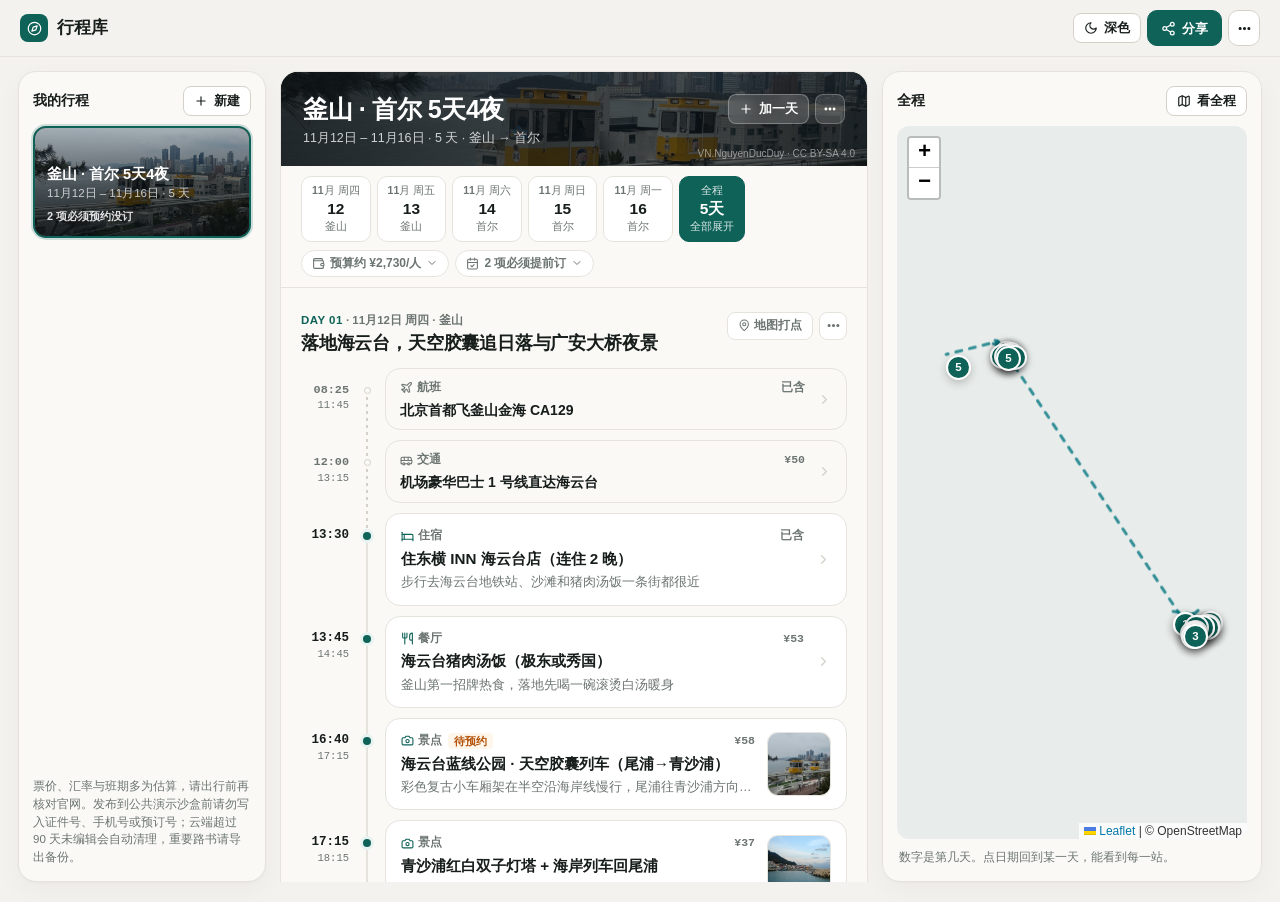
==== commit 437d79a4: "feat: boutique time-rail stop cards + smooth spring detail sheet with zero viewport overflow" ====
--- a/busan-seoul-2026/index.html
+++ b/busan-seoul-2026/index.html
@@ -15,7 +15,7 @@
     }
   </script>
   <link rel="stylesheet" href="vendor/leaflet.css?v=1.9.4" />
-  <link rel="stylesheet" href="styles.css?v=2f9c6e3a" />
+  <link rel="stylesheet" href="styles.css?v=eda74bf1" />
 </head>
 <body>
   <header class="top">
@@ -149,9 +149,13 @@
     </form>
   </dialog>
 
-  <dialog id="stop-detail" class="stop-detail">
-    <div id="detail-content"></div>
-  </dialog>
+  <div id="stop-detail" class="panel-root" hidden aria-hidden="true">
+    <div class="panel-backdrop" data-detail-close></div>
+    <aside class="panel-sheet" role="dialog" aria-modal="true" aria-labelledby="dp-title">
+      <div class="sheet-grabber" aria-hidden="true"><span></span></div>
+      <div id="detail-content" class="panel-inner"></div>
+    </aside>
+  </div>
 
   <dialog id="stop-sheet" class="stop-sheet">
     <form method="dialog">
@@ -239,7 +243,7 @@
   </dialog>
 
   <script src="data.js?v=bd16d10a"></script>
-  <script src="app.js?v=94560877"></script>
+  <script src="app.js?v=4df1e9dd"></script>
   <script src="share.js?v=34f73781"></script>
 </body>
 </html>
--- a/busan-seoul-2026/styles.css
+++ b/busan-seoul-2026/styles.css
@@ -33,7 +33,8 @@
 
 * { box-sizing: border-box; }
 [hidden] { display: none !important; }
-html, body { margin: 0; height: 100%; }
+html, body { margin: 0; height: 100%; overflow-x: clip; }
+body.panel-open { overflow: hidden; }
 html.shared-loading body { visibility: hidden; }
 
 body {
@@ -149,6 +150,7 @@
   right: 0;
   top: calc(100% + 6px);
   min-width: 188px;
+  max-width: calc(100vw - 24px);
   padding: 5px;
   border-radius: 12px;
   background: var(--surface);
@@ -611,80 +613,202 @@
 }
 .day-act-icon:hover { border-color: var(--accent); color: var(--accent); }
 
-/* Minimal Stop Cards (Zero Wall-of-Text — Tap to Open Detail Panel) */
+/* Boutique Time-Rail + Tactile Stop Cards */
 .stops {
   list-style: none;
   margin: 0;
   padding: 0;
+}
+.stop {
   display: grid;
-  gap: 8px;
-}
-.stop {
+  grid-template-columns: 48px 16px minmax(0, 1fr);
+  gap: 0 10px;
+  align-items: stretch;
   scroll-margin-top: calc(var(--top-h, 55px) + var(--tabs-h, 96px) + 12px);
 }
-.stop.optional { opacity: 0.78; }
+.stop.optional { opacity: 0.76; }
+
+.stop-time {
+  padding-top: 15px;
+  text-align: right;
+  font-family: ui-monospace, SFMono-Regular, Menlo, monospace;
+  font-variant-numeric: tabular-nums;
+  line-height: 1.2;
+}
+.stop-time b {
+  display: block;
+  font-size: 12.5px;
+  font-weight: 700;
+  color: var(--ink);
+}
+.stop.is-transit .stop-time b {
+  font-size: 11.8px;
+  font-weight: 600;
+  color: var(--muted);
+}
+.stop-time small {
+  display: block;
+  margin-top: 2px;
+  font-size: 10.5px;
+  color: var(--muted);
+}
+
+.stop-node {
+  position: relative;
+  display: flex;
+  justify-content: center;
+  padding-top: 19px;
+}
+.stop:not(:last-child) .stop-node::after {
+  content: "";
+  position: absolute;
+  top: 29px;
+  bottom: -19px;
+  width: 1.5px;
+  background: var(--line);
+}
+.stop.is-transit:not(:last-child) .stop-node::after {
+  background: repeating-linear-gradient(var(--line-strong) 0 3px, transparent 3px 7px);
+}
+.node-dot {
+  position: relative;
+  z-index: 1;
+  width: 8px;
+  height: 8px;
+  border-radius: 50%;
+  background: var(--accent);
+  box-shadow: 0 0 0 3px var(--accent-soft);
+  transition: transform 0.18s ease, box-shadow 0.18s ease;
+}
+.stop.is-transit .node-dot {
+  width: 7px;
+  height: 7px;
+  background: var(--panel);
+  border: 1.5px solid var(--line-strong);
+  box-shadow: none;
+}
 
 .s-card {
   display: flex;
   align-items: center;
   gap: 12px;
+  margin-bottom: 10px;
   padding: 13px 15px;
-  border-radius: 14px;
+  border-radius: 15px;
   background: var(--surface);
   border: 1px solid var(--line);
   cursor: pointer;
-  transition: border-color 0.15s, transform 0.12s, box-shadow 0.15s;
+  transition:
+    border-color 0.18s ease,
+    box-shadow 0.18s ease,
+    transform 0.16s cubic-bezier(0.22, 1, 0.36, 1),
+    background 0.18s ease;
+}
+.stop:last-child .s-card {
+  margin-bottom: 2px;
+}
+.stop.is-transit .s-card {
+  padding: 10px 14px;
+  background: var(--panel);
+  border-color: var(--line);
 }
 .s-card:hover {
   border-color: var(--accent);
-  box-shadow: 0 4px 14px rgba(15, 23, 20, 0.05);
+  background: var(--surface);
+  box-shadow: 0 6px 20px rgba(15, 23, 20, 0.06);
+  transform: translateY(-1px);
 }
 .s-card:active {
-  transform: scale(0.992);
-}
-
-.s-card-icon {
-  display: grid;
-  place-items: center;
-  width: 36px;
-  height: 36px;
-  border-radius: 10px;
-  background: var(--surface-subtle);
-  color: var(--muted);
-  flex-shrink: 0;
-}
-.s-card-icon .icon { width: 16px; height: 16px; }
-
-.s-card-body {
+  transform: scale(0.988);
+}
+.s-card.is-active {
+  border-color: var(--accent);
+  background: var(--surface);
+  box-shadow: 0 0 0 2px var(--accent-soft), 0 8px 24px rgba(15, 23, 20, 0.08);
+}
+
+.s-card-main {
   flex: 1;
   min-width: 0;
 }
+.s-card-top {
+  display: flex;
+  align-items: center;
+  gap: 6px;
+  margin-bottom: 4px;
+  font-size: 11.5px;
+  color: var(--muted);
+}
+.s-tag {
+  display: inline-flex;
+  align-items: center;
+  gap: 4px;
+  font-weight: 600;
+  color: var(--muted);
+}
+.s-tag .icon {
+  width: 13px;
+  height: 13px;
+  color: var(--accent);
+}
+.stop.is-transit .s-tag .icon {
+  color: var(--muted);
+}
+.s-due {
+  padding: 0 6px;
+  border-radius: 4px;
+  background: var(--warn-soft);
+  color: var(--warn);
+  font-size: 10.5px;
+  font-weight: 700;
+}
+.s-booked {
+  color: var(--accent);
+  font-size: 11px;
+  font-weight: 650;
+}
+.s-price {
+  margin-left: auto;
+  font-family: ui-monospace, SFMono-Regular, Menlo, monospace;
+  font-size: 11.5px;
+  font-weight: 650;
+  color: var(--muted);
+  font-variant-numeric: tabular-nums;
+}
+
 .s-card-title {
   margin: 0;
-  font-size: 15px;
-  font-weight: 660;
+  font-size: 15.2px;
+  font-weight: 680;
   color: var(--ink);
   line-height: 1.35;
+  display: -webkit-box;
+  -webkit-line-clamp: 2;
+  -webkit-box-orient: vertical;
+  overflow: hidden;
+}
+.stop.is-transit .s-card-title {
+  font-size: 14px;
+  font-weight: 620;
+  -webkit-line-clamp: 1;
+}
+.s-card-gist {
+  margin: 4px 0 0;
+  font-size: 12.5px;
+  color: var(--muted);
+  line-height: 1.45;
   overflow: hidden;
   text-overflow: ellipsis;
   white-space: nowrap;
 }
-.s-card-meta {
-  margin: 2px 0 0;
-  font-size: 12.2px;
-  color: var(--muted);
-  font-variant-numeric: tabular-nums;
-  overflow: hidden;
-  text-overflow: ellipsis;
-  white-space: nowrap;
-}
 
 .s-card-thumb {
-  width: 48px;
-  height: 48px;
-  border-radius: 9px;
+  width: 64px;
+  height: 64px;
+  border-radius: 11px;
   overflow: hidden;
   background: var(--surface-subtle);
+  border: 1px solid rgba(0, 0, 0, 0.05);
   flex-shrink: 0;
 }
 .s-card-thumb img {
@@ -692,13 +816,21 @@
   width: 100%;
   height: 100%;
   object-fit: cover;
+  transition: transform 0.25s ease;
+}
+.s-card:hover .s-card-thumb img {
+  transform: scale(1.05);
 }
 .s-card-arrow {
   color: var(--line-strong);
   display: inline-grid;
   flex-shrink: 0;
-}
-.s-card:hover .s-card-arrow { color: var(--accent); }
+  transition: transform 0.16s ease, color 0.16s ease;
+}
+.s-card:hover .s-card-arrow {
+  color: var(--accent);
+  transform: translateX(2px);
+}
 
 .day-pager {
   display: flex;
@@ -710,20 +842,93 @@
 }
 
 /* ==========================================================================
-   4. Stop Card Detail Panel (<dialog id="stop-detail">)
+   4. Animated Stop Detail Drawer / Bottom Sheet (#stop-detail — Zero Overflow)
    ========================================================================== */
-.stop-detail {
-  width: min(460px, calc(100vw - 24px));
-  max-height: min(86vh, 720px);
-  overflow: auto;
-  border-radius: 20px;
+.panel-root {
+  position: fixed;
+  inset: 0;
+  z-index: 1200;
+  display: grid;
+  place-items: center;
+  padding: 20px;
+  pointer-events: none;
+}
+.panel-root.is-open {
+  pointer-events: auto;
+}
+.panel-backdrop {
+  position: absolute;
+  inset: 0;
+  background: rgba(10, 15, 22, 0.46);
+  backdrop-filter: blur(4px);
+  opacity: 0;
+  transition: opacity 0.22s ease;
+}
+.panel-root.is-open .panel-backdrop {
+  opacity: 1;
+}
+
+.panel-sheet {
+  position: relative;
+  z-index: 1;
+  width: min(460px, calc(100vw - 32px));
+  max-height: min(82vh, 680px);
+  max-height: min(82dvh, 680px);
+  display: flex;
+  flex-direction: column;
+  overflow: hidden;
+  border-radius: 22px;
   background: var(--surface);
   border: 1px solid var(--line);
-}
+  box-shadow: 0 24px 64px rgba(0, 0, 0, 0.28);
+  transform: translateY(12px) scale(0.97);
+  opacity: 0;
+  transition:
+    transform 0.26s cubic-bezier(0.22, 1, 0.36, 1),
+    opacity 0.2s ease;
+  will-change: transform, opacity;
+}
+.panel-root.is-open .panel-sheet {
+  transform: translateY(0) scale(1);
+  opacity: 1;
+}
+
+.sheet-grabber {
+  display: none;
+  justify-content: center;
+  padding: 9px 0 4px;
+  flex-shrink: 0;
+  background: var(--surface);
+}
+.sheet-grabber span {
+  width: 36px;
+  height: 4px;
+  border-radius: 999px;
+  background: var(--line-strong);
+}
+
+.panel-inner {
+  flex: 1;
+  min-height: 0;
+  display: flex;
+  flex-direction: column;
+  overflow: hidden;
+}
+.dp-scroll {
+  flex: 1;
+  min-height: 0;
+  overflow-y: auto;
+  overflow-x: hidden;
+  -webkit-overflow-scrolling: touch;
+  overscroll-behavior: contain;
+  word-break: break-word;
+  overflow-wrap: anywhere;
+}
+
 .dp-cover {
   position: relative;
   margin: 0;
-  height: 200px;
+  height: 196px;
   background: #141b1a;
 }
 .dp-cover img {
@@ -742,7 +947,7 @@
   color: rgba(255, 255, 255, 0.82);
   font-size: 10.5px;
   text-decoration: none;
-  max-width: 70%;
+  max-width: 72%;
   overflow: hidden;
   text-overflow: ellipsis;
   white-space: nowrap;
@@ -771,7 +976,7 @@
 }
 
 .dp-body {
-  padding: 18px 20px 18px;
+  padding: 18px 20px 16px;
 }
 .dp-head {
   display: flex;
@@ -779,52 +984,75 @@
   align-items: flex-start;
   gap: 12px;
 }
-.dp-kicker {
+.dp-head-main {
+  flex: 1;
+  min-width: 0;
+}
+.dp-chips {
+  display: flex;
+  flex-wrap: wrap;
+  gap: 5px;
+  margin-bottom: 8px;
+}
+.dp-chip {
+  padding: 2px 8px;
+  border-radius: 6px;
+  background: var(--surface-subtle);
+  color: var(--muted);
+  font-size: 11.5px;
+  font-weight: 600;
+}
+.dp-title {
   margin: 0;
-  font-size: 12px;
-  font-weight: 600;
-  color: var(--accent);
-}
-.dp-title {
-  margin: 4px 0 0;
-  font-size: 19px;
+  font-size: 19.5px;
   font-weight: 760;
   line-height: 1.3;
+  letter-spacing: -0.015em;
   color: var(--ink);
 }
 
-.dp-sections {
+.dp-lead {
+  margin: 12px 0 0;
+  font-size: 14.2px;
+  font-weight: 560;
+  line-height: 1.6;
+  color: var(--ink);
+}
+.dp-prose {
+  margin-top: 10px;
+  font-size: 13.8px;
+  line-height: 1.7;
+  color: var(--muted);
+}
+
+.dp-kv {
+  margin: 16px 0 0;
+  border-top: 1px solid var(--line);
+}
+.dp-kv-row {
   display: grid;
-  gap: 8px;
-  margin-top: 14px;
-}
-.dp-sec {
-  padding: 10px 13px;
-  border-radius: 11px;
-  background: var(--panel);
-  border: 1px solid var(--line);
-}
-.dp-sec p {
-  margin: 3px 0 0;
-  font-size: 13.5px;
-  line-height: 1.65;
+  grid-template-columns: 72px minmax(0, 1fr);
+  gap: 10px;
+  padding: 10px 0;
+  border-bottom: 1px solid var(--line);
+  font-size: 13px;
+  line-height: 1.55;
+}
+.dp-kv-row dt {
+  color: var(--muted);
+  font-size: 12px;
+  font-weight: 650;
+  padding-top: 1px;
+}
+.dp-kv-row dd {
+  margin: 0;
   color: var(--ink);
-}
-.dp-addr p {
-  font-size: 12.5px;
-  color: var(--muted);
-}
-.dp-label {
-  display: inline-block;
-  font-size: 11px;
-  font-weight: 700;
-  color: var(--muted);
-}
-.dp-book-head {
-  display: flex;
+  min-width: 0;
+  display: flex;
+  flex-wrap: wrap;
+  align-items: center;
   justify-content: space-between;
-  align-items: center;
-  gap: 8px;
+  gap: 6px 10px;
 }
 
 .booked-inline-toggle {
@@ -832,62 +1060,79 @@
   display: inline-flex;
   align-items: center;
   gap: 4px;
-  height: 26px;
-  padding: 0 10px;
+  height: 25px;
+  padding: 0 9px;
   border-radius: 999px;
   border: 1px solid var(--line-strong);
   background: var(--panel);
   color: var(--muted);
-  font-size: 12px;
+  font-size: 11.5px;
   font-weight: 600;
   cursor: pointer;
 }
 .booked-inline-toggle input { position: absolute; opacity: 0; width: 1px; height: 1px; pointer-events: none; }
-.booked-inline-toggle .icon { width: 12.5px; height: 12.5px; }
+.booked-inline-toggle .icon { width: 12px; height: 12px; }
 .booked-inline-toggle.on {
   border-color: var(--accent);
   background: var(--accent-soft);
   color: var(--accent);
 }
 
-.dp-actions {
+.dp-manage {
   display: flex;
   flex-wrap: wrap;
-  gap: 8px;
-  margin-top: 18px;
-}
-.dp-actions .btn {
-  height: 36px;
-  font-size: 13px;
-}
-
-.dp-manage {
-  display: flex;
   align-items: center;
   gap: 6px;
   margin-top: 16px;
   padding-top: 12px;
-  border-top: 1px solid var(--line);
+}
+.dp-manage-label {
+  font-size: 11.5px;
+  color: var(--muted);
+  margin-right: 2px;
 }
 .dp-m-btn {
   display: inline-flex;
   align-items: center;
-  gap: 4px;
-  height: 30px;
-  padding: 0 9px;
+  gap: 3px;
+  height: 28px;
+  padding: 0 8px;
   border-radius: 7px;
   border: 0;
   background: var(--surface-subtle);
   color: var(--muted);
-  font-size: 12px;
+  font-size: 11.8px;
   font-weight: 600;
   cursor: pointer;
 }
-.dp-m-btn .icon { width: 13px; height: 13px; }
+.dp-m-btn .icon { width: 12.5px; height: 12.5px; }
 .dp-m-btn:hover:not(:disabled) { color: var(--ink); }
-.dp-m-btn:disabled { opacity: 0.38; cursor: default; }
+.dp-m-btn:disabled { opacity: 0.35; cursor: default; }
 .dp-m-btn.danger { margin-left: auto; }
 .dp-m-btn.danger:hover { color: var(--danger); background: var(--danger-soft); }
+
+/* Pinned Bottom Action Bar inside Detail Panel (Always in View, Never Overflows) */
+.dp-footer {
+  flex-shrink: 0;
+  display: flex;
+  flex-wrap: wrap;
+  align-items: center;
+  gap: 8px;
+  padding: 11px 18px calc(11px + env(safe-area-inset-bottom, 0px));
+  background: var(--surface);
+  border-top: 1px solid var(--line);
+}
+.dp-act {
+  flex: 1 1 110px;
+  height: 38px;
+  font-size: 13px;
+}
+.dp-act-icon {
+  width: 38px;
+  height: 38px;
+  padding: 0;
+  flex-shrink: 0;
+}
 
 /* Bottom Budget Dock */
 .budget-dock {
@@ -924,8 +1169,8 @@
 }
 
 /* Right Map Panel — Unified Single-Color Pins */
-.map-panel { padding: 14px; }
-#map { flex: 1; min-height: 240px; border-radius: 12px; background: #e8eceb; overflow: hidden; }
+.map-panel { padding: 14px; position: relative; z-index: 1; isolation: isolate; }
+#map { flex: 1; min-height: 240px; border-radius: 12px; background: #e8eceb; overflow: hidden; position: relative; z-index: 0; isolation: isolate; }
 #map-legend { margin: 9px 2px 0; color: var(--muted); font-size: 12px; }
 
 .pin-wrap { background: none; border: 0; }
@@ -1091,22 +1336,69 @@
   .stage-days { padding: 4px 14px 8px; }
   .day-head { flex-wrap: wrap; gap: 8px; margin-bottom: 10px; }
   .day-head h3 { font-size: 17px; }
-  .s-card { padding: 11px 12px; gap: 10px; }
-  .s-card-title { font-size: 14.5px; }
-  .s-card-thumb { width: 44px; height: 44px; }
+  .stop {
+    grid-template-columns: 42px 12px minmax(0, 1fr);
+    gap: 0 8px;
+  }
+  .stop-time b { font-size: 12px; }
+  .stop-time small { font-size: 10px; }
+  .s-card { padding: 12px 13px; gap: 10px; border-radius: 14px; }
+  .s-card-title { font-size: 14.6px; }
+  .s-card-thumb { width: 58px; height: 58px; border-radius: 10px; }
   .budget-dock { margin: 4px 14px 14px; padding: 12px 13px; }
   .dock-cats { display: none; }
 
-  /* Native Bottom Sheet for Detail Panel & Pin Sheet on Phones */
-  .stop-detail, .stop-sheet, .pin-sheet {
+  /* Native Spring Bottom Sheet for Detail Panel on Phones (Zero Overflow) */
+  .panel-root {
+    display: block;
+    padding: 0;
+  }
+  .panel-sheet {
+    position: absolute;
+    top: auto;
+    left: 0;
+    right: 0;
+    bottom: 0;
+    width: 100%;
+    max-width: 100vw;
+    max-height: min(82vh, 82dvh);
+    border-radius: 22px 22px 0 0;
+    border-left: 0;
+    border-right: 0;
+    border-bottom: 0;
+    transform: translateY(104%);
+    opacity: 1;
+    transition: transform 0.32s cubic-bezier(0.22, 1, 0.36, 1);
+  }
+  .panel-root.is-open .panel-sheet {
+    transform: translateY(0);
+  }
+  .sheet-grabber {
+    display: flex;
+  }
+  .dp-cover {
+    height: 176px;
+  }
+  .dp-body {
+    padding: 15px 16px 14px;
+  }
+  .dp-footer {
+    padding: 10px 14px calc(10px + env(safe-area-inset-bottom, 0px));
+    gap: 7px;
+  }
+  .dp-act {
+    flex: 1 1 92px;
+    height: 36px;
+    padding: 0 10px;
+    font-size: 12.5px;
+  }
+
+  .stop-sheet, .pin-sheet {
     margin: auto 0 0 0;
     width: 100%;
     max-width: 100%;
-    max-height: 88vh;
+    max-height: 86vh;
     border-radius: 20px 20px 0 0;
-  }
-  .dp-body {
-    padding: 16px 16px calc(18px + env(safe-area-inset-bottom, 0px));
   }
 }
 
@@ -1187,8 +1479,8 @@
   @page { margin: 12mm; }
   html, body { background: #fff !important; color: #111 !important; height: auto !important; font-size: 12px; }
   .top, .rail, .map-panel, .stage-sticky, .stage-hero-tools, .day-tools,
-  .s-card-arrow, .day-pager, .budget-dock, .drawer-close, .flight-watch-actions,
-  .mobile-map-fab, dialog {
+  .s-card-arrow, .s-card-gist, .day-pager, .budget-dock, .drawer-close, .flight-watch-actions,
+  .mobile-map-fab, .panel-root, dialog {
     display: none !important;
   }
   .layout, .shared-route .layout { display: block !important; padding: 0 !important; height: auto !important; }
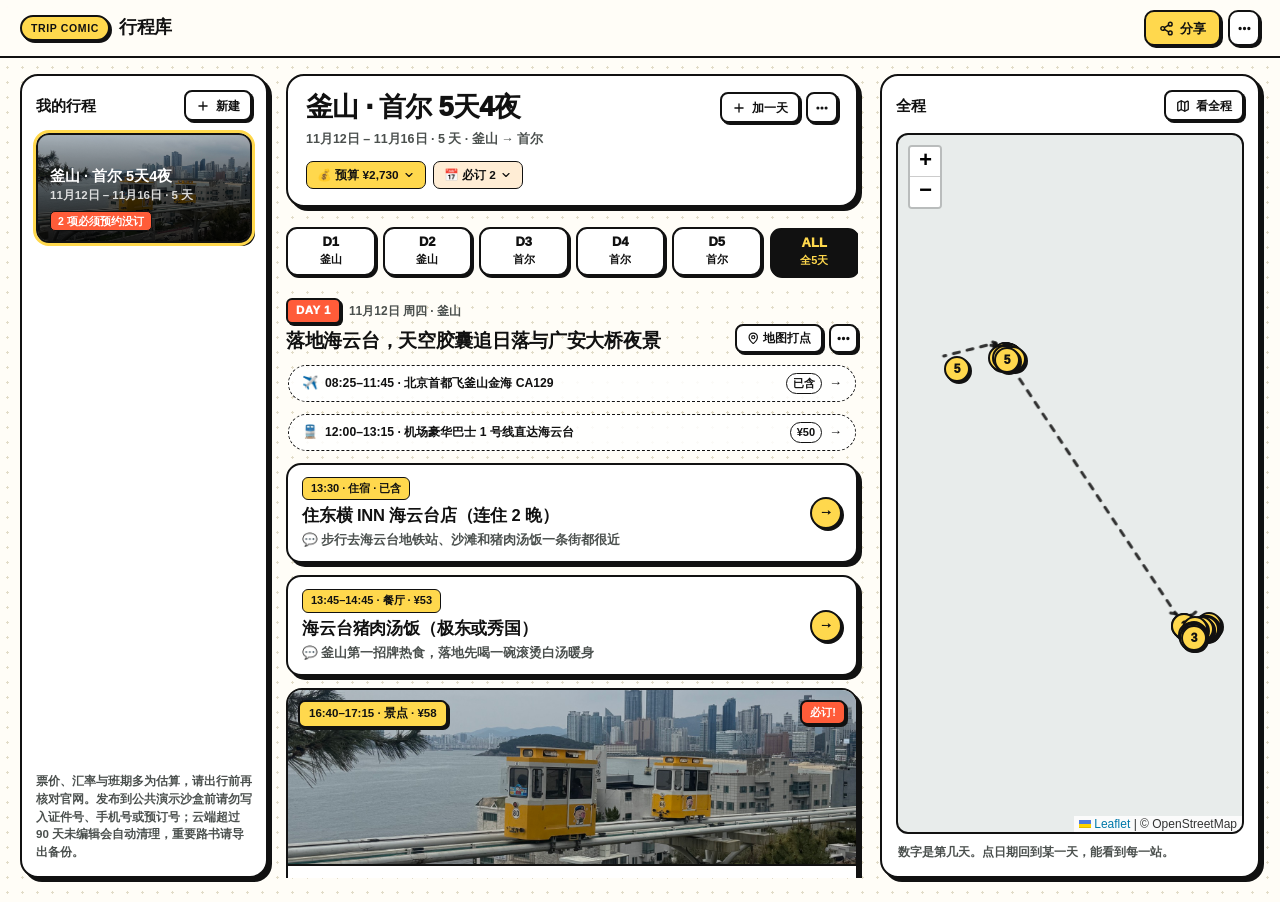
==== commit 851053e4: "feat: switch full site to Color Manga Travel Zine style" ====
--- a/busan-seoul-2026/index.html
+++ b/busan-seoul-2026/index.html
@@ -5,22 +5,17 @@
   <meta name="viewport" content="width=device-width, initial-scale=1" />
   <title>釜山 · 首尔 5天4夜 | 行程库</title>
   <script>
-    try {
-      if (localStorage.getItem("travel-guides-theme") === "dark") {
-        document.documentElement.dataset.theme = "dark";
-      }
-    } catch (_) {}
     if (/^\/t\/[A-Za-z0-9_-]+(?:\/edit)?\/?$/.test(location.pathname)) {
       document.documentElement.classList.add("shared-loading");
     }
   </script>
   <link rel="stylesheet" href="vendor/leaflet.css?v=1.9.4" />
-  <link rel="stylesheet" href="styles.css?v=eda74bf1" />
+  <link rel="stylesheet" href="styles.css?v=b547bfbe" />
 </head>
 <body>
   <header class="top">
     <div class="brand">
-      <span class="brand-mark"><span data-icon="compass"></span></span>
+      <span class="brand-badge">TRIP COMIC</span>
       <h1>行程库</h1>
     </div>
     <div class="top-actions">
@@ -28,7 +23,6 @@
       <button type="button" class="btn btn-sm" id="seed-update-btn" hidden><span data-icon="refresh"></span>线上已更新 · 用最新版</button>
       <button type="button" class="btn btn-sm" id="conflict-reload-btn" hidden><span data-icon="refresh"></span>加载最新内容</button>
       <button type="button" class="btn readonly-only" id="fork-btn"><span data-icon="copy"></span>复制并修改</button>
-      <button type="button" class="btn btn-sm theme-toggle" id="theme-btn" title="切换浅色纸本 / 深色夜航主题"></button>
       <button type="button" class="btn btn-primary" id="share-btn"><span data-icon="share"></span>分享</button>
       <details class="more-menu" id="more-menu">
         <summary class="btn btn-icon-more" aria-label="更多功能" title="打印路书、导入或导出备份"><span data-icon="more"></span></summary>
@@ -243,7 +237,7 @@
   </dialog>
 
   <script src="data.js?v=bd16d10a"></script>
-  <script src="app.js?v=4df1e9dd"></script>
+  <script src="app.js?v=699a1448"></script>
   <script src="share.js?v=34f73781"></script>
 </body>
 </html>
--- a/busan-seoul-2026/styles.css
+++ b/busan-seoul-2026/styles.css
@@ -1,35 +1,35 @@
 /* ==========================================================================
-   Static Travel Guide — Minimal Unified Card + Detail Panel Stylesheet
-   Strict Monochrome + Single Accent Palette (Zero Rainbow Clutter)
+   Static Travel Guide — Color Manga Travel Zine (彩色日漫手账风)
+   Dot-Grid Cream Paper · 2.5px Jet-Black Ink · Hard Offset Shadow · Lemon Pop
    ========================================================================== */
 
 :root {
-  --bg: #f3f2ee;
-  --panel: #faf9f6;
-  --surface: #ffffff;
-  --surface-subtle: #f1f0eb;
-  --ink: #161d1b;
-  --muted: #6c7571;
-  --line: #e5e3dc;
-  --line-strong: #d4d1c8;
-  --accent: #0e6258;
-  --accent-dark: #094941;
-  --accent-soft: #e8f3f1;
-  --warn: #b45309;
-  --warn-soft: #fef5eb;
-  --danger: #b91c1c;
-  --danger-soft: #fef2f2;
-  --radius: 18px;
-  --shadow: 0 1px 2px rgba(18, 26, 23, 0.03), 0 10px 28px rgba(18, 26, 23, 0.035);
-}
-
-/* Tonal single-hue steps for budget chart (no rainbow colors) */
-.cat-flight    { --bar-alpha: 1; }
-.cat-stay      { --bar-alpha: 0.78; }
-.cat-transport { --bar-alpha: 0.6; }
-.cat-sight     { --bar-alpha: 0.45; }
-.cat-food      { --bar-alpha: 0.32; }
-.cat-other     { --bar-alpha: 0.2; }
+  --paper: #fffdf7;
+  --dot: #e2dcc8;
+  --card: #ffffff;
+  --subtle: #f6f3e8;
+  --ink: #111111;
+  --muted: #4b504e;
+  --yellow: #ffd84d;
+  --yellow-hover: #ffcf26;
+  --coral: #ff5c39;
+  --sky: #dff2fe;
+  --mint: #dcfce7;
+  --peach: #ffedd5;
+  --danger: #dc2626;
+  --b-sm: 2px solid #111111;
+  --b-lg: 2.5px solid #111111;
+  --sh-sm: 2px 2px 0 #111111;
+  --sh-md: 4px 4px 0 #111111;
+  --sh-lg: 6px 6px 0 #111111;
+}
+
+.cat-flight    { --bar: #ffd84d; }
+.cat-stay      { --bar: #93c5fd; }
+.cat-transport { --bar: #6ee7b7; }
+.cat-sight     { --bar: #fda4af; }
+.cat-food      { --bar: #fdba74; }
+.cat-other     { --bar: #cbd5e1; }
 
 * { box-sizing: border-box; }
 [hidden] { display: none !important; }
@@ -38,26 +38,28 @@
 html.shared-loading body { visibility: hidden; }
 
 body {
-  background: var(--bg);
+  background-color: var(--paper);
+  background-image: radial-gradient(var(--dot) 1.15px, transparent 1.15px);
+  background-size: 15px 15px;
   color: var(--ink);
-  font-family: -apple-system, BlinkMacSystemFont, "PingFang SC", "Hiragino Sans GB", "Microsoft YaHei", "Noto Sans SC", sans-serif;
+  font-family: -apple-system, BlinkMacSystemFont, "PingFang SC", "Hiragino Sans GB", "Microsoft YaHei", sans-serif;
   font-size: 14.5px;
   line-height: 1.55;
   -webkit-font-smoothing: antialiased;
 }
 
 button, input, select, textarea { font: inherit; color: inherit; }
-.icon { width: 15px; height: 15px; flex-shrink: 0; }
+.icon { width: 15px; height: 15px; flex-shrink: 0; stroke-width: 2.3; }
 .muted { color: var(--muted); }
-.empty { margin: 0; padding: 20px 0; color: var(--muted); font-size: 13.5px; }
+.empty { margin: 0; padding: 20px 0; color: var(--muted); font-weight: 700; font-size: 13.5px; }
 .print-only-notes { display: none; }
 
-/* Role Modifiers */
+/* Role Visibility */
 .shared-readonly .edit-only { display: none !important; }
 .readonly-only { display: none !important; }
 .shared-readonly .readonly-only { display: inline-flex !important; }
 
-/* Unified Calm Buttons */
+/* Comic Tactile Buttons */
 .btn {
   display: inline-flex;
   align-items: center;
@@ -66,35 +68,36 @@
   height: 36px;
   padding: 0 13px;
   border-radius: 10px;
-  border: 1px solid var(--line-strong);
-  background: var(--surface);
+  border: var(--b-sm);
+  background: var(--card);
   color: var(--ink);
+  box-shadow: var(--sh-sm);
   font-size: 13px;
-  font-weight: 600;
+  font-weight: 800;
   line-height: 1;
   text-decoration: none;
   white-space: nowrap;
   cursor: pointer;
-  transition: background 0.15s, border-color 0.15s, color 0.15s;
-}
-.btn:hover { border-color: var(--accent); color: var(--accent); }
-.btn:active { transform: translateY(1px); }
-.btn:disabled { opacity: 0.4; cursor: default; }
-.btn-sm { height: 30px; padding: 0 10px; font-size: 12.5px; border-radius: 8px; }
+  transition: transform 0.1s ease, box-shadow 0.1s ease, background 0.12s ease;
+}
+.btn:hover:not(:disabled) { background: var(--subtle); }
+.btn:active:not(:disabled) {
+  transform: translate(2px, 2px);
+  box-shadow: 0 0 0 #111;
+}
+.btn:disabled { opacity: 0.4; cursor: default; box-shadow: none; }
+.btn-sm { height: 31px; padding: 0 10px; font-size: 12px; border-radius: 8px; }
 .btn-sm .icon { width: 14px; height: 14px; }
 
 .btn-primary, .btn-book {
-  background: var(--accent);
-  border-color: var(--accent);
-  color: #fff;
-}
-.btn-primary:hover, .btn-book:hover {
-  background: var(--accent-dark);
-  border-color: var(--accent-dark);
-  color: #fff;
-}
-
-/* Top Bar & Menus */
+  background: var(--yellow);
+  color: var(--ink);
+}
+.btn-primary:hover:not(:disabled), .btn-book:hover:not(:disabled) {
+  background: var(--yellow-hover);
+}
+
+/* Top Masthead Bar */
 .top {
   position: sticky;
   top: 0;
@@ -102,43 +105,49 @@
   display: flex;
   justify-content: space-between;
   align-items: center;
-  gap: 12px;
+  gap: 10px;
   padding: 10px 20px;
-  background: rgba(243, 242, 238, 0.9);
-  border-bottom: 1px solid var(--line);
-  backdrop-filter: blur(14px);
+  background: rgba(255, 253, 247, 0.94);
+  border-bottom: var(--b-sm);
+  backdrop-filter: blur(10px);
 }
 .brand { display: flex; align-items: center; gap: 9px; }
-.brand-mark {
-  display: grid;
-  place-items: center;
-  width: 28px;
-  height: 28px;
-  border-radius: 8px;
-  background: var(--accent);
-  color: #fff;
-}
-.brand h1 { margin: 0; font-size: 17px; font-weight: 750; letter-spacing: -0.01em; }
-.top-actions { display: flex; align-items: center; gap: 6px; }
+.brand-badge {
+  display: inline-block;
+  padding: 3px 9px;
+  border-radius: 999px;
+  background: var(--yellow);
+  border: var(--b-sm);
+  box-shadow: var(--sh-sm);
+  font-size: 10.5px;
+  font-weight: 900;
+  letter-spacing: 0.06em;
+}
+.brand h1 {
+  margin: 0;
+  font-size: 17.5px;
+  font-weight: 900;
+  letter-spacing: -0.02em;
+}
+.top-actions { display: flex; align-items: center; gap: 7px; }
 
 .share-status {
   display: inline-flex;
   align-items: center;
-  height: 26px;
+  height: 27px;
   padding: 0 9px;
   border-radius: 999px;
-  background: var(--accent-soft);
-  color: var(--accent);
-  font-size: 12px;
-  font-weight: 600;
+  border: 1.5px solid #111;
+  background: var(--mint);
+  font-size: 11.5px;
+  font-weight: 800;
   white-space: nowrap;
 }
-.share-status.error { background: var(--danger-soft); color: var(--danger); }
+.share-status.error { background: #fee2e2; color: var(--danger); }
 
 #conflict-reload-btn, #seed-update-btn {
-  border-color: var(--warn);
-  background: var(--warn-soft);
-  color: var(--warn);
+  background: var(--coral);
+  color: #fff;
 }
 
 .more-menu { position: relative; }
@@ -148,37 +157,37 @@
 .more-popover {
   position: absolute;
   right: 0;
-  top: calc(100% + 6px);
-  min-width: 188px;
+  top: calc(100% + 7px);
+  min-width: 190px;
   max-width: calc(100vw - 24px);
-  padding: 5px;
+  padding: 6px;
   border-radius: 12px;
-  background: var(--surface);
-  border: 1px solid var(--line);
-  box-shadow: 0 12px 32px rgba(15, 23, 20, 0.14);
+  background: var(--card);
+  border: var(--b-sm);
+  box-shadow: var(--sh-md);
   display: grid;
   gap: 2px;
-  z-index: 80;
+  z-index: 85;
 }
 .menu-item {
   display: flex;
   align-items: center;
-  gap: 9px;
+  gap: 8px;
   width: 100%;
-  padding: 8px 11px;
+  padding: 8px 10px;
   border: 0;
   border-radius: 8px;
   background: transparent;
   color: var(--ink);
   font-size: 13px;
-  font-weight: 550;
+  font-weight: 750;
   text-align: left;
   cursor: pointer;
 }
-.menu-item:hover { background: var(--surface-subtle); color: var(--accent); }
+.menu-item:hover { background: var(--yellow); }
 .menu-item.danger-item { color: var(--danger); }
-.menu-item.danger-item:hover { background: var(--danger-soft); }
-.menu-sep { border: 0; border-top: 1px solid var(--line); margin: 4px 6px; }
+.menu-item.danger-item:hover { background: #fee2e2; }
+.menu-sep { border: 0; border-top: 1.5px dashed #ccc; margin: 4px 6px; }
 @media (min-width: 721px) {
   .mobile-only-menu-item { display: none; }
 }
@@ -187,9 +196,9 @@
 .layout {
   display: grid;
   grid-template-columns: 248px minmax(0, 1fr) 380px;
-  gap: 14px;
-  padding: 14px 18px 20px;
-  height: calc(100vh - 55px);
+  gap: 18px;
+  padding: 16px 20px 24px;
+  height: calc(100vh - 56px);
 }
 .shared-route .rail { display: none !important; }
 .shared-route .layout { grid-template-columns: minmax(0, 1fr) 400px; }
@@ -198,23 +207,23 @@
   min-height: 0;
   display: flex;
   flex-direction: column;
-  background: var(--panel);
-  border: 1px solid var(--line);
-  border-radius: var(--radius);
-  box-shadow: var(--shadow);
-}
-
-/* Left Sidebar Trip Cards */
+  background: var(--card);
+  border: var(--b-lg);
+  border-radius: 18px;
+  box-shadow: var(--sh-md);
+}
+
+/* Left Sidebar: Comic Trip Cards */
 .rail { padding: 14px; overflow: auto; }
 .rail-head, .map-bar {
   display: flex;
   justify-content: space-between;
   align-items: center;
   gap: 8px;
-  margin-bottom: 10px;
-}
-.rail h2, .map-bar h2 { margin: 0; font-size: 14px; font-weight: 750; }
-#trip-list { display: grid; gap: 10px; }
+  margin-bottom: 12px;
+}
+.rail h2, .map-bar h2 { margin: 0; font-size: 15px; font-weight: 900; }
+#trip-list { display: grid; gap: 11px; }
 
 .trip-card {
   position: relative;
@@ -222,627 +231,599 @@
   flex-direction: column;
   justify-content: flex-end;
   width: 100%;
-  min-height: 112px;
+  min-height: 110px;
   padding: 0;
-  border: 2px solid transparent;
+  border: var(--b-sm);
   border-radius: 13px;
-  background: #1b2422;
+  background: #1f2421;
   color: #fff;
   text-align: left;
   overflow: hidden;
   cursor: pointer;
-  transition: transform 0.15s, border-color 0.15s;
-}
-.trip-card:hover { transform: translateY(-1px); }
+  box-shadow: var(--sh-sm);
+  transition: transform 0.12s, box-shadow 0.12s;
+}
+.trip-card:hover { transform: translate(-1px, -1px); box-shadow: 3px 3px 0 #111; }
 .trip-card.active {
-  border-color: var(--accent);
-  box-shadow: 0 0 0 2px rgba(14, 98, 88, 0.18);
+  outline: 3px solid var(--yellow);
+  box-shadow: 3px 3px 0 #111;
 }
 .trip-thumb {
   position: absolute;
   inset: 0;
   display: grid;
   place-items: center;
-  background: #232f2c center / cover no-repeat;
+  background: #2b322e center / cover no-repeat;
 }
 .trip-thumb::after {
   content: "";
   position: absolute;
   inset: 0;
-  background: linear-gradient(180deg, rgba(10, 15, 18, 0.1) 0%, rgba(10, 15, 18, 0.84) 100%);
+  background: linear-gradient(180deg, rgba(0, 0, 0, 0.08) 0%, rgba(0, 0, 0, 0.84) 100%);
 }
 .trip-meta { position: relative; z-index: 1; display: block; padding: 11px 12px 10px; }
-.trip-meta b { display: block; font-size: 14.5px; font-weight: 750; line-height: 1.25; }
-.trip-meta span { display: block; margin-top: 2px; font-size: 11.5px; color: rgba(255, 255, 255, 0.74); }
-.trip-meta em, .trip-meta .ok {
-  display: inline-block;
-  margin-top: 5px;
-  font-size: 11px;
-  font-style: normal;
-  font-weight: 600;
-  color: rgba(255, 255, 255, 0.86);
-}
-.rail-note { margin: auto 0 0; padding-top: 14px; color: var(--muted); font-size: 11.5px; line-height: 1.55; }
-
-/* Center Stage */
+.trip-meta b { display: block; font-size: 14.5px; font-weight: 900; line-height: 1.25; }
+.trip-meta span { display: block; margin-top: 2px; font-size: 11.5px; color: rgba(255, 255, 255, 0.82); font-weight: 600; }
+.trip-meta em {
+  display: inline-block; margin-top: 6px; padding: 1px 7px; border-radius: 5px;
+  background: var(--coral); border: 1.5px solid #111; color: #fff;
+  font-size: 10.5px; font-style: normal; font-weight: 850;
+}
+.trip-meta .ok {
+  display: inline-block; margin-top: 6px; padding: 1px 7px; border-radius: 5px;
+  background: var(--yellow); border: 1.5px solid #111; color: #111;
+  font-size: 10.5px; font-weight: 850;
+}
+.rail-note { margin: auto 0 0; padding-top: 14px; color: var(--muted); font-size: 11.5px; line-height: 1.55; font-weight: 600; }
+
+/* Center Feed */
 main {
   min-height: 0;
   overflow: auto;
+  padding-right: 4px;
+}
+.manga-feed {
+  max-width: 720px;
+  margin: 0 auto;
   display: flex;
   flex-direction: column;
-  gap: 10px;
-}
-.stage-shell {
-  background: var(--panel);
-  border: 1px solid var(--line);
-  border-radius: var(--radius);
-  box-shadow: var(--shadow);
-  overflow: clip;
-}
-
-/* 1. Atmospheric Header */
-.stage-hero {
-  position: relative;
-  padding: 22px 22px 18px;
-  background: #1a2422;
-  color: #fff;
-  overflow: hidden;
-}
-.stage-hero.has-bg::before {
-  content: "";
-  position: absolute;
-  inset: 0;
-  background: var(--hero-img) center / cover no-repeat;
-}
-.stage-hero-scrim {
-  position: absolute;
-  inset: 0;
-  background: linear-gradient(95deg, rgba(12, 17, 20, 0.84) 0%, rgba(12, 17, 20, 0.56) 65%, rgba(12, 17, 20, 0.72) 100%);
-}
-.stage-hero-body {
-  position: relative;
-  z-index: 1;
-  display: flex;
-  justify-content: space-between;
-  align-items: flex-start;
   gap: 14px;
 }
-.stage-hero h2 { margin: 0; font-size: clamp(20px, 2.3vw, 25px); font-weight: 760; letter-spacing: -0.015em; line-height: 1.2; }
-.stage-sub { margin: 5px 0 0; font-size: 12.5px; color: rgba(255, 255, 255, 0.78); }
-.stage-hero-tools { display: flex; align-items: center; gap: 6px; flex-shrink: 0; }
-.btn-hero-primary { background: rgba(255, 255, 255, 0.16); border-color: rgba(255, 255, 255, 0.28); color: #fff; backdrop-filter: blur(6px); }
-.btn-hero-primary:hover { background: rgba(255, 255, 255, 0.26); border-color: #fff; color: #fff; }
-.btn-hero-more { width: 30px; padding: 0; background: rgba(255, 255, 255, 0.14); border-color: rgba(255, 255, 255, 0.24); color: #fff; }
-.btn-hero-more:hover { background: rgba(255, 255, 255, 0.26); border-color: #fff; color: #fff; }
-.hero-credit {
-  position: absolute; right: 12px; bottom: 5px; z-index: 1;
-  font-size: 10px; color: rgba(255, 255, 255, 0.5); text-decoration: none;
-  max-width: 45%; overflow: hidden; text-overflow: ellipsis; white-space: nowrap;
-}
-
-/* 2. Sticky Date Strip + Monochrome Quick Pills */
-.stage-sticky {
-  position: sticky;
-  top: 0;
-  z-index: 25;
-  padding: 10px 20px;
-  background: rgba(250, 249, 246, 0.94);
-  border-bottom: 1px solid var(--line);
-  backdrop-filter: blur(12px);
-}
-.day-tabs {
-  display: flex;
-  align-items: stretch;
-  gap: 6px;
-  overflow-x: auto;
-  scrollbar-width: none;
-}
-.day-tabs::-webkit-scrollbar { display: none; }
-
-.day-tab {
-  display: flex;
-  flex-direction: column;
-  align-items: center;
-  justify-content: center;
-  min-width: 64px;
-  padding: 5px 10px;
-  border-radius: 10px;
-  border: 1px solid var(--line);
-  background: var(--surface);
-  color: var(--ink);
-  cursor: pointer;
-  flex-shrink: 0;
-  transition: background 0.15s, border-color 0.15s, color 0.15s;
-}
-.day-tab:hover { border-color: var(--accent); }
-.dt-top { font-size: 10.5px; color: var(--muted); font-weight: 550; white-space: nowrap; }
-.dt-num { font-size: 15.5px; font-weight: 800; line-height: 1.15; margin: 1px 0; font-variant-numeric: tabular-nums; }
-.dt-city { font-size: 11px; color: var(--muted); font-weight: 550; max-width: 70px; overflow: hidden; text-overflow: ellipsis; white-space: nowrap; }
-
-.day-tab.active {
-  background: var(--accent);
-  border-color: var(--accent);
-  color: #fff;
-}
-.day-tab.active .dt-top, .day-tab.active .dt-city { color: rgba(255, 255, 255, 0.84); }
-
-.quick-pills {
-  display: flex;
-  flex-wrap: nowrap;
-  align-items: center;
-  gap: 6px;
-  margin-top: 8px;
-  overflow-x: auto;
-  scrollbar-width: none;
-}
-.quick-pills::-webkit-scrollbar { display: none; }
-.q-pill {
-  display: inline-flex;
-  align-items: center;
-  gap: 5px;
-  height: 27px;
-  padding: 0 10px;
-  border-radius: 999px;
-  border: 1px solid var(--line);
-  background: var(--surface);
-  color: var(--muted);
-  font-size: 12px;
-  font-weight: 600;
-  cursor: pointer;
-  white-space: nowrap;
-}
-.q-pill .icon { width: 13px; height: 13px; color: var(--muted); }
-.q-pill.open, .q-pill:hover {
-  border-color: var(--accent);
-  background: var(--accent-soft);
-  color: var(--accent);
-}
-.q-pill.open .icon, .q-pill:hover .icon { color: var(--accent); }
-.chev { display: inline-grid; transition: transform 0.15s; }
-.chev .icon { width: 12px; height: 12px; }
-.chev.up { transform: rotate(180deg); }
-
-/* Expandable Drawers */
-.drawer-panel {
-  margin: 12px 20px 4px;
-  padding: 15px 16px;
-  border-radius: 14px;
-  background: var(--surface);
-  border: 1px solid var(--line);
-}
-.drawer-head {
+
+/* 1. Manga Title Card */
+.m-title-card {
+  background: var(--card);
+  border: var(--b-lg);
+  border-radius: 18px;
+  padding: 16px 18px;
+  box-shadow: var(--sh-md);
+}
+.m-title-top {
   display: flex;
   justify-content: space-between;
   align-items: flex-start;
   gap: 12px;
-  padding-bottom: 10px;
-  border-bottom: 1px solid var(--line);
-  margin-bottom: 12px;
-}
-.drawer-head b { display: block; font-size: 14px; }
-.drawer-sub { display: block; margin-top: 2px; font-size: 12px; color: var(--muted); }
-.drawer-close {
-  border: 0;
-  background: var(--surface-subtle);
+}
+.m-title-card h2 {
+  margin: 0;
+  font-size: clamp(22px, 3vw, 27px);
+  font-weight: 950;
+  letter-spacing: -0.025em;
+  line-height: 1.18;
+}
+.m-sub {
+  margin: 6px 0 0;
+  font-size: 12.5px;
+  font-weight: 750;
   color: var(--muted);
-  padding: 4px 10px;
-  border-radius: 6px;
-  font-size: 12px;
-  font-weight: 600;
-  cursor: pointer;
-}
-.section-title { margin: 14px 0 8px; font-size: 12.5px; font-weight: 700; color: var(--muted); }
-
-.book-row { display: flex; align-items: center; gap: 10px; padding: 8px 0; border-top: 1px solid var(--line); }
-.book-row:first-of-type { border-top: 0; padding-top: 0; }
-.book-name { flex: 1; min-width: 0; }
-.book-name b { display: block; font-size: 13.5px; }
-.book-name small { color: var(--muted); font-size: 12px; }
-
-.flag {
-  display: inline-block;
-  padding: 1.5px 7px;
-  border-radius: 5px;
-  background: var(--surface-subtle);
-  color: var(--muted);
-  font-size: 11px;
-  font-weight: 650;
-  white-space: nowrap;
-}
-.flag.required { background: var(--warn-soft); color: var(--warn); }
-
-/* Visa & Budget Drawers */
-.visa-meta { display: grid; gap: 6px; margin-bottom: 12px; }
-.visa-meta p { display: grid; grid-template-columns: 44px minmax(0, 1fr); gap: 8px; margin: 0; font-size: 12.8px; }
-.visa-meta b { color: var(--muted); }
-.visa-actions { display: flex; flex-wrap: wrap; gap: 8px; margin-bottom: 10px; }
-.visa-docs, .visa-tips { list-style: none; margin: 0; padding: 0; display: grid; gap: 6px; }
-.visa-doc {
-  display: flex; align-items: flex-start; gap: 9px; padding: 8px 11px;
-  border: 1px solid var(--line); border-radius: 10px; background: var(--panel); cursor: pointer;
-}
-.visa-doc.on { background: var(--accent-soft); border-color: rgba(14, 98, 88, 0.28); }
-.visa-doc b { display: block; font-size: 13px; }
-.visa-doc small { display: block; color: var(--muted); font-size: 11.8px; }
-.visa-tips li { font-size: 12.5px; color: var(--muted); padding-left: 12px; position: relative; }
-.visa-tips li::before { content: "•"; position: absolute; left: 0; color: var(--accent); }
-.visa-note { margin: 10px 0 0; font-size: 11.5px; color: var(--muted); }
-
-.origin-pick { display: flex; align-items: center; gap: 10px; margin-bottom: 10px; }
-.origin-label { font-size: 12px; font-weight: 650; color: var(--muted); }
-.origin-seg { display: inline-flex; gap: 6px; flex-wrap: wrap; }
-.origin-btn {
-  height: 28px; padding: 0 11px; border-radius: 999px;
-  border: 1px solid var(--line-strong); background: var(--panel);
-  font-size: 12px; font-weight: 600; cursor: pointer;
-}
-.origin-btn.active { background: var(--accent); border-color: var(--accent); color: #fff; }
-.origin-brief { margin: 0 0 10px; font-size: 12.5px; color: var(--muted); line-height: 1.55; }
-
-.flight-watch {
-  display: flex; flex-wrap: wrap; justify-content: space-between; align-items: center;
-  gap: 10px; padding: 10px 13px; margin-bottom: 12px;
-  border-radius: 10px; background: var(--panel); border: 1px solid var(--line);
-}
-.flight-watch-info { display: flex; align-items: center; gap: 8px; flex: 1 1 220px; }
-.fw-badge {
-  display: inline-flex; align-items: center; gap: 4px; padding: 3px 8px;
-  border-radius: 6px; background: var(--accent-soft); color: var(--accent);
-  font-size: 11.5px; font-weight: 700; white-space: nowrap;
-}
-.fw-route b { display: block; font-size: 13px; }
-.fw-route small { display: block; font-size: 11.5px; color: var(--muted); }
-.flight-watch-actions { display: flex; gap: 6px; flex-wrap: wrap; }
-
-.budget-bar { display: flex; height: 6px; border-radius: 999px; overflow: hidden; gap: 2px; margin-bottom: 10px; }
-.budget-bar span { background: var(--accent); opacity: var(--bar-alpha, 0.5); border-radius: 999px; }
-.budget-ledger { display: grid; grid-template-columns: repeat(2, minmax(0, 1fr)); gap: 2px 24px; }
-.ledger-row {
-  display: grid; grid-template-columns: minmax(0, 1fr) auto auto; gap: 10px; align-items: center;
-  padding: 6px 0; border-bottom: 1px solid var(--line); font-size: 12.8px; font-variant-numeric: tabular-nums;
-}
-.budget-ledger.single-col .ledger-row { grid-template-columns: minmax(0, 1fr) auto; }
-.ledger-name { display: inline-flex; align-items: center; gap: 7px; font-weight: 600; }
-.ledger-name i { width: 8px; height: 8px; border-radius: 50%; background: var(--accent); opacity: var(--bar-alpha, 0.6); }
-.ledger-name em { font-style: normal; color: var(--muted); font-size: 11.5px; font-weight: 500; }
-.ledger-local { color: var(--muted); font-size: 12px; }
-.ledger-cny { font-weight: 700; min-width: 3.8em; text-align: right; }
-
-.budget-days, .budget-rows { list-style: none; margin: 0; padding: 0; }
-.budget-day-btn {
-  display: grid; grid-template-columns: 92px minmax(0, 1fr) auto; align-items: center; gap: 10px;
-  width: 100%; padding: 6px 8px; border: 0; border-radius: 8px; background: transparent;
-  text-align: left; cursor: pointer; font-size: 12.5px;
-}
-.budget-day-btn:hover { background: var(--panel); }
-.bd-date small, .bd-amt small { margin-left: 5px; color: var(--muted); }
-.bd-bar { height: 5px; border-radius: 999px; background: var(--surface-subtle); overflow: hidden; }
-.bd-bar i { display: block; height: 100%; background: var(--accent); border-radius: 999px; }
-.bd-amt { text-align: right; font-variant-numeric: tabular-nums; }
-
-.budget-rows li {
-  display: flex; justify-content: space-between; align-items: baseline; gap: 12px;
-  padding: 7px 0; border-bottom: 1px solid var(--line); font-size: 12.8px;
-}
-.budget-rows li:last-child { border-bottom: 0; }
-.budget-rows small { display: block; color: var(--muted); font-size: 11.8px; margin-top: 1px; }
-.budget-rows em { font-style: normal; font-weight: 700; white-space: nowrap; font-variant-numeric: tabular-nums; }
-.budget-rows .rmb { margin-left: 5px; color: var(--muted); font-weight: 500; font-size: 11.5px; }
-.budget-note { margin: 10px 0 0; font-size: 11.8px; color: var(--muted); line-height: 1.55; }
-
-/* ==========================================================================
-   3. Clean Minimal Day Sections + Glanceable Stop Cards
-   ========================================================================== */
-.stage-days {
-  padding: 6px 20px 10px;
-}
-.day {
-  padding: 18px 0 12px;
-}
-.day + .day {
-  border-top: 1px solid var(--line);
-}
-
-.day-head {
-  display: flex;
-  justify-content: space-between;
-  align-items: flex-start;
-  gap: 12px;
-  margin-bottom: 12px;
-}
-.day-head-info { min-width: 0; }
-.day-kicker {
-  margin: 0;
-  font-size: 11.5px;
-  font-weight: 600;
-  color: var(--muted);
-}
-.day-kicker b {
-  color: var(--accent);
-  font-weight: 750;
-  letter-spacing: 0.04em;
-}
-.day-head h3 {
-  margin: 3px 0 0;
-  font-size: 18px;
-  font-weight: 750;
-  line-height: 1.3;
-  color: var(--ink);
-  letter-spacing: -0.01em;
-}
-.weather-strip {
-  margin: 3px 0 0;
-  font-size: 12px;
-  color: var(--muted);
-}
-
-.day-tools {
-  display: flex;
-  align-items: center;
-  gap: 6px;
-  flex-shrink: 0;
-}
-.day-act-chip {
+}
+.m-title-tools { display: flex; gap: 6px; flex-shrink: 0; }
+
+.m-pills {
+  display: flex;
+  flex-wrap: wrap;
+  gap: 7px;
+  margin-top: 12px;
+}
+.m-pill {
   display: inline-flex;
   align-items: center;
   gap: 4px;
   height: 28px;
   padding: 0 10px;
+  border-radius: 7px;
+  border: 1.8px solid #111;
+  background: var(--subtle);
+  color: var(--ink);
+  font-size: 11.8px;
+  font-weight: 850;
+  cursor: pointer;
+  transition: transform 0.1s, background 0.12s;
+}
+.m-pill.hi { background: var(--yellow); }
+.m-pill.warn { background: var(--peach); }
+.m-pill.open, .m-pill:hover {
+  background: #111;
+  color: var(--yellow);
+}
+.chev { display: inline-grid; transition: transform 0.15s; }
+.chev .icon { width: 12px; height: 12px; }
+.chev.up { transform: rotate(180deg); }
+
+/* 2. Sticky Comic Day Tabs (D1..D5) */
+.day-tabs {
+  position: sticky;
+  top: 0;
+  z-index: 30;
+  display: flex;
+  gap: 7px;
+  padding: 6px 0;
+  background: rgba(255, 253, 247, 0.92);
+  backdrop-filter: blur(8px);
+  overflow-x: auto;
+  scrollbar-width: none;
+}
+.day-tabs::-webkit-scrollbar { display: none; }
+
+.day-tab {
+  flex: 1 0 58px;
+  display: flex;
+  flex-direction: column;
+  align-items: center;
+  justify-content: center;
+  padding: 6px 8px;
+  border: var(--b-sm);
+  border-radius: 11px;
+  background: var(--card);
+  color: var(--ink);
+  box-shadow: var(--sh-sm);
+  cursor: pointer;
+  transition: transform 0.1s, box-shadow 0.1s, background 0.12s;
+}
+.day-tab b {
+  font-size: 13px;
+  font-weight: 950;
+  line-height: 1.15;
+}
+.day-tab span {
+  font-size: 11px;
+  font-weight: 750;
+  margin-top: 1px;
+  max-width: 66px;
+  overflow: hidden;
+  text-overflow: ellipsis;
+  white-space: nowrap;
+}
+.day-tab.active {
+  background: #111111;
+  color: var(--yellow);
+  transform: translate(1px, 1px);
+  box-shadow: 1px 1px 0 #111;
+}
+
+/* Expandable Comic Drawers (Bookings, Visa, Budget) */
+.drawer-panel {
+  padding: 15px 16px;
+  border-radius: 16px;
+  background: var(--card);
+  border: var(--b-lg);
+  box-shadow: var(--sh-md);
+}
+.drawer-head {
+  display: flex; justify-content: space-between; align-items: flex-start; gap: 12px;
+  padding-bottom: 10px; border-bottom: 2px solid #111; margin-bottom: 12px;
+}
+.drawer-head b { display: block; font-size: 14.5px; font-weight: 900; }
+.drawer-sub { display: block; margin-top: 2px; font-size: 12px; color: var(--muted); font-weight: 650; }
+.drawer-close {
+  border: 1.5px solid #111; background: var(--subtle); color: var(--ink);
+  padding: 3px 10px; border-radius: 6px; font-size: 12px; font-weight: 800; cursor: pointer;
+}
+.section-title { margin: 14px 0 8px; font-size: 13px; font-weight: 900; }
+
+.book-row { display: flex; align-items: center; gap: 10px; padding: 8px 0; border-top: 1.5px dashed #d6d1c2; }
+.book-row:first-of-type { border-top: 0; padding-top: 0; }
+.book-name { flex: 1; min-width: 0; }
+.book-name b { display: block; font-size: 13.5px; font-weight: 850; }
+.book-name small { color: var(--muted); font-size: 12px; font-weight: 650; }
+
+.flag {
+  display: inline-block; padding: 2px 7px; border-radius: 5px; border: 1.5px solid #111;
+  background: var(--yellow); font-size: 11px; font-weight: 850; white-space: nowrap;
+}
+.flag.required { background: var(--coral); color: #fff; }
+
+/* Visa & Budget Internals */
+.visa-meta { display: grid; gap: 6px; margin-bottom: 12px; }
+.visa-meta p { display: grid; grid-template-columns: 44px minmax(0, 1fr); gap: 8px; margin: 0; font-size: 12.8px; font-weight: 650; }
+.visa-meta b { color: var(--muted); font-weight: 850; }
+.visa-actions { display: flex; flex-wrap: wrap; gap: 8px; margin-bottom: 10px; }
+.visa-docs, .visa-tips { list-style: none; margin: 0; padding: 0; display: grid; gap: 7px; }
+.visa-doc {
+  display: flex; align-items: flex-start; gap: 9px; padding: 9px 11px;
+  border: 1.8px solid #111; border-radius: 10px; background: var(--paper); cursor: pointer;
+}
+.visa-doc.on { background: var(--mint); }
+.visa-doc b { display: block; font-size: 13px; font-weight: 850; }
+.visa-doc small { display: block; color: var(--muted); font-size: 11.8px; font-weight: 650; }
+.visa-tips li { font-size: 12.5px; color: var(--muted); font-weight: 650; padding-left: 14px; position: relative; }
+.visa-tips li::before { content: "★"; position: absolute; left: 0; color: var(--coral); font-size: 10px; top: 2px; }
+.visa-note { margin: 10px 0 0; font-size: 11.5px; color: var(--muted); font-weight: 650; }
+
+.origin-pick { display: flex; align-items: center; gap: 10px; margin-bottom: 10px; }
+.origin-label { font-size: 12px; font-weight: 850; }
+.origin-seg { display: inline-flex; gap: 6px; flex-wrap: wrap; }
+.origin-btn {
+  height: 28px; padding: 0 11px; border-radius: 999px; border: 1.8px solid #111;
+  background: var(--card); font-size: 12px; font-weight: 850; cursor: pointer;
+}
+.origin-btn.active { background: #111; color: var(--yellow); }
+.origin-brief { margin: 0 0 10px; font-size: 12.5px; color: var(--muted); font-weight: 650; }
+
+.flight-watch {
+  display: flex; flex-wrap: wrap; justify-content: space-between; align-items: center;
+  gap: 10px; padding: 10px 13px; margin-bottom: 12px;
+  border-radius: 12px; background: var(--paper); border: 1.8px solid #111;
+}
+.flight-watch-info { display: flex; align-items: center; gap: 8px; flex: 1 1 220px; }
+.fw-badge {
+  display: inline-flex; align-items: center; gap: 4px; padding: 2px 8px;
+  border-radius: 6px; border: 1.5px solid #111; background: var(--yellow);
+  font-size: 11.5px; font-weight: 850; white-space: nowrap;
+}
+.fw-route b { display: block; font-size: 13px; font-weight: 850; }
+.fw-route small { display: block; font-size: 11.5px; color: var(--muted); font-weight: 650; }
+.flight-watch-actions { display: flex; gap: 6px; flex-wrap: wrap; }
+
+.budget-bar { display: flex; height: 9px; border-radius: 999px; border: 1.5px solid #111; overflow: hidden; margin-bottom: 10px; background: #fff; }
+.budget-bar span { background: var(--bar, var(--yellow)); border-right: 1px solid #111; }
+.budget-bar span:last-child { border-right: 0; }
+.budget-ledger { display: grid; grid-template-columns: repeat(2, minmax(0, 1fr)); gap: 2px 24px; }
+.ledger-row {
+  display: grid; grid-template-columns: minmax(0, 1fr) auto auto; gap: 10px; align-items: center;
+  padding: 6px 0; border-bottom: 1px dashed #d6d1c2; font-size: 12.8px; font-weight: 700; font-variant-numeric: tabular-nums;
+}
+.budget-ledger.single-col .ledger-row { grid-template-columns: minmax(0, 1fr) auto; }
+.ledger-name { display: inline-flex; align-items: center; gap: 7px; font-weight: 800; }
+.ledger-name i { width: 10px; height: 10px; border-radius: 3px; border: 1.5px solid #111; background: var(--bar, var(--yellow)); }
+.ledger-name em { font-style: normal; color: var(--muted); font-size: 11.5px; font-weight: 700; }
+.ledger-local { color: var(--muted); font-size: 12px; }
+.ledger-cny { font-weight: 900; min-width: 3.8em; text-align: right; }
+
+.budget-days, .budget-rows { list-style: none; margin: 0; padding: 0; }
+.budget-day-btn {
+  display: grid; grid-template-columns: 92px minmax(0, 1fr) auto; align-items: center; gap: 10px;
+  width: 100%; padding: 6px 8px; border: 0; border-radius: 8px; background: transparent;
+  text-align: left; cursor: pointer; font-size: 12.5px; font-weight: 750;
+}
+.budget-day-btn:hover { background: var(--subtle); }
+.bd-date small, .bd-amt small { margin-left: 5px; color: var(--muted); }
+.bd-bar { height: 7px; border-radius: 999px; border: 1.5px solid #111; background: #fff; overflow: hidden; }
+.bd-bar i { display: block; height: 100%; background: var(--yellow); }
+.bd-amt { text-align: right; font-variant-numeric: tabular-nums; }
+
+.budget-rows li {
+  display: flex; justify-content: space-between; align-items: baseline; gap: 12px;
+  padding: 7px 0; border-bottom: 1px dashed #d6d1c2; font-size: 12.8px; font-weight: 700;
+}
+.budget-rows li:last-child { border-bottom: 0; }
+.budget-rows small { display: block; color: var(--muted); font-size: 11.8px; font-weight: 600; margin-top: 1px; }
+.budget-rows em { font-style: normal; font-weight: 900; white-space: nowrap; font-variant-numeric: tabular-nums; }
+.budget-rows .rmb { margin-left: 5px; color: var(--muted); font-weight: 650; font-size: 11.5px; }
+.budget-note { margin: 10px 0 0; font-size: 11.8px; color: var(--muted); font-weight: 650; line-height: 1.55; }
+
+/* ==========================================================================
+   3. Manga Chapters & 3-Tier Storyboard Panels
+   ========================================================================== */
+.stage-days {
+  display: grid;
+  gap: 22px;
+}
+.day {
+  padding-top: 2px;
+}
+
+.day-head {
+  display: flex;
+  justify-content: space-between;
+  align-items: flex-end;
+  gap: 10px;
+  margin-bottom: 12px;
+}
+.day-head-info { min-width: 0; }
+.m-ch-row {
+  display: flex;
+  align-items: center;
+  gap: 8px;
+  margin-bottom: 5px;
+}
+.m-ch-badge {
+  display: inline-block;
+  padding: 2px 8px;
+  border-radius: 6px;
+  background: var(--coral);
+  color: #fff;
+  border: var(--b-sm);
+  box-shadow: var(--sh-sm);
+  font-size: 11.5px;
+  font-weight: 950;
+  letter-spacing: 0.04em;
+}
+.m-ch-meta {
+  font-size: 12px;
+  font-weight: 800;
+  color: var(--muted);
+}
+.day-head h3 {
+  margin: 0;
+  font-size: 19px;
+  font-weight: 950;
+  line-height: 1.25;
+  letter-spacing: -0.015em;
+}
+
+.day-tools {
+  display: flex;
+  align-items: center;
+  gap: 6px;
+  flex-shrink: 0;
+}
+.day-act-chip {
+  display: inline-flex;
+  align-items: center;
+  gap: 4px;
+  height: 29px;
+  padding: 0 10px;
   border-radius: 8px;
-  border: 1px solid var(--line);
-  background: var(--surface);
-  color: var(--muted);
-  font-size: 12px;
-  font-weight: 600;
+  border: var(--b-sm);
+  background: var(--card);
+  box-shadow: var(--sh-sm);
+  color: var(--ink);
+  font-size: 11.8px;
+  font-weight: 850;
   text-decoration: none;
   white-space: nowrap;
   cursor: pointer;
 }
 .day-act-chip .icon { width: 12.5px; height: 12.5px; }
-.day-act-chip:hover { border-color: var(--accent); color: var(--accent); }
+.day-act-chip:hover { background: var(--yellow); }
 .day-act-icon {
   display: inline-grid;
   place-items: center;
-  width: 28px;
-  height: 28px;
+  width: 29px;
+  height: 29px;
   border-radius: 8px;
-  border: 1px solid var(--line);
-  background: var(--surface);
-  color: var(--muted);
+  border: var(--b-sm);
+  background: var(--card);
+  box-shadow: var(--sh-sm);
+  color: var(--ink);
   cursor: pointer;
 }
-.day-act-icon:hover { border-color: var(--accent); color: var(--accent); }
-
-/* Boutique Time-Rail + Tactile Stop Cards */
+.day-act-icon:hover { background: var(--yellow); }
+
+/* Stops List */
 .stops {
   list-style: none;
   margin: 0;
   padding: 0;
+  display: grid;
+  gap: 12px;
 }
 .stop {
-  display: grid;
-  grid-template-columns: 48px 16px minmax(0, 1fr);
-  gap: 0 10px;
-  align-items: stretch;
-  scroll-margin-top: calc(var(--top-h, 55px) + var(--tabs-h, 96px) + 12px);
-}
-.stop.optional { opacity: 0.76; }
-
-.stop-time {
-  padding-top: 15px;
-  text-align: right;
-  font-family: ui-monospace, SFMono-Regular, Menlo, monospace;
-  font-variant-numeric: tabular-nums;
-  line-height: 1.2;
-}
-.stop-time b {
+  scroll-margin-top: calc(var(--top-h, 56px) + var(--tabs-h, 62px) + 12px);
+}
+.stop.optional { opacity: 0.85; }
+
+.s-card {
+  cursor: pointer;
+  transition: transform 0.12s ease, box-shadow 0.12s ease;
+}
+
+/* Tier 1: Playful 1-Line Dashed Comic Transit Capsule */
+.m-transit {
+  display: flex;
+  align-items: center;
+  gap: 7px;
+  margin: 0 2px;
+  padding: 7px 13px;
+  border: 1.8px dashed #111111;
+  border-radius: 999px;
+  background: rgba(255, 255, 255, 0.86);
+  font-size: 12.2px;
+  font-weight: 750;
+}
+.m-transit:hover, .m-transit.is-active {
+  background: var(--yellow);
+  border-style: solid;
+}
+.m-tr-ico { font-size: 13px; flex-shrink: 0; }
+.m-tr-text {
+  flex: 1;
+  min-width: 0;
+  overflow: hidden;
+  text-overflow: ellipsis;
+  white-space: nowrap;
+}
+.m-tr-text b { font-weight: 900; }
+.m-tr-price {
+  font-style: normal;
+  font-size: 11px;
+  font-weight: 850;
+  padding: 1px 6px;
+  border-radius: 999px;
+  border: 1.5px solid #111;
+  background: var(--card);
+  flex-shrink: 0;
+}
+.m-tr-arrow { font-weight: 900; font-size: 13px; flex-shrink: 0; }
+
+/* Tier 2: Full Manga Storyboard Photo Panel */
+.m-panel {
+  background: var(--card);
+  border: var(--b-lg);
+  border-radius: 16px;
+  box-shadow: var(--sh-md);
+  overflow: hidden;
+}
+.m-panel:hover {
+  transform: translate(-1px, -1px);
+  box-shadow: 5px 5px 0 #111;
+}
+.m-panel:active {
+  transform: translate(2px, 2px);
+  box-shadow: 1px 1px 0 #111;
+}
+.m-panel.is-active {
+  outline: 3px solid var(--yellow);
+}
+
+.m-panel-photo {
+  position: relative;
+  height: 176px;
+  border-bottom: var(--b-lg);
+  background: #1b2220;
+  overflow: hidden;
+}
+.m-panel-photo img {
   display: block;
+  width: 100%;
+  height: 100%;
+  object-fit: cover;
+  transition: transform 0.28s ease;
+}
+.m-panel:hover .m-panel-photo img {
+  transform: scale(1.03);
+}
+.m-sticker {
+  position: absolute;
+  top: 10px;
+  left: 10px;
+  padding: 3px 9px;
+  border-radius: 7px;
+  background: var(--yellow);
+  border: var(--b-sm);
+  box-shadow: var(--sh-sm);
+  font-size: 11.5px;
+  font-weight: 900;
+}
+.m-sticker-due, .m-sticker-ok {
+  position: absolute;
+  top: 10px;
+  right: 10px;
+  padding: 2px 8px;
+  border-radius: 7px;
+  border: var(--b-sm);
+  box-shadow: var(--sh-sm);
+  font-size: 11px;
+  font-weight: 900;
+}
+.m-sticker-due { background: var(--coral); color: #fff; }
+.m-sticker-ok { background: var(--mint); color: #111; }
+
+.m-panel-body {
+  display: flex;
+  justify-content: space-between;
+  align-items: center;
+  gap: 12px;
+  padding: 12px 14px;
+}
+.m-panel-copy {
+  flex: 1;
+  min-width: 0;
+}
+.m-panel-title {
+  margin: 0;
+  font-size: 16.5px;
+  font-weight: 900;
+  line-height: 1.3;
+  letter-spacing: -0.01em;
+}
+.m-speech {
+  margin: 5px 0 0;
   font-size: 12.5px;
   font-weight: 700;
-  color: var(--ink);
-}
-.stop.is-transit .stop-time b {
-  font-size: 11.8px;
-  font-weight: 600;
   color: var(--muted);
-}
-.stop-time small {
-  display: block;
-  margin-top: 2px;
-  font-size: 10.5px;
-  color: var(--muted);
-}
-
-.stop-node {
-  position: relative;
-  display: flex;
-  justify-content: center;
-  padding-top: 19px;
-}
-.stop:not(:last-child) .stop-node::after {
-  content: "";
-  position: absolute;
-  top: 29px;
-  bottom: -19px;
-  width: 1.5px;
-  background: var(--line);
-}
-.stop.is-transit:not(:last-child) .stop-node::after {
-  background: repeating-linear-gradient(var(--line-strong) 0 3px, transparent 3px 7px);
-}
-.node-dot {
-  position: relative;
-  z-index: 1;
-  width: 8px;
-  height: 8px;
-  border-radius: 50%;
-  background: var(--accent);
-  box-shadow: 0 0 0 3px var(--accent-soft);
-  transition: transform 0.18s ease, box-shadow 0.18s ease;
-}
-.stop.is-transit .node-dot {
-  width: 7px;
-  height: 7px;
-  background: var(--panel);
-  border: 1.5px solid var(--line-strong);
-  box-shadow: none;
-}
-
-.s-card {
-  display: flex;
-  align-items: center;
-  gap: 12px;
-  margin-bottom: 10px;
-  padding: 13px 15px;
-  border-radius: 15px;
-  background: var(--surface);
-  border: 1px solid var(--line);
-  cursor: pointer;
-  transition:
-    border-color 0.18s ease,
-    box-shadow 0.18s ease,
-    transform 0.16s cubic-bezier(0.22, 1, 0.36, 1),
-    background 0.18s ease;
-}
-.stop:last-child .s-card {
-  margin-bottom: 2px;
-}
-.stop.is-transit .s-card {
-  padding: 10px 14px;
-  background: var(--panel);
-  border-color: var(--line);
-}
-.s-card:hover {
-  border-color: var(--accent);
-  background: var(--surface);
-  box-shadow: 0 6px 20px rgba(15, 23, 20, 0.06);
-  transform: translateY(-1px);
-}
-.s-card:active {
-  transform: scale(0.988);
-}
-.s-card.is-active {
-  border-color: var(--accent);
-  background: var(--surface);
-  box-shadow: 0 0 0 2px var(--accent-soft), 0 8px 24px rgba(15, 23, 20, 0.08);
-}
-
-.s-card-main {
-  flex: 1;
-  min-width: 0;
-}
-.s-card-top {
-  display: flex;
-  align-items: center;
-  gap: 6px;
-  margin-bottom: 4px;
-  font-size: 11.5px;
-  color: var(--muted);
-}
-.s-tag {
-  display: inline-flex;
-  align-items: center;
-  gap: 4px;
-  font-weight: 600;
-  color: var(--muted);
-}
-.s-tag .icon {
-  width: 13px;
-  height: 13px;
-  color: var(--accent);
-}
-.stop.is-transit .s-tag .icon {
-  color: var(--muted);
-}
-.s-due {
-  padding: 0 6px;
-  border-radius: 4px;
-  background: var(--warn-soft);
-  color: var(--warn);
-  font-size: 10.5px;
-  font-weight: 700;
-}
-.s-booked {
-  color: var(--accent);
-  font-size: 11px;
-  font-weight: 650;
-}
-.s-price {
-  margin-left: auto;
-  font-family: ui-monospace, SFMono-Regular, Menlo, monospace;
-  font-size: 11.5px;
-  font-weight: 650;
-  color: var(--muted);
-  font-variant-numeric: tabular-nums;
-}
-
-.s-card-title {
-  margin: 0;
-  font-size: 15.2px;
-  font-weight: 680;
-  color: var(--ink);
-  line-height: 1.35;
+  line-height: 1.45;
   display: -webkit-box;
   -webkit-line-clamp: 2;
   -webkit-box-orient: vertical;
   overflow: hidden;
 }
-.stop.is-transit .s-card-title {
+
+.m-go-btn {
+  display: grid;
+  place-items: center;
+  width: 32px;
+  height: 32px;
+  border-radius: 50%;
+  background: var(--yellow);
+  border: var(--b-sm);
+  box-shadow: var(--sh-sm);
   font-size: 14px;
-  font-weight: 620;
-  -webkit-line-clamp: 1;
-}
-.s-card-gist {
-  margin: 4px 0 0;
-  font-size: 12.5px;
-  color: var(--muted);
-  line-height: 1.45;
-  overflow: hidden;
-  text-overflow: ellipsis;
-  white-space: nowrap;
-}
-
-.s-card-thumb {
-  width: 64px;
-  height: 64px;
-  border-radius: 11px;
-  overflow: hidden;
-  background: var(--surface-subtle);
-  border: 1px solid rgba(0, 0, 0, 0.05);
+  font-weight: 950;
   flex-shrink: 0;
-}
-.s-card-thumb img {
-  display: block;
-  width: 100%;
-  height: 100%;
-  object-fit: cover;
-  transition: transform 0.25s ease;
-}
-.s-card:hover .s-card-thumb img {
-  transform: scale(1.05);
-}
-.s-card-arrow {
-  color: var(--line-strong);
-  display: inline-grid;
-  flex-shrink: 0;
-  transition: transform 0.16s ease, color 0.16s ease;
-}
-.s-card:hover .s-card-arrow {
-  color: var(--accent);
+  transition: transform 0.12s ease;
+}
+.s-card:hover .m-go-btn {
+  background: var(--yellow-hover);
   transform: translateX(2px);
 }
 
-.day-pager {
+/* Tier 3: Compact Manga Card (Non-Photo Stop) */
+.m-compact {
   display: flex;
   justify-content: space-between;
   align-items: center;
-  gap: 8px;
-  padding-top: 12px;
-  margin-top: 10px;
+  gap: 12px;
+  padding: 12px 14px;
+  border-radius: 15px;
+  background: var(--card);
+  border: var(--b-lg);
+  box-shadow: var(--sh-md);
+}
+.m-compact:hover {
+  transform: translate(-1px, -1px);
+  box-shadow: 5px 5px 0 #111;
+}
+.m-compact:active {
+  transform: translate(2px, 2px);
+  box-shadow: 1px 1px 0 #111;
+}
+.m-compact.is-active {
+  outline: 3px solid var(--yellow);
+}
+.m-compact-tags {
+  display: flex;
+  flex-wrap: wrap;
+  gap: 6px;
+  margin-bottom: 5px;
+}
+.m-tag-chip {
+  padding: 2px 8px;
+  border-radius: 6px;
+  border: 1.8px solid #111;
+  background: var(--yellow);
+  font-size: 11px;
+  font-weight: 900;
+}
+.m-compact.kind-food .m-tag-chip,
+.m-compact.kind-sight .m-tag-chip { background: var(--yellow); }
+.m-due-chip {
+  padding: 2px 7px; border-radius: 5px; border: 1.5px solid #111;
+  background: var(--coral); color: #fff; font-size: 11px; font-weight: 900;
+}
+.m-ok-chip {
+  padding: 2px 7px; border-radius: 5px; border: 1.5px solid #111;
+  background: var(--subtle); font-size: 11px; font-weight: 900;
+}
+
+.day-pager {
+  display: flex; justify-content: space-between; align-items: center; gap: 8px;
+  padding-top: 12px; margin-top: 10px;
 }
 
 /* ==========================================================================
-   4. Animated Stop Detail Drawer / Bottom Sheet (#stop-detail — Zero Overflow)
+   4. Manga Detail Panel (#stop-detail — Smooth 60fps Spring + Zero Overflow)
    ========================================================================== */
 .panel-root {
   position: fixed;
@@ -853,20 +834,16 @@
   padding: 20px;
   pointer-events: none;
 }
-.panel-root.is-open {
-  pointer-events: auto;
-}
+.panel-root.is-open { pointer-events: auto; }
 .panel-backdrop {
   position: absolute;
   inset: 0;
-  background: rgba(10, 15, 22, 0.46);
-  backdrop-filter: blur(4px);
+  background: rgba(17, 17, 17, 0.48);
+  backdrop-filter: blur(3px);
   opacity: 0;
   transition: opacity 0.22s ease;
 }
-.panel-root.is-open .panel-backdrop {
-  opacity: 1;
-}
+.panel-root.is-open .panel-backdrop { opacity: 1; }
 
 .panel-sheet {
   position: relative;
@@ -877,16 +854,13 @@
   display: flex;
   flex-direction: column;
   overflow: hidden;
-  border-radius: 22px;
-  background: var(--surface);
-  border: 1px solid var(--line);
-  box-shadow: 0 24px 64px rgba(0, 0, 0, 0.28);
+  border-radius: 20px;
+  background: var(--card);
+  border: var(--b-lg);
+  box-shadow: var(--sh-lg);
   transform: translateY(12px) scale(0.97);
   opacity: 0;
-  transition:
-    transform 0.26s cubic-bezier(0.22, 1, 0.36, 1),
-    opacity 0.2s ease;
-  will-change: transform, opacity;
+  transition: transform 0.26s cubic-bezier(0.22, 1, 0.36, 1), opacity 0.2s ease;
 }
 .panel-root.is-open .panel-sheet {
   transform: translateY(0) scale(1);
@@ -898,13 +872,13 @@
   justify-content: center;
   padding: 9px 0 4px;
   flex-shrink: 0;
-  background: var(--surface);
+  background: var(--card);
 }
 .sheet-grabber span {
-  width: 36px;
+  width: 38px;
   height: 4px;
   border-radius: 999px;
-  background: var(--line-strong);
+  background: #111;
 }
 
 .panel-inner {
@@ -928,361 +902,246 @@
 .dp-cover {
   position: relative;
   margin: 0;
-  height: 196px;
-  background: #141b1a;
-}
-.dp-cover img {
-  display: block;
-  width: 100%;
-  height: 100%;
-  object-fit: cover;
-}
+  height: 192px;
+  background: #181c1a;
+  border-bottom: var(--b-lg);
+}
+.dp-cover img { display: block; width: 100%; height: 100%; object-fit: cover; }
 .dp-credit {
-  position: absolute;
-  right: 10px;
-  bottom: 8px;
-  padding: 2px 7px;
-  border-radius: 5px;
-  background: rgba(0, 0, 0, 0.55);
-  color: rgba(255, 255, 255, 0.82);
-  font-size: 10.5px;
-  text-decoration: none;
-  max-width: 72%;
-  overflow: hidden;
-  text-overflow: ellipsis;
-  white-space: nowrap;
+  position: absolute; right: 10px; bottom: 8px; padding: 2px 7px; border-radius: 5px;
+  background: rgba(0, 0, 0, 0.65); color: #fff; font-size: 10.5px; text-decoration: none;
+  max-width: 72%; overflow: hidden; text-overflow: ellipsis; white-space: nowrap;
 }
 .dp-close {
-  display: grid;
-  place-items: center;
-  width: 32px;
-  height: 32px;
-  border-radius: 50%;
-  border: 1px solid var(--line);
-  background: var(--panel);
-  color: var(--muted);
-  cursor: pointer;
-  flex-shrink: 0;
-}
-.dp-close:hover { color: var(--ink); border-color: var(--ink); }
-.dp-close.on-photo {
-  position: absolute;
-  top: 12px;
-  right: 12px;
-  border-color: rgba(255, 255, 255, 0.25);
-  background: rgba(15, 20, 24, 0.62);
-  color: #fff;
-  backdrop-filter: blur(6px);
-}
-
-.dp-body {
-  padding: 18px 20px 16px;
-}
-.dp-head {
-  display: flex;
-  justify-content: space-between;
-  align-items: flex-start;
-  gap: 12px;
-}
-.dp-head-main {
-  flex: 1;
-  min-width: 0;
-}
-.dp-chips {
-  display: flex;
-  flex-wrap: wrap;
-  gap: 5px;
-  margin-bottom: 8px;
-}
+  display: grid; place-items: center; width: 32px; height: 32px; border-radius: 50%;
+  border: var(--b-sm); background: var(--card); box-shadow: var(--sh-sm);
+  color: var(--ink); cursor: pointer; flex-shrink: 0;
+}
+.dp-close:hover { background: var(--yellow); }
+.dp-close.on-photo { position: absolute; top: 10px; right: 10px; }
+
+.dp-body { padding: 16px 18px 14px; }
+.dp-head { display: flex; justify-content: space-between; align-items: flex-start; gap: 12px; }
+.dp-head-main { flex: 1; min-width: 0; }
+.dp-chips { display: flex; flex-wrap: wrap; gap: 5px; margin-bottom: 8px; }
 .dp-chip {
-  padding: 2px 8px;
-  border-radius: 6px;
-  background: var(--surface-subtle);
-  color: var(--muted);
-  font-size: 11.5px;
-  font-weight: 600;
-}
-.dp-title {
-  margin: 0;
-  font-size: 19.5px;
-  font-weight: 760;
-  line-height: 1.3;
-  letter-spacing: -0.015em;
-  color: var(--ink);
-}
+  padding: 2px 8px; border-radius: 6px; border: 1.5px solid #111;
+  background: var(--yellow); font-size: 11px; font-weight: 850;
+}
+.dp-chip:nth-child(n+2) { background: var(--subtle); }
+.dp-title { margin: 0; font-size: 19px; font-weight: 950; line-height: 1.28; letter-spacing: -0.015em; }
 
 .dp-lead {
   margin: 12px 0 0;
-  font-size: 14.2px;
-  font-weight: 560;
-  line-height: 1.6;
-  color: var(--ink);
+  padding: 9px 12px;
+  border-radius: 12px;
+  border: 2px solid #111;
+  background: #fff9db;
+  box-shadow: 2px 2px 0 #111;
+  font-size: 13.5px;
+  font-weight: 850;
+  line-height: 1.55;
+}
+.dp-lead::before {
+  content: "💬 ";
 }
 .dp-prose {
-  margin-top: 10px;
+  margin-top: 11px;
   font-size: 13.8px;
-  line-height: 1.7;
-  color: var(--muted);
-}
-
-.dp-kv {
-  margin: 16px 0 0;
-  border-top: 1px solid var(--line);
-}
+  font-weight: 600;
+  line-height: 1.68;
+  color: #2c302e;
+}
+
+.dp-kv { margin: 14px 0 0; border-top: 1.8px solid #111; }
 .dp-kv-row {
-  display: grid;
-  grid-template-columns: 72px minmax(0, 1fr);
-  gap: 10px;
-  padding: 10px 0;
-  border-bottom: 1px solid var(--line);
-  font-size: 13px;
-  line-height: 1.55;
-}
-.dp-kv-row dt {
-  color: var(--muted);
-  font-size: 12px;
-  font-weight: 650;
-  padding-top: 1px;
-}
+  display: grid; grid-template-columns: 72px minmax(0, 1fr); gap: 10px;
+  padding: 9px 0; border-bottom: 1.5px dashed #d6d1c2; font-size: 13px; line-height: 1.55;
+}
+.dp-kv-row dt { color: var(--muted); font-size: 12px; font-weight: 850; }
 .dp-kv-row dd {
-  margin: 0;
-  color: var(--ink);
-  min-width: 0;
-  display: flex;
-  flex-wrap: wrap;
-  align-items: center;
-  justify-content: space-between;
-  gap: 6px 10px;
+  margin: 0; font-weight: 650; min-width: 0;
+  display: flex; flex-wrap: wrap; align-items: center; justify-content: space-between; gap: 6px 10px;
 }
 
 .booked-inline-toggle {
-  position: relative;
-  display: inline-flex;
-  align-items: center;
-  gap: 4px;
-  height: 25px;
-  padding: 0 9px;
-  border-radius: 999px;
-  border: 1px solid var(--line-strong);
-  background: var(--panel);
-  color: var(--muted);
-  font-size: 11.5px;
-  font-weight: 600;
-  cursor: pointer;
+  position: relative; display: inline-flex; align-items: center; gap: 4px;
+  height: 26px; padding: 0 9px; border-radius: 999px; border: 1.8px solid #111;
+  background: var(--card); font-size: 11.5px; font-weight: 850; cursor: pointer;
 }
 .booked-inline-toggle input { position: absolute; opacity: 0; width: 1px; height: 1px; pointer-events: none; }
 .booked-inline-toggle .icon { width: 12px; height: 12px; }
-.booked-inline-toggle.on {
-  border-color: var(--accent);
-  background: var(--accent-soft);
-  color: var(--accent);
-}
+.booked-inline-toggle.on { background: var(--mint); }
 
 .dp-manage {
-  display: flex;
-  flex-wrap: wrap;
-  align-items: center;
-  gap: 6px;
-  margin-top: 16px;
-  padding-top: 12px;
-}
-.dp-manage-label {
-  font-size: 11.5px;
-  color: var(--muted);
-  margin-right: 2px;
-}
+  display: flex; flex-wrap: wrap; align-items: center; gap: 6px;
+  margin-top: 14px; padding-top: 10px;
+}
+.dp-manage-label { font-size: 11.5px; font-weight: 800; color: var(--muted); margin-right: 2px; }
 .dp-m-btn {
-  display: inline-flex;
-  align-items: center;
-  gap: 3px;
-  height: 28px;
-  padding: 0 8px;
-  border-radius: 7px;
-  border: 0;
-  background: var(--surface-subtle);
-  color: var(--muted);
-  font-size: 11.8px;
-  font-weight: 600;
-  cursor: pointer;
+  display: inline-flex; align-items: center; gap: 3px; height: 28px; padding: 0 8px;
+  border-radius: 7px; border: 1.5px solid #111; background: var(--subtle);
+  font-size: 11.8px; font-weight: 800; cursor: pointer;
 }
 .dp-m-btn .icon { width: 12.5px; height: 12.5px; }
-.dp-m-btn:hover:not(:disabled) { color: var(--ink); }
+.dp-m-btn:hover:not(:disabled) { background: var(--yellow); }
 .dp-m-btn:disabled { opacity: 0.35; cursor: default; }
-.dp-m-btn.danger { margin-left: auto; }
-.dp-m-btn.danger:hover { color: var(--danger); background: var(--danger-soft); }
-
-/* Pinned Bottom Action Bar inside Detail Panel (Always in View, Never Overflows) */
+.dp-m-btn.danger { margin-left: auto; color: var(--danger); }
+.dp-m-btn.danger:hover { background: #fee2e2; }
+
 .dp-footer {
   flex-shrink: 0;
-  display: flex;
-  flex-wrap: wrap;
-  align-items: center;
-  gap: 8px;
-  padding: 11px 18px calc(11px + env(safe-area-inset-bottom, 0px));
-  background: var(--surface);
-  border-top: 1px solid var(--line);
-}
-.dp-act {
-  flex: 1 1 110px;
-  height: 38px;
-  font-size: 13px;
-}
-.dp-act-icon {
-  width: 38px;
-  height: 38px;
-  padding: 0;
-  flex-shrink: 0;
-}
+  display: flex; flex-wrap: wrap; align-items: center; gap: 8px;
+  padding: 11px 16px calc(11px + env(safe-area-inset-bottom, 0px));
+  background: var(--paper);
+  border-top: var(--b-sm);
+}
+.dp-act { flex: 1 1 110px; height: 38px; font-size: 13px; }
+.dp-act-icon { width: 38px; height: 38px; padding: 0; flex-shrink: 0; }
 
 /* Bottom Budget Dock */
 .budget-dock {
-  display: flex;
-  flex-wrap: wrap;
-  align-items: center;
-  justify-content: space-between;
-  gap: 12px 16px;
-  margin: 6px 20px 18px;
-  padding: 12px 15px;
-  border-radius: 13px;
-  background: var(--surface);
-  border: 1px solid var(--line);
+  display: flex; flex-wrap: wrap; align-items: center; justify-content: space-between;
+  gap: 12px 16px; padding: 13px 16px; border-radius: 16px;
+  background: var(--card); border: var(--b-lg); box-shadow: var(--sh-md);
 }
 .dock-total { display: flex; align-items: center; gap: 10px; }
 .dock-badge {
-  display: grid; place-items: center; width: 34px; height: 34px;
-  border-radius: 50%; background: var(--accent-soft); color: var(--accent);
-}
-.dock-total small { display: block; font-size: 11.5px; color: var(--muted); }
+  display: grid; place-items: center; width: 36px; height: 36px;
+  border-radius: 50%; background: var(--yellow); border: var(--b-sm);
+}
+.dock-total small { display: block; font-size: 11.5px; color: var(--muted); font-weight: 800; }
 .dock-total p { margin: 1px 0 0; display: flex; align-items: baseline; gap: 6px; }
-.dock-total b { font-size: 18.5px; font-weight: 780; font-variant-numeric: tabular-nums; }
-.dock-total span { font-size: 12px; color: var(--muted); }
+.dock-total b { font-size: 19px; font-weight: 950; font-variant-numeric: tabular-nums; }
+.dock-total span { font-size: 12px; color: var(--muted); font-weight: 700; }
 .dock-cats { display: flex; gap: 8px; margin-left: auto; }
 .dock-cat {
-  padding: 5px 11px; border-radius: 9px; background: var(--panel);
-  border: 1px solid var(--line); min-width: 88px;
-}
-.dock-cat small { display: block; font-size: 11px; color: var(--muted); }
-.dock-cat b { display: block; margin-top: 1px; font-size: 13.5px; font-weight: 720; font-variant-numeric: tabular-nums; }
+  padding: 5px 11px; border-radius: 9px; background: var(--subtle);
+  border: 1.5px solid #111; min-width: 88px;
+}
+.dock-cat small { display: block; font-size: 11px; color: var(--muted); font-weight: 750; }
+.dock-cat b { display: block; margin-top: 1px; font-size: 13.5px; font-weight: 900; font-variant-numeric: tabular-nums; }
 
 .page-footnote {
-  margin: 0 4px 12px; color: var(--muted); font-size: 11.5px; line-height: 1.55; text-align: center;
-}
-
-/* Right Map Panel — Unified Single-Color Pins */
+  margin: 4px 4px 12px; color: var(--muted); font-size: 11.5px; font-weight: 650; line-height: 1.55; text-align: center;
+}
+
+/* Right Map Panel — Comic Yellow Pins */
 .map-panel { padding: 14px; position: relative; z-index: 1; isolation: isolate; }
-#map { flex: 1; min-height: 240px; border-radius: 12px; background: #e8eceb; overflow: hidden; position: relative; z-index: 0; isolation: isolate; }
-#map-legend { margin: 9px 2px 0; color: var(--muted); font-size: 12px; }
+#map {
+  flex: 1; min-height: 240px; border-radius: 12px; border: var(--b-sm);
+  background: #e8eceb; overflow: hidden; position: relative; z-index: 0; isolation: isolate;
+}
+#map-legend { margin: 9px 2px 0; color: var(--muted); font-size: 12px; font-weight: 700; }
 
 .pin-wrap { background: none; border: 0; }
 .pin {
   display: inline-grid;
   place-items: center;
-  min-width: 25px;
-  height: 25px;
+  min-width: 26px;
+  height: 26px;
   padding: 0 6px;
   border-radius: 999px;
-  background: var(--accent);
-  color: #fff;
-  border: 2px solid #fff;
-  box-shadow: 0 3px 10px rgba(0, 0, 0, 0.22);
-  font-size: 11.5px;
-  font-weight: 800;
-}
-.leaflet-popup-content-wrapper { border-radius: 12px; }
+  background: var(--yellow);
+  color: #111111;
+  border: 2px solid #111111;
+  box-shadow: 2px 2px 0 #111111;
+  font-size: 12px;
+  font-weight: 950;
+}
+.leaflet-popup-content-wrapper { border-radius: 12px; border: 2px solid #111; box-shadow: 3px 3px 0 #111; }
 .leaflet-popup-content { margin: 10px 13px; font-family: inherit; }
-.leaflet-popup-content b { display: block; font-size: 13.5px; }
-.leaflet-popup-content span { display: block; color: var(--muted); font-size: 11.5px; }
-.leaflet-popup-content a { display: inline-block; margin-top: 4px; color: var(--accent); font-weight: 650; font-size: 12px; }
-.popup-photo { display: block; width: 172px; height: 100px; margin-bottom: 6px; border-radius: 8px; object-fit: cover; }
+.leaflet-popup-content b { display: block; font-size: 13.5px; font-weight: 900; }
+.leaflet-popup-content span { display: block; color: var(--muted); font-size: 11.5px; font-weight: 650; }
+.leaflet-popup-content a { display: inline-block; margin-top: 4px; color: #111; font-weight: 850; font-size: 12px; text-decoration: underline; }
+.popup-photo { display: block; width: 172px; height: 100px; margin-bottom: 6px; border-radius: 8px; border: 1.5px solid #111; object-fit: cover; }
 
 /* Standard Dialogs */
 dialog {
-  border: 1px solid var(--line);
+  border: var(--b-lg);
   padding: 0;
   border-radius: 18px;
-  background: var(--surface);
+  background: var(--card);
   color: var(--ink);
   width: min(460px, calc(100vw - 24px));
-  box-shadow: 0 24px 60px rgba(0, 0, 0, 0.26);
-}
-dialog::backdrop { background: rgba(10, 15, 20, 0.5); backdrop-filter: blur(2px); }
+  box-shadow: var(--sh-lg);
+}
+dialog::backdrop { background: rgba(17, 17, 17, 0.48); backdrop-filter: blur(2px); }
 dialog form { padding: 20px; display: grid; gap: 10px; }
-dialog h3 { margin: 0; font-size: 17px; }
-dialog label { display: grid; gap: 4px; font-size: 12.5px; color: var(--muted); font-weight: 600; }
+dialog h3 { margin: 0; font-size: 17.5px; font-weight: 900; }
+dialog label { display: grid; gap: 4px; font-size: 12.5px; color: var(--muted); font-weight: 800; }
 dialog input, dialog select, dialog textarea {
-  border: 1px solid var(--line-strong); border-radius: 9px;
-  background: var(--panel); padding: 8px 10px; color: var(--ink);
+  border: var(--b-sm); border-radius: 9px;
+  background: var(--paper); padding: 8px 10px; color: var(--ink); font-weight: 650;
 }
 .pair { display: grid; grid-template-columns: 1fr 1fr; gap: 8px; }
 .dialog-actions { display: flex; justify-content: flex-end; gap: 8px; margin-top: 4px; }
 
 .pin-sheet, .stop-sheet { width: min(410px, calc(100vw - 24px)); }
-.pin-sheet-note { margin: 0; color: var(--muted); font-size: 12.5px; }
+.pin-sheet-note { margin: 0; color: var(--muted); font-size: 12.5px; font-weight: 650; }
 .pin-sheet-list { display: grid; gap: 7px; max-height: min(55vh, 400px); overflow: auto; }
 .pin-row-wrap { display: flex; gap: 7px; }
 .pin-row {
   flex: 1; min-width: 0; display: grid; grid-template-columns: 26px minmax(0, 1fr) auto;
-  gap: 9px; align-items: center; padding: 9px 11px; border: 1px solid var(--line);
-  border-radius: 11px; background: var(--panel); text-decoration: none; color: inherit;
-}
-.pin-row-all { background: var(--accent-soft); border-color: rgba(14, 98, 88, 0.22); }
+  gap: 9px; align-items: center; padding: 9px 11px; border: 1.8px solid #111;
+  border-radius: 11px; background: var(--paper); text-decoration: none; color: inherit;
+}
+.pin-row-all { background: var(--yellow); }
 .pin-num {
   width: 26px; height: 26px; border-radius: 50%; display: grid; place-items: center;
-  background: var(--accent-soft); color: var(--accent); font-size: 12px; font-weight: 750;
-}
-.pin-row-all .pin-num { background: var(--accent); color: #fff; }
+  background: var(--card); border: 1.5px solid #111; font-size: 12px; font-weight: 900;
+}
 .pin-meta { display: grid; gap: 1px; min-width: 0; }
-.pin-meta b { font-size: 13.5px; }
+.pin-meta b { font-size: 13.5px; font-weight: 850; }
 .pin-meta small { color: var(--muted); font-size: 11.5px; overflow: hidden; text-overflow: ellipsis; white-space: nowrap; }
-.pin-go { display: inline-flex; align-items: center; gap: 3px; color: var(--accent); font-size: 12.5px; font-weight: 650; white-space: nowrap; }
+.pin-go { display: inline-flex; align-items: center; gap: 3px; font-size: 12.5px; font-weight: 850; white-space: nowrap; }
 .pin-apple {
-  display: inline-flex; align-items: center; padding: 0 10px; border: 1px solid var(--line);
-  border-radius: 11px; background: var(--panel); font-size: 12px; font-weight: 600; text-decoration: none; color: var(--ink);
+  display: inline-flex; align-items: center; padding: 0 10px; border: 1.8px solid #111;
+  border-radius: 11px; background: var(--card); font-size: 12px; font-weight: 800; text-decoration: none; color: var(--ink);
 }
 
 .stop-sheet-head { display: grid; gap: 2px; }
-.stop-sheet-pos { margin: 0; color: var(--accent); font-size: 11.5px; font-weight: 700; }
+.stop-sheet-pos { margin: 0; font-size: 11.5px; font-weight: 850; color: var(--coral); }
 .stop-sheet-moves { display: grid; grid-template-columns: 1fr 1fr; gap: 8px; }
-.stop-move-btn { height: 40px; border-radius: 11px; background: var(--panel); }
+.stop-move-btn { height: 40px; border-radius: 11px; }
 .stop-sheet-actions { display: grid; gap: 6px; }
 .sheet-row-btn {
   display: flex; align-items: center; gap: 11px; width: 100%; padding: 10px 12px;
-  border: 1px solid var(--line); border-radius: 11px; background: var(--panel); text-align: left; cursor: pointer;
+  border: 1.8px solid #111; border-radius: 11px; background: var(--paper); text-align: left; cursor: pointer;
 }
 .sheet-row-btn span { display: grid; gap: 1px; }
-.sheet-row-btn b { font-size: 13.5px; }
+.sheet-row-btn b { font-size: 13.5px; font-weight: 850; }
 .sheet-row-btn small { font-size: 11.5px; color: var(--muted); }
-.sheet-row-btn.danger { color: var(--danger); background: var(--danger-soft); }
+.sheet-row-btn.danger { color: var(--danger); background: #fef2f2; }
 .btn-sheet-done { width: 100%; height: 38px; border-radius: 11px; }
 
-.photo-lightbox { width: min(680px, calc(100vw - 24px)); background: #0c1015; color: #f1f5f9; overflow: hidden; }
+.photo-lightbox { width: min(680px, calc(100vw - 24px)); background: #111; color: #fff; overflow: hidden; }
 .photo-lightbox form { padding: 0; gap: 0; }
-.photo-lightbox img { display: block; width: 100%; max-height: 74vh; object-fit: contain; background: #07090c; }
+.photo-lightbox img { display: block; width: 100%; max-height: 74vh; object-fit: contain; background: #080808; }
 .lightbox-foot { display: flex; justify-content: space-between; align-items: center; gap: 12px; padding: 12px 16px; }
 .lightbox-foot b { display: block; font-size: 14px; color: #fff; }
-.lightbox-foot a { font-size: 11.5px; color: #94a3b8; }
+.lightbox-foot a { font-size: 11.5px; color: var(--yellow); }
 
 .share-dialog { width: min(520px, calc(100vw - 24px)); }
-.dialog-kicker { margin: 0 0 3px; color: var(--accent); font-size: 11px; font-weight: 750; letter-spacing: 0.08em; text-transform: uppercase; }
-.share-explain { margin: 4px 0 0; color: var(--muted); font-size: 12.5px; }
+.dialog-kicker { margin: 0 0 3px; color: var(--coral); font-size: 11px; font-weight: 900; letter-spacing: 0.08em; text-transform: uppercase; }
+.share-explain { margin: 4px 0 0; color: var(--muted); font-size: 12.5px; font-weight: 650; }
 .copy-field { display: grid; grid-template-columns: minmax(0, 1fr) auto; gap: 7px; }
 .copy-field input { font-family: ui-monospace, SFMono-Regular, Menlo, monospace; font-size: 12px; }
 .static-cloud-box, .share-manage-box {
-  display: grid; gap: 10px; padding: 11px 12px; border: 1px solid var(--line); border-radius: 11px; background: var(--panel);
+  display: grid; gap: 10px; padding: 11px 12px; border: 1.8px solid #111; border-radius: 11px; background: var(--paper);
 }
 .share-manage-head, .revision-bar, .share-delete-row { display: flex; justify-content: space-between; align-items: center; gap: 10px; }
-.share-manage-head b { display: block; font-size: 13px; }
-.share-manage-head small, .share-delete-row small, .static-cloud-box small, .share-warning { font-size: 11.5px; color: var(--muted); line-height: 1.5; margin: 0; }
+.share-manage-head b { display: block; font-size: 13px; font-weight: 850; }
+.share-manage-head small, .share-delete-row small, .static-cloud-box small, .share-warning { font-size: 11.5px; color: var(--muted); font-weight: 650; line-height: 1.5; margin: 0; }
 .revision-list { display: grid; gap: 5px; max-height: 150px; overflow: auto; }
-.revision-item { display: flex; justify-content: space-between; align-items: center; padding: 6px 9px; border: 1px solid var(--line); border-radius: 8px; font-size: 12px; }
+.revision-item { display: flex; justify-content: space-between; align-items: center; padding: 6px 9px; border: 1.5px solid #111; border-radius: 8px; font-size: 12px; font-weight: 750; }
 
 .mobile-map-fab {
   position: fixed; right: 14px; bottom: calc(16px + env(safe-area-inset-bottom, 0px));
   z-index: 45; display: inline-flex; align-items: center; gap: 6px;
   height: 38px; padding: 0 14px; border-radius: 999px;
-  border: 1px solid rgba(255, 255, 255, 0.16); background: rgba(18, 25, 24, 0.9);
-  color: #fff; backdrop-filter: blur(10px); box-shadow: 0 8px 24px rgba(0, 0, 0, 0.22);
-  font-size: 12.5px; font-weight: 650; cursor: pointer;
+  border: var(--b-sm); background: var(--yellow); color: #111;
+  box-shadow: var(--sh-md); font-size: 12.5px; font-weight: 900; cursor: pointer;
 }
 @media (min-width: 1101px) {
   .mobile-map-fab { display: none !important; }
@@ -1296,199 +1155,94 @@
   .layout, .shared-route .layout {
     grid-template-columns: minmax(0, 1fr);
     height: auto;
-    padding: 10px 12px 24px;
-    gap: 10px;
+    padding: 12px 14px 28px;
+    gap: 12px;
   }
-  main { overflow: visible; }
-  .stage-shell { overflow: visible; }
-  .stage-hero { border-radius: var(--radius) var(--radius) 0 0; }
-  .stage-sticky { top: var(--top-h, 51px); }
+  main { overflow: visible; padding-right: 0; }
+  .day-tabs { top: var(--top-h, 53px); }
 
   body.single-trip .rail { display: none; }
   .rail {
-    flex-direction: row; align-items: center; gap: 8px; padding: 0;
+    flex-direction: row; align-items: center; gap: 8px; padding: 2px 0;
     background: transparent; border: 0; box-shadow: none; overflow-x: auto; scrollbar-width: none;
   }
   .rail::-webkit-scrollbar { display: none; }
   .rail-head, .rail-note, .trip-thumb, .trip-meta span, .trip-meta em, .trip-meta .ok { display: none; }
-  #trip-list { display: flex; gap: 7px; }
+  #trip-list { display: flex; gap: 8px; }
   .trip-card {
     min-height: 0; width: auto; border-radius: 999px;
-    border: 1px solid var(--line-strong); background: var(--surface); color: var(--ink);
+    border: var(--b-sm); background: var(--card); color: var(--ink);
+    box-shadow: var(--sh-sm);
   }
-  .trip-card.active { background: var(--accent); border-color: var(--accent); color: #fff; box-shadow: none; }
+  .trip-card.active {
+    outline: 0;
+    background: #111;
+    color: var(--yellow);
+    transform: translate(1px, 1px);
+    box-shadow: 1px 1px 0 #111;
+  }
   .trip-meta { padding: 6px 13px; }
-  .trip-meta b { font-size: 13px; font-weight: 650; white-space: nowrap; }
+  .trip-meta b { font-size: 12.8px; font-weight: 900; white-space: nowrap; }
   .map-panel { height: 340px; }
 }
 
 @media (max-width: 720px) {
-  .top { padding: 9px 12px; gap: 8px; }
-  .brand h1 { font-size: 16px; }
-  .top-actions { gap: 5px; }
-  .stage-hero { padding: 18px 15px 15px; }
-  .stage-hero-tools { display: none; }
-  .stage-sticky { padding: 9px 14px; }
-  .day-tab { min-width: 58px; padding: 5px 8px; border-radius: 9px; }
-  .dt-num { font-size: 15px; }
-  .drawer-panel { margin: 10px 14px 4px; padding: 13px 14px; }
+  .top { padding: 9px 14px; gap: 8px; }
+  .brand h1 { font-size: 16.5px; }
+  .top-actions { gap: 6px; }
+  .m-title-card { padding: 14px 15px; border-radius: 16px; }
+  .m-title-tools { display: none; }
   .budget-ledger { grid-template-columns: minmax(0, 1fr); }
-  .stage-days { padding: 4px 14px 8px; }
-  .day-head { flex-wrap: wrap; gap: 8px; margin-bottom: 10px; }
-  .day-head h3 { font-size: 17px; }
-  .stop {
-    grid-template-columns: 42px 12px minmax(0, 1fr);
-    gap: 0 8px;
-  }
-  .stop-time b { font-size: 12px; }
-  .stop-time small { font-size: 10px; }
-  .s-card { padding: 12px 13px; gap: 10px; border-radius: 14px; }
-  .s-card-title { font-size: 14.6px; }
-  .s-card-thumb { width: 58px; height: 58px; border-radius: 10px; }
-  .budget-dock { margin: 4px 14px 14px; padding: 12px 13px; }
+  .day-head { flex-wrap: wrap; gap: 8px; }
+  .day-head h3 { font-size: 17.5px; }
+  .m-panel-photo { height: 156px; }
+  .m-panel-title { font-size: 15.8px; }
   .dock-cats { display: none; }
 
-  /* Native Spring Bottom Sheet for Detail Panel on Phones (Zero Overflow) */
-  .panel-root {
-    display: block;
-    padding: 0;
-  }
+  /* Native Spring Bottom Sheet for Manga Detail Panel on Phones */
+  .panel-root { display: block; padding: 0; }
   .panel-sheet {
     position: absolute;
-    top: auto;
-    left: 0;
-    right: 0;
-    bottom: 0;
-    width: 100%;
-    max-width: 100vw;
+    top: auto; left: 0; right: 0; bottom: 0;
+    width: 100%; max-width: 100vw;
     max-height: min(82vh, 82dvh);
     border-radius: 22px 22px 0 0;
-    border-left: 0;
-    border-right: 0;
-    border-bottom: 0;
+    border-left: 0; border-right: 0; border-bottom: 0;
+    box-shadow: 0 -8px 32px rgba(0, 0, 0, 0.22);
     transform: translateY(104%);
     opacity: 1;
     transition: transform 0.32s cubic-bezier(0.22, 1, 0.36, 1);
   }
-  .panel-root.is-open .panel-sheet {
-    transform: translateY(0);
+  .panel-root.is-open .panel-sheet { transform: translateY(0); }
+  .sheet-grabber { display: flex; }
+  .dp-cover { height: 172px; }
+  .dp-body { padding: 15px 16px 14px; }
+  .dp-footer { padding: 10px 14px calc(10px + env(safe-area-inset-bottom, 0px)); gap: 7px; }
+  .dp-act { flex: 1 1 92px; height: 36px; padding: 0 10px; font-size: 12.5px; }
+
+  .stop-sheet, .pin-sheet {
+    margin: auto 0 0 0; width: 100%; max-width: 100%; max-height: 86vh;
+    border-radius: 20px 20px 0 0; border-left: 0; border-right: 0; border-bottom: 0;
   }
-  .sheet-grabber {
-    display: flex;
-  }
-  .dp-cover {
-    height: 176px;
-  }
-  .dp-body {
-    padding: 15px 16px 14px;
-  }
-  .dp-footer {
-    padding: 10px 14px calc(10px + env(safe-area-inset-bottom, 0px));
-    gap: 7px;
-  }
-  .dp-act {
-    flex: 1 1 92px;
-    height: 36px;
-    padding: 0 10px;
-    font-size: 12.5px;
-  }
-
-  .stop-sheet, .pin-sheet {
-    margin: auto 0 0 0;
-    width: 100%;
-    max-width: 100%;
-    max-height: 86vh;
-    border-radius: 20px 20px 0 0;
-  }
 }
 
 /* ==========================================================================
-   Unified Monochrome Dark Mode (html[data-theme="dark"] — Single Mint Accent)
-   ========================================================================== */
-html[data-theme="dark"] {
-  --bg: #0c1016;
-  --panel: #121821;
-  --surface: #18202c;
-  --surface-subtle: #202a3a;
-  --ink: #ecf1f7;
-  --muted: #8695a8;
-  --line: #232f40;
-  --line-strong: #2f3e54;
-  --accent: #2dd4bf;
-  --accent-dark: #14b8a6;
-  --accent-soft: rgba(45, 212, 191, 0.13);
-  --warn: #f59e0b;
-  --warn-soft: rgba(245, 158, 11, 0.14);
-  --danger: #f87171;
-  --danger-soft: rgba(248, 113, 113, 0.14);
-  --shadow: 0 14px 36px rgba(0, 0, 0, 0.42);
-  color-scheme: dark;
-}
-
-html[data-theme="dark"] .top {
-  background: rgba(12, 16, 22, 0.88);
-}
-html[data-theme="dark"] .brand-mark,
-html[data-theme="dark"] .btn-primary,
-html[data-theme="dark"] .btn-book,
-html[data-theme="dark"] .day-tab.active,
-html[data-theme="dark"] .origin-btn.active,
-html[data-theme="dark"] .pin {
-  background: #14b8a6;
-  border-color: #2dd4bf;
-  color: #041614;
-}
-html[data-theme="dark"] .day-tab.active .dt-top,
-html[data-theme="dark"] .day-tab.active .dt-city {
-  color: rgba(4, 22, 20, 0.76);
-}
-html[data-theme="dark"] .stage-sticky {
-  background: rgba(18, 24, 33, 0.94);
-}
-html[data-theme="dark"] .trip-card.active {
-  border-color: #2dd4bf;
-  box-shadow: 0 0 0 1px rgba(45, 212, 191, 0.25);
-}
-@media (max-width: 1100px) {
-  html[data-theme="dark"] .trip-card.active {
-    background: #14b8a6;
-    color: #041614;
-  }
-}
-
-html[data-theme="dark"] #map { background: #0c1520; }
-html[data-theme="dark"] #map .leaflet-tile-pane {
-  filter: sepia(0.22) hue-rotate(172deg) saturate(1.65) brightness(0.95) contrast(1.06);
-}
-html[data-theme="dark"] #map .leaflet-control-zoom a {
-  background: #18202c; color: #e2e8f0; border-color: #2f3e54;
-}
-html[data-theme="dark"] #map .leaflet-control-attribution {
-  background: rgba(12, 16, 22, 0.72); color: #8695a8;
-}
-html[data-theme="dark"] #map .leaflet-control-attribution a { color: #2dd4bf; }
-html[data-theme="dark"] .leaflet-popup-content-wrapper,
-html[data-theme="dark"] .leaflet-popup-tip {
-  background: #18202c; color: #ecf1f7;
-}
-
-/* ==========================================================================
-   Clean PDF Print Stylesheet (Expands Hidden Notes Automatically)
+   Clean PDF Print Stylesheet
    ========================================================================== */
 @media print {
   @page { margin: 12mm; }
-  html, body { background: #fff !important; color: #111 !important; height: auto !important; font-size: 12px; }
-  .top, .rail, .map-panel, .stage-sticky, .stage-hero-tools, .day-tools,
-  .s-card-arrow, .s-card-gist, .day-pager, .budget-dock, .drawer-close, .flight-watch-actions,
-  .mobile-map-fab, .panel-root, dialog {
+  html, body { background: #fff !important; background-image: none !important; color: #111 !important; height: auto !important; font-size: 12px; }
+  .top, .rail, .map-panel, .day-tabs, .m-title-tools, .day-tools,
+  .m-go-btn, .m-tr-arrow, .m-speech, .day-pager, .budget-dock, .drawer-close,
+  .flight-watch-actions, .mobile-map-fab, .panel-root, dialog {
     display: none !important;
   }
   .layout, .shared-route .layout { display: block !important; padding: 0 !important; height: auto !important; }
-  main, .stage-shell { display: block !important; overflow: visible !important; border: 0 !important; box-shadow: none !important; background: #fff !important; }
-  .stage-hero { border-radius: 10px; padding: 14px 18px; print-color-adjust: exact; -webkit-print-color-adjust: exact; }
-  .drawer-panel { margin: 10px 0 !important; border-color: #ccc !important; background: #fff !important; break-inside: avoid; }
-  .stage-days { padding: 0 !important; }
-  .s-card { align-items: flex-start; border-color: #d6d3cb !important; break-inside: avoid; }
-  .print-only-notes { display: block !important; margin-top: 6px; font-size: 11.5px; color: #444; line-height: 1.5; }
+  main, .manga-feed { display: block !important; max-width: 100% !important; overflow: visible !important; }
+  .m-title-card, .drawer-panel, .m-panel, .m-compact, .m-transit {
+    box-shadow: none !important; margin-bottom: 10px !important; break-inside: avoid;
+  }
+  .m-panel-photo { height: 120px !important; }
+  .print-only-notes { display: block !important; margin-top: 6px; font-size: 11.5px; color: #333; line-height: 1.5; }
   .print-only-notes p { margin: 0 0 4px; }
 }
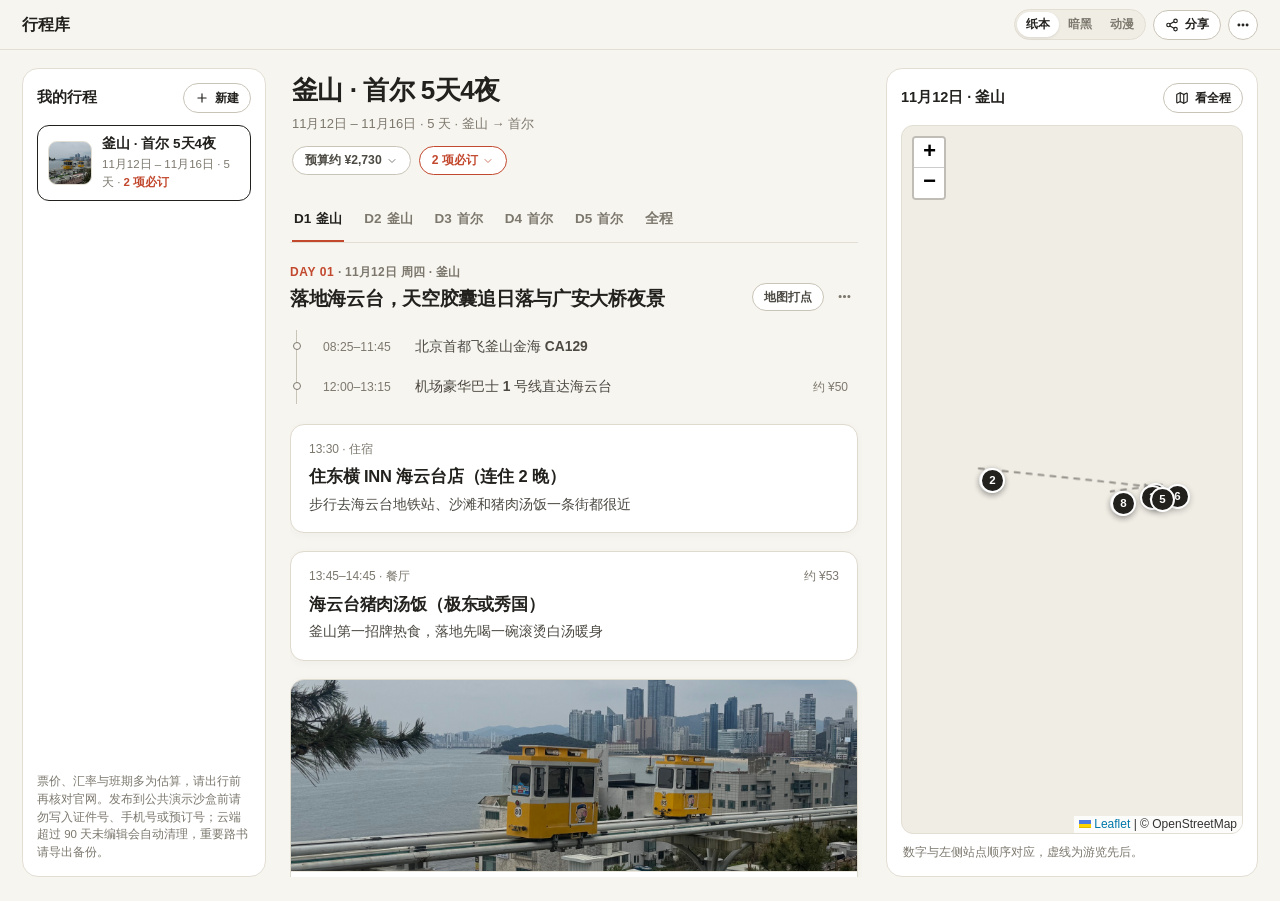
==== commit ffe1d5da: "feat: add paper/dark/manga theme toggle and un-cramp mobile layout" ====
--- a/busan-seoul-2026/index.html
+++ b/busan-seoul-2026/index.html
@@ -5,34 +5,56 @@
   <meta name="viewport" content="width=device-width, initial-scale=1" />
   <title>釜山 · 首尔 5天4夜 | 行程库</title>
   <script>
-    if (/^\/t\/[A-Za-z0-9_-]+(?:\/edit)?\/?$/.test(location.pathname)) {
-      document.documentElement.classList.add("shared-loading");
-    }
+    (function () {
+      if (/^\/t\/[A-Za-z0-9_-]+(?:\/edit)?\/?$/.test(location.pathname)) {
+        document.documentElement.classList.add("shared-loading");
+      }
+      var valid = { paper: 1, dark: 1, manga: 1 };
+      var theme = "";
+      try {
+        var q = new URLSearchParams(location.search).get("theme");
+        if (q && valid[q]) theme = q;
+        if (!theme) {
+          var saved = localStorage.getItem("travel-guides-theme");
+          if (saved === "light") saved = "paper";
+          if (saved && valid[saved]) theme = saved;
+        }
+      } catch (_) {}
+      document.documentElement.dataset.theme = theme || "paper";
+    })();
   </script>
   <link rel="stylesheet" href="vendor/leaflet.css?v=1.9.4" />
-  <link rel="stylesheet" href="styles.css?v=b547bfbe" />
+  <link rel="stylesheet" href="styles.css?v=4e56c3f2" />
 </head>
 <body>
   <header class="top">
     <div class="brand">
-      <span class="brand-badge">TRIP COMIC</span>
-      <h1>行程库</h1>
+      <h1 id="brand-static-title">行程库</h1>
+      <details class="trip-picker" id="mobile-trip-picker" hidden>
+        <summary class="trip-picker-btn" aria-label="切换行程"><b>行程库</b><span id="mobile-trip-count"></span><svg class="picker-caret" viewBox="0 0 24 24" fill="none" stroke="currentColor" stroke-width="2.4" stroke-linecap="round" stroke-linejoin="round" aria-hidden="true"><path d="m6 9 6 6 6-6"/></svg></summary>
+        <div class="trip-picker-popover" id="mobile-trip-menu"></div>
+      </details>
     </div>
     <div class="top-actions">
       <span id="share-status" class="share-status" hidden></span>
-      <button type="button" class="btn btn-sm" id="seed-update-btn" hidden><span data-icon="refresh"></span>线上已更新 · 用最新版</button>
-      <button type="button" class="btn btn-sm" id="conflict-reload-btn" hidden><span data-icon="refresh"></span>加载最新内容</button>
-      <button type="button" class="btn readonly-only" id="fork-btn"><span data-icon="copy"></span>复制并修改</button>
-      <button type="button" class="btn btn-primary" id="share-btn"><span data-icon="share"></span>分享</button>
+      <button type="button" class="btn btn-sm" id="seed-update-btn" hidden><span data-icon="refresh"></span>用最新版</button>
+      <button type="button" class="btn btn-sm" id="conflict-reload-btn" hidden><span data-icon="refresh"></span>加载最新</button>
+      <div class="theme-switch" id="theme-switch" role="group" aria-label="界面风格">
+        <button type="button" class="theme-opt" data-set-theme="paper">纸本</button>
+        <button type="button" class="theme-opt" data-set-theme="dark">暗黑</button>
+        <button type="button" class="theme-opt" data-set-theme="manga">动漫</button>
+      </div>
+      <button type="button" class="btn btn-sm readonly-only" id="fork-btn"><span data-icon="copy"></span>复制修改</button>
+      <button type="button" class="btn btn-sm" id="share-btn"><span data-icon="share"></span><span class="btn-label-share">分享</span></button>
       <details class="more-menu" id="more-menu">
-        <summary class="btn btn-icon-more" aria-label="更多功能" title="打印路书、导入或导出备份"><span data-icon="more"></span></summary>
+        <summary class="btn btn-sm btn-icon-more" aria-label="更多功能" title="管理行程、打印或备份"><span data-icon="more"></span></summary>
         <div class="more-popover">
-          <button type="button" class="menu-item edit-only mobile-only-menu-item" id="menu-add-day"><span data-icon="plus"></span>添加新的一天</button>
-          <button type="button" class="menu-item edit-only mobile-only-menu-item" id="menu-rename-trip"><span data-icon="pencil"></span>修改行程名称</button>
-          <button type="button" class="menu-item edit-only mobile-only-menu-item" id="menu-edit-cover"><span data-icon="camera"></span>更换顶部封面</button>
-          <button type="button" class="menu-item edit-only mobile-only-menu-item" id="menu-new-trip"><span data-icon="plus"></span>新建另一趟行程</button>
-          <button type="button" class="menu-item edit-only mobile-only-menu-item danger-item" id="menu-delete-trip"><span data-icon="trash"></span>删除当前行程</button>
-          <hr class="menu-sep edit-only mobile-only-menu-item" />
+          <button type="button" class="menu-item edit-only" id="menu-add-day"><span data-icon="plus"></span>添加新的一天</button>
+          <button type="button" class="menu-item edit-only" id="menu-rename-trip"><span data-icon="pencil"></span>修改行程名称</button>
+          <button type="button" class="menu-item edit-only" id="menu-edit-cover"><span data-icon="camera"></span>更换封面图</button>
+          <button type="button" class="menu-item edit-only" id="menu-new-trip"><span data-icon="plus"></span>新建另一趟行程</button>
+          <button type="button" class="menu-item edit-only danger-item" id="menu-delete-trip"><span data-icon="trash"></span>删除当前行程</button>
+          <hr class="menu-sep edit-only" />
           <button type="button" class="menu-item" id="print-btn"><span data-icon="printer"></span>打印 / 导出 PDF 路书</button>
           <button type="button" class="menu-item edit-only" id="reset-local-btn" hidden><span data-icon="refresh"></span>恢复默认线上内容</button>
           <button type="button" class="menu-item edit-only" id="import-btn"><span data-icon="upload"></span>导入 JSON 备份</button>
@@ -237,7 +259,7 @@
   </dialog>
 
   <script src="data.js?v=bd16d10a"></script>
-  <script src="app.js?v=699a1448"></script>
+  <script src="app.js?v=6aa10916"></script>
   <script src="share.js?v=34f73781"></script>
 </body>
 </html>
--- a/busan-seoul-2026/styles.css
+++ b/busan-seoul-2026/styles.css
@@ -1,35 +1,96 @@
 /* ==========================================================================
-   Static Travel Guide — Color Manga Travel Zine (彩色日漫手账风)
-   Dot-Grid Cream Paper · 2.5px Jet-Black Ink · Hard Offset Shadow · Lemon Pop
+   Static Travel Guide — 3-Theme System (纸本 paper · 暗黑 dark · 动漫 manga)
+   Spacious Mobile Rhythm · Grouped Transit · Clean Panel Framing
    ========================================================================== */
 
-:root {
-  --paper: #fffdf7;
-  --dot: #e2dcc8;
-  --card: #ffffff;
-  --subtle: #f6f3e8;
-  --ink: #111111;
-  --muted: #4b504e;
-  --yellow: #ffd84d;
-  --yellow-hover: #ffcf26;
-  --coral: #ff5c39;
-  --sky: #dff2fe;
-  --mint: #dcfce7;
-  --peach: #ffedd5;
+:root,
+html[data-theme="paper"] {
+  --bg: #f7f5ef;
+  --bg-top: rgba(247, 245, 239, 0.92);
+  --surface: #ffffff;
+  --surface-soft: #f0ede5;
+  --ink: #22211e;
+  --ink-soft: #4c4a43;
+  --muted: #7c786e;
+  --line: #e2ded4;
+  --line-strong: #c9c4b8;
+  --accent: #c2482e;
+  --accent-bg: #fceee9;
+  --primary-bg: #22211e;
+  --primary-fg: #ffffff;
+  --card-border: 1px solid #dfdace;
+  --card-radius: 14px;
+  --card-shadow: 0 2px 10px rgba(24, 22, 18, 0.035);
+  --photo-divider: 1px solid #ece8de;
+  --pin-bg: #22211e;
+  --pin-fg: #ffffff;
+  --pin-ring: 2px solid #ffffff;
+  --pin-shadow: 0 2px 6px rgba(0, 0, 0, 0.22);
   --danger: #dc2626;
-  --b-sm: 2px solid #111111;
-  --b-lg: 2.5px solid #111111;
-  --sh-sm: 2px 2px 0 #111111;
-  --sh-md: 4px 4px 0 #111111;
-  --sh-lg: 6px 6px 0 #111111;
-}
-
-.cat-flight    { --bar: #ffd84d; }
-.cat-stay      { --bar: #93c5fd; }
-.cat-transport { --bar: #6ee7b7; }
-.cat-sight     { --bar: #fda4af; }
-.cat-food      { --bar: #fdba74; }
-.cat-other     { --bar: #cbd5e1; }
+  --ok-bg: #e7f5ec;
+  --ok-fg: #166534;
+}
+
+html[data-theme="dark"] {
+  --bg: #111316;
+  --bg-top: rgba(17, 19, 22, 0.9);
+  --surface: #191d22;
+  --surface-soft: #232830;
+  --ink: #edeae4;
+  --ink-soft: #c0c4cc;
+  --muted: #8b929e;
+  --line: #2a303a;
+  --line-strong: #3b4351;
+  --accent: #f28b5b;
+  --accent-bg: rgba(242, 139, 91, 0.16);
+  --primary-bg: #edeae4;
+  --primary-fg: #141619;
+  --card-border: 1px solid #2b313b;
+  --card-radius: 14px;
+  --card-shadow: 0 4px 16px rgba(0, 0, 0, 0.28);
+  --photo-divider: 1px solid #2b313b;
+  --pin-bg: #f28b5b;
+  --pin-fg: #111316;
+  --pin-ring: 2px solid #111316;
+  --pin-shadow: 0 2px 8px rgba(0, 0, 0, 0.5);
+  --danger: #f87171;
+  --ok-bg: rgba(34, 197, 94, 0.16);
+  --ok-fg: #86efac;
+}
+
+html[data-theme="manga"] {
+  --bg: #fffdf7;
+  --bg-top: rgba(255, 253, 247, 0.94);
+  --surface: #ffffff;
+  --surface-soft: #f6f2e4;
+  --ink: #181715;
+  --ink-soft: #3d3b36;
+  --muted: #6e6b62;
+  --line: #e4decb;
+  --line-strong: #181715;
+  --accent: #e54826;
+  --accent-bg: #fff2b2;
+  --primary-bg: #ffe055;
+  --primary-fg: #181715;
+  --card-border: 1.8px solid #181715;
+  --card-radius: 16px;
+  --card-shadow: 3px 3px 0 #181715;
+  --photo-divider: 1.8px solid #181715;
+  --pin-bg: #ffe055;
+  --pin-fg: #181715;
+  --pin-ring: 2px solid #181715;
+  --pin-shadow: 2px 2px 0 #181715;
+  --danger: #dc2626;
+  --ok-bg: #dcfce7;
+  --ok-fg: #14532d;
+}
+
+.cat-flight    { --bar: #eab308; }
+.cat-stay      { --bar: #60a5fa; }
+.cat-transport { --bar: #34d399; }
+.cat-sight     { --bar: #fb7185; }
+.cat-food      { --bar: #fb923c; }
+.cat-other     { --bar: #94a3b8; }
 
 * { box-sizing: border-box; }
 [hidden] { display: none !important; }
@@ -38,1081 +99,675 @@
 html.shared-loading body { visibility: hidden; }
 
 body {
-  background-color: var(--paper);
-  background-image: radial-gradient(var(--dot) 1.15px, transparent 1.15px);
-  background-size: 15px 15px;
+  background: var(--bg);
   color: var(--ink);
   font-family: -apple-system, BlinkMacSystemFont, "PingFang SC", "Hiragino Sans GB", "Microsoft YaHei", sans-serif;
   font-size: 14.5px;
-  line-height: 1.55;
+  line-height: 1.6;
   -webkit-font-smoothing: antialiased;
 }
 
 button, input, select, textarea { font: inherit; color: inherit; }
-.icon { width: 15px; height: 15px; flex-shrink: 0; stroke-width: 2.3; }
+.icon { width: 15px; height: 15px; flex-shrink: 0; stroke-width: 2; }
 .muted { color: var(--muted); }
-.empty { margin: 0; padding: 20px 0; color: var(--muted); font-weight: 700; font-size: 13.5px; }
+.empty { margin: 0; padding: 24px 0; color: var(--muted); font-size: 13.5px; }
 .print-only-notes { display: none; }
 
-/* Role Visibility */
 .shared-readonly .edit-only { display: none !important; }
 .readonly-only { display: none !important; }
 .shared-readonly .readonly-only { display: inline-flex !important; }
 
-/* Comic Tactile Buttons */
+/* Buttons */
 .btn {
-  display: inline-flex;
-  align-items: center;
-  justify-content: center;
-  gap: 6px;
-  height: 36px;
-  padding: 0 13px;
-  border-radius: 10px;
-  border: var(--b-sm);
-  background: var(--card);
-  color: var(--ink);
-  box-shadow: var(--sh-sm);
-  font-size: 13px;
-  font-weight: 800;
-  line-height: 1;
-  text-decoration: none;
-  white-space: nowrap;
-  cursor: pointer;
-  transition: transform 0.1s ease, box-shadow 0.1s ease, background 0.12s ease;
-}
-.btn:hover:not(:disabled) { background: var(--subtle); }
-.btn:active:not(:disabled) {
-  transform: translate(2px, 2px);
-  box-shadow: 0 0 0 #111;
-}
-.btn:disabled { opacity: 0.4; cursor: default; box-shadow: none; }
-.btn-sm { height: 31px; padding: 0 10px; font-size: 12px; border-radius: 8px; }
+  display: inline-flex; align-items: center; justify-content: center; gap: 6px;
+  height: 36px; padding: 0 14px; border-radius: 999px;
+  border: 1px solid var(--line-strong); background: var(--surface); color: var(--ink);
+  font-size: 13px; font-weight: 600; line-height: 1; text-decoration: none;
+  white-space: nowrap; cursor: pointer;
+  transition: background 0.14s ease, transform 0.1s ease;
+}
+.btn:hover:not(:disabled) { background: var(--surface-soft); }
+.btn:active:not(:disabled) { transform: translateY(1px); }
+.btn:disabled { opacity: 0.4; cursor: default; }
+.btn-sm { height: 30px; padding: 0 11px; font-size: 12.2px; }
 .btn-sm .icon { width: 14px; height: 14px; }
-
-.btn-primary, .btn-book {
-  background: var(--yellow);
-  color: var(--ink);
-}
-.btn-primary:hover:not(:disabled), .btn-book:hover:not(:disabled) {
-  background: var(--yellow-hover);
-}
-
-/* Top Masthead Bar */
+.btn-primary {
+  background: var(--primary-bg); color: var(--primary-fg);
+  border-color: var(--line-strong); font-weight: 700;
+}
+.btn-primary:hover:not(:disabled) { filter: brightness(0.96); background: var(--primary-bg); }
+html[data-theme="manga"] .btn-primary { border: 1.6px solid #181715; }
+
+/* Top Header Bar */
 .top {
-  position: sticky;
-  top: 0;
-  z-index: 50;
-  display: flex;
-  justify-content: space-between;
-  align-items: center;
-  gap: 10px;
-  padding: 10px 20px;
-  background: rgba(255, 253, 247, 0.94);
-  border-bottom: var(--b-sm);
-  backdrop-filter: blur(10px);
-}
-.brand { display: flex; align-items: center; gap: 9px; }
-.brand-badge {
-  display: inline-block;
-  padding: 3px 9px;
-  border-radius: 999px;
-  background: var(--yellow);
-  border: var(--b-sm);
-  box-shadow: var(--sh-sm);
-  font-size: 10.5px;
-  font-weight: 900;
-  letter-spacing: 0.06em;
-}
-.brand h1 {
-  margin: 0;
-  font-size: 17.5px;
-  font-weight: 900;
-  letter-spacing: -0.02em;
-}
-.top-actions { display: flex; align-items: center; gap: 7px; }
+  position: sticky; top: 0; z-index: 50;
+  display: flex; justify-content: space-between; align-items: center; gap: 10px;
+  padding: 9px 22px; background: var(--bg-top);
+  border-bottom: 1px solid var(--line); backdrop-filter: blur(12px);
+}
+.brand { display: flex; align-items: center; gap: 8px; min-width: 0; }
+.brand h1 { margin: 0; font-size: 16px; font-weight: 750; letter-spacing: -0.01em; white-space: nowrap; }
+.top-actions { display: flex; align-items: center; gap: 7px; flex-shrink: 0; }
+
+/* 3-Way Theme Switcher (纸本 · 暗黑 · 动漫) */
+.theme-switch {
+  display: inline-flex; align-items: center; padding: 2px;
+  border-radius: 999px; background: var(--surface-soft); border: 1px solid var(--line);
+}
+html[data-theme="manga"] .theme-switch { border-color: #181715; }
+.theme-opt {
+  height: 25px; padding: 0 9px; border: 0; border-radius: 999px;
+  background: transparent; color: var(--muted);
+  font-size: 11.8px; font-weight: 650; cursor: pointer; white-space: nowrap;
+  transition: background 0.14s ease, color 0.14s ease;
+}
+.theme-opt.active {
+  background: var(--surface); color: var(--ink); font-weight: 750;
+  box-shadow: 0 1px 3px rgba(0, 0, 0, 0.1);
+}
+html[data-theme="manga"] .theme-opt.active {
+  background: #ffe055; color: #181715; box-shadow: none; outline: 1.4px solid #181715;
+}
+
+/* Mobile Compact Trip Switcher */
+.trip-picker { position: relative; }
+.trip-picker summary { list-style: none; }
+.trip-picker summary::-webkit-details-marker { display: none; }
+.trip-picker-btn {
+  display: inline-flex; align-items: center; gap: 5px; height: 30px; padding: 0 4px;
+  border-radius: 8px; border: 0; background: transparent;
+  font-size: 15.5px; color: var(--ink); cursor: pointer; white-space: nowrap;
+}
+.trip-picker-btn b { font-weight: 780; letter-spacing: -0.01em; }
+.trip-picker-btn span {
+  display: inline-grid; place-items: center; min-width: 17px; height: 17px; padding: 0 5px;
+  border-radius: 999px; background: var(--surface-soft); color: var(--muted); font-size: 10.5px; font-weight: 750;
+}
+.picker-caret { width: 13px; height: 13px; color: var(--muted); }
+@media (max-width: 1100px) {
+  body.has-trip-picker #brand-static-title { display: none; }
+}
+@media (min-width: 1101px) {
+  .trip-picker { display: none !important; }
+}
+.trip-picker-popover {
+  position: absolute; left: 0; top: calc(100% + 8px); width: min(290px, calc(100vw - 28px));
+  padding: 6px; border-radius: 14px; background: var(--surface);
+  border: var(--card-border); box-shadow: 0 12px 32px rgba(0, 0, 0, 0.16);
+  display: grid; gap: 3px; z-index: 90;
+}
+.trip-pick-item {
+  display: flex; justify-content: space-between; align-items: center; gap: 10px;
+  width: 100%; padding: 9px 11px; border: 0; border-radius: 10px;
+  background: transparent; text-align: left; cursor: pointer;
+}
+.trip-pick-item:hover, .trip-pick-item.active { background: var(--surface-soft); }
+.trip-pick-item b { display: block; font-size: 13.2px; font-weight: 700; }
+.trip-pick-item small { display: block; margin-top: 2px; font-size: 11.5px; color: var(--muted); }
+.trip-pick-check { font-size: 11px; font-weight: 750; color: var(--accent); flex-shrink: 0; }
 
 .share-status {
-  display: inline-flex;
-  align-items: center;
-  height: 27px;
-  padding: 0 9px;
-  border-radius: 999px;
-  border: 1.5px solid #111;
-  background: var(--mint);
-  font-size: 11.5px;
-  font-weight: 800;
-  white-space: nowrap;
-}
-.share-status.error { background: #fee2e2; color: var(--danger); }
-
-#conflict-reload-btn, #seed-update-btn {
-  background: var(--coral);
-  color: #fff;
-}
+  display: inline-flex; align-items: center; height: 26px; padding: 0 9px;
+  border-radius: 999px; background: var(--ok-bg); color: var(--ok-fg);
+  font-size: 11.5px; font-weight: 650; white-space: nowrap;
+}
+.share-status.error { background: rgba(220, 38, 38, 0.14); color: var(--danger); }
+#conflict-reload-btn, #seed-update-btn { background: var(--accent); color: #fff; border-color: transparent; }
 
 .more-menu { position: relative; }
 .more-menu summary { list-style: none; }
 .more-menu summary::-webkit-details-marker { display: none; }
-.btn-icon-more { width: 32px; padding: 0; }
+.btn-icon-more { width: 30px; padding: 0; }
 .more-popover {
-  position: absolute;
-  right: 0;
-  top: calc(100% + 7px);
-  min-width: 190px;
-  max-width: calc(100vw - 24px);
-  padding: 6px;
-  border-radius: 12px;
-  background: var(--card);
-  border: var(--b-sm);
-  box-shadow: var(--sh-md);
-  display: grid;
-  gap: 2px;
-  z-index: 85;
+  position: absolute; right: 0; top: calc(100% + 7px);
+  min-width: 196px; max-width: calc(100vw - 24px); padding: 6px;
+  border-radius: 14px; background: var(--surface); border: var(--card-border);
+  box-shadow: 0 12px 32px rgba(0, 0, 0, 0.18); display: grid; gap: 2px; z-index: 90;
 }
 .menu-item {
-  display: flex;
-  align-items: center;
-  gap: 8px;
-  width: 100%;
-  padding: 8px 10px;
-  border: 0;
-  border-radius: 8px;
-  background: transparent;
-  color: var(--ink);
-  font-size: 13px;
-  font-weight: 750;
-  text-align: left;
-  cursor: pointer;
-}
-.menu-item:hover { background: var(--yellow); }
+  display: flex; align-items: center; gap: 8px; width: 100%; padding: 8px 11px;
+  border: 0; border-radius: 9px; background: transparent; color: var(--ink);
+  font-size: 13px; font-weight: 600; text-align: left; cursor: pointer;
+}
+.menu-item:hover { background: var(--surface-soft); }
 .menu-item.danger-item { color: var(--danger); }
-.menu-item.danger-item:hover { background: #fee2e2; }
-.menu-sep { border: 0; border-top: 1.5px dashed #ccc; margin: 4px 6px; }
-@media (min-width: 721px) {
-  .mobile-only-menu-item { display: none; }
-}
+.menu-sep { border: 0; border-top: 1px solid var(--line); margin: 4px 6px; }
 
 /* 3-Column Desktop Layout */
 .layout {
-  display: grid;
-  grid-template-columns: 248px minmax(0, 1fr) 380px;
-  gap: 18px;
-  padding: 16px 20px 24px;
-  height: calc(100vh - 56px);
+  display: grid; grid-template-columns: 244px minmax(0, 1fr) 372px;
+  gap: 24px; padding: 18px 22px 24px; height: calc(100vh - 49px);
 }
 .shared-route .rail { display: none !important; }
-.shared-route .layout { grid-template-columns: minmax(0, 1fr) 400px; }
+.shared-route .layout { grid-template-columns: minmax(0, 1fr) 390px; }
 
 .rail, .map-panel {
-  min-height: 0;
-  display: flex;
-  flex-direction: column;
-  background: var(--card);
-  border: var(--b-lg);
-  border-radius: 18px;
-  box-shadow: var(--sh-md);
-}
-
-/* Left Sidebar: Comic Trip Cards */
+  min-height: 0; display: flex; flex-direction: column;
+  background: var(--surface); border: 1px solid var(--line); border-radius: 16px;
+}
+html[data-theme="manga"] .rail,
+html[data-theme="manga"] .map-panel { border: 1.6px solid #181715; }
+
+/* Left Sidebar: Calm Paper Trip List */
 .rail { padding: 14px; overflow: auto; }
 .rail-head, .map-bar {
-  display: flex;
-  justify-content: space-between;
-  align-items: center;
-  gap: 8px;
-  margin-bottom: 12px;
-}
-.rail h2, .map-bar h2 { margin: 0; font-size: 15px; font-weight: 900; }
-#trip-list { display: grid; gap: 11px; }
+  display: flex; justify-content: space-between; align-items: center; gap: 8px; margin-bottom: 12px;
+}
+.rail h2, .map-bar h2 { margin: 0; font-size: 14.5px; font-weight: 750; }
+#trip-list { display: grid; gap: 8px; }
 
 .trip-card {
-  position: relative;
-  display: flex;
-  flex-direction: column;
-  justify-content: flex-end;
-  width: 100%;
-  min-height: 110px;
-  padding: 0;
-  border: var(--b-sm);
-  border-radius: 13px;
-  background: #1f2421;
-  color: #fff;
-  text-align: left;
-  overflow: hidden;
-  cursor: pointer;
-  box-shadow: var(--sh-sm);
-  transition: transform 0.12s, box-shadow 0.12s;
-}
-.trip-card:hover { transform: translate(-1px, -1px); box-shadow: 3px 3px 0 #111; }
+  display: flex; align-items: center; gap: 10px; width: 100%; padding: 9px 10px;
+  border-radius: 12px; border: 1px solid var(--line); background: var(--bg);
+  color: var(--ink); text-align: left; cursor: pointer; transition: border-color 0.14s, background 0.14s;
+}
+.trip-card:hover { background: var(--surface-soft); }
 .trip-card.active {
-  outline: 3px solid var(--yellow);
-  box-shadow: 3px 3px 0 #111;
-}
+  background: var(--surface); border: 1.6px solid var(--ink);
+}
+html[data-theme="manga"] .trip-card.active { background: #fff9db; border-color: #181715; }
 .trip-thumb {
-  position: absolute;
-  inset: 0;
-  display: grid;
-  place-items: center;
-  background: #2b322e center / cover no-repeat;
-}
-.trip-thumb::after {
-  content: "";
-  position: absolute;
-  inset: 0;
-  background: linear-gradient(180deg, rgba(0, 0, 0, 0.08) 0%, rgba(0, 0, 0, 0.84) 100%);
-}
-.trip-meta { position: relative; z-index: 1; display: block; padding: 11px 12px 10px; }
-.trip-meta b { display: block; font-size: 14.5px; font-weight: 900; line-height: 1.25; }
-.trip-meta span { display: block; margin-top: 2px; font-size: 11.5px; color: rgba(255, 255, 255, 0.82); font-weight: 600; }
-.trip-meta em {
-  display: inline-block; margin-top: 6px; padding: 1px 7px; border-radius: 5px;
-  background: var(--coral); border: 1.5px solid #111; color: #fff;
-  font-size: 10.5px; font-style: normal; font-weight: 850;
-}
-.trip-meta .ok {
-  display: inline-block; margin-top: 6px; padding: 1px 7px; border-radius: 5px;
-  background: var(--yellow); border: 1.5px solid #111; color: #111;
-  font-size: 10.5px; font-weight: 850;
-}
-.rail-note { margin: auto 0 0; padding-top: 14px; color: var(--muted); font-size: 11.5px; line-height: 1.55; font-weight: 600; }
-
-/* Center Feed */
-main {
-  min-height: 0;
-  overflow: auto;
-  padding-right: 4px;
-}
-.manga-feed {
-  max-width: 720px;
-  margin: 0 auto;
-  display: flex;
-  flex-direction: column;
-  gap: 14px;
-}
-
-/* 1. Manga Title Card */
-.m-title-card {
-  background: var(--card);
-  border: var(--b-lg);
-  border-radius: 18px;
-  padding: 16px 18px;
-  box-shadow: var(--sh-md);
-}
-.m-title-top {
-  display: flex;
-  justify-content: space-between;
-  align-items: flex-start;
-  gap: 12px;
-}
-.m-title-card h2 {
-  margin: 0;
-  font-size: clamp(22px, 3vw, 27px);
-  font-weight: 950;
-  letter-spacing: -0.025em;
-  line-height: 1.18;
-}
-.m-sub {
-  margin: 6px 0 0;
-  font-size: 12.5px;
-  font-weight: 750;
-  color: var(--muted);
-}
-.m-title-tools { display: flex; gap: 6px; flex-shrink: 0; }
-
-.m-pills {
-  display: flex;
-  flex-wrap: wrap;
-  gap: 7px;
-  margin-top: 12px;
-}
-.m-pill {
-  display: inline-flex;
-  align-items: center;
-  gap: 4px;
-  height: 28px;
-  padding: 0 10px;
-  border-radius: 7px;
-  border: 1.8px solid #111;
-  background: var(--subtle);
-  color: var(--ink);
-  font-size: 11.8px;
-  font-weight: 850;
-  cursor: pointer;
-  transition: transform 0.1s, background 0.12s;
-}
-.m-pill.hi { background: var(--yellow); }
-.m-pill.warn { background: var(--peach); }
-.m-pill.open, .m-pill:hover {
-  background: #111;
-  color: var(--yellow);
-}
-.chev { display: inline-grid; transition: transform 0.15s; }
+  width: 44px; height: 44px; border-radius: 9px; flex-shrink: 0;
+  display: grid; place-items: center; background: var(--surface-soft) center / cover no-repeat;
+  color: var(--muted); border: 1px solid var(--line);
+}
+.trip-meta { min-width: 0; flex: 1; }
+.trip-meta b {
+  display: block; font-size: 13.5px; font-weight: 720; line-height: 1.3;
+  overflow: hidden; text-overflow: ellipsis; white-space: nowrap;
+}
+.trip-meta span { display: block; margin-top: 2px; font-size: 11.5px; color: var(--muted); }
+.trip-meta em { font-style: normal; color: var(--accent); font-weight: 650; }
+.rail-note { margin: auto 0 0; padding-top: 14px; color: var(--muted); font-size: 11.5px; line-height: 1.55; }
+
+/* Center Feed — Generous Breathing Room */
+main { min-height: 0; overflow: auto; padding-right: 4px; }
+.zine-feed {
+  max-width: 660px; margin: 0 auto;
+  display: flex; flex-direction: column; gap: 20px;
+}
+
+/* Unboxed Book-Page Masthead */
+.zine-masthead { padding: 6px 2px 2px; }
+.zine-masthead h2 {
+  margin: 0; font-size: clamp(22px, 2.8vw, 26px);
+  font-weight: 800; letter-spacing: -0.02em; line-height: 1.25;
+}
+.m-sub { margin: 7px 0 0; font-size: 13px; color: var(--muted); line-height: 1.5; }
+
+.m-meta-bar { display: flex; flex-wrap: wrap; gap: 8px; margin-top: 13px; }
+.m-meta-chip {
+  display: inline-flex; align-items: center; gap: 4px;
+  height: 29px; padding: 0 12px; border-radius: 999px;
+  border: 1px solid var(--line-strong); background: var(--surface);
+  color: var(--ink-soft); font-size: 12.2px; font-weight: 600; cursor: pointer;
+  transition: background 0.14s, color 0.14s;
+}
+.m-meta-chip:hover { background: var(--surface-soft); color: var(--ink); }
+.m-meta-chip.due { color: var(--accent); border-color: var(--accent); }
+.m-meta-chip.open {
+  background: var(--ink); color: var(--bg); border-color: var(--ink);
+}
+html[data-theme="manga"] .m-meta-chip {
+  border-color: transparent; background: var(--surface-soft);
+  color: #181715; font-weight: 700;
+}
+html[data-theme="manga"] .m-meta-chip.due { background: #ffe8e2; color: var(--accent); }
+html[data-theme="manga"] .m-meta-chip.open { background: #181715; color: #ffe055; }
+.chev { display: inline-grid; transition: transform 0.16s; opacity: 0.7; }
 .chev .icon { width: 12px; height: 12px; }
 .chev.up { transform: rotate(180deg); }
 
-/* 2. Sticky Comic Day Tabs (D1..D5) */
+/* Sticky Day Tabs — Spacious Single-Line Strip */
 .day-tabs {
-  position: sticky;
-  top: 0;
-  z-index: 30;
-  display: flex;
-  gap: 7px;
-  padding: 6px 0;
-  background: rgba(255, 253, 247, 0.92);
-  backdrop-filter: blur(8px);
-  overflow-x: auto;
-  scrollbar-width: none;
+  position: sticky; top: 0; z-index: 30;
+  display: flex; align-items: center; gap: 18px;
+  padding: 0 2px; background: var(--bg-top);
+  border-bottom: 1px solid var(--line); backdrop-filter: blur(10px);
+  overflow-x: auto; scrollbar-width: none;
 }
 .day-tabs::-webkit-scrollbar { display: none; }
 
 .day-tab {
-  flex: 1 0 58px;
-  display: flex;
-  flex-direction: column;
-  align-items: center;
-  justify-content: center;
-  padding: 6px 8px;
-  border: var(--b-sm);
-  border-radius: 11px;
-  background: var(--card);
-  color: var(--ink);
-  box-shadow: var(--sh-sm);
-  cursor: pointer;
-  transition: transform 0.1s, box-shadow 0.1s, background 0.12s;
-}
-.day-tab b {
-  font-size: 13px;
-  font-weight: 950;
-  line-height: 1.15;
-}
-.day-tab span {
-  font-size: 11px;
-  font-weight: 750;
-  margin-top: 1px;
-  max-width: 66px;
-  overflow: hidden;
-  text-overflow: ellipsis;
-  white-space: nowrap;
-}
-.day-tab.active {
-  background: #111111;
-  color: var(--yellow);
-  transform: translate(1px, 1px);
-  box-shadow: 1px 1px 0 #111;
-}
-
-/* Expandable Comic Drawers (Bookings, Visa, Budget) */
+  flex: 0 0 auto; display: inline-flex; align-items: baseline; gap: 5px;
+  padding: 11px 2px 10px; border: 0; border-bottom: 2px solid transparent;
+  background: transparent; color: var(--muted);
+  font-size: 13.5px; font-weight: 600; cursor: pointer; white-space: nowrap;
+  transition: color 0.14s, border-color 0.14s;
+}
+.day-tab b { font-weight: 750; font-size: 13.5px; }
+.day-tab span { font-size: 13px; }
+.day-tab:hover { color: var(--ink); }
+.day-tab.active { color: var(--ink); border-bottom-color: var(--accent); }
+.day-tab.active span { font-weight: 700; }
+
+/* Manga Mode Day Tabs: Airy Single-Line Comic Pills (Never Cramped!) */
+html[data-theme="manga"] .day-tabs {
+  gap: 8px; padding: 8px 2px 10px; border-bottom: 1.5px dashed #ded7c3;
+}
+html[data-theme="manga"] .day-tab {
+  height: 34px; padding: 0 13px; align-items: center;
+  border: 1.6px solid #181715; border-radius: 999px;
+  background: var(--surface); color: #181715; font-weight: 750;
+}
+html[data-theme="manga"] .day-tab.active {
+  background: #ffe055; color: #181715; box-shadow: 2px 2px 0 #181715;
+}
+
+/* Expandable Drawers (Bookings, Visa, Budget) */
 .drawer-panel {
-  padding: 15px 16px;
-  border-radius: 16px;
-  background: var(--card);
-  border: var(--b-lg);
-  box-shadow: var(--sh-md);
+  padding: 16px 18px; border-radius: var(--card-radius);
+  background: var(--surface); border: var(--card-border); box-shadow: var(--card-shadow);
 }
 .drawer-head {
   display: flex; justify-content: space-between; align-items: flex-start; gap: 12px;
-  padding-bottom: 10px; border-bottom: 2px solid #111; margin-bottom: 12px;
-}
-.drawer-head b { display: block; font-size: 14.5px; font-weight: 900; }
-.drawer-sub { display: block; margin-top: 2px; font-size: 12px; color: var(--muted); font-weight: 650; }
+  padding-bottom: 11px; border-bottom: 1px solid var(--line); margin-bottom: 12px;
+}
+.drawer-head b { display: block; font-size: 14.5px; font-weight: 750; }
+.drawer-sub { display: block; margin-top: 3px; font-size: 12px; color: var(--muted); }
 .drawer-close {
-  border: 1.5px solid #111; background: var(--subtle); color: var(--ink);
-  padding: 3px 10px; border-radius: 6px; font-size: 12px; font-weight: 800; cursor: pointer;
-}
-.section-title { margin: 14px 0 8px; font-size: 13px; font-weight: 900; }
-
-.book-row { display: flex; align-items: center; gap: 10px; padding: 8px 0; border-top: 1.5px dashed #d6d1c2; }
+  border: 1px solid var(--line); background: var(--surface-soft); color: var(--ink-soft);
+  padding: 3px 10px; border-radius: 999px; font-size: 12px; font-weight: 650; cursor: pointer;
+}
+.section-title { margin: 16px 0 8px; font-size: 13px; font-weight: 750; }
+
+.book-row { display: flex; align-items: center; gap: 10px; padding: 9px 0; border-top: 1px solid var(--line); }
 .book-row:first-of-type { border-top: 0; padding-top: 0; }
 .book-name { flex: 1; min-width: 0; }
-.book-name b { display: block; font-size: 13.5px; font-weight: 850; }
-.book-name small { color: var(--muted); font-size: 12px; font-weight: 650; }
-
+.book-name b { display: block; font-size: 13.5px; font-weight: 680; }
+.book-name small { color: var(--muted); font-size: 12px; }
 .flag {
-  display: inline-block; padding: 2px 7px; border-radius: 5px; border: 1.5px solid #111;
-  background: var(--yellow); font-size: 11px; font-weight: 850; white-space: nowrap;
-}
-.flag.required { background: var(--coral); color: #fff; }
-
-/* Visa & Budget Internals */
+  display: inline-block; padding: 2px 8px; border-radius: 999px;
+  background: var(--surface-soft); color: var(--ink-soft); font-size: 11px; font-weight: 700; white-space: nowrap;
+}
+.flag.required { background: var(--accent-bg); color: var(--accent); }
+
+/* Visa & Budget */
 .visa-meta { display: grid; gap: 6px; margin-bottom: 12px; }
-.visa-meta p { display: grid; grid-template-columns: 44px minmax(0, 1fr); gap: 8px; margin: 0; font-size: 12.8px; font-weight: 650; }
-.visa-meta b { color: var(--muted); font-weight: 850; }
-.visa-actions { display: flex; flex-wrap: wrap; gap: 8px; margin-bottom: 10px; }
-.visa-docs, .visa-tips { list-style: none; margin: 0; padding: 0; display: grid; gap: 7px; }
+.visa-meta p { display: grid; grid-template-columns: 44px minmax(0, 1fr); gap: 8px; margin: 0; font-size: 13px; }
+.visa-meta b { color: var(--muted); font-weight: 650; }
+.visa-actions { display: flex; flex-wrap: wrap; gap: 8px; margin-bottom: 12px; }
+.visa-docs, .visa-tips { list-style: none; margin: 0; padding: 0; display: grid; gap: 8px; }
 .visa-doc {
-  display: flex; align-items: flex-start; gap: 9px; padding: 9px 11px;
-  border: 1.8px solid #111; border-radius: 10px; background: var(--paper); cursor: pointer;
-}
-.visa-doc.on { background: var(--mint); }
-.visa-doc b { display: block; font-size: 13px; font-weight: 850; }
-.visa-doc small { display: block; color: var(--muted); font-size: 11.8px; font-weight: 650; }
-.visa-tips li { font-size: 12.5px; color: var(--muted); font-weight: 650; padding-left: 14px; position: relative; }
-.visa-tips li::before { content: "★"; position: absolute; left: 0; color: var(--coral); font-size: 10px; top: 2px; }
-.visa-note { margin: 10px 0 0; font-size: 11.5px; color: var(--muted); font-weight: 650; }
+  display: flex; align-items: flex-start; gap: 9px; padding: 10px 12px;
+  border: 1px solid var(--line); border-radius: 11px; background: var(--bg); cursor: pointer;
+}
+.visa-doc.on { background: var(--ok-bg); border-color: transparent; }
+.visa-doc b { display: block; font-size: 13px; font-weight: 680; }
+.visa-doc small { display: block; color: var(--muted); font-size: 11.8px; margin-top: 2px; }
+.visa-tips li { font-size: 12.5px; color: var(--muted); padding-left: 13px; position: relative; }
+.visa-tips li::before { content: "·"; position: absolute; left: 2px; font-weight: 900; color: var(--accent); }
+.visa-note, .budget-note { margin: 12px 0 0; font-size: 11.8px; color: var(--muted); line-height: 1.55; }
 
 .origin-pick { display: flex; align-items: center; gap: 10px; margin-bottom: 10px; }
-.origin-label { font-size: 12px; font-weight: 850; }
+.origin-label { font-size: 12px; font-weight: 700; color: var(--muted); }
 .origin-seg { display: inline-flex; gap: 6px; flex-wrap: wrap; }
 .origin-btn {
-  height: 28px; padding: 0 11px; border-radius: 999px; border: 1.8px solid #111;
-  background: var(--card); font-size: 12px; font-weight: 850; cursor: pointer;
-}
-.origin-btn.active { background: #111; color: var(--yellow); }
-.origin-brief { margin: 0 0 10px; font-size: 12.5px; color: var(--muted); font-weight: 650; }
+  height: 28px; padding: 0 12px; border-radius: 999px; border: 1px solid var(--line);
+  background: var(--bg); font-size: 12px; font-weight: 650; cursor: pointer;
+}
+.origin-btn.active { background: var(--ink); color: var(--bg); border-color: var(--ink); }
+.origin-brief { margin: 0 0 10px; font-size: 12.5px; color: var(--muted); }
 
 .flight-watch {
   display: flex; flex-wrap: wrap; justify-content: space-between; align-items: center;
-  gap: 10px; padding: 10px 13px; margin-bottom: 12px;
-  border-radius: 12px; background: var(--paper); border: 1.8px solid #111;
+  gap: 10px; padding: 11px 13px; margin-bottom: 12px;
+  border-radius: 12px; background: var(--bg); border: 1px solid var(--line);
 }
 .flight-watch-info { display: flex; align-items: center; gap: 8px; flex: 1 1 220px; }
 .fw-badge {
   display: inline-flex; align-items: center; gap: 4px; padding: 2px 8px;
-  border-radius: 6px; border: 1.5px solid #111; background: var(--yellow);
-  font-size: 11.5px; font-weight: 850; white-space: nowrap;
-}
-.fw-route b { display: block; font-size: 13px; font-weight: 850; }
-.fw-route small { display: block; font-size: 11.5px; color: var(--muted); font-weight: 650; }
+  border-radius: 999px; background: var(--accent-bg); color: var(--accent);
+  font-size: 11.5px; font-weight: 700; white-space: nowrap;
+}
+.fw-route b { display: block; font-size: 13px; }
+.fw-route small { display: block; font-size: 11.5px; color: var(--muted); }
 .flight-watch-actions { display: flex; gap: 6px; flex-wrap: wrap; }
 
-.budget-bar { display: flex; height: 9px; border-radius: 999px; border: 1.5px solid #111; overflow: hidden; margin-bottom: 10px; background: #fff; }
-.budget-bar span { background: var(--bar, var(--yellow)); border-right: 1px solid #111; }
-.budget-bar span:last-child { border-right: 0; }
+.budget-bar { display: flex; height: 8px; border-radius: 999px; overflow: hidden; margin-bottom: 12px; background: var(--surface-soft); }
+.budget-bar span { background: var(--bar, var(--accent)); }
 .budget-ledger { display: grid; grid-template-columns: repeat(2, minmax(0, 1fr)); gap: 2px 24px; }
 .ledger-row {
   display: grid; grid-template-columns: minmax(0, 1fr) auto auto; gap: 10px; align-items: center;
-  padding: 6px 0; border-bottom: 1px dashed #d6d1c2; font-size: 12.8px; font-weight: 700; font-variant-numeric: tabular-nums;
+  padding: 7px 0; border-bottom: 1px solid var(--line); font-size: 13px; font-variant-numeric: tabular-nums;
 }
 .budget-ledger.single-col .ledger-row { grid-template-columns: minmax(0, 1fr) auto; }
-.ledger-name { display: inline-flex; align-items: center; gap: 7px; font-weight: 800; }
-.ledger-name i { width: 10px; height: 10px; border-radius: 3px; border: 1.5px solid #111; background: var(--bar, var(--yellow)); }
-.ledger-name em { font-style: normal; color: var(--muted); font-size: 11.5px; font-weight: 700; }
+.ledger-name { display: inline-flex; align-items: center; gap: 7px; font-weight: 650; }
+.ledger-name i { width: 9px; height: 9px; border-radius: 50%; background: var(--bar, var(--accent)); }
+.ledger-name em { font-style: normal; color: var(--muted); font-size: 11.5px; }
 .ledger-local { color: var(--muted); font-size: 12px; }
-.ledger-cny { font-weight: 900; min-width: 3.8em; text-align: right; }
+.ledger-cny { font-weight: 700; min-width: 3.8em; text-align: right; }
 
 .budget-days, .budget-rows { list-style: none; margin: 0; padding: 0; }
 .budget-day-btn {
-  display: grid; grid-template-columns: 92px minmax(0, 1fr) auto; align-items: center; gap: 10px;
+  display: grid; grid-template-columns: 94px minmax(0, 1fr) auto; align-items: center; gap: 10px;
   width: 100%; padding: 6px 8px; border: 0; border-radius: 8px; background: transparent;
-  text-align: left; cursor: pointer; font-size: 12.5px; font-weight: 750;
-}
-.budget-day-btn:hover { background: var(--subtle); }
+  text-align: left; cursor: pointer; font-size: 12.5px;
+}
+.budget-day-btn:hover { background: var(--surface-soft); }
 .bd-date small, .bd-amt small { margin-left: 5px; color: var(--muted); }
-.bd-bar { height: 7px; border-radius: 999px; border: 1.5px solid #111; background: #fff; overflow: hidden; }
-.bd-bar i { display: block; height: 100%; background: var(--yellow); }
+.bd-bar { height: 6px; border-radius: 999px; background: var(--surface-soft); overflow: hidden; }
+.bd-bar i { display: block; height: 100%; background: var(--accent); }
 .bd-amt { text-align: right; font-variant-numeric: tabular-nums; }
 
 .budget-rows li {
   display: flex; justify-content: space-between; align-items: baseline; gap: 12px;
-  padding: 7px 0; border-bottom: 1px dashed #d6d1c2; font-size: 12.8px; font-weight: 700;
+  padding: 8px 0; border-bottom: 1px solid var(--line); font-size: 13px;
 }
 .budget-rows li:last-child { border-bottom: 0; }
-.budget-rows small { display: block; color: var(--muted); font-size: 11.8px; font-weight: 600; margin-top: 1px; }
-.budget-rows em { font-style: normal; font-weight: 900; white-space: nowrap; font-variant-numeric: tabular-nums; }
-.budget-rows .rmb { margin-left: 5px; color: var(--muted); font-weight: 650; font-size: 11.5px; }
-.budget-note { margin: 10px 0 0; font-size: 11.8px; color: var(--muted); font-weight: 650; line-height: 1.55; }
-
-/* ==========================================================================
-   3. Manga Chapters & 3-Tier Storyboard Panels
-   ========================================================================== */
-.stage-days {
-  display: grid;
-  gap: 22px;
-}
-.day {
-  padding-top: 2px;
-}
-
+.budget-rows small { display: block; color: var(--muted); font-size: 11.8px; margin-top: 2px; }
+.budget-rows em { font-style: normal; font-weight: 700; white-space: nowrap; font-variant-numeric: tabular-nums; }
+.budget-rows .rmb { margin-left: 5px; color: var(--muted); font-size: 11.5px; font-weight: 500; }
+
+/* Day Chapter & Stops — Spacious Gutters */
+.stage-days { display: grid; gap: 32px; }
 .day-head {
-  display: flex;
-  justify-content: space-between;
-  align-items: flex-end;
-  gap: 10px;
-  margin-bottom: 12px;
+  display: flex; justify-content: space-between; align-items: flex-end; gap: 12px;
+  margin-bottom: 16px;
 }
 .day-head-info { min-width: 0; }
-.m-ch-row {
-  display: flex;
-  align-items: center;
-  gap: 8px;
-  margin-bottom: 5px;
-}
-.m-ch-badge {
-  display: inline-block;
-  padding: 2px 8px;
-  border-radius: 6px;
-  background: var(--coral);
-  color: #fff;
-  border: var(--b-sm);
-  box-shadow: var(--sh-sm);
-  font-size: 11.5px;
-  font-weight: 950;
-  letter-spacing: 0.04em;
-}
-.m-ch-meta {
-  font-size: 12px;
-  font-weight: 800;
-  color: var(--muted);
+.m-ch-kicker {
+  margin: 0 0 5px; font-size: 12px; font-weight: 650; color: var(--muted); letter-spacing: 0.02em;
+}
+.m-ch-no { color: var(--accent); font-weight: 800; letter-spacing: 0.05em; }
+html[data-theme="manga"] .m-ch-no {
+  display: inline-block; padding: 1px 7px; margin-right: 2px; border-radius: 6px;
+  background: #ff5c39; color: #ffffff; border: 1.5px solid #181715; font-size: 11px;
 }
 .day-head h3 {
-  margin: 0;
-  font-size: 19px;
-  font-weight: 950;
-  line-height: 1.25;
-  letter-spacing: -0.015em;
-}
-
-.day-tools {
-  display: flex;
-  align-items: center;
-  gap: 6px;
-  flex-shrink: 0;
-}
+  margin: 0; font-size: 19px; font-weight: 780; line-height: 1.3; letter-spacing: -0.015em;
+}
+.day-tools { display: flex; align-items: center; gap: 6px; flex-shrink: 0; }
 .day-act-chip {
-  display: inline-flex;
-  align-items: center;
-  gap: 4px;
-  height: 29px;
-  padding: 0 10px;
-  border-radius: 8px;
-  border: var(--b-sm);
-  background: var(--card);
-  box-shadow: var(--sh-sm);
-  color: var(--ink);
-  font-size: 11.8px;
-  font-weight: 850;
-  text-decoration: none;
-  white-space: nowrap;
-  cursor: pointer;
-}
-.day-act-chip .icon { width: 12.5px; height: 12.5px; }
-.day-act-chip:hover { background: var(--yellow); }
+  display: inline-flex; align-items: center; height: 28px; padding: 0 11px;
+  border-radius: 999px; border: 1px solid var(--line-strong); background: var(--surface);
+  color: var(--ink-soft); font-size: 12px; font-weight: 600; text-decoration: none; cursor: pointer;
+}
+.day-act-chip:hover { background: var(--surface-soft); color: var(--ink); }
 .day-act-icon {
-  display: inline-grid;
-  place-items: center;
-  width: 29px;
-  height: 29px;
-  border-radius: 8px;
-  border: var(--b-sm);
-  background: var(--card);
-  box-shadow: var(--sh-sm);
-  color: var(--ink);
-  cursor: pointer;
-}
-.day-act-icon:hover { background: var(--yellow); }
-
-/* Stops List */
-.stops {
-  list-style: none;
-  margin: 0;
-  padding: 0;
-  display: grid;
-  gap: 12px;
-}
-.stop {
-  scroll-margin-top: calc(var(--top-h, 56px) + var(--tabs-h, 62px) + 12px);
-}
-.stop.optional { opacity: 0.85; }
-
-.s-card {
-  cursor: pointer;
-  transition: transform 0.12s ease, box-shadow 0.12s ease;
-}
-
-/* Tier 1: Playful 1-Line Dashed Comic Transit Capsule */
-.m-transit {
-  display: flex;
-  align-items: center;
-  gap: 7px;
-  margin: 0 2px;
-  padding: 7px 13px;
-  border: 1.8px dashed #111111;
-  border-radius: 999px;
-  background: rgba(255, 255, 255, 0.86);
-  font-size: 12.2px;
-  font-weight: 750;
-}
-.m-transit:hover, .m-transit.is-active {
-  background: var(--yellow);
-  border-style: solid;
-}
-.m-tr-ico { font-size: 13px; flex-shrink: 0; }
-.m-tr-text {
-  flex: 1;
-  min-width: 0;
-  overflow: hidden;
-  text-overflow: ellipsis;
-  white-space: nowrap;
-}
-.m-tr-text b { font-weight: 900; }
-.m-tr-price {
-  font-style: normal;
-  font-size: 11px;
-  font-weight: 850;
-  padding: 1px 6px;
-  border-radius: 999px;
-  border: 1.5px solid #111;
-  background: var(--card);
-  flex-shrink: 0;
-}
-.m-tr-arrow { font-weight: 900; font-size: 13px; flex-shrink: 0; }
-
-/* Tier 2: Full Manga Storyboard Photo Panel */
-.m-panel {
-  background: var(--card);
-  border: var(--b-lg);
-  border-radius: 16px;
-  box-shadow: var(--sh-md);
-  overflow: hidden;
-}
-.m-panel:hover {
-  transform: translate(-1px, -1px);
-  box-shadow: 5px 5px 0 #111;
-}
-.m-panel:active {
-  transform: translate(2px, 2px);
-  box-shadow: 1px 1px 0 #111;
-}
-.m-panel.is-active {
-  outline: 3px solid var(--yellow);
-}
-
-.m-panel-photo {
-  position: relative;
-  height: 176px;
-  border-bottom: var(--b-lg);
-  background: #1b2220;
-  overflow: hidden;
-}
-.m-panel-photo img {
-  display: block;
-  width: 100%;
-  height: 100%;
-  object-fit: cover;
-  transition: transform 0.28s ease;
-}
-.m-panel:hover .m-panel-photo img {
-  transform: scale(1.03);
-}
-.m-sticker {
-  position: absolute;
-  top: 10px;
-  left: 10px;
-  padding: 3px 9px;
-  border-radius: 7px;
-  background: var(--yellow);
-  border: var(--b-sm);
-  box-shadow: var(--sh-sm);
-  font-size: 11.5px;
-  font-weight: 900;
-}
-.m-sticker-due, .m-sticker-ok {
-  position: absolute;
-  top: 10px;
-  right: 10px;
-  padding: 2px 8px;
-  border-radius: 7px;
-  border: var(--b-sm);
-  box-shadow: var(--sh-sm);
-  font-size: 11px;
-  font-weight: 900;
-}
-.m-sticker-due { background: var(--coral); color: #fff; }
-.m-sticker-ok { background: var(--mint); color: #111; }
-
-.m-panel-body {
-  display: flex;
-  justify-content: space-between;
-  align-items: center;
-  gap: 12px;
-  padding: 12px 14px;
-}
-.m-panel-copy {
-  flex: 1;
-  min-width: 0;
-}
-.m-panel-title {
-  margin: 0;
-  font-size: 16.5px;
-  font-weight: 900;
-  line-height: 1.3;
-  letter-spacing: -0.01em;
-}
-.m-speech {
-  margin: 5px 0 0;
-  font-size: 12.5px;
-  font-weight: 700;
-  color: var(--muted);
-  line-height: 1.45;
-  display: -webkit-box;
-  -webkit-line-clamp: 2;
-  -webkit-box-orient: vertical;
-  overflow: hidden;
-}
-
-.m-go-btn {
-  display: grid;
-  place-items: center;
-  width: 32px;
-  height: 32px;
-  border-radius: 50%;
-  background: var(--yellow);
-  border: var(--b-sm);
-  box-shadow: var(--sh-sm);
-  font-size: 14px;
-  font-weight: 950;
-  flex-shrink: 0;
-  transition: transform 0.12s ease;
-}
-.s-card:hover .m-go-btn {
-  background: var(--yellow-hover);
-  transform: translateX(2px);
-}
-
-/* Tier 3: Compact Manga Card (Non-Photo Stop) */
-.m-compact {
-  display: flex;
-  justify-content: space-between;
-  align-items: center;
-  gap: 12px;
-  padding: 12px 14px;
-  border-radius: 15px;
-  background: var(--card);
-  border: var(--b-lg);
-  box-shadow: var(--sh-md);
-}
-.m-compact:hover {
-  transform: translate(-1px, -1px);
-  box-shadow: 5px 5px 0 #111;
-}
-.m-compact:active {
-  transform: translate(2px, 2px);
-  box-shadow: 1px 1px 0 #111;
-}
-.m-compact.is-active {
-  outline: 3px solid var(--yellow);
-}
-.m-compact-tags {
-  display: flex;
-  flex-wrap: wrap;
-  gap: 6px;
-  margin-bottom: 5px;
-}
-.m-tag-chip {
-  padding: 2px 8px;
-  border-radius: 6px;
-  border: 1.8px solid #111;
-  background: var(--yellow);
-  font-size: 11px;
-  font-weight: 900;
-}
-.m-compact.kind-food .m-tag-chip,
-.m-compact.kind-sight .m-tag-chip { background: var(--yellow); }
-.m-due-chip {
-  padding: 2px 7px; border-radius: 5px; border: 1.5px solid #111;
-  background: var(--coral); color: #fff; font-size: 11px; font-weight: 900;
-}
-.m-ok-chip {
-  padding: 2px 7px; border-radius: 5px; border: 1.5px solid #111;
-  background: var(--subtle); font-size: 11px; font-weight: 900;
-}
+  display: inline-grid; place-items: center; width: 28px; height: 28px;
+  border-radius: 999px; border: 0; background: transparent; color: var(--muted); cursor: pointer;
+}
+.day-act-icon:hover { background: var(--surface-soft); color: var(--ink); }
+
+.stops { list-style: none; margin: 0; padding: 0; display: grid; gap: 18px; }
+.stop { scroll-margin-top: calc(var(--top-h, 50px) + var(--tabs-h, 48px) + 14px); }
+.stop.optional .zine-card { border-style: dashed; opacity: 0.88; }
+.s-card { cursor: pointer; }
+
+/* Grouped Borderless Transit Rail (De-clutters Flights & JR Transfers) */
+.stop-transit-group { padding: 2px 0; }
+.transit-rail {
+  position: relative; display: grid; gap: 6px;
+  padding-left: 16px; margin-left: 6px;
+  border-left: 1.5px solid var(--line-strong);
+}
+html[data-theme="manga"] .transit-rail { border-left: 1.8px dashed #8c8678; }
+.transit-row {
+  position: relative; display: flex; align-items: baseline; gap: 10px;
+  padding: 6px 10px; border-radius: 10px; transition: background 0.14s;
+}
+.transit-row:hover, .transit-row.is-active { background: var(--surface-soft); }
+.transit-dot {
+  position: absolute; left: -20.5px; top: 12px;
+  width: 8px; height: 8px; border-radius: 50%;
+  background: var(--bg); border: 1.8px solid var(--muted);
+}
+html[data-theme="manga"] .transit-dot { border-color: #181715; background: #ffe055; }
+.transit-time {
+  font-size: 12.2px; color: var(--muted); font-variant-numeric: tabular-nums;
+  min-width: 82px; flex-shrink: 0;
+}
+.transit-name { flex: 1; min-width: 0; font-size: 13.8px; color: var(--ink-soft); font-weight: 560; }
+.transit-cost { font-size: 12px; color: var(--muted); flex-shrink: 0; }
+
+/* Storyboard / Place Card (.zine-card) */
+.zine-card {
+  background: var(--surface); border: var(--card-border);
+  border-radius: var(--card-radius); box-shadow: var(--card-shadow);
+  overflow: hidden; transition: transform 0.15s ease, box-shadow 0.15s ease, border-color 0.15s ease;
+}
+.zine-card:hover { transform: translateY(-1px); }
+html[data-theme="manga"] .zine-card:hover { transform: translate(-1px, -1px); box-shadow: 4px 4px 0 #181715; }
+.zine-card.is-active { outline: 2px solid var(--accent); }
+
+.zine-photo {
+  position: relative; height: 192px;
+  border-bottom: var(--photo-divider); background: var(--surface-soft); overflow: hidden;
+}
+.zine-photo img {
+  display: block; width: 100%; height: 100%; object-fit: cover;
+  transition: transform 0.3s ease;
+}
+.zine-card:hover .zine-photo img { transform: scale(1.02); }
+
+.zine-body { padding: 15px 18px 17px; }
+.zine-meta {
+  display: flex; justify-content: space-between; align-items: center; gap: 10px;
+  font-size: 12px; color: var(--muted); margin-bottom: 6px;
+}
+html[data-theme="manga"] .zine-kicker {
+  display: inline-block; padding: 1px 8px; border-radius: 6px;
+  background: #fff3b0; color: #181715; font-weight: 750; font-size: 11.5px;
+}
+.zine-meta-right { display: inline-flex; align-items: center; gap: 7px; font-variant-numeric: tabular-nums; }
+.zine-due {
+  font-style: normal; font-weight: 750; color: var(--accent);
+  padding: 1px 6px; border-radius: 5px; background: var(--accent-bg); font-size: 11px;
+}
+.zine-booked { font-style: normal; color: var(--ok-fg); font-weight: 650; font-size: 11.5px; }
+
+.zine-title {
+  margin: 0; font-size: 16.5px; font-weight: 750;
+  color: var(--ink); line-height: 1.38; letter-spacing: -0.01em;
+}
+.zine-gist {
+  margin: 6px 0 0; font-size: 13.5px; color: var(--ink-soft); line-height: 1.6;
+}
+
+/* Collapsible Alternative / Backup Route (e.g. Day 2 Option B) */
+.alt-route-fold {
+  margin-top: 16px; border-radius: var(--card-radius);
+  border: 1px dashed var(--line-strong); background: rgba(128, 128, 120, 0.04);
+  padding: 2px 14px;
+}
+.alt-route-fold summary { list-style: none; }
+.alt-route-fold summary::-webkit-details-marker { display: none; }
+.alt-route-summary {
+  display: flex; justify-content: space-between; align-items: center; gap: 10px;
+  padding: 11px 2px; font-size: 13px; font-weight: 680; color: var(--ink-soft); cursor: pointer;
+}
+.alt-route-hint { font-size: 12px; color: var(--muted); font-weight: 600; }
+.alt-stops { padding: 4px 0 14px; border-top: 1px dashed var(--line); }
 
 .day-pager {
-  display: flex; justify-content: space-between; align-items: center; gap: 8px;
-  padding-top: 12px; margin-top: 10px;
-}
-
-/* ==========================================================================
-   4. Manga Detail Panel (#stop-detail — Smooth 60fps Spring + Zero Overflow)
-   ========================================================================== */
+  display: flex; justify-content: space-between; align-items: center; gap: 10px;
+  padding-top: 16px; margin-top: 8px;
+}
+.page-footnote {
+  margin: 6px 4px 16px; color: var(--muted); font-size: 11.5px; line-height: 1.6; text-align: center;
+}
+
+/* Detail Panel (#stop-detail — Smooth 60fps Spring + Zero Viewport Overflow) */
 .panel-root {
-  position: fixed;
-  inset: 0;
-  z-index: 1200;
-  display: grid;
-  place-items: center;
-  padding: 20px;
-  pointer-events: none;
+  position: fixed; inset: 0; z-index: 1200;
+  display: grid; place-items: center; padding: 20px; pointer-events: none;
 }
 .panel-root.is-open { pointer-events: auto; }
 .panel-backdrop {
-  position: absolute;
-  inset: 0;
-  background: rgba(17, 17, 17, 0.48);
-  backdrop-filter: blur(3px);
-  opacity: 0;
-  transition: opacity 0.22s ease;
+  position: absolute; inset: 0; background: rgba(10, 10, 12, 0.5);
+  backdrop-filter: blur(3px); opacity: 0; transition: opacity 0.22s ease;
 }
 .panel-root.is-open .panel-backdrop { opacity: 1; }
 
 .panel-sheet {
-  position: relative;
-  z-index: 1;
-  width: min(460px, calc(100vw - 32px));
-  max-height: min(82vh, 680px);
-  max-height: min(82dvh, 680px);
-  display: flex;
-  flex-direction: column;
-  overflow: hidden;
-  border-radius: 20px;
-  background: var(--card);
-  border: var(--b-lg);
-  box-shadow: var(--sh-lg);
-  transform: translateY(12px) scale(0.97);
-  opacity: 0;
+  position: relative; z-index: 1;
+  width: min(468px, calc(100vw - 32px));
+  max-height: min(82vh, 680px); max-height: min(82dvh, 680px);
+  display: flex; flex-direction: column; overflow: hidden;
+  border-radius: 20px; background: var(--surface); border: var(--card-border);
+  box-shadow: 0 20px 50px rgba(0, 0, 0, 0.28);
+  transform: translateY(12px) scale(0.98); opacity: 0;
   transition: transform 0.26s cubic-bezier(0.22, 1, 0.36, 1), opacity 0.2s ease;
 }
-.panel-root.is-open .panel-sheet {
-  transform: translateY(0) scale(1);
-  opacity: 1;
-}
+html[data-theme="manga"] .panel-sheet { box-shadow: 5px 5px 0 #181715; }
+.panel-root.is-open .panel-sheet { transform: translateY(0) scale(1); opacity: 1; }
 
 .sheet-grabber {
-  display: none;
-  justify-content: center;
-  padding: 9px 0 4px;
-  flex-shrink: 0;
-  background: var(--card);
-}
-.sheet-grabber span {
-  width: 38px;
-  height: 4px;
-  border-radius: 999px;
-  background: #111;
-}
-
-.panel-inner {
-  flex: 1;
-  min-height: 0;
-  display: flex;
-  flex-direction: column;
-  overflow: hidden;
-}
+  display: none; justify-content: center; padding: 9px 0 4px;
+  flex-shrink: 0; background: var(--surface);
+}
+.sheet-grabber span { width: 36px; height: 4px; border-radius: 999px; background: var(--line-strong); }
+
+.panel-inner { flex: 1; min-height: 0; display: flex; flex-direction: column; overflow: hidden; }
 .dp-scroll {
-  flex: 1;
-  min-height: 0;
-  overflow-y: auto;
-  overflow-x: hidden;
-  -webkit-overflow-scrolling: touch;
-  overscroll-behavior: contain;
-  word-break: break-word;
-  overflow-wrap: anywhere;
-}
-
-.dp-cover {
-  position: relative;
-  margin: 0;
-  height: 192px;
-  background: #181c1a;
-  border-bottom: var(--b-lg);
-}
+  flex: 1; min-height: 0; overflow-y: auto; overflow-x: hidden;
+  -webkit-overflow-scrolling: touch; overscroll-behavior: contain;
+  word-break: break-word; overflow-wrap: anywhere;
+}
+.dp-cover { position: relative; margin: 0; height: 196px; background: var(--surface-soft); border-bottom: var(--photo-divider); }
 .dp-cover img { display: block; width: 100%; height: 100%; object-fit: cover; }
 .dp-credit {
-  position: absolute; right: 10px; bottom: 8px; padding: 2px 7px; border-radius: 5px;
-  background: rgba(0, 0, 0, 0.65); color: #fff; font-size: 10.5px; text-decoration: none;
+  position: absolute; right: 10px; bottom: 8px; padding: 2px 8px; border-radius: 6px;
+  background: rgba(0, 0, 0, 0.62); color: #fff; font-size: 10.5px; text-decoration: none;
   max-width: 72%; overflow: hidden; text-overflow: ellipsis; white-space: nowrap;
 }
 .dp-close {
   display: grid; place-items: center; width: 32px; height: 32px; border-radius: 50%;
-  border: var(--b-sm); background: var(--card); box-shadow: var(--sh-sm);
-  color: var(--ink); cursor: pointer; flex-shrink: 0;
-}
-.dp-close:hover { background: var(--yellow); }
+  border: 1px solid var(--line); background: var(--surface); color: var(--ink); cursor: pointer; flex-shrink: 0;
+}
 .dp-close.on-photo { position: absolute; top: 10px; right: 10px; }
 
-.dp-body { padding: 16px 18px 14px; }
+.dp-body { padding: 18px 20px 16px; }
 .dp-head { display: flex; justify-content: space-between; align-items: flex-start; gap: 12px; }
 .dp-head-main { flex: 1; min-width: 0; }
-.dp-chips { display: flex; flex-wrap: wrap; gap: 5px; margin-bottom: 8px; }
-.dp-chip {
-  padding: 2px 8px; border-radius: 6px; border: 1.5px solid #111;
-  background: var(--yellow); font-size: 11px; font-weight: 850;
-}
-.dp-chip:nth-child(n+2) { background: var(--subtle); }
-.dp-title { margin: 0; font-size: 19px; font-weight: 950; line-height: 1.28; letter-spacing: -0.015em; }
+.dp-meta-line { margin: 0 0 6px; font-size: 12px; color: var(--muted); font-weight: 600; }
+.dp-title { margin: 0; font-size: 19px; font-weight: 800; line-height: 1.32; }
 
 .dp-lead {
-  margin: 12px 0 0;
-  padding: 9px 12px;
-  border-radius: 12px;
-  border: 2px solid #111;
-  background: #fff9db;
-  box-shadow: 2px 2px 0 #111;
-  font-size: 13.5px;
-  font-weight: 850;
-  line-height: 1.55;
-}
-.dp-lead::before {
-  content: "💬 ";
-}
-.dp-prose {
-  margin-top: 11px;
-  font-size: 13.8px;
-  font-weight: 600;
-  line-height: 1.68;
-  color: #2c302e;
-}
-
-.dp-kv { margin: 14px 0 0; border-top: 1.8px solid #111; }
+  margin: 12px 0 0; padding: 9px 13px; border-radius: 10px;
+  background: var(--surface-soft); border-left: 3px solid var(--accent);
+  font-size: 13.5px; font-weight: 650; line-height: 1.6;
+}
+.dp-prose { margin-top: 12px; font-size: 14px; line-height: 1.72; color: var(--ink-soft); }
+
+.dp-kv { margin: 15px 0 0; border-top: 1px solid var(--line); }
 .dp-kv-row {
   display: grid; grid-template-columns: 72px minmax(0, 1fr); gap: 10px;
-  padding: 9px 0; border-bottom: 1.5px dashed #d6d1c2; font-size: 13px; line-height: 1.55;
-}
-.dp-kv-row dt { color: var(--muted); font-size: 12px; font-weight: 850; }
+  padding: 10px 0; border-bottom: 1px solid var(--line); font-size: 13px; line-height: 1.55;
+}
+.dp-kv-row dt { color: var(--muted); font-size: 12px; font-weight: 650; }
 .dp-kv-row dd {
-  margin: 0; font-weight: 650; min-width: 0;
+  margin: 0; min-width: 0;
   display: flex; flex-wrap: wrap; align-items: center; justify-content: space-between; gap: 6px 10px;
 }
-
 .booked-inline-toggle {
   position: relative; display: inline-flex; align-items: center; gap: 4px;
-  height: 26px; padding: 0 9px; border-radius: 999px; border: 1.8px solid #111;
-  background: var(--card); font-size: 11.5px; font-weight: 850; cursor: pointer;
+  height: 26px; padding: 0 10px; border-radius: 999px; border: 1px solid var(--line-strong);
+  background: var(--bg); font-size: 11.5px; font-weight: 680; cursor: pointer;
 }
 .booked-inline-toggle input { position: absolute; opacity: 0; width: 1px; height: 1px; pointer-events: none; }
 .booked-inline-toggle .icon { width: 12px; height: 12px; }
-.booked-inline-toggle.on { background: var(--mint); }
-
-.dp-manage {
-  display: flex; flex-wrap: wrap; align-items: center; gap: 6px;
-  margin-top: 14px; padding-top: 10px;
-}
-.dp-manage-label { font-size: 11.5px; font-weight: 800; color: var(--muted); margin-right: 2px; }
+.booked-inline-toggle.on { background: var(--ok-bg); color: var(--ok-fg); border-color: transparent; }
+
+.dp-manage { display: flex; flex-wrap: wrap; align-items: center; gap: 6px; margin-top: 14px; padding-top: 8px; }
+.dp-manage-label { font-size: 11.5px; color: var(--muted); margin-right: 2px; }
 .dp-m-btn {
-  display: inline-flex; align-items: center; gap: 3px; height: 28px; padding: 0 8px;
-  border-radius: 7px; border: 1.5px solid #111; background: var(--subtle);
-  font-size: 11.8px; font-weight: 800; cursor: pointer;
+  display: inline-flex; align-items: center; gap: 4px; height: 28px; padding: 0 9px;
+  border-radius: 8px; border: 1px solid var(--line); background: var(--surface-soft);
+  font-size: 11.8px; font-weight: 650; cursor: pointer;
 }
 .dp-m-btn .icon { width: 12.5px; height: 12.5px; }
-.dp-m-btn:hover:not(:disabled) { background: var(--yellow); }
 .dp-m-btn:disabled { opacity: 0.35; cursor: default; }
 .dp-m-btn.danger { margin-left: auto; color: var(--danger); }
-.dp-m-btn.danger:hover { background: #fee2e2; }
 
 .dp-footer {
-  flex-shrink: 0;
-  display: flex; flex-wrap: wrap; align-items: center; gap: 8px;
-  padding: 11px 16px calc(11px + env(safe-area-inset-bottom, 0px));
-  background: var(--paper);
-  border-top: var(--b-sm);
+  flex-shrink: 0; display: flex; flex-wrap: wrap; align-items: center; gap: 8px;
+  padding: 12px 18px calc(12px + env(safe-area-inset-bottom, 0px));
+  background: var(--bg); border-top: 1px solid var(--line);
 }
 .dp-act { flex: 1 1 110px; height: 38px; font-size: 13px; }
 .dp-act-icon { width: 38px; height: 38px; padding: 0; flex-shrink: 0; }
 
-/* Bottom Budget Dock */
-.budget-dock {
-  display: flex; flex-wrap: wrap; align-items: center; justify-content: space-between;
-  gap: 12px 16px; padding: 13px 16px; border-radius: 16px;
-  background: var(--card); border: var(--b-lg); box-shadow: var(--sh-md);
-}
-.dock-total { display: flex; align-items: center; gap: 10px; }
-.dock-badge {
-  display: grid; place-items: center; width: 36px; height: 36px;
-  border-radius: 50%; background: var(--yellow); border: var(--b-sm);
-}
-.dock-total small { display: block; font-size: 11.5px; color: var(--muted); font-weight: 800; }
-.dock-total p { margin: 1px 0 0; display: flex; align-items: baseline; gap: 6px; }
-.dock-total b { font-size: 19px; font-weight: 950; font-variant-numeric: tabular-nums; }
-.dock-total span { font-size: 12px; color: var(--muted); font-weight: 700; }
-.dock-cats { display: flex; gap: 8px; margin-left: auto; }
-.dock-cat {
-  padding: 5px 11px; border-radius: 9px; background: var(--subtle);
-  border: 1.5px solid #111; min-width: 88px;
-}
-.dock-cat small { display: block; font-size: 11px; color: var(--muted); font-weight: 750; }
-.dock-cat b { display: block; margin-top: 1px; font-size: 13.5px; font-weight: 900; font-variant-numeric: tabular-nums; }
-
-.page-footnote {
-  margin: 4px 4px 12px; color: var(--muted); font-size: 11.5px; font-weight: 650; line-height: 1.55; text-align: center;
-}
-
-/* Right Map Panel — Comic Yellow Pins */
+/* Right Map Panel */
 .map-panel { padding: 14px; position: relative; z-index: 1; isolation: isolate; }
 #map {
-  flex: 1; min-height: 240px; border-radius: 12px; border: var(--b-sm);
-  background: #e8eceb; overflow: hidden; position: relative; z-index: 0; isolation: isolate;
-}
-#map-legend { margin: 9px 2px 0; color: var(--muted); font-size: 12px; font-weight: 700; }
+  flex: 1; min-height: 240px; border-radius: 12px; border: 1px solid var(--line);
+  background: var(--surface-soft); overflow: hidden; position: relative; z-index: 0; isolation: isolate;
+}
+#map-legend { margin: 9px 2px 0; color: var(--muted); font-size: 12px; }
 
 .pin-wrap { background: none; border: 0; }
 .pin {
-  display: inline-grid;
-  place-items: center;
-  min-width: 26px;
-  height: 26px;
-  padding: 0 6px;
-  border-radius: 999px;
-  background: var(--yellow);
-  color: #111111;
-  border: 2px solid #111111;
-  box-shadow: 2px 2px 0 #111111;
-  font-size: 12px;
-  font-weight: 950;
-}
-.leaflet-popup-content-wrapper { border-radius: 12px; border: 2px solid #111; box-shadow: 3px 3px 0 #111; }
+  display: inline-grid; place-items: center; min-width: 25px; height: 25px; padding: 0 6px;
+  border-radius: 999px; background: var(--pin-bg); color: var(--pin-fg);
+  border: var(--pin-ring); box-shadow: var(--pin-shadow);
+  font-size: 11.5px; font-weight: 800;
+}
+.leaflet-popup-content-wrapper {
+  border-radius: 12px; background: var(--surface); color: var(--ink);
+  border: var(--card-border); box-shadow: 0 8px 24px rgba(0, 0, 0, 0.2);
+}
+.leaflet-popup-tip { background: var(--surface); }
 .leaflet-popup-content { margin: 10px 13px; font-family: inherit; }
-.leaflet-popup-content b { display: block; font-size: 13.5px; font-weight: 900; }
-.leaflet-popup-content span { display: block; color: var(--muted); font-size: 11.5px; font-weight: 650; }
-.leaflet-popup-content a { display: inline-block; margin-top: 4px; color: #111; font-weight: 850; font-size: 12px; text-decoration: underline; }
-.popup-photo { display: block; width: 172px; height: 100px; margin-bottom: 6px; border-radius: 8px; border: 1.5px solid #111; object-fit: cover; }
-
-/* Standard Dialogs */
+.leaflet-popup-content b { display: block; font-size: 13.5px; font-weight: 750; }
+.leaflet-popup-content span { display: block; color: var(--muted); font-size: 11.5px; }
+.leaflet-popup-content a { display: inline-block; margin-top: 4px; color: var(--accent); font-weight: 680; font-size: 12px; }
+.popup-photo { display: block; width: 172px; height: 100px; margin-bottom: 6px; border-radius: 8px; object-fit: cover; }
+
+/* Native Dialogs */
 dialog {
-  border: var(--b-lg);
-  padding: 0;
-  border-radius: 18px;
-  background: var(--card);
-  color: var(--ink);
-  width: min(460px, calc(100vw - 24px));
-  box-shadow: var(--sh-lg);
-}
-dialog::backdrop { background: rgba(17, 17, 17, 0.48); backdrop-filter: blur(2px); }
+  border: var(--card-border); padding: 0; border-radius: 18px;
+  background: var(--surface); color: var(--ink);
+  width: min(460px, calc(100vw - 24px)); box-shadow: 0 20px 50px rgba(0, 0, 0, 0.3);
+}
+dialog::backdrop { background: rgba(10, 10, 12, 0.5); backdrop-filter: blur(2px); }
 dialog form { padding: 20px; display: grid; gap: 10px; }
-dialog h3 { margin: 0; font-size: 17.5px; font-weight: 900; }
-dialog label { display: grid; gap: 4px; font-size: 12.5px; color: var(--muted); font-weight: 800; }
+dialog h3 { margin: 0; font-size: 17px; font-weight: 780; }
+dialog label { display: grid; gap: 4px; font-size: 12.5px; color: var(--muted); font-weight: 650; }
 dialog input, dialog select, dialog textarea {
-  border: var(--b-sm); border-radius: 9px;
-  background: var(--paper); padding: 8px 10px; color: var(--ink); font-weight: 650;
+  border: 1px solid var(--line-strong); border-radius: 10px;
+  background: var(--bg); padding: 8px 11px; color: var(--ink);
 }
 .pair { display: grid; grid-template-columns: 1fr 1fr; gap: 8px; }
 .dialog-actions { display: flex; justify-content: flex-end; gap: 8px; margin-top: 4px; }
 
 .pin-sheet, .stop-sheet { width: min(410px, calc(100vw - 24px)); }
-.pin-sheet-note { margin: 0; color: var(--muted); font-size: 12.5px; font-weight: 650; }
+.pin-sheet-note { margin: 0; color: var(--muted); font-size: 12.5px; }
 .pin-sheet-list { display: grid; gap: 7px; max-height: min(55vh, 400px); overflow: auto; }
 .pin-row-wrap { display: flex; gap: 7px; }
 .pin-row {
   flex: 1; min-width: 0; display: grid; grid-template-columns: 26px minmax(0, 1fr) auto;
-  gap: 9px; align-items: center; padding: 9px 11px; border: 1.8px solid #111;
-  border-radius: 11px; background: var(--paper); text-decoration: none; color: inherit;
-}
-.pin-row-all { background: var(--yellow); }
+  gap: 9px; align-items: center; padding: 10px 12px; border: 1px solid var(--line);
+  border-radius: 12px; background: var(--bg); text-decoration: none; color: inherit;
+}
+.pin-row-all { background: var(--accent-bg); border-color: transparent; }
 .pin-num {
   width: 26px; height: 26px; border-radius: 50%; display: grid; place-items: center;
-  background: var(--card); border: 1.5px solid #111; font-size: 12px; font-weight: 900;
+  background: var(--surface); border: 1px solid var(--line); font-size: 12px; font-weight: 750;
 }
 .pin-meta { display: grid; gap: 1px; min-width: 0; }
-.pin-meta b { font-size: 13.5px; font-weight: 850; }
+.pin-meta b { font-size: 13.5px; font-weight: 700; }
 .pin-meta small { color: var(--muted); font-size: 11.5px; overflow: hidden; text-overflow: ellipsis; white-space: nowrap; }
-.pin-go { display: inline-flex; align-items: center; gap: 3px; font-size: 12.5px; font-weight: 850; white-space: nowrap; }
+.pin-go { display: inline-flex; align-items: center; gap: 3px; font-size: 12.5px; font-weight: 680; white-space: nowrap; }
 .pin-apple {
-  display: inline-flex; align-items: center; padding: 0 10px; border: 1.8px solid #111;
-  border-radius: 11px; background: var(--card); font-size: 12px; font-weight: 800; text-decoration: none; color: var(--ink);
+  display: inline-flex; align-items: center; padding: 0 11px; border: 1px solid var(--line);
+  border-radius: 12px; background: var(--surface); font-size: 12px; font-weight: 650; text-decoration: none; color: var(--ink);
 }
 
 .stop-sheet-head { display: grid; gap: 2px; }
-.stop-sheet-pos { margin: 0; font-size: 11.5px; font-weight: 850; color: var(--coral); }
+.stop-sheet-pos { margin: 0; font-size: 11.5px; font-weight: 700; color: var(--accent); }
 .stop-sheet-moves { display: grid; grid-template-columns: 1fr 1fr; gap: 8px; }
 .stop-move-btn { height: 40px; border-radius: 11px; }
 .stop-sheet-actions { display: grid; gap: 6px; }
 .sheet-row-btn {
   display: flex; align-items: center; gap: 11px; width: 100%; padding: 10px 12px;
-  border: 1.8px solid #111; border-radius: 11px; background: var(--paper); text-align: left; cursor: pointer;
+  border: 1px solid var(--line); border-radius: 12px; background: var(--bg); text-align: left; cursor: pointer;
 }
 .sheet-row-btn span { display: grid; gap: 1px; }
-.sheet-row-btn b { font-size: 13.5px; font-weight: 850; }
+.sheet-row-btn b { font-size: 13.5px; font-weight: 700; }
 .sheet-row-btn small { font-size: 11.5px; color: var(--muted); }
-.sheet-row-btn.danger { color: var(--danger); background: #fef2f2; }
+.sheet-row-btn.danger { color: var(--danger); }
 .btn-sheet-done { width: 100%; height: 38px; border-radius: 11px; }
 
 .photo-lightbox { width: min(680px, calc(100vw - 24px)); background: #111; color: #fff; overflow: hidden; }
@@ -1120,105 +775,94 @@
 .photo-lightbox img { display: block; width: 100%; max-height: 74vh; object-fit: contain; background: #080808; }
 .lightbox-foot { display: flex; justify-content: space-between; align-items: center; gap: 12px; padding: 12px 16px; }
 .lightbox-foot b { display: block; font-size: 14px; color: #fff; }
-.lightbox-foot a { font-size: 11.5px; color: var(--yellow); }
+.lightbox-foot a { font-size: 11.5px; color: #cbd5e1; }
 
 .share-dialog { width: min(520px, calc(100vw - 24px)); }
-.dialog-kicker { margin: 0 0 3px; color: var(--coral); font-size: 11px; font-weight: 900; letter-spacing: 0.08em; text-transform: uppercase; }
-.share-explain { margin: 4px 0 0; color: var(--muted); font-size: 12.5px; font-weight: 650; }
+.dialog-kicker { margin: 0 0 3px; color: var(--accent); font-size: 11px; font-weight: 780; letter-spacing: 0.08em; text-transform: uppercase; }
+.share-explain { margin: 4px 0 0; color: var(--muted); font-size: 12.5px; }
 .copy-field { display: grid; grid-template-columns: minmax(0, 1fr) auto; gap: 7px; }
 .copy-field input { font-family: ui-monospace, SFMono-Regular, Menlo, monospace; font-size: 12px; }
 .static-cloud-box, .share-manage-box {
-  display: grid; gap: 10px; padding: 11px 12px; border: 1.8px solid #111; border-radius: 11px; background: var(--paper);
+  display: grid; gap: 10px; padding: 12px; border: 1px solid var(--line); border-radius: 12px; background: var(--bg);
 }
 .share-manage-head, .revision-bar, .share-delete-row { display: flex; justify-content: space-between; align-items: center; gap: 10px; }
-.share-manage-head b { display: block; font-size: 13px; font-weight: 850; }
-.share-manage-head small, .share-delete-row small, .static-cloud-box small, .share-warning { font-size: 11.5px; color: var(--muted); font-weight: 650; line-height: 1.5; margin: 0; }
+.share-manage-head b { display: block; font-size: 13px; font-weight: 700; }
+.share-manage-head small, .share-delete-row small, .static-cloud-box small, .share-warning { font-size: 11.5px; color: var(--muted); line-height: 1.55; margin: 0; }
 .revision-list { display: grid; gap: 5px; max-height: 150px; overflow: auto; }
-.revision-item { display: flex; justify-content: space-between; align-items: center; padding: 6px 9px; border: 1.5px solid #111; border-radius: 8px; font-size: 12px; font-weight: 750; }
+.revision-item { display: flex; justify-content: space-between; align-items: center; padding: 6px 10px; border: 1px solid var(--line); border-radius: 8px; font-size: 12px; }
 
 .mobile-map-fab {
-  position: fixed; right: 14px; bottom: calc(16px + env(safe-area-inset-bottom, 0px));
+  position: fixed; right: 16px; bottom: calc(18px + env(safe-area-inset-bottom, 0px));
   z-index: 45; display: inline-flex; align-items: center; gap: 6px;
-  height: 38px; padding: 0 14px; border-radius: 999px;
-  border: var(--b-sm); background: var(--yellow); color: #111;
-  box-shadow: var(--sh-md); font-size: 12.5px; font-weight: 900; cursor: pointer;
-}
+  height: 38px; padding: 0 15px; border-radius: 999px;
+  border: var(--card-border); background: var(--surface); color: var(--ink);
+  box-shadow: 0 6px 20px rgba(0, 0, 0, 0.16); font-size: 12.5px; font-weight: 700; cursor: pointer;
+}
+html[data-theme="manga"] .mobile-map-fab { background: #ffe055; color: #181715; box-shadow: 3px 3px 0 #181715; }
 @media (min-width: 1101px) {
   .mobile-map-fab { display: none !important; }
 }
 
 /* ==========================================================================
-   Responsive Mobile Layout
+   Responsive Mobile Layout — Wide Margins & Airy Spacing (Never Cramped!)
    ========================================================================== */
 @media (max-width: 1100px) {
   html, body { height: auto; min-height: 100%; }
+  .rail { display: none !important; }
   .layout, .shared-route .layout {
     grid-template-columns: minmax(0, 1fr);
     height: auto;
-    padding: 12px 14px 28px;
-    gap: 12px;
+    padding: 18px 18px 36px;
+    gap: 24px;
   }
   main { overflow: visible; padding-right: 0; }
-  .day-tabs { top: var(--top-h, 53px); }
-
-  body.single-trip .rail { display: none; }
-  .rail {
-    flex-direction: row; align-items: center; gap: 8px; padding: 2px 0;
-    background: transparent; border: 0; box-shadow: none; overflow-x: auto; scrollbar-width: none;
-  }
-  .rail::-webkit-scrollbar { display: none; }
-  .rail-head, .rail-note, .trip-thumb, .trip-meta span, .trip-meta em, .trip-meta .ok { display: none; }
-  #trip-list { display: flex; gap: 8px; }
-  .trip-card {
-    min-height: 0; width: auto; border-radius: 999px;
-    border: var(--b-sm); background: var(--card); color: var(--ink);
-    box-shadow: var(--sh-sm);
-  }
-  .trip-card.active {
-    outline: 0;
-    background: #111;
-    color: var(--yellow);
-    transform: translate(1px, 1px);
-    box-shadow: 1px 1px 0 #111;
-  }
-  .trip-meta { padding: 6px 13px; }
-  .trip-meta b { font-size: 12.8px; font-weight: 900; white-space: nowrap; }
+  .day-tabs { top: var(--top-h, 49px); }
   .map-panel { height: 340px; }
 }
 
 @media (max-width: 720px) {
-  .top { padding: 9px 14px; gap: 8px; }
-  .brand h1 { font-size: 16.5px; }
+  .top { padding: 9px 16px; gap: 8px; }
+  .brand h1 { font-size: 15.5px; }
   .top-actions { gap: 6px; }
-  .m-title-card { padding: 14px 15px; border-radius: 16px; }
-  .m-title-tools { display: none; }
+  .theme-opt { padding: 0 8.5px; font-size: 11.5px; height: 25px; }
+  .btn-label-share { display: none; }
+  #share-btn { width: 30px; padding: 0; }
+
+  .layout, .shared-route .layout { padding: 20px 18px 72px; gap: 26px; }
+  .zine-feed { gap: 24px; }
+  .zine-masthead { padding: 6px 2px 2px; }
+  .zine-masthead h2 { font-size: 23.5px; line-height: 1.28; }
+  .m-sub { margin-top: 8px; font-size: 13px; }
+  .m-meta-bar { margin-top: 14px; gap: 8px; }
   .budget-ledger { grid-template-columns: minmax(0, 1fr); }
-  .day-head { flex-wrap: wrap; gap: 8px; }
-  .day-head h3 { font-size: 17.5px; }
-  .m-panel-photo { height: 156px; }
-  .m-panel-title { font-size: 15.8px; }
-  .dock-cats { display: none; }
-
-  /* Native Spring Bottom Sheet for Manga Detail Panel on Phones */
+
+  .day-head { flex-wrap: wrap; gap: 8px; margin-bottom: 18px; }
+  .day-head h3 { font-size: 18.5px; }
+  .stops { gap: 22px; }
+  .transit-rail { gap: 10px; padding-left: 17px; }
+  .transit-row { padding: 7px 9px; }
+  .zine-photo { height: 196px; }
+  .zine-body { padding: 17px 19px 19px; }
+  .zine-title { font-size: 16.5px; }
+  .zine-gist { margin-top: 7px; font-size: 13.6px; line-height: 1.64; }
+
+  /* Spring Bottom Sheet on Phones */
   .panel-root { display: block; padding: 0; }
   .panel-sheet {
-    position: absolute;
-    top: auto; left: 0; right: 0; bottom: 0;
-    width: 100%; max-width: 100vw;
-    max-height: min(82vh, 82dvh);
-    border-radius: 22px 22px 0 0;
-    border-left: 0; border-right: 0; border-bottom: 0;
-    box-shadow: 0 -8px 32px rgba(0, 0, 0, 0.22);
-    transform: translateY(104%);
-    opacity: 1;
+    position: absolute; top: auto; left: 0; right: 0; bottom: 0;
+    width: 100%; max-width: 100vw; max-height: min(82vh, 82dvh);
+    border-radius: 22px 22px 0 0; border-left: 0; border-right: 0; border-bottom: 0;
+    box-shadow: 0 -10px 36px rgba(0, 0, 0, 0.28);
+    transform: translateY(104%); opacity: 1;
     transition: transform 0.32s cubic-bezier(0.22, 1, 0.36, 1);
   }
+  html[data-theme="manga"] .panel-sheet { box-shadow: 0 -10px 36px rgba(0, 0, 0, 0.24); }
   .panel-root.is-open .panel-sheet { transform: translateY(0); }
   .sheet-grabber { display: flex; }
-  .dp-cover { height: 172px; }
-  .dp-body { padding: 15px 16px 14px; }
-  .dp-footer { padding: 10px 14px calc(10px + env(safe-area-inset-bottom, 0px)); gap: 7px; }
-  .dp-act { flex: 1 1 92px; height: 36px; padding: 0 10px; font-size: 12.5px; }
+  .dp-cover { height: 176px; }
+  .dp-body { padding: 16px 18px 14px; }
+  .dp-footer { padding: 11px 16px calc(11px + env(safe-area-inset-bottom, 0px)); gap: 7px; }
+  .dp-act { flex: 1 1 92px; height: 37px; padding: 0 10px; font-size: 12.5px; }
 
   .stop-sheet, .pin-sheet {
     margin: auto 0 0 0; width: 100%; max-width: 100%; max-height: 86vh;
@@ -1226,23 +870,24 @@
   }
 }
 
-/* ==========================================================================
-   Clean PDF Print Stylesheet
-   ========================================================================== */
+@media (max-width: 374px) {
+  .btn-label-share { display: none; }
+  #share-btn { width: 30px; padding: 0; }
+}
+
+/* Print Stylesheet */
 @media print {
   @page { margin: 12mm; }
-  html, body { background: #fff !important; background-image: none !important; color: #111 !important; height: auto !important; font-size: 12px; }
-  .top, .rail, .map-panel, .day-tabs, .m-title-tools, .day-tools,
-  .m-go-btn, .m-tr-arrow, .m-speech, .day-pager, .budget-dock, .drawer-close,
-  .flight-watch-actions, .mobile-map-fab, .panel-root, dialog {
+  html, body { background: #fff !important; color: #111 !important; height: auto !important; font-size: 12px; }
+  .top, .rail, .map-panel, .day-tabs, .day-tools, .zine-gist,
+  .day-pager, .drawer-close, .flight-watch-actions, .mobile-map-fab, .panel-root, dialog {
     display: none !important;
   }
   .layout, .shared-route .layout { display: block !important; padding: 0 !important; height: auto !important; }
-  main, .manga-feed { display: block !important; max-width: 100% !important; overflow: visible !important; }
-  .m-title-card, .drawer-panel, .m-panel, .m-compact, .m-transit {
-    box-shadow: none !important; margin-bottom: 10px !important; break-inside: avoid;
-  }
-  .m-panel-photo { height: 120px !important; }
+  main, .zine-feed { display: block !important; max-width: 100% !important; overflow: visible !important; }
+  .drawer-panel, .zine-card { box-shadow: none !important; border: 1px solid #ccc !important; margin-bottom: 10px !important; break-inside: avoid; }
+  .zine-photo { height: 120px !important; }
+  .alt-route-fold { border: 1px dashed #aaa !important; }
   .print-only-notes { display: block !important; margin-top: 6px; font-size: 11.5px; color: #333; line-height: 1.5; }
   .print-only-notes p { margin: 0 0 4px; }
 }
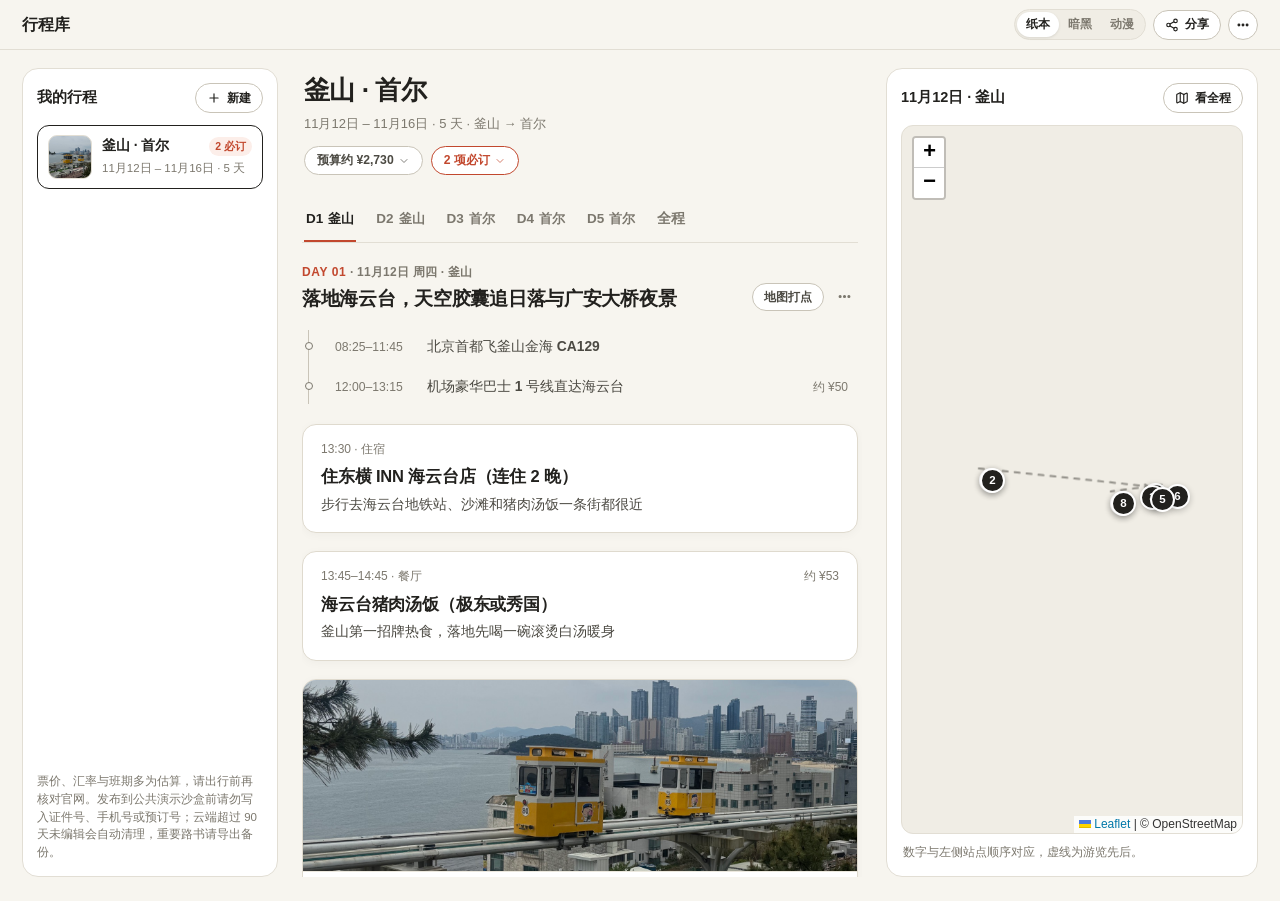
==== commit f4cbb608: "fix: shorten trip titles to place names and fix left sidebar card overflow" ====
--- a/busan-seoul-2026/index.html
+++ b/busan-seoul-2026/index.html
@@ -3,7 +3,7 @@
 <head>
   <meta charset="utf-8" />
   <meta name="viewport" content="width=device-width, initial-scale=1" />
-  <title>釜山 · 首尔 5天4夜 | 行程库</title>
+  <title>釜山 · 首尔 | 行程库</title>
   <script>
     (function () {
       if (/^\/t\/[A-Za-z0-9_-]+(?:\/edit)?\/?$/.test(location.pathname)) {
@@ -24,7 +24,7 @@
     })();
   </script>
   <link rel="stylesheet" href="vendor/leaflet.css?v=1.9.4" />
-  <link rel="stylesheet" href="styles.css?v=4e56c3f2" />
+  <link rel="stylesheet" href="styles.css?v=ae2f8488" />
 </head>
 <body>
   <header class="top">
@@ -258,8 +258,8 @@
     </form>
   </dialog>
 
-  <script src="data.js?v=bd16d10a"></script>
-  <script src="app.js?v=6aa10916"></script>
+  <script src="data.js?v=c5e04032"></script>
+  <script src="app.js?v=d24cd967"></script>
   <script src="share.js?v=34f73781"></script>
 </body>
 </html>
--- a/busan-seoul-2026/styles.css
+++ b/busan-seoul-2026/styles.css
@@ -235,7 +235,7 @@
 
 /* 3-Column Desktop Layout */
 .layout {
-  display: grid; grid-template-columns: 244px minmax(0, 1fr) 372px;
+  display: grid; grid-template-columns: 256px minmax(0, 1fr) 372px;
   gap: 24px; padding: 18px 22px 24px; height: calc(100vh - 49px);
 }
 .shared-route .rail { display: none !important; }
@@ -248,22 +248,24 @@
 html[data-theme="manga"] .rail,
 html[data-theme="manga"] .map-panel { border: 1.6px solid #181715; }
 
-/* Left Sidebar: Calm Paper Trip List */
-.rail { padding: 14px; overflow: auto; }
+/* Left Sidebar: Clean Fixed-Width Trip Cards (Zero Overflow / Zero Wrap Shift) */
+.rail { padding: 14px; overflow-y: auto; overflow-x: hidden; }
 .rail-head, .map-bar {
   display: flex; justify-content: space-between; align-items: center; gap: 8px; margin-bottom: 12px;
 }
 .rail h2, .map-bar h2 { margin: 0; font-size: 14.5px; font-weight: 750; }
-#trip-list { display: grid; gap: 8px; }
+#trip-list { display: grid; grid-template-columns: minmax(0, 1fr); gap: 8px; }
 
 .trip-card {
-  display: flex; align-items: center; gap: 10px; width: 100%; padding: 9px 10px;
-  border-radius: 12px; border: 1px solid var(--line); background: var(--bg);
-  color: var(--ink); text-align: left; cursor: pointer; transition: border-color 0.14s, background 0.14s;
+  display: flex; align-items: center; gap: 10px;
+  width: 100%; min-width: 0; max-width: 100%; padding: 9px 10px;
+  border-radius: 12px; border: 1.5px solid var(--line); background: var(--bg);
+  color: var(--ink); text-align: left; overflow: hidden;
+  cursor: pointer; transition: border-color 0.14s, background 0.14s;
 }
 .trip-card:hover { background: var(--surface-soft); }
 .trip-card.active {
-  background: var(--surface); border: 1.6px solid var(--ink);
+  background: var(--surface); border-color: var(--ink);
 }
 html[data-theme="manga"] .trip-card.active { background: #fff9db; border-color: #181715; }
 .trip-thumb {
@@ -271,13 +273,23 @@
   display: grid; place-items: center; background: var(--surface-soft) center / cover no-repeat;
   color: var(--muted); border: 1px solid var(--line);
 }
-.trip-meta { min-width: 0; flex: 1; }
-.trip-meta b {
-  display: block; font-size: 13.5px; font-weight: 720; line-height: 1.3;
+.trip-meta { display: block; min-width: 0; flex: 1; }
+.trip-title-row {
+  display: flex; align-items: center; justify-content: space-between; gap: 6px; min-width: 0;
+}
+.trip-title-row b {
+  min-width: 0; flex: 1; font-size: 13.8px; font-weight: 740; line-height: 1.3;
   overflow: hidden; text-overflow: ellipsis; white-space: nowrap;
 }
-.trip-meta span { display: block; margin-top: 2px; font-size: 11.5px; color: var(--muted); }
-.trip-meta em { font-style: normal; color: var(--accent); font-weight: 650; }
+.trip-due {
+  flex-shrink: 0; white-space: nowrap; font-style: normal;
+  padding: 1px 6px; border-radius: 999px;
+  background: var(--accent-bg); color: var(--accent); font-size: 10.5px; font-weight: 720;
+}
+.trip-dates {
+  display: block; margin-top: 3px; font-size: 11.5px; color: var(--muted);
+  white-space: nowrap; overflow: hidden; text-overflow: ellipsis;
+}
 .rail-note { margin: auto 0 0; padding-top: 14px; color: var(--muted); font-size: 11.5px; line-height: 1.55; }
 
 /* Center Feed — Generous Breathing Room */
